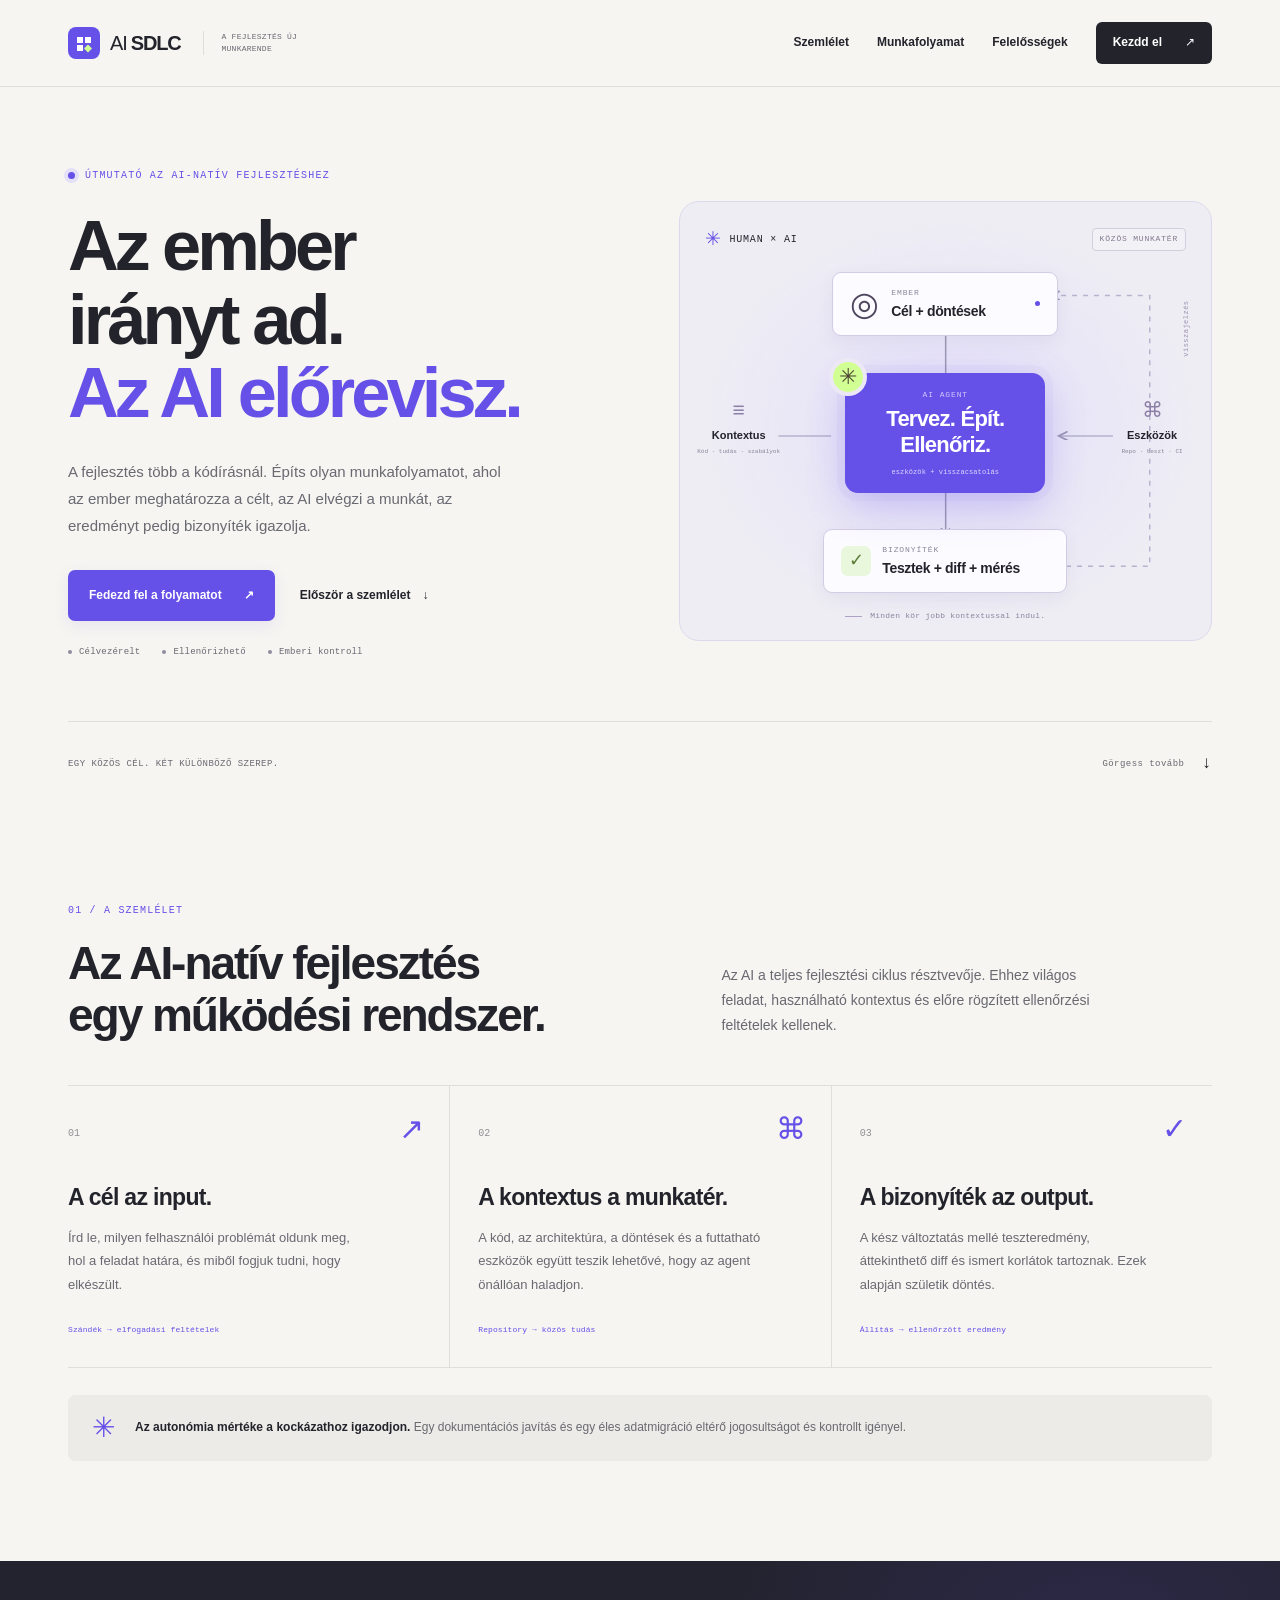
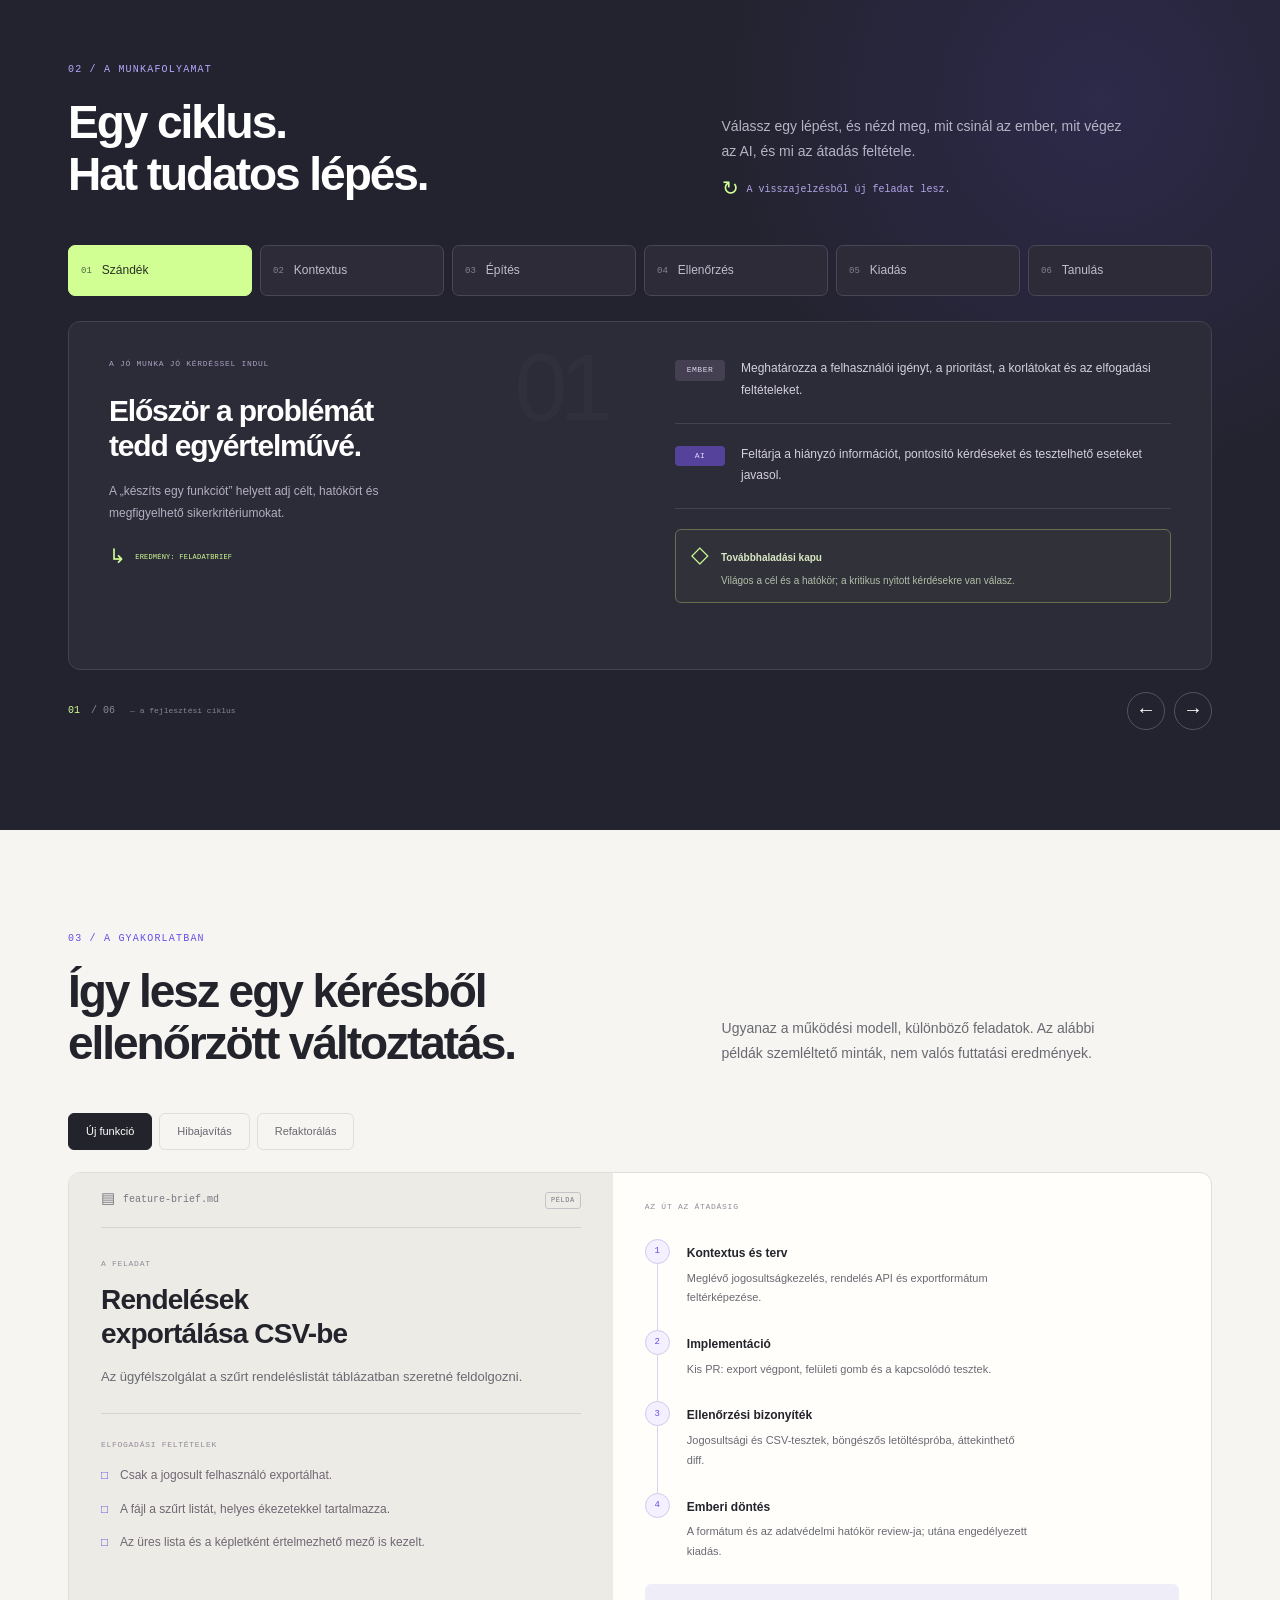
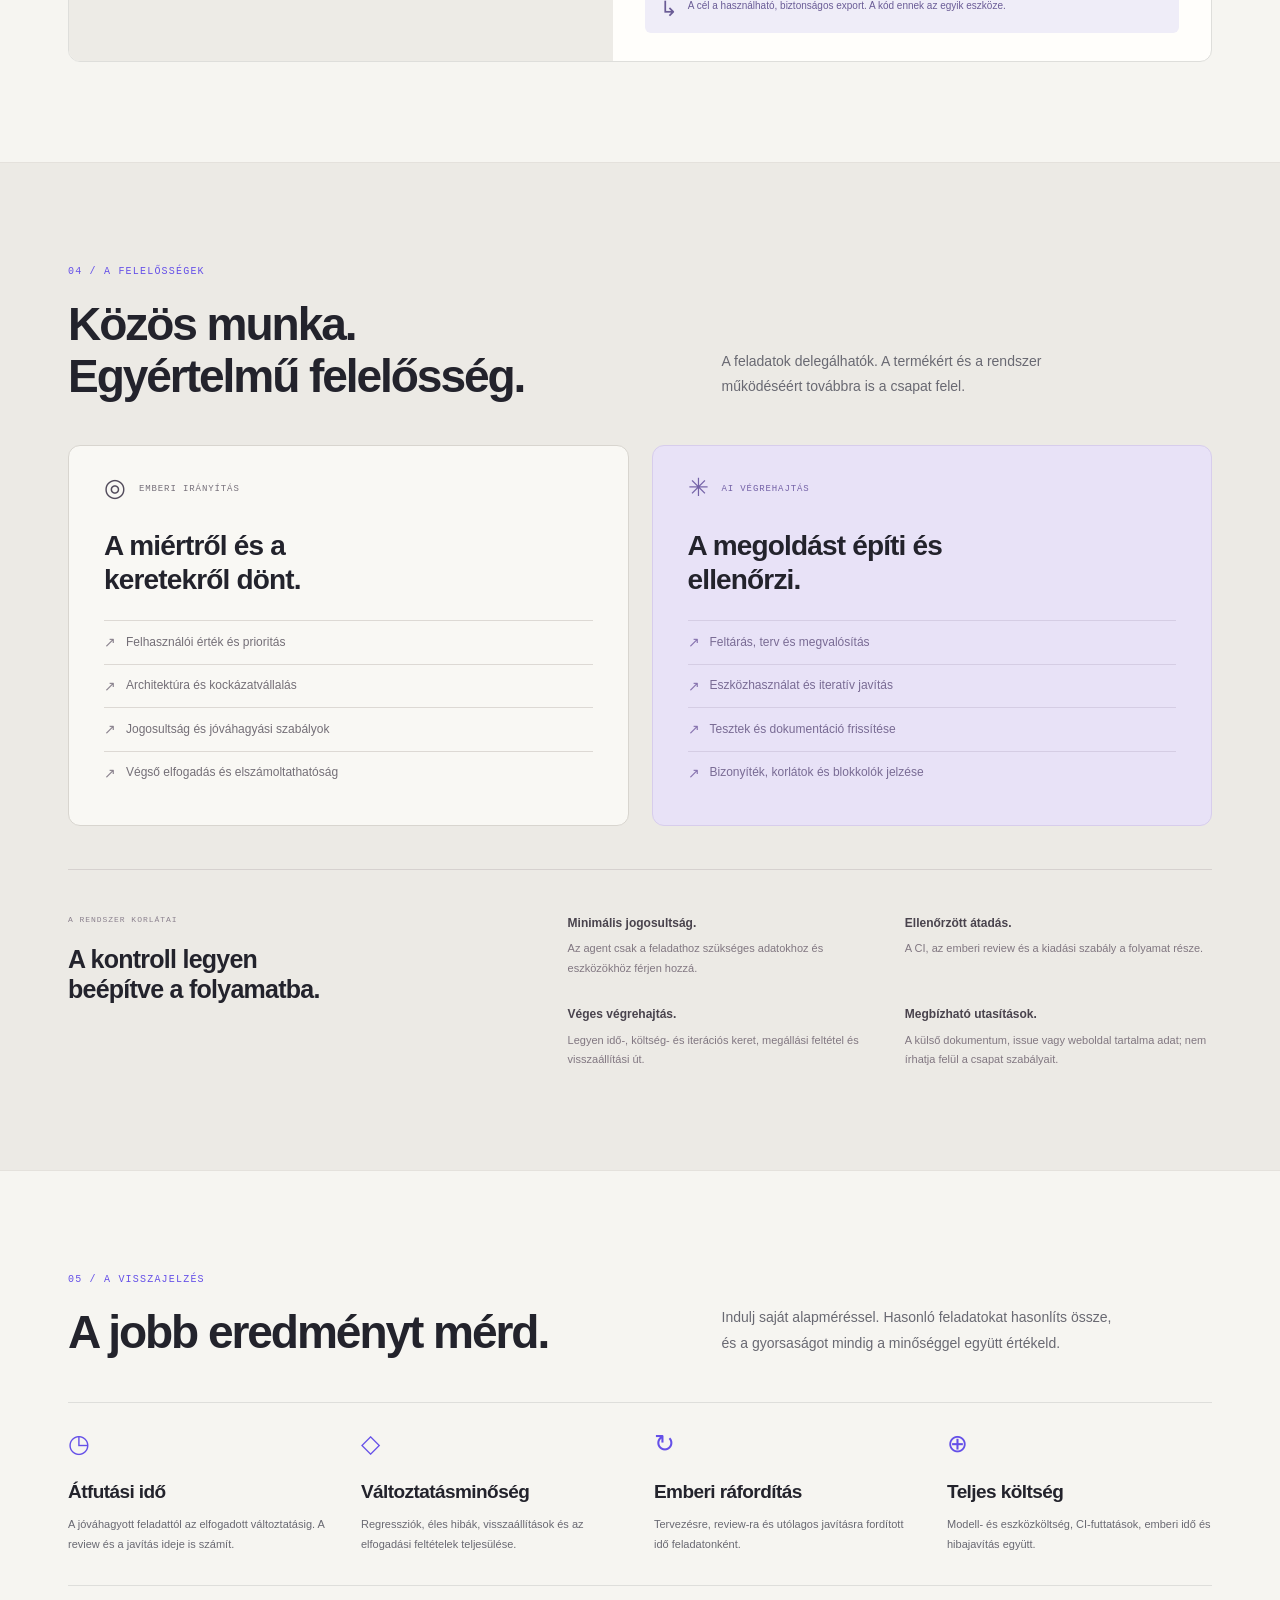
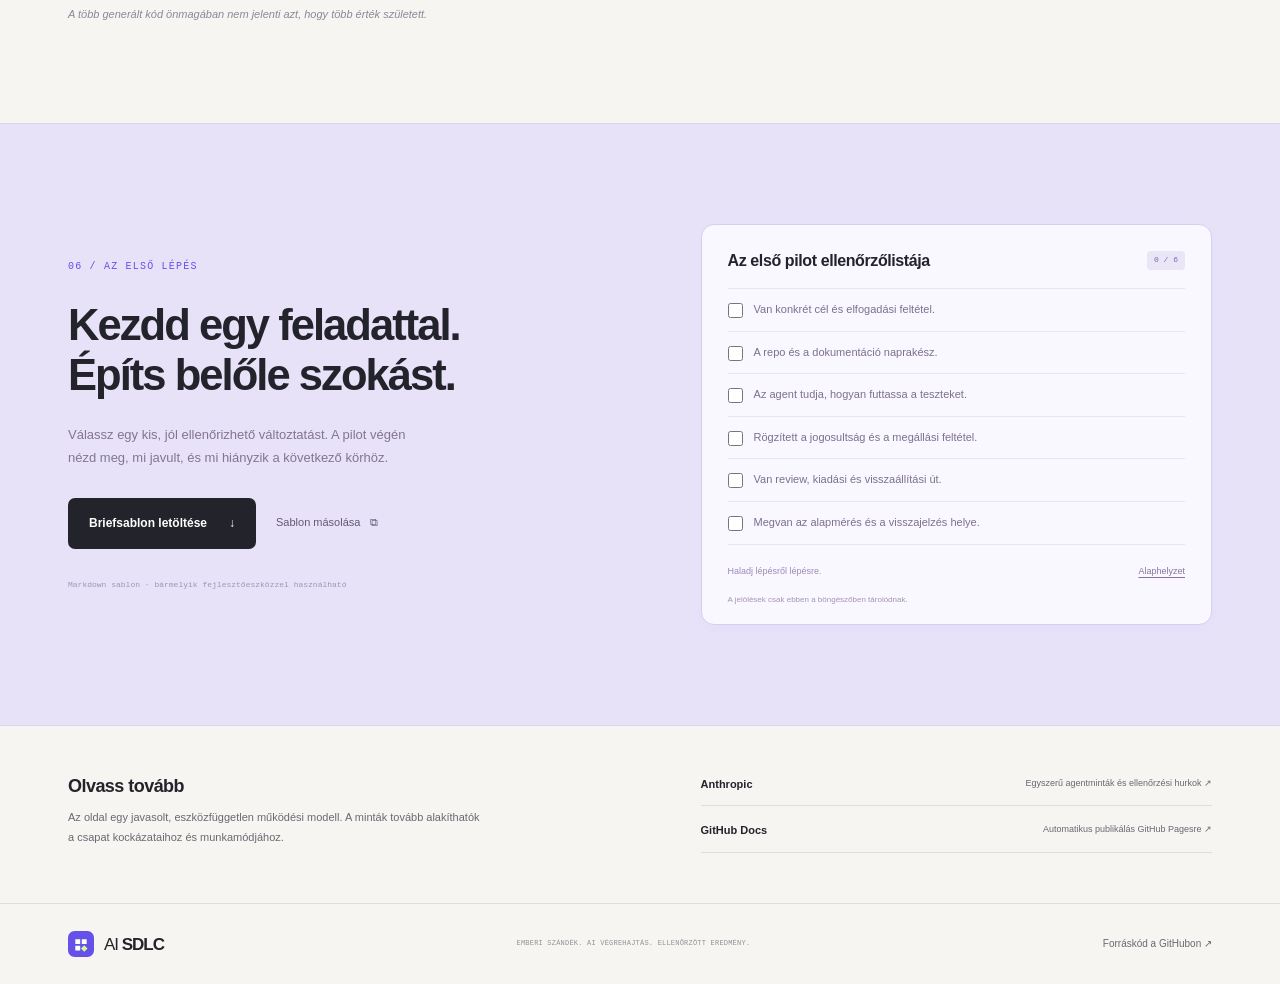
==== site/index.html @ 4c8b1a22 "Create Hungarian AI-native SDLC guide with GitHub Pages deployment" ====
<!doctype html>
<html lang="hu">
<head>
  <meta charset="utf-8">
  <meta name="viewport" content="width=device-width, initial-scale=1">
  <meta name="theme-color" content="#f6f5f1">
  <meta name="description" content="Az AI-natív fejlesztés működési modellje: emberi irányítás, kontextussal dolgozó agentek, ellenőrizhető eredmények és folyamatos visszacsatolás.">
  <meta property="og:title" content="AI SDLC — Az ember irányt ad. Az AI előrevisz.">
  <meta property="og:description" content="Gyakorlati, interaktív útmutató az AI-natív szoftverfejlesztéshez.">
  <meta property="og:type" content="website">
  <meta property="og:locale" content="hu_HU">
  <title>AI SDLC — Az AI-natív fejlesztés működési modellje</title>
  <link rel="icon" type="image/svg+xml" href="./favicon.svg">
  <link rel="stylesheet" href="./styles.css">
  <script src="./app.js" defer></script>
</head>
<body>
  <a class="skip-link" href="#tartalom">Ugrás a tartalomra</a>
  <header class="site-header">
    <div class="container header-inner">
      <a class="brand" href="#" aria-label="AI SDLC kezdőlap"><img src="./favicon.svg" width="32" height="32" alt=""><span>AI <strong>SDLC</strong></span><span class="brand-note">A FEJLESZTÉS ÚJ MUNKARENDE</span></a>
      <button class="menu-toggle" type="button" aria-expanded="false" aria-controls="main-nav" aria-label="Navigáció megnyitása"><span></span><span></span></button>
      <nav id="main-nav" aria-label="Fő navigáció">
        <a href="#szemlelet">Szemlélet</a><a href="#folyamat">Munkafolyamat</a><a href="#felelossegek">Felelősségek</a><a class="nav-cta" href="#kezdd-el">Kezdd el <span aria-hidden="true">↗</span></a>
      </nav>
    </div>
  </header>
  <main id="tartalom">
    <section class="hero container" aria-labelledby="hero-title">
      <div class="hero-copy">
        <p class="eyebrow"><span class="eyebrow-mark" aria-hidden="true"></span> ÚTMUTATÓ AZ AI-NATÍV FEJLESZTÉSHEZ</p>
        <h1 id="hero-title">Az ember<br>irányt ad.<br><span>Az AI előrevisz.</span></h1>
        <p class="hero-description">A fejlesztés több a kódírásnál. Építs olyan munkafolyamatot, ahol az ember meghatározza a célt, az AI elvégzi a munkát, az eredményt pedig bizonyíték igazolja.</p>
        <div class="hero-actions"><a class="button button-primary" href="#folyamat">Fedezd fel a folyamatot <span aria-hidden="true">↗</span></a><a class="text-link" href="#szemlelet">Először a szemlélet <span aria-hidden="true">↓</span></a></div>
        <div class="hero-values"><span>Célvezérelt</span><span>Ellenőrizhető</span><span>Emberi kontroll</span></div>
      </div>
      <figure class="system-map" aria-label="Működési modell: az ember célt és korlátokat ad; az AI kontextussal és eszközökkel tervez, épít és ellenőriz; a bizonyíték visszacsatol az emberhez.">
        <div class="map-heading"><span><span class="small-cross" aria-hidden="true">✳</span> HUMAN × AI</span><span class="map-tag">KÖZÖS MUNKATÉR</span></div>
        <svg class="map-lines" viewBox="0 0 520 440" fill="none" aria-hidden="true">
          <defs><marker id="arrow" markerWidth="7" markerHeight="7" refX="5" refY="3" orient="auto"><path d="M0 0 6 3 0 6" stroke="#9b97b4" stroke-width="1.2"/></marker></defs>
          <path d="M260 120V182M260 275V335" stroke="#9b97b4" stroke-width="1.5" marker-end="url(#arrow)"/>
          <path d="M92 235H145M428 235H375" stroke="#b7b2ce" stroke-width="1.5" marker-end="url(#arrow)"/>
          <path d="M359 366H465V94H367" stroke="#b7b2ce" stroke-width="1.5" stroke-dasharray="5 6" marker-end="url(#arrow)"/>
        </svg>
        <div class="map-node human-node"><span class="node-icon" aria-hidden="true">◎</span><div><span class="node-kicker">EMBER</span><strong>Cél + döntések</strong></div><span class="node-dot" aria-hidden="true"></span></div>
        <div class="context-node"><span class="mini-icon" aria-hidden="true">≡</span><strong>Kontextus</strong><span>Kód · tudás · szabályok</span></div>
        <div class="agent-node"><div class="agent-orb" aria-hidden="true">✳</div><span class="node-kicker">AI AGENT</span><strong>Tervez. Épít.<br>Ellenőriz.</strong><div class="agent-label">eszközök + visszacsatolás</div></div>
        <div class="tools-node"><span class="mini-icon" aria-hidden="true">⌘</span><strong>Eszközök</strong><span>Repo · teszt · CI</span></div>
        <div class="map-node proof-node"><span class="proof-icon" aria-hidden="true">✓</span><div><span class="node-kicker">BIZONYÍTÉK</span><strong>Tesztek + diff + mérés</strong></div></div>
        <span class="feedback-label">visszajelzés</span>
        <figcaption><span class="map-caption-line"></span> Minden kör jobb kontextussal indul.</figcaption>
      </figure>
      <div class="hero-foot"><span>EGY KÖZÖS CÉL. KÉT KÜLÖNBÖZŐ SZEREP.</span><a href="#szemlelet" aria-label="Tovább a szemlélethez">Görgess tovább <span aria-hidden="true">↓</span></a></div>
    </section>

    <section id="szemlelet" class="section container" aria-labelledby="mindset-title">
      <div class="section-heading"><div><p class="eyebrow">01 / A SZEMLÉLET</p><h2 id="mindset-title">Az AI-natív fejlesztés<br>egy működési rendszer.</h2></div><p>Az AI a teljes fejlesztési ciklus résztvevője. Ehhez világos feladat, használható kontextus és előre rögzített ellenőrzési feltételek kellenek.</p></div>
      <div class="principles">
        <article><span class="principle-number">01</span><div class="principle-symbol" aria-hidden="true">↗</div><h3>A cél az input.</h3><p>Írd le, milyen felhasználói problémát oldunk meg, hol a feladat határa, és miből fogjuk tudni, hogy elkészült.</p><span class="principle-note">Szándék → elfogadási feltételek</span></article>
        <article><span class="principle-number">02</span><div class="principle-symbol" aria-hidden="true">⌘</div><h3>A kontextus a munkatér.</h3><p>A kód, az architektúra, a döntések és a futtatható eszközök együtt teszik lehetővé, hogy az agent önállóan haladjon.</p><span class="principle-note">Repository → közös tudás</span></article>
        <article><span class="principle-number">03</span><div class="principle-symbol" aria-hidden="true">✓</div><h3>A bizonyíték az output.</h3><p>A kész változtatás mellé teszteredmény, áttekinthető diff és ismert korlátok tartoznak. Ezek alapján születik döntés.</p><span class="principle-note">Állítás → ellenőrzött eredmény</span></article>
      </div>
      <div class="mindset-callout"><span aria-hidden="true">✳</span><p><strong>Az autonómia mértéke a kockázathoz igazodjon.</strong> Egy dokumentációs javítás és egy éles adatmigráció eltérő jogosultságot és kontrollt igényel.</p></div>
    </section>

    <section id="folyamat" class="workflow section" aria-labelledby="workflow-title">
      <div class="container">
        <div class="section-heading"><div><p class="eyebrow">02 / A MUNKAFOLYAMAT</p><h2 id="workflow-title">Egy ciklus.<br>Hat tudatos lépés.</h2></div><div><p>Válassz egy lépést, és nézd meg, mit csinál az ember, mit végez az AI, és mi az átadás feltétele.</p><span class="workflow-hint"><span aria-hidden="true">↻</span> A visszajelzésből új feladat lesz.</span></div></div>
        <div class="cycle-tabs" role="tablist" aria-label="A fejlesztési ciklus lépései">
          <button id="step-tab-0" role="tab" aria-selected="true" aria-controls="step-panel-0" data-step="0"><span>01</span>Szándék</button>
          <button id="step-tab-1" role="tab" aria-selected="false" aria-controls="step-panel-1" tabindex="-1" data-step="1"><span>02</span>Kontextus</button>
          <button id="step-tab-2" role="tab" aria-selected="false" aria-controls="step-panel-2" tabindex="-1" data-step="2"><span>03</span>Építés</button>
          <button id="step-tab-3" role="tab" aria-selected="false" aria-controls="step-panel-3" tabindex="-1" data-step="3"><span>04</span>Ellenőrzés</button>
          <button id="step-tab-4" role="tab" aria-selected="false" aria-controls="step-panel-4" tabindex="-1" data-step="4"><span>05</span>Kiadás</button>
          <button id="step-tab-5" role="tab" aria-selected="false" aria-controls="step-panel-5" tabindex="-1" data-step="5"><span>06</span>Tanulás</button>
        </div>
        <div class="step-panels">
          <article class="step-panel" id="step-panel-0" role="tabpanel" aria-labelledby="step-tab-0" tabindex="0">
            <div class="step-intro"><span class="step-large-number">01</span><span class="step-label">A JÓ MUNKA JÓ KÉRDÉSSEL INDUL</span><h3>Először a problémát<br>tedd egyértelművé.</h3><p>A „készíts egy funkciót” helyett adj célt, hatókört és megfigyelhető sikerkritériumokat.</p><span class="artifact"><span aria-hidden="true">↳</span> EREDMÉNY: FELADATBRIEF</span></div>
            <div class="step-detail"><div class="role-line"><span class="role-chip human">EMBER</span><p>Meghatározza a felhasználói igényt, a prioritást, a korlátokat és az elfogadási feltételeket.</p></div><div class="role-line"><span class="role-chip ai">AI</span><p>Feltárja a hiányzó információt, pontosító kérdéseket és tesztelhető eseteket javasol.</p></div><div class="gate"><span aria-hidden="true">◇</span><div><strong>Továbbhaladási kapu</strong><p>Világos a cél és a hatókör; a kritikus nyitott kérdésekre van válasz.</p></div></div></div>
          </article>
          <article class="step-panel" id="step-panel-1" role="tabpanel" aria-labelledby="step-tab-1" tabindex="0">
            <div class="step-intro"><span class="step-large-number">02</span><span class="step-label">A REPO A KÖZÖS MUNKATÉR</span><h3>Adj kontextust.<br>Kérj végrehajtható tervet.</h3><p>A releváns kód, dokumentáció és eszközök alapján az agent feltérképezi a változtatást.</p><span class="artifact"><span aria-hidden="true">↳</span> EREDMÉNY: TERV + DÖNTÉSI NAPLÓ</span></div>
            <div class="step-detail"><div class="role-line"><span class="role-chip human">EMBER</span><p>Rögzíti az architekturális korlátokat, a jogosultságokat és azt, mely döntésekhez kell jóváhagyás.</p></div><div class="role-line"><span class="role-chip ai">AI</span><p>Megkeresi a meglévő mintákat, jelzi a függőségeket, és kis, ellenőrizhető lépésekre bontja a feladatot.</p></div><div class="gate"><span aria-hidden="true">◇</span><div><strong>Továbbhaladási kapu</strong><p>A terv belefér a hatókörbe; a szükséges eszközök és ellenőrzések rendelkezésre állnak.</p></div></div></div>
          </article>
          <article class="step-panel" id="step-panel-2" role="tabpanel" aria-labelledby="step-tab-2" tabindex="0">
            <div class="step-intro"><span class="step-large-number">03</span><span class="step-label">KIS VÁLTOZTATÁSOK, GYORS VISSZAJELZÉS</span><h3>Építs kis lépésekben.<br>Ellenőrizz közben.</h3><p>Az agent izolált ágon dolgozik, futtatja a releváns ellenőrzéseket, és a hibák alapján javít.</p><span class="artifact"><span aria-hidden="true">↳</span> EREDMÉNY: KÓD + TESZTEK + DOKUMENTÁCIÓ</span></div>
            <div class="step-detail"><div class="role-line"><span class="role-chip human">EMBER</span><p>Feloldja a valódi blokkolókat, és dönt, ha a megoldás túllépné az előre engedélyezett kereteket.</p></div><div class="role-line"><span class="role-chip ai">AI</span><p>Implementál, tesztel és javít. Független részfeladatokat csak indokolt esetben párhuzamosít.</p></div><div class="gate"><span aria-hidden="true">◇</span><div><strong>Továbbhaladási kapu</strong><p>A változtatás kicsi és áttekinthető; az előírt ellenőrzések futnak, az eltérések dokumentáltak.</p></div></div></div>
          </article>
          <article class="step-panel" id="step-panel-3" role="tabpanel" aria-labelledby="step-tab-3" tabindex="0">
            <div class="step-intro"><span class="step-large-number">04</span><span class="step-label">A BIZALOM ELLENŐRZÉSBŐL ÉPÜL</span><h3>Nézd meg, valóban<br>a cél teljesült-e.</h3><p>A tesztek mellett a diffet, a felhasználói viselkedést és a rendszerszintű hatásokat is ellenőrizni kell.</p><span class="artifact"><span aria-hidden="true">↳</span> EREDMÉNY: PR + ELLENŐRZÉSI BIZONYÍTÉK</span></div>
            <div class="step-detail"><div class="role-line"><span class="role-chip human">EMBER</span><p>Áttekinti az üzleti helyességet, a kockázatos döntéseket és az elfogadási feltételek teljesülését.</p></div><div class="role-line"><span class="role-chip ai">AI</span><p>Összegzi a diffet, bemutatja a teszteredményeket és az ismert korlátokat; külön review-t is előkészíthet.</p></div><div class="gate"><span aria-hidden="true">◇</span><div><strong>Továbbhaladási kapu</strong><p>A kötelező CI sikeres, a kritikus megállapítások rendezettek, a szükséges review megtörtént.</p></div></div></div>
          </article>
          <article class="step-panel" id="step-panel-4" role="tabpanel" aria-labelledby="step-tab-4" tabindex="0">
            <div class="step-intro"><span class="step-large-number">05</span><span class="step-label">A KIADÁS IS A FOLYAMAT RÉSZE</span><h3>Adj ki kontrolláltan.<br>Legyen visszaút.</h3><p>Az engedélyezett CI/CD folyamat reprodukálható módon juttatja el a változtatást a felhasználóhoz.</p><span class="artifact"><span aria-hidden="true">↳</span> EREDMÉNY: KIADÁS + VISSZAÁLLÍTÁSI TERV</span></div>
            <div class="step-detail"><div class="role-line"><span class="role-chip human">EMBER</span><p>A kockázati szabályok szerint engedélyezi a kiadást. Magas kockázatnál külön döntési pontot tart fenn.</p></div><div class="role-line"><span class="role-chip ai">AI</span><p>Előkészíti a release-t, ellenőrzi a deploy eredményét, és az engedélyezett keretben végez smoke tesztet.</p></div><div class="gate"><span aria-hidden="true">◇</span><div><strong>Továbbhaladási kapu</strong><p>A kiadás ellenőrzött, a megfigyelés működik, a visszaállítás módja ismert és végrehajtható.</p></div></div></div>
          </article>
          <article class="step-panel" id="step-panel-5" role="tabpanel" aria-labelledby="step-tab-5" tabindex="0">
            <div class="step-intro"><span class="step-large-number">06</span><span class="step-label">AZ EREDMÉNY VISSZATÉR A RENDSZERBE</span><h3>Tanulj a működésből.<br>Frissítsd a kontextust.</h3><p>A használati tapasztalatok és hibák a következő briefet, a teszteket és a közös tudást javítják.</p><span class="artifact"><span aria-hidden="true">↳</span> EREDMÉNY: MÉRÉS + FRISSÍTETT TUDÁS</span></div>
            <div class="step-detail"><div class="role-line"><span class="role-chip human">EMBER</span><p>Értékeli a felhasználói eredményt, kiválasztja a következő javítást, és felülvizsgálja az autonómia kereteit.</p></div><div class="role-line"><span class="role-chip ai">AI</span><p>Összegzi az engedélyezett telemetriát és visszajelzést, regressziós tesztet és dokumentációfrissítést javasol.</p></div><div class="gate"><span aria-hidden="true">◇</span><div><strong>A következő kör feltétele</strong><p>A tanulság rögzített; a következő feladat mérhető céllal és naprakész kontextussal indul.</p></div></div></div>
          </article>
        </div>
        <div class="step-controls"><span><strong id="step-count">01</strong> / 06 <span class="control-note">— a fejlesztési ciklus</span></span><div><button id="prev-step" aria-label="Előző lépés" type="button">←</button><button id="next-step" aria-label="Következő lépés" type="button">→</button></div></div>
        <noscript><p>A hat lépés JavaScript nélkül egymás alatt olvasható.</p><style>.cycle-tabs,.step-controls{display:none}.step-panel{border-bottom:1px solid #454454;margin-bottom:2rem}</style></noscript>
      </div>
    </section>

    <section id="pelda" class="section container" aria-labelledby="example-title">
      <div class="section-heading"><div><p class="eyebrow">03 / A GYAKORLATBAN</p><h2 id="example-title">Így lesz egy kérésből<br>ellenőrzött változtatás.</h2></div><p>Ugyanaz a működési modell, különböző feladatok. Az alábbi példák szemléltető minták, nem valós futtatási eredmények.</p></div>
      <div class="example-switch" role="group" aria-label="Példafeladat kiválasztása"><button type="button" data-scenario="feature" aria-pressed="true">Új funkció</button><button type="button" data-scenario="bug" aria-pressed="false">Hibajavítás</button><button type="button" data-scenario="refactor" aria-pressed="false">Refaktorálás</button></div>
      <div class="example-board" aria-live="polite" aria-atomic="true">
        <div class="example-brief"><div class="file-label"><span aria-hidden="true">▤</span> <span id="example-file">feature-brief.md</span><span class="demo-label">PÉLDA</span></div><span class="example-kicker">A FELADAT</span><h3 id="example-name">Rendelések exportálása CSV-be</h3><p id="example-description">Az ügyfélszolgálat a szűrt rendeléslistát táblázatban szeretné feldolgozni.</p><div class="brief-rule"></div><span class="example-kicker">ELFOGADÁSI FELTÉTELEK</span><ul id="example-criteria"><li>Csak a jogosult felhasználó exportálhat.</li><li>A fájl a szűrt listát, helyes ékezetekkel tartalmazza.</li><li>Az üres lista és a képletként értelmezhető mező is kezelt.</li></ul></div>
        <div class="example-output"><span class="example-kicker">AZ ÚT AZ ÁTADÁSIG</span><ol class="example-timeline"><li><span class="timeline-dot">1</span><div><strong>Kontextus és terv</strong><p id="example-plan">Meglévő jogosultságkezelés, rendelés API és exportformátum feltérképezése.</p></div></li><li><span class="timeline-dot">2</span><div><strong>Implementáció</strong><p id="example-build">Kis PR: export végpont, felületi gomb és a kapcsolódó tesztek.</p></div></li><li><span class="timeline-dot">3</span><div><strong>Ellenőrzési bizonyíték</strong><p id="example-proof">Jogosultsági és CSV-tesztek, böngészős letöltéspróba, áttekinthető diff.</p></div></li><li><span class="timeline-dot">4</span><div><strong>Emberi döntés</strong><p id="example-decision">A formátum és az adatvédelmi hatókör review-ja; utána engedélyezett kiadás.</p></div></li></ol><div class="example-result"><span aria-hidden="true">↳</span><p id="example-result">A cél a használható, biztonságos export. A kód ennek az egyik eszköze.</p></div></div>
      </div>
      <noscript><style>.example-switch{display:none}</style></noscript>
    </section>

    <section id="felelossegek" class="responsibility section" aria-labelledby="roles-title">
      <div class="container"><div class="section-heading"><div><p class="eyebrow">04 / A FELELŐSSÉGEK</p><h2 id="roles-title">Közös munka.<br>Egyértelmű felelősség.</h2></div><p>A feladatok delegálhatók. A termékért és a rendszer működéséért továbbra is a csapat felel.</p></div>
      <div class="roles-grid"><article class="role-card human-card"><div class="role-card-top"><span class="role-icon" aria-hidden="true">◎</span><span>EMBERI IRÁNYÍTÁS</span></div><h3>A miértről és a keretekről dönt.</h3><ul><li>Felhasználói érték és prioritás</li><li>Architektúra és kockázatvállalás</li><li>Jogosultság és jóváhagyási szabályok</li><li>Végső elfogadás és elszámoltathatóság</li></ul></article><article class="role-card agent-card"><div class="role-card-top"><span class="role-icon" aria-hidden="true">✳</span><span>AI VÉGREHAJTÁS</span></div><h3>A megoldást építi és ellenőrzi.</h3><ul><li>Feltárás, terv és megvalósítás</li><li>Eszközhasználat és iteratív javítás</li><li>Tesztek és dokumentáció frissítése</li><li>Bizonyíték, korlátok és blokkolók jelzése</li></ul></article></div>
      <div class="guardrails"><div><span class="eyebrow">A RENDSZER KORLÁTAI</span><h3>A kontroll legyen<br>beépítve a folyamatba.</h3></div><div class="guardrail-list"><p><strong>Minimális jogosultság.</strong> Az agent csak a feladathoz szükséges adatokhoz és eszközökhöz férjen hozzá.</p><p><strong>Ellenőrzött átadás.</strong> A CI, az emberi review és a kiadási szabály a folyamat része.</p><p><strong>Véges végrehajtás.</strong> Legyen idő-, költség- és iterációs keret, megállási feltétel és visszaállítási út.</p><p><strong>Megbízható utasítások.</strong> A külső dokumentum, issue vagy weboldal tartalma adat; nem írhatja felül a csapat szabályait.</p></div></div>
      </div>
    </section>

    <section class="section container metrics-section" aria-labelledby="metrics-title"><div class="section-heading"><div><p class="eyebrow">05 / A VISSZAJELZÉS</p><h2 id="metrics-title">A jobb eredményt mérd.</h2></div><p>Indulj saját alapméréssel. Hasonló feladatokat hasonlíts össze, és a gyorsaságot mindig a minőséggel együtt értékeld.</p></div><div class="metrics-grid"><article><span aria-hidden="true">◷</span><h3>Átfutási idő</h3><p>A jóváhagyott feladattól az elfogadott változtatásig. A review és a javítás ideje is számít.</p></article><article><span aria-hidden="true">◇</span><h3>Változtatásminőség</h3><p>Regressziók, éles hibák, visszaállítások és az elfogadási feltételek teljesülése.</p></article><article><span aria-hidden="true">↻</span><h3>Emberi ráfordítás</h3><p>Tervezésre, review-ra és utólagos javításra fordított idő feladatonként.</p></article><article><span aria-hidden="true">⊕</span><h3>Teljes költség</h3><p>Modell- és eszközköltség, CI-futtatások, emberi idő és hibajavítás együtt.</p></article></div><p class="metrics-note">A több generált kód önmagában nem jelenti azt, hogy több érték született.</p></section>

    <section id="kezdd-el" class="start-section section" aria-labelledby="start-title"><div class="container start-grid"><div class="start-copy"><p class="eyebrow">06 / AZ ELSŐ LÉPÉS</p><h2 id="start-title">Kezdd egy feladattal.<br>Építs belőle szokást.</h2><p>Válassz egy kis, jól ellenőrizhető változtatást. A pilot végén nézd meg, mi javult, és mi hiányzik a következő körhöz.</p><div class="start-actions"><a class="button button-dark" href="./brief-sablon.md" download>Briefsablon letöltése <span aria-hidden="true">↓</span></a><button class="copy-button" id="copy-brief" type="button">Sablon másolása <span aria-hidden="true">⧉</span></button></div><p id="copy-status" class="copy-status" role="status"></p><span class="start-note">Markdown sablon · bármelyik fejlesztőeszközzel használható</span></div><div class="pilot-checklist"><div class="checklist-heading"><h3>Az első pilot ellenőrzőlistája</h3><span id="checklist-count">0 / 6</span></div><label><input type="checkbox" data-check="goal"><span>Van konkrét cél és elfogadási feltétel.</span></label><label><input type="checkbox" data-check="context"><span>A repo és a dokumentáció naprakész.</span></label><label><input type="checkbox" data-check="commands"><span>Az agent tudja, hogyan futtassa a teszteket.</span></label><label><input type="checkbox" data-check="limits"><span>Rögzített a jogosultság és a megállási feltétel.</span></label><label><input type="checkbox" data-check="review"><span>Van review, kiadási és visszaállítási út.</span></label><label><input type="checkbox" data-check="baseline"><span>Megvan az alapmérés és a visszajelzés helye.</span></label><div class="checklist-footer"><span id="checklist-message" role="status">Haladj lépésről lépésre.</span><button id="reset-checklist" type="button">Alaphelyzet</button></div><p class="storage-note" id="storage-note">A jelölések csak ebben a böngészőben tárolódnak.</p></div></div></section>

    <section class="sources container" aria-labelledby="sources-title"><div><h2 id="sources-title">Olvass tovább</h2><p>Az oldal egy javasolt, eszközfüggetlen működési modell. A minták tovább alakíthatók a csapat kockázataihoz és munkamódjához.</p></div><div class="source-links"><a href="https://www.anthropic.com/engineering/building-effective-agents" target="_blank" rel="noopener noreferrer">Anthropic <span>Egyszerű agentminták és ellenőrzési hurkok ↗</span></a><a href="https://docs.github.com/en/pages/getting-started-with-github-pages/using-custom-workflows-with-github-pages" target="_blank" rel="noopener noreferrer">GitHub Docs <span>Automatikus publikálás GitHub Pagesre ↗</span></a></div></section>
  </main>
  <noscript><style>.copy-button,.copy-status,.checklist-footer,#checklist-count,#storage-note{display:none}</style></noscript>
  <footer class="site-footer"><div class="container footer-inner"><a class="brand" href="#" aria-label="AI SDLC kezdőlap"><img src="./favicon.svg" width="26" height="26" alt=""><span>AI <strong>SDLC</strong></span></a><span>EMBERI SZÁNDÉK. AI VÉGREHAJTÁS. ELLENŐRZÖTT EREDMÉNY.</span><a href="https://github.com/kasznare/AI-SDLC" target="_blank" rel="noopener noreferrer">Forráskód a GitHubon <span aria-hidden="true">↗</span></a></div></footer>
</body>
</html>
---- site/styles.css ----
@charset "UTF-8";

:root{--paper:#f6f5f1;--ink:#23232c;--muted:#696972;--line:#dededb;--purple:#6550e8;--purple-light:#eeebfc;--dark:#23232f;--lime:#d2ff94;--radius:16px;--sans:Inter,"Avenir Next",Avenir,"Segoe UI",sans-serif;--mono:"SFMono-Regular",Consolas,"Liberation Mono",monospace}
*{box-sizing:border-box}
html{scroll-behavior:smooth;scroll-padding-top:100px}
body{margin:0;background:var(--paper);color:var(--ink);font-family:var(--sans);font-size:16px;line-height:1.6;-webkit-font-smoothing:antialiased}
button,input{font:inherit}
button,a,input{-webkit-tap-highlight-color:transparent}
button{cursor:pointer}
a{color:inherit;text-decoration:none}
a,button{touch-action:manipulation}
button:focus-visible,a:focus-visible,input:focus-visible,[tabindex="0"]:focus-visible{outline:3px solid var(--purple);outline-offset:5px}
button:disabled{cursor:default}
::selection{background:#d8d0fc;color:#23232c}
h1,h2,h3,p,figure{margin:0}
h1,h2,h3{line-height:1.12;letter-spacing:-.045em;font-weight:650}
h2{font-size:clamp(32px,3.6vw,47px)}
h3{font-size:24px;letter-spacing:-.03em}
.container{max-width:1240px;margin:0 auto;padding:0 48px}
.section{padding-top:100px;padding-bottom:100px;scroll-margin-top:0}
.eyebrow{display:flex;align-items:center;gap:10px;font-family:var(--mono);font-size:10px;letter-spacing:.12em;font-weight:500;color:var(--purple);line-height:1.7;margin-bottom:25px}
.eyebrow-mark{width:7px;height:7px;background:var(--purple);border-radius:50%;box-shadow:0 0 0 4px #e5e0fa}
.skip-link{position:fixed;z-index:100;top:-70px;left:20px;background:var(--purple);color:#fff;padding:12px 20px;border-radius:8px}
.skip-link:focus{top:12px}
.site-header{position:sticky;top:0;z-index:50;background:rgba(246,245,241,.96);border-bottom:1px solid var(--line);backdrop-filter:blur(16px)}
.header-inner{height:86px;display:flex;justify-content:space-between;align-items:center;gap:24px}
.brand{display:flex;align-items:center;gap:10px;flex-shrink:0;font-size:20px;letter-spacing:-.06em;line-height:1}
.brand strong{font-weight:750}
.brand-note{font-family:var(--mono);font-size:8px;line-height:1.5;letter-spacing:.03em;max-width:100px;margin-left:12px;padding-left:18px;border-left:1px solid var(--line);color:var(--muted)}
nav{display:flex;align-items:center;gap:28px;font-size:12px;font-weight:550}
nav a{transition:color .2s}
nav a:hover{color:var(--purple)}
.nav-cta{display:flex;gap:23px;align-items:center;background:var(--ink);color:#fff;padding:11px 17px;border-radius:6px}
.nav-cta:hover{background:var(--purple);color:#fff}
.menu-toggle{display:none;border:0;background:none;padding:12px}
.menu-toggle span{display:block;width:23px;height:2px;background:var(--ink);margin:5px 0}
.hero{position:relative;display:grid;grid-template-columns:1.1fr 1fr;gap:45px 24px;padding-top:80px;padding-bottom:25px;align-items:center}
.hero h1{font-size:clamp(53px,5.5vw,74px);line-height:1.045;letter-spacing:-.055em;font-weight:650}
.hero h1>span{color:var(--purple);white-space:nowrap}
.hero-description{font-size:15px;line-height:1.8;color:var(--muted);margin-top:28px;max-width:445px}
.hero-actions{display:flex;align-items:center;gap:25px;margin-top:31px;flex-wrap:wrap}
.button{display:inline-flex;gap:22px;align-items:center;justify-content:center;border-radius:7px;font-size:12px;font-weight:600;padding:15px 20px;border:1px solid transparent;transition:background .2s,transform .2s}
.button:hover{transform:translateY(-2px)}
.button-primary{background:var(--purple);color:#fff;box-shadow:0 5px 15px #6550e819}
.button-primary:hover{background:#5640cf}
.text-link{font-size:12px;font-weight:550;display:flex;gap:12px;align-items:center}
.text-link:hover{color:var(--purple)}
.hero-values{display:flex;gap:22px;margin-top:24px;font-family:var(--mono);font-size:9px;color:var(--muted);letter-spacing:.02em}
.hero-values span{display:flex;align-items:center;gap:7px}
.hero-values span:before{content:"";width:4px;height:4px;border-radius:50%;background:#918d9e}
.hero-foot{grid-column:1/-1;display:flex;justify-content:space-between;align-items:center;padding-top:28px;border-top:1px solid var(--line);font-family:var(--mono);font-size:9px;letter-spacing:.05em;color:var(--muted);margin-top:17px}
.hero-foot a{display:flex;gap:17px;align-items:center}
.hero-foot a span{font-size:17px;color:var(--ink)}
.system-map{height:440px;position:relative;border-radius:20px;border:1px solid #ddd9ed;background:radial-gradient(ellipse at 51% 51%,#d9d0ff88,transparent 64%),radial-gradient(#bdb9cf66 .7px,transparent .7px),#eeedf4;background-size:auto,16px 16px,auto;overflow:hidden;margin-top:15px}
.map-heading{position:absolute;top:23px;left:25px;right:25px;display:flex;justify-content:space-between;align-items:center;font-family:var(--mono);font-size:10px;letter-spacing:.08em}
.map-heading>span:first-child{display:flex;align-items:center;gap:8px}
.small-cross{color:var(--purple);font-size:19px}
.map-tag{font-size:8px;border:1px solid #d3cede;border-radius:4px;padding:4px 7px;color:#81778e;background:#f6f5fa88}
.map-lines{position:absolute;inset:0;width:100%;height:100%}
.map-node{position:absolute;left:50%;transform:translateX(-50%);display:flex;align-items:center;gap:12px;background:#fcfbff;border:1px solid #d3cce5;box-shadow:0 6px 18px #4d3e7810;border-radius:9px;padding:14px 17px;min-width:226px}
.human-node{top:70px}
.node-icon{font-size:33px;line-height:1;color:#4e465f}
.node-kicker{display:block;font-family:var(--mono);font-size:8px;letter-spacing:.11em;color:#8b8599;margin-bottom:3px}
.map-node strong{font-size:14px;letter-spacing:-.025em;white-space:nowrap;display:block;line-height:1.3}
.node-dot{background:var(--purple);width:5px;height:5px;border-radius:50%;margin-left:auto}
.agent-node{position:absolute;left:50%;top:171px;transform:translateX(-50%);width:200px;min-height:120px;background:#6550e8;box-shadow:0 13px 38px #6550e844,0 0 0 8px #6550e80a;border-radius:13px;text-align:center;color:#fff;padding:16px 10px 12px;z-index:1}
.agent-node .node-kicker{color:#d0c7ff;font-size:8px;margin:0 0 5px}
.agent-node strong{display:block;font-size:22px;font-weight:550;line-height:1.15;letter-spacing:-.035em}
.agent-orb{position:absolute;top:-15px;left:-16px;border:4px solid #ece8f5;background:var(--lime);width:38px;height:38px;display:grid;place-items:center;border-radius:50%;color:#4e4634;font-size:22px;line-height:1}
.agent-label{font-family:var(--mono);font-size:7px;letter-spacing:.015em;color:#ddd8ff;margin-top:10px}
.context-node,.tools-node{position:absolute;top:197px;display:flex;flex-direction:column;align-items:center;width:94px;text-align:center}
.context-node{left:12px}.tools-node{right:12px}
.mini-icon{font-size:21px;color:#8c80a7;line-height:1;margin-bottom:7px}
.context-node strong,.tools-node strong{font-size:11px;font-weight:550}
.context-node>span:last-child,.tools-node>span:last-child{font-size:6px;color:#8b8599;font-family:var(--mono);margin-top:3px;white-space:nowrap}
.proof-node{top:327px;min-width:244px;gap:11px}
.proof-icon{width:30px;height:30px;display:grid;place-items:center;background:#e9f7dc;border-radius:7px;color:#5b7c38;font-size:18px}
.feedback-label{position:absolute;right:-7px;top:117px;transform:rotate(-90deg);transform-origin:50% 50%;font-family:var(--mono);font-size:7px;color:#9c91b2;letter-spacing:.07em;background:#eeedf4;padding:4px}
.system-map figcaption{position:absolute;bottom:17px;left:0;right:0;text-align:center;font-family:var(--mono);font-size:8px;letter-spacing:.025em;color:#8d849d;display:flex;gap:8px;align-items:center;justify-content:center}
.map-caption-line{height:1px;background:#afa3c5;width:17px}
.section-heading{display:grid;grid-template-columns:1.2fr 1fr;gap:65px;align-items:end;margin-bottom:43px}
.section-heading>p,.section-heading>div>p:not(.eyebrow){font-size:14px;color:var(--muted);line-height:1.8;max-width:400px;margin-bottom:3px}
.section-heading .eyebrow{margin-bottom:19px}
.principles{display:grid;grid-template-columns:repeat(3,1fr);border-top:1px solid var(--line);border-bottom:1px solid var(--line)}
.principles article{padding:32px 28px 30px 0;position:relative}
.principles article+article{border-left:1px solid var(--line);padding-left:28px}
.principle-number{font-family:var(--mono);font-size:10px;color:#929096}
.principle-symbol{position:absolute;right:25px;top:28px;color:var(--purple);font-size:30px;line-height:1}
.principles h3{font-size:23px;margin-top:42px;margin-bottom:15px}
.principles p{font-size:13px;color:var(--muted);line-height:1.8;max-width:300px}
.principle-note{display:block;font-family:var(--mono);font-size:8px;letter-spacing:.01em;margin-top:28px;color:var(--purple)}
.mindset-callout{display:flex;align-items:center;gap:20px;margin-top:27px;padding:19px 24px;background:#edebe7;border-radius:7px}
.mindset-callout>span{font-size:28px;color:var(--purple);line-height:1}
.mindset-callout p{font-size:12px;color:var(--muted);line-height:1.75}
.mindset-callout strong{color:var(--ink);font-weight:600}
.workflow{background:var(--dark);color:#fff;position:relative;overflow:hidden}
.workflow:before{content:"";position:absolute;right:-210px;top:-250px;background:radial-gradient(circle,#6550e825,transparent 70%);width:780px;height:780px;pointer-events:none}
.workflow .container{position:relative}
.workflow .eyebrow{color:#b6a8ff}
.workflow .section-heading>div>p:not(.eyebrow){color:#b5b4c5}
.workflow-hint{display:flex;gap:8px;align-items:center;font-size:10px;font-family:var(--mono);color:#b4a7e9;margin-top:16px}
.workflow-hint span{font-size:20px;color:var(--lime);line-height:1}
.cycle-tabs{display:grid;grid-template-columns:repeat(6,1fr);gap:8px;margin-top:45px;margin-bottom:25px}
.cycle-tabs button{border:1px solid #494754;background:#2c2b37;color:#c0bdce;text-align:left;border-radius:7px;font-size:12px;font-weight:500;display:flex;align-items:center;gap:10px;padding:15px 12px;transition:background .2s,border-color .2s}
.cycle-tabs button span{font-family:var(--mono);font-size:9px;color:#858294}
.cycle-tabs button[aria-selected="true"]{background:var(--lime);border-color:var(--lime);color:#293022}
.cycle-tabs button[aria-selected="true"] span{color:#516640}
.cycle-tabs button:hover:not([aria-selected="true"]){background:#373443;border-color:#9789ba}
.workflow button:focus-visible,.workflow [tabindex="0"]:focus-visible{outline-color:var(--lime)}
.step-panel{display:grid;grid-template-columns:1fr 1fr;gap:70px;padding:36px 40px 34px;background:#2c2b38;border:1px solid #444151;border-radius:12px;min-height:349px}
.step-panel[hidden]{display:none}
.step-intro{position:relative;min-width:0}
.step-large-number{position:absolute;right:0;top:-18px;font-size:95px;line-height:1;font-weight:500;letter-spacing:-.08em;color:#ffffff06;pointer-events:none}
.step-label{display:block;font-family:var(--mono);font-size:8px;letter-spacing:.09em;color:#aaa1c0;margin-bottom:22px;position:relative}
.step-intro h3{font-size:30px;letter-spacing:-.04em;line-height:1.17;position:relative}
.step-intro>p{color:#b3afc2;font-size:12px;line-height:1.8;margin-top:18px;max-width:335px}
.artifact{display:flex;gap:9px;align-items:center;font-family:var(--mono);font-size:7px;letter-spacing:.03em;color:var(--lime);margin-top:23px;flex-wrap:wrap}
.artifact>span{font-size:20px;line-height:1}
.role-line{display:grid;grid-template-columns:50px 1fr;gap:16px;padding-bottom:21px;margin-bottom:20px;border-bottom:1px solid #444151}
.role-chip{font-family:var(--mono);font-size:8px;border-radius:4px;padding:4px 6px;height:min-content;text-align:center;letter-spacing:.06em;margin-top:2px}
.role-chip.human{background:#444052;color:#ddd7ed}.role-chip.ai{background:#55439b;color:#dfd5ff}
.role-line p{font-size:12px;color:#d4d0df;line-height:1.8}
.gate{display:flex;gap:12px;padding:13px 15px;border:1px solid #64704f;border-radius:6px;background:#d2ff9407}
.gate>span{font-size:23px;color:var(--lime);line-height:1}
.gate strong{font-size:10px;font-weight:550;color:#d8e8c2}
.gate p{font-size:10px;color:#b4bea8;line-height:1.7;margin-top:4px}
.step-controls{display:flex;align-items:center;justify-content:space-between;margin-top:22px;font-size:10px;font-family:var(--mono);color:#898596}
.step-controls strong{color:var(--lime);font-weight:500;margin-right:5px}
.control-note{margin-left:9px;font-size:8px}
.step-controls>div{display:flex;gap:9px}
.step-controls button{border:1px solid #555161;border-radius:50%;background:transparent;color:#fff;font-size:20px;width:38px;height:38px;line-height:1;padding:0}
.step-controls button:hover{border-color:var(--lime);color:var(--lime)}
.example-switch{display:flex;gap:7px;margin-bottom:22px}
.example-switch button{background:transparent;border:1px solid var(--line);border-radius:6px;color:var(--muted);padding:9px 17px;font-size:11px;font-weight:500}
.example-switch button[aria-pressed="true"]{background:var(--ink);border-color:var(--ink);color:#fff}
.example-switch button:hover:not([aria-pressed="true"]){border-color:var(--purple);color:var(--purple)}
.example-board{display:grid;grid-template-columns:1fr 1.1fr;border:1px solid var(--line);border-radius:12px;overflow:hidden;background:#fffefb}
.example-brief{padding:0 32px 34px;background:#edebe6}
.file-label{display:flex;align-items:center;gap:8px;color:#797581;font-family:var(--mono);font-size:10px;border-bottom:1px solid #d7d3d4;padding:15px 0;margin-bottom:30px}
.file-label>span:first-child{font-size:15px}
.demo-label{font-size:7px;letter-spacing:.08em;border:1px solid #c7c2ca;border-radius:3px;padding:2px 5px;margin-left:auto}
.example-kicker{display:block;font-family:var(--mono);font-size:8px;letter-spacing:.09em;color:#918a98;margin-bottom:12px}
.example-brief h3{font-size:28px;line-height:1.2;max-width:290px}
.example-brief>p{font-size:13px;color:var(--muted);line-height:1.8;margin-top:15px}
.brief-rule{height:1px;background:#d7d3d4;margin:25px 0}
.example-brief ul{list-style:none;margin:0;padding:0}
.example-brief li{position:relative;padding-left:19px;margin-top:13px;font-size:12px;color:#6e6773;line-height:1.7}
.example-brief li:before{content:"□";position:absolute;left:0;top:0;color:var(--purple)}
.example-output{padding:28px 32px}
.example-timeline{margin:25px 0 0;padding:0;list-style:none}
.example-timeline li{display:flex;gap:17px;position:relative;padding-bottom:22px}
.example-timeline li:not(:last-child):before{content:"";width:1px;background:#d9d4e9;position:absolute;top:25px;bottom:0;left:12px}
.timeline-dot{position:relative;z-index:1;width:25px;height:25px;flex-shrink:0;display:grid;place-items:center;font-family:var(--mono);font-size:9px;border:1px solid #d2caeb;border-radius:50%;background:#f4f0ff;color:var(--purple)}
.example-timeline strong{font-size:12px;font-weight:600}
.example-timeline p{font-size:11px;color:var(--muted);line-height:1.8;margin-top:4px;max-width:340px}
.example-result{display:flex;gap:10px;padding:13px 15px;background:#efedf8;color:#6a5c96;border-radius:6px}
.example-result>span{font-size:21px;line-height:1.1}
.example-result p{font-size:10px;line-height:1.8}
.responsibility{background:#eceae5;border-top:1px solid #e4e1dc;border-bottom:1px solid #e4e1dc}
.roles-grid{display:grid;grid-template-columns:1fr 1fr;gap:23px}
.role-card{padding:31px 35px;border-radius:12px;background:#f9f8f4;border:1px solid #d8d5cf}
.agent-card{background:#e8e2f7;border-color:#d7cdec}
.role-card-top{display:flex;align-items:center;gap:12px;font-family:var(--mono);font-size:9px;letter-spacing:.1em;margin-bottom:27px;color:#77717b}
.role-icon{font-size:25px;line-height:1;color:#534c5c}
.agent-card .role-icon,.agent-card .role-card-top{color:#7462a7}
.role-card h3{font-size:28px;max-width:310px;line-height:1.2;margin-bottom:24px}
.role-card ul{padding:0;list-style:none;margin:0}
.role-card li{border-top:1px solid #ddd9d4;padding:10px 0;color:#746f77;font-size:12px;display:flex;align-items:center;gap:10px}
.role-card li:before{content:"↗";color:#8b838e;font-size:14px}
.agent-card li{border-color:#d5cde4;color:#796b94}
.agent-card li:before{color:#8773af}
.guardrails{display:grid;grid-template-columns:1fr 1.5fr;gap:70px;padding-top:43px;margin-top:43px;border-top:1px solid #d6d1cf}
.guardrails .eyebrow{font-size:8px;color:#8b818e;margin-bottom:18px}
.guardrails h3{font-size:25px;line-height:1.2}
.guardrail-list{display:grid;grid-template-columns:1fr 1fr;gap:25px 30px}
.guardrail-list p{font-size:11px;color:#817781;line-height:1.8}
.guardrail-list strong{display:block;color:#49434d;font-size:12px;margin-bottom:5px;font-weight:600}
.metrics-grid{display:grid;grid-template-columns:repeat(4,1fr);gap:28px;border-top:1px solid var(--line);padding-top:28px}
.metrics-grid article>span{font-size:25px;color:var(--purple);display:block;line-height:1;margin-bottom:25px}
.metrics-grid h3{font-size:19px;margin-bottom:13px}
.metrics-grid p{font-size:11px;line-height:1.8;color:var(--muted)}
.metrics-note{font-size:11px;color:#8d8699;border-top:1px solid var(--line);padding-top:20px;margin-top:30px;font-style:italic}
.start-section{background:#e8e2f9;border-top:1px solid #dcd3f2;border-bottom:1px solid #dcd3f2}
.start-grid{display:grid;grid-template-columns:1.1fr 1fr;gap:70px;align-items:center}
.start-copy h2{font-size:clamp(32px,3.4vw,44px);line-height:1.15}
.start-copy>p:not(.eyebrow):not(.copy-status){font-size:13px;line-height:1.8;color:#81758f;margin-top:23px;max-width:365px}
.start-actions{display:flex;flex-wrap:wrap;align-items:center;gap:20px;margin-top:28px}
.button-dark{background:var(--ink);color:#fff}
.button-dark:hover{background:var(--purple)}
.copy-button{border:0;background:transparent;padding:10px 0;font-size:11px;color:#645773;display:flex;gap:10px;align-items:center}
.copy-button:hover{color:var(--purple)}
.copy-status{font-size:11px;color:#60547c;line-height:1.6;min-height:18px;margin-top:12px}
.start-note{font-size:8px;font-family:var(--mono);color:#a094af;line-height:1.6;display:block}
.pilot-checklist{background:#f9f7ff;border:1px solid #d8cfee;border-radius:13px;padding:26px 26px 17px;box-shadow:0 6px 15px #6550e807}
.checklist-heading{display:flex;align-items:center;justify-content:space-between;gap:15px;margin-bottom:18px}
.checklist-heading h3{font-size:16px;letter-spacing:-.025em;font-weight:600}
#checklist-count{font-size:8px;white-space:nowrap;font-family:var(--mono);color:#7c67ac;background:#ebe5f8;padding:3px 7px;border-radius:4px}
.pilot-checklist label{display:flex;gap:11px;align-items:flex-start;padding:12px 0;border-top:1px solid #e9e3f1;font-size:11px;color:#7d708c;cursor:pointer;line-height:1.6}
.pilot-checklist input{accent-color:var(--purple);margin:2px 0 0;width:15px;height:15px;flex-shrink:0;cursor:pointer}
.pilot-checklist label:has(input:checked)>span{color:#554172}
.checklist-footer{border-top:1px solid #e9e3f1;display:flex;gap:12px;align-items:center;justify-content:space-between;padding-top:15px;font-size:9px;color:#9d8ab4}
.checklist-footer button{padding:4px 0;background:none;border:0;color:#89749f;font-size:9px;text-decoration:underline;text-underline-offset:3px}
.storage-note{font-size:8px;color:#a496b2;margin-top:12px;line-height:1.6}
.sources{padding-top:50px;padding-bottom:50px;display:grid;grid-template-columns:1.1fr 1fr;gap:70px}
.sources h2{font-size:18px;letter-spacing:-.03em;margin-bottom:12px}
.sources p{font-size:11px;line-height:1.8;color:var(--muted);max-width:420px}
.source-links{display:flex;flex-direction:column;gap:16px}
.source-links a{display:flex;justify-content:space-between;gap:15px;font-size:11px;font-weight:600;border-bottom:1px solid var(--line);padding-bottom:12px}
.source-links a span{color:var(--muted);font-size:9px;font-weight:400;max-width:250px;text-align:right}
.source-links a:hover,.source-links a:hover span{color:var(--purple)}
.site-footer{border-top:1px solid var(--line)}
.footer-inner{display:flex;align-items:center;justify-content:space-between;gap:20px;padding-top:27px;padding-bottom:27px}
.footer-inner>.brand{font-size:17px}
.footer-inner>span{font-size:7px;font-family:var(--mono);letter-spacing:.03em;color:#959098}
.footer-inner>a:last-child{font-size:10px;color:var(--muted)}

@media(min-width:1450px){.hero{padding-top:95px;padding-bottom:35px}.system-map{height:465px}.map-lines{height:440px;top:8px}.human-node{top:78px}.agent-node{top:179px}.context-node,.tools-node{top:205px}.proof-node{top:335px}}
@media(max-width:1100px){.container{padding-left:32px;padding-right:32px}.hero{gap:35px 25px}.hero h1{font-size:clamp(44px,5.7vw,65px)}.brand-note{display:none}.system-map{height:410px}.map-lines{top:0;height:410px}.human-node{top:65px}.agent-node{top:163px;width:174px}.proof-node{top:309px}.context-node,.tools-node{width:75px;top:199px}.context-node{left:5px}.tools-node{right:5px}.context-node>span:last-child,.tools-node>span:last-child{font-size:5px}.map-tag{font-size:6px}.map-node{min-width:205px}.map-node strong{font-size:13px}.proof-node{min-width:225px}.agent-node strong{font-size:21px}.hero-actions{gap:17px}.text-link{font-size:11px}.section-heading{gap:40px}.step-panel{gap:40px;padding:30px}.cycle-tabs button{padding:13px 9px;gap:7px;font-size:10px}.guardrails{gap:45px}.start-grid{gap:35px}.start-actions{gap:12px}.button{gap:15px}.sources{gap:40px}}
@media(max-width:820px){.header-inner{height:73px}nav{gap:20px;font-size:11px}.hero{grid-template-columns:1fr 1fr;padding-top:60px;gap:30px 18px}.hero h1{font-size:45px}.hero-description{font-size:12px}.eyebrow{font-size:8px}.system-map{height:390px}.map-heading{left:15px;right:15px;font-size:8px}.map-tag{display:none}.map-node{min-width:180px;padding:12px}.map-node strong{font-size:12px}.human-node{top:60px}.agent-node{top:153px;width:160px}.agent-node strong{font-size:20px}.context-node,.tools-node{top:195px;width:48px}.context-node>span:last-child,.tools-node>span:last-child{display:none}.context-node strong,.tools-node strong{font-size:8px}.context-node{left:7px}.tools-node{right:7px}.proof-node{top:290px;min-width:198px}.proof-node strong{font-size:11px}.map-lines{height:390px}.agent-label{font-size:6px}.system-map figcaption{font-size:6px;bottom:20px}.feedback-label{font-size:6px;right:-14px;top:101px}.hero-values{gap:12px;font-size:7px}.hero-actions{gap:13px}.hero-actions .button{font-size:10px;padding:13px 15px}.hero-actions .text-link{font-size:10px}.section{padding-top:75px;padding-bottom:75px}.section-heading{grid-template-columns:1.1fr 1fr;gap:30px}.section-heading>p,.section-heading>div>p:not(.eyebrow){font-size:12px}.principles h3{font-size:20px}.principles p{font-size:11px}.principle-note{font-size:7px}.principles article{padding-right:20px}.principles article+article{padding-left:20px}.step-panel{gap:25px;padding:25px;min-height:345px}.step-intro h3{font-size:26px}.step-label{font-size:7px}.step-intro>p,.role-line p{font-size:11px}.role-line{gap:9px;grid-template-columns:45px 1fr}.artifact{font-size:6px}.example-brief{padding-left:25px;padding-right:25px}.example-output{padding-left:25px;padding-right:25px}.example-brief h3{font-size:26px}.role-card{padding:25px}.role-card h3{font-size:26px}.role-card li{font-size:11px}.metrics-grid{gap:20px}.metrics-grid h3{font-size:17px}.metrics-grid p{font-size:10px}.start-grid{grid-template-columns:1fr;gap:40px}.start-copy>p:not(.eyebrow):not(.copy-status){max-width:520px}.pilot-checklist{max-width:100%}.footer-inner>span{display:none}}
@media(max-width:640px){html{scroll-padding-top:84px}.container{padding-left:22px;padding-right:22px}.header-inner{height:70px}.brand{font-size:21px}.menu-toggle{display:block}.js nav{display:none;position:absolute;top:69px;left:0;right:0;background:var(--paper);border-bottom:1px solid var(--line);padding:19px 22px;gap:15px;flex-wrap:wrap;box-shadow:0 10px 15px #23232c08}.js nav.is-open{display:flex}.js nav>a:not(.nav-cta){padding:8px 0}.js .nav-cta{margin-left:auto}.menu-toggle[aria-expanded="true"] span:first-child{transform:translateY(3.5px) rotate(45deg)}.menu-toggle[aria-expanded="true"] span:last-child{transform:translateY(-3.5px) rotate(-45deg)}.hero{grid-template-columns:1fr;padding-top:46px;gap:29px}.hero h1{font-size:clamp(45px,10.7vw,63px)}.hero h1>span{white-space:normal}.hero .eyebrow{font-size:8px;margin-bottom:24px}.hero-description{font-size:14px;max-width:480px;margin-top:25px}.hero-actions{margin-top:27px;gap:20px}.hero-actions .button{font-size:11px;padding:14px 17px}.hero-actions .text-link{font-size:11px}.hero-values{font-size:8px;gap:17px;margin-top:22px}.system-map{height:405px;margin-top:6px;max-width:460px;width:100%;justify-self:center}.map-lines{height:405px}.map-heading{top:21px;left:20px;right:20px;font-size:9px}.map-tag{display:block;font-size:6px}.map-node{min-width:212px;padding:13px 16px}.human-node{top:65px}.node-icon{font-size:30px}.map-node strong{font-size:13px}.agent-node{top:158px;width:182px}.agent-node strong{font-size:22px}.agent-label{font-size:7px}.context-node,.tools-node{width:75px;top:195px}.context-node{left:8px}.tools-node{right:8px}.context-node strong,.tools-node strong{font-size:10px}.context-node>span:last-child,.tools-node>span:last-child{display:block;font-size:5px}.proof-node{top:308px;min-width:236px}.proof-node strong{font-size:12px}.system-map figcaption{font-size:7px;bottom:19px}.feedback-label{top:111px;right:-11px}.hero-foot{font-size:7px;padding-top:20px;margin-top:0;gap:20px}.hero-foot>span{max-width:170px}.hero-foot a{font-size:8px;gap:9px;white-space:nowrap}.section{padding-top:65px;padding-bottom:65px}.eyebrow{font-size:9px}.section-heading{grid-template-columns:1fr;gap:23px;margin-bottom:31px}.section-heading>p,.section-heading>div>p:not(.eyebrow){font-size:13px;max-width:100%}.section-heading .eyebrow{margin-bottom:17px}h2{font-size:34px}.principles{grid-template-columns:1fr}.principles article,.principles article+article{padding:24px 0;border-left:0}.principles article+article{border-top:1px solid var(--line)}.principles h3{font-size:24px;margin-top:16px;margin-bottom:13px}.principles p{font-size:13px;max-width:100%}.principle-number{font-size:9px}.principle-symbol{top:24px;right:10px}.principle-note{font-size:8px;margin-top:17px}.mindset-callout{padding:18px;gap:14px;align-items:flex-start;margin-top:22px}.mindset-callout p{font-size:11px}.workflow .section-heading{gap:24px}.workflow-hint{font-size:9px}.cycle-tabs{grid-template-columns:repeat(3,1fr);gap:8px;margin-top:29px;margin-bottom:21px}.cycle-tabs button{font-size:11px;padding:13px 11px;gap:10px}.cycle-tabs button span{font-size:8px}.step-panel{grid-template-columns:1fr;gap:26px;min-height:0;padding:25px 23px}.step-label{font-size:7px;margin-bottom:19px}.step-intro h3{font-size:29px}.step-intro>p{font-size:12px;max-width:100%;margin-top:16px}.artifact{font-size:7px;margin-top:20px}.step-large-number{font-size:82px;top:-6px;right:0}.role-line{grid-template-columns:47px 1fr;gap:12px;margin-bottom:15px;padding-bottom:16px}.role-line p{font-size:12px}.role-chip{font-size:7px}.gate{padding:14px 13px}.gate p{font-size:11px}.gate strong{font-size:11px}.step-controls{font-size:10px}.control-note{font-size:7px;margin-left:5px}.example-switch{gap:6px}.example-switch button{font-size:10px;padding:9px 13px}.example-board{grid-template-columns:1fr}.example-brief{padding:0 24px 29px}.file-label{margin-bottom:25px}.example-brief h3{font-size:29px;max-width:100%}.example-brief>p{font-size:13px}.example-brief li{font-size:12px}.example-output{padding:27px 24px}.example-timeline p{font-size:12px;max-width:100%}.example-timeline strong{font-size:13px}.example-timeline li{padding-bottom:22px}.example-result p{font-size:11px}.roles-grid{grid-template-columns:1fr;gap:18px}.role-card{padding:26px}.role-card-top{font-size:9px;margin-bottom:22px}.role-card h3{font-size:29px;max-width:340px}.role-card li{font-size:12px}.guardrails{grid-template-columns:1fr;gap:24px;padding-top:31px;margin-top:32px}.guardrails h3{font-size:28px}.guardrail-list{gap:24px;grid-template-columns:1fr}.guardrail-list p{font-size:12px}.guardrail-list strong{font-size:13px}.metrics-grid{grid-template-columns:1fr 1fr;gap:29px 24px}.metrics-grid article>span{font-size:24px;margin-bottom:16px}.metrics-grid h3{font-size:18px}.metrics-grid p{font-size:11px}.metrics-note{font-size:11px}.start-copy h2{font-size:34px}.start-copy>p:not(.eyebrow):not(.copy-status){font-size:13px}.start-actions{gap:20px}.start-actions .button{font-size:11px;padding:14px 17px}.start-note{font-size:7px}.pilot-checklist{padding:23px 20px 16px}.checklist-heading h3{font-size:16px;max-width:215px;line-height:1.3}.pilot-checklist label{font-size:12px;padding:13px 0}.checklist-footer{font-size:9px}.storage-note{font-size:9px}.sources{grid-template-columns:1fr;gap:29px;padding-top:39px;padding-bottom:39px}.sources h2{font-size:20px}.sources p{font-size:12px}.source-links a{font-size:12px}.source-links a span{font-size:10px;max-width:210px}.footer-inner{padding-top:22px;padding-bottom:22px}.footer-inner>a:last-child{font-size:10px}.footer-inner>.brand{font-size:17px}}
@media(max-width:640px){html:not(.js) .header-inner{height:auto;flex-wrap:wrap;padding-top:20px;padding-bottom:16px;gap:16px}html:not(.js) nav{width:100%;justify-content:space-between;gap:10px;font-size:10px}html:not(.js) .menu-toggle{display:none}}
@media(max-width:360px){.container{padding-left:18px;padding-right:18px}.hero h1{font-size:42px}.hero-actions{gap:14px}.hero-actions .button{font-size:10px}.hero-actions .text-link{font-size:10px}.context-node,.tools-node{width:52px}.context-node>span:last-child,.tools-node>span:last-child{display:none}.agent-node{width:170px}.context-node{left:5px}.tools-node{right:5px}.pilot-checklist{padding-left:17px;padding-right:17px}.checklist-heading h3{font-size:14px}.artifact{font-size:6px}.cycle-tabs button{font-size:10px;gap:7px}}
@media(prefers-reduced-motion:reduce){html{scroll-behavior:auto}*,*:before,*:after{transition:none!important;animation:none!important}}
@media print{.site-header,.hero-actions,.hero-foot,.cycle-tabs,.step-controls,.example-switch,.start-actions,.checklist-footer button,.skip-link{display:none!important}.section{padding-top:30px;padding-bottom:30px}.container{max-width:none;padding:0 20px}.hero{padding-top:20px}.hero h1{font-size:42px}.workflow{background:#fff;color:#222}.workflow:before{display:none}.step-panel,.step-panel[hidden]{display:grid;background:#fff;color:#222;border-color:#ddd;break-inside:avoid;margin-bottom:20px}.workflow .eyebrow,.workflow .section-heading>div>p:not(.eyebrow),.step-intro>p,.role-line p,.gate p,.gate strong{color:#555}.step-label,.artifact{color:#6550e8}.step-large-number{display:none}.gate{border-color:#ddd}.role-line{border-color:#ddd}a[href^="https"]:after{content:" (" attr(href) ")";font-size:8px;overflow-wrap:anywhere}.site-footer{margin-top:20px}.system-map{break-inside:avoid}.roles-grid,.example-board,.start-grid{break-inside:avoid}}
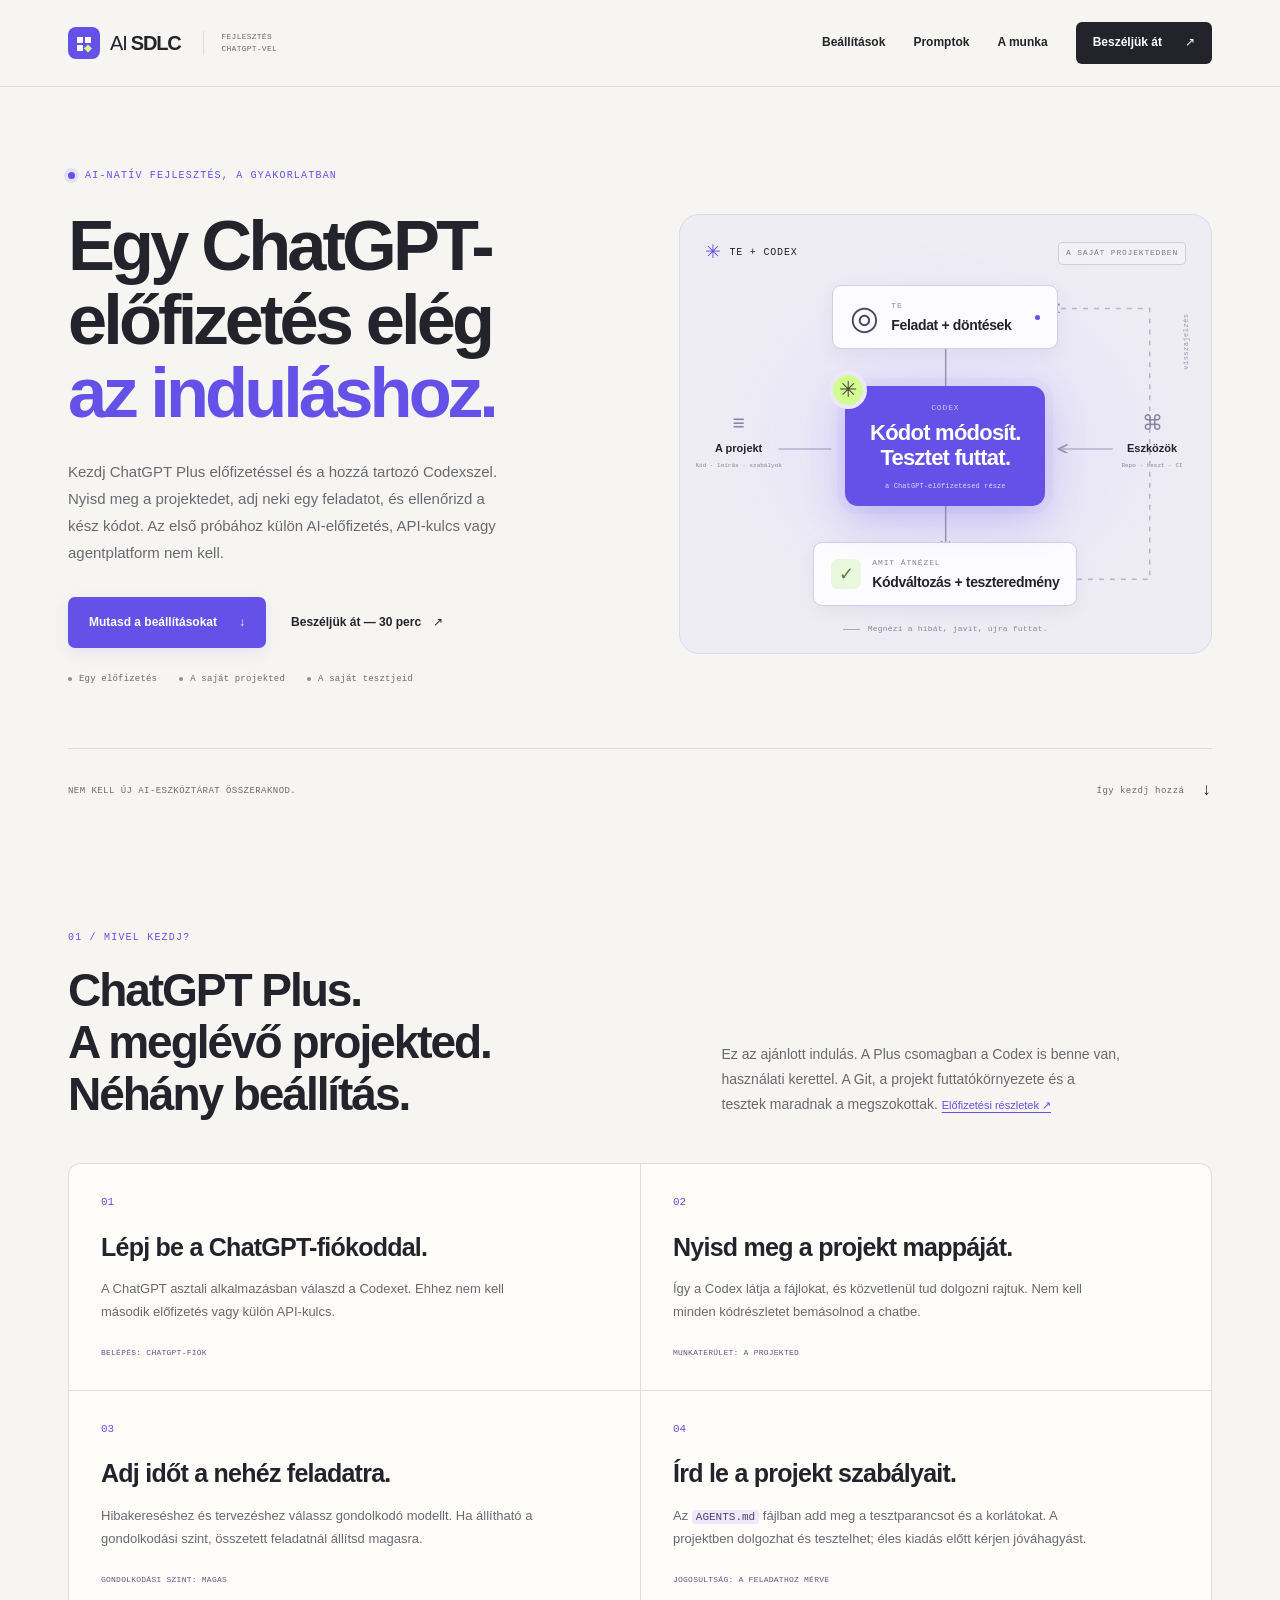
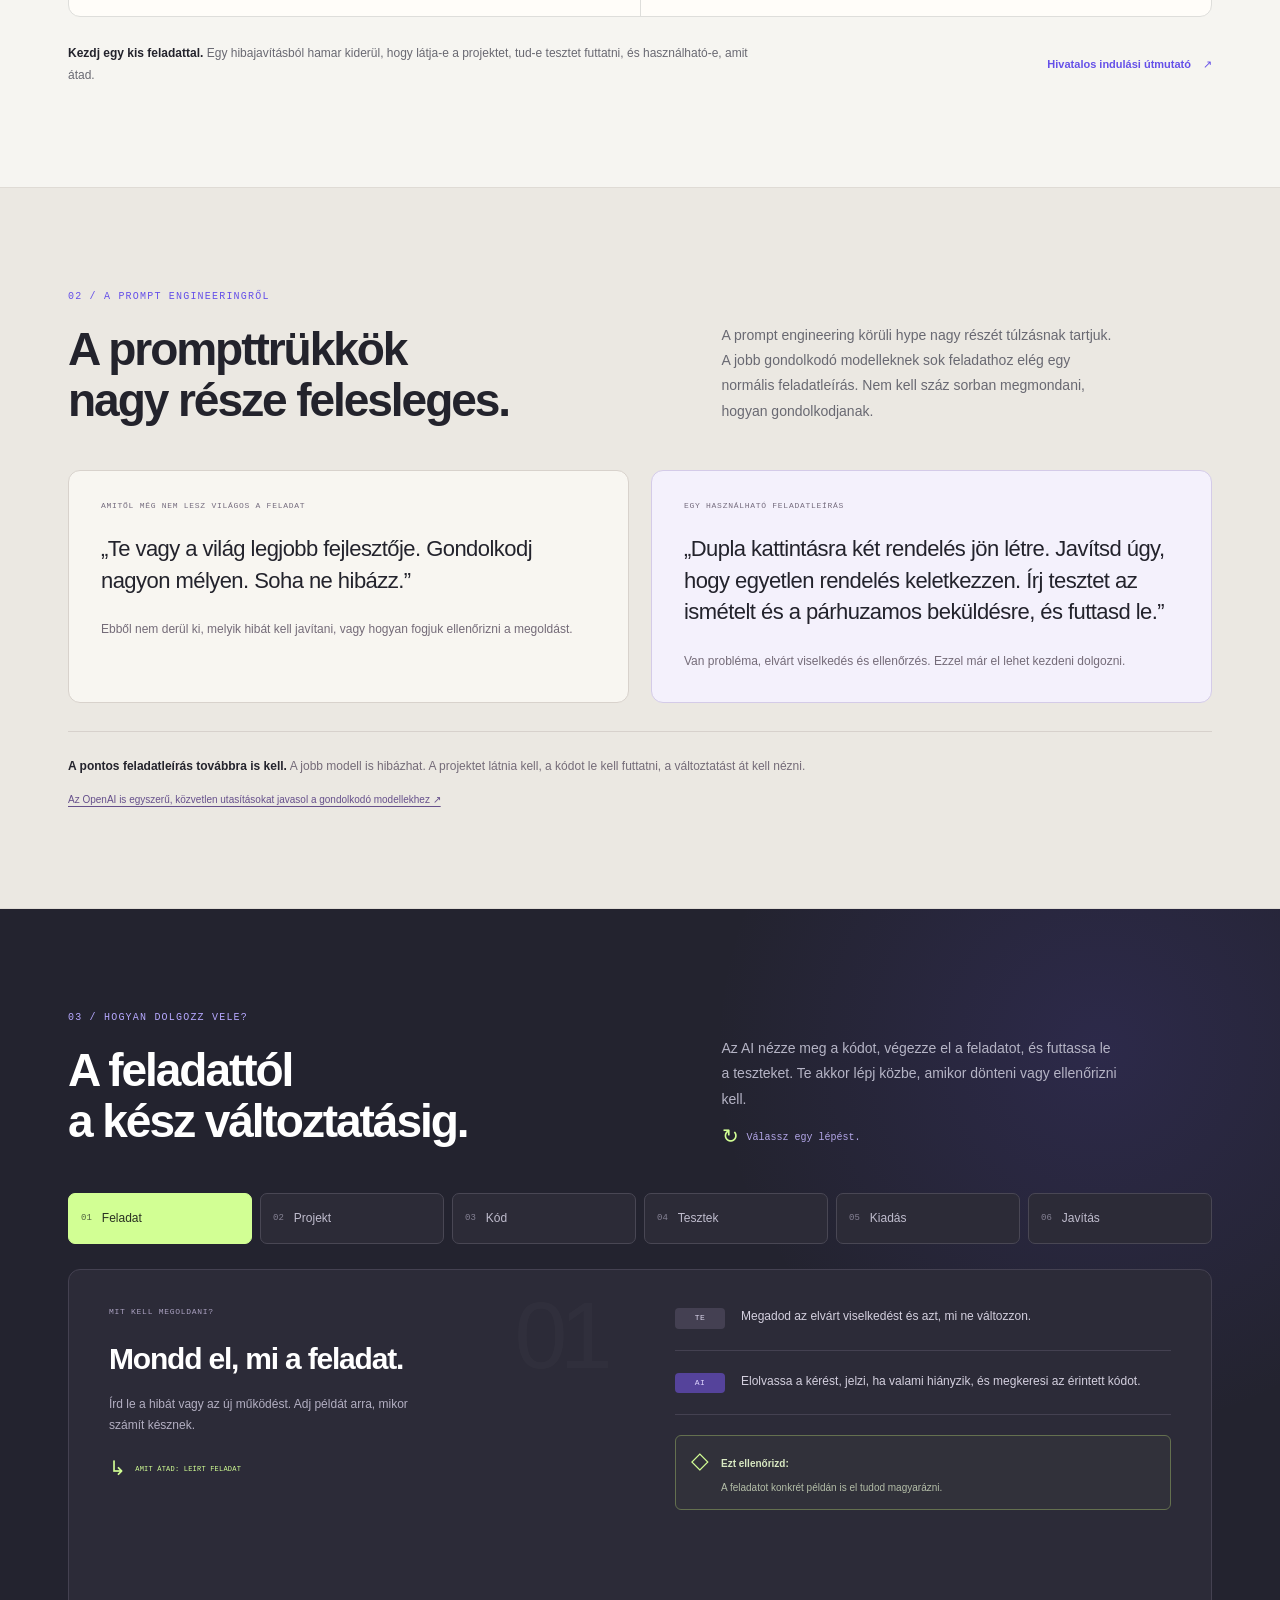
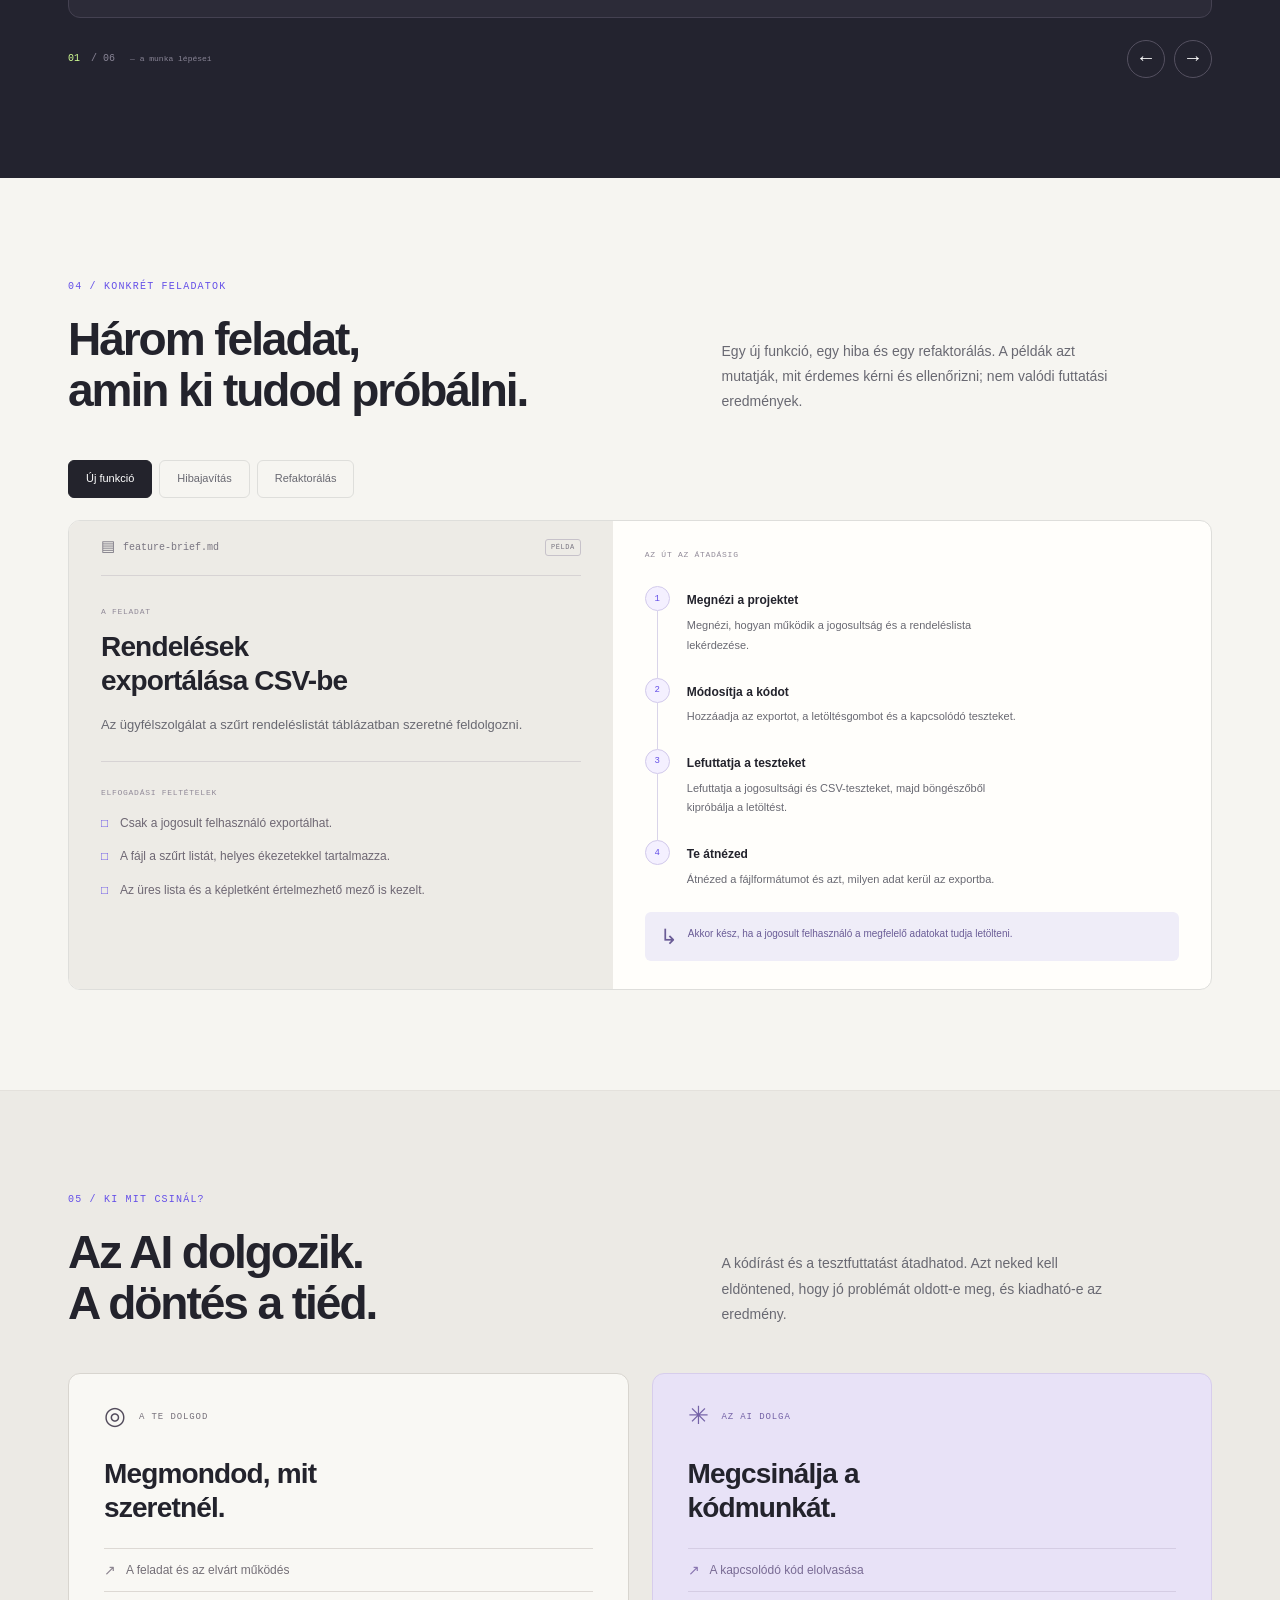
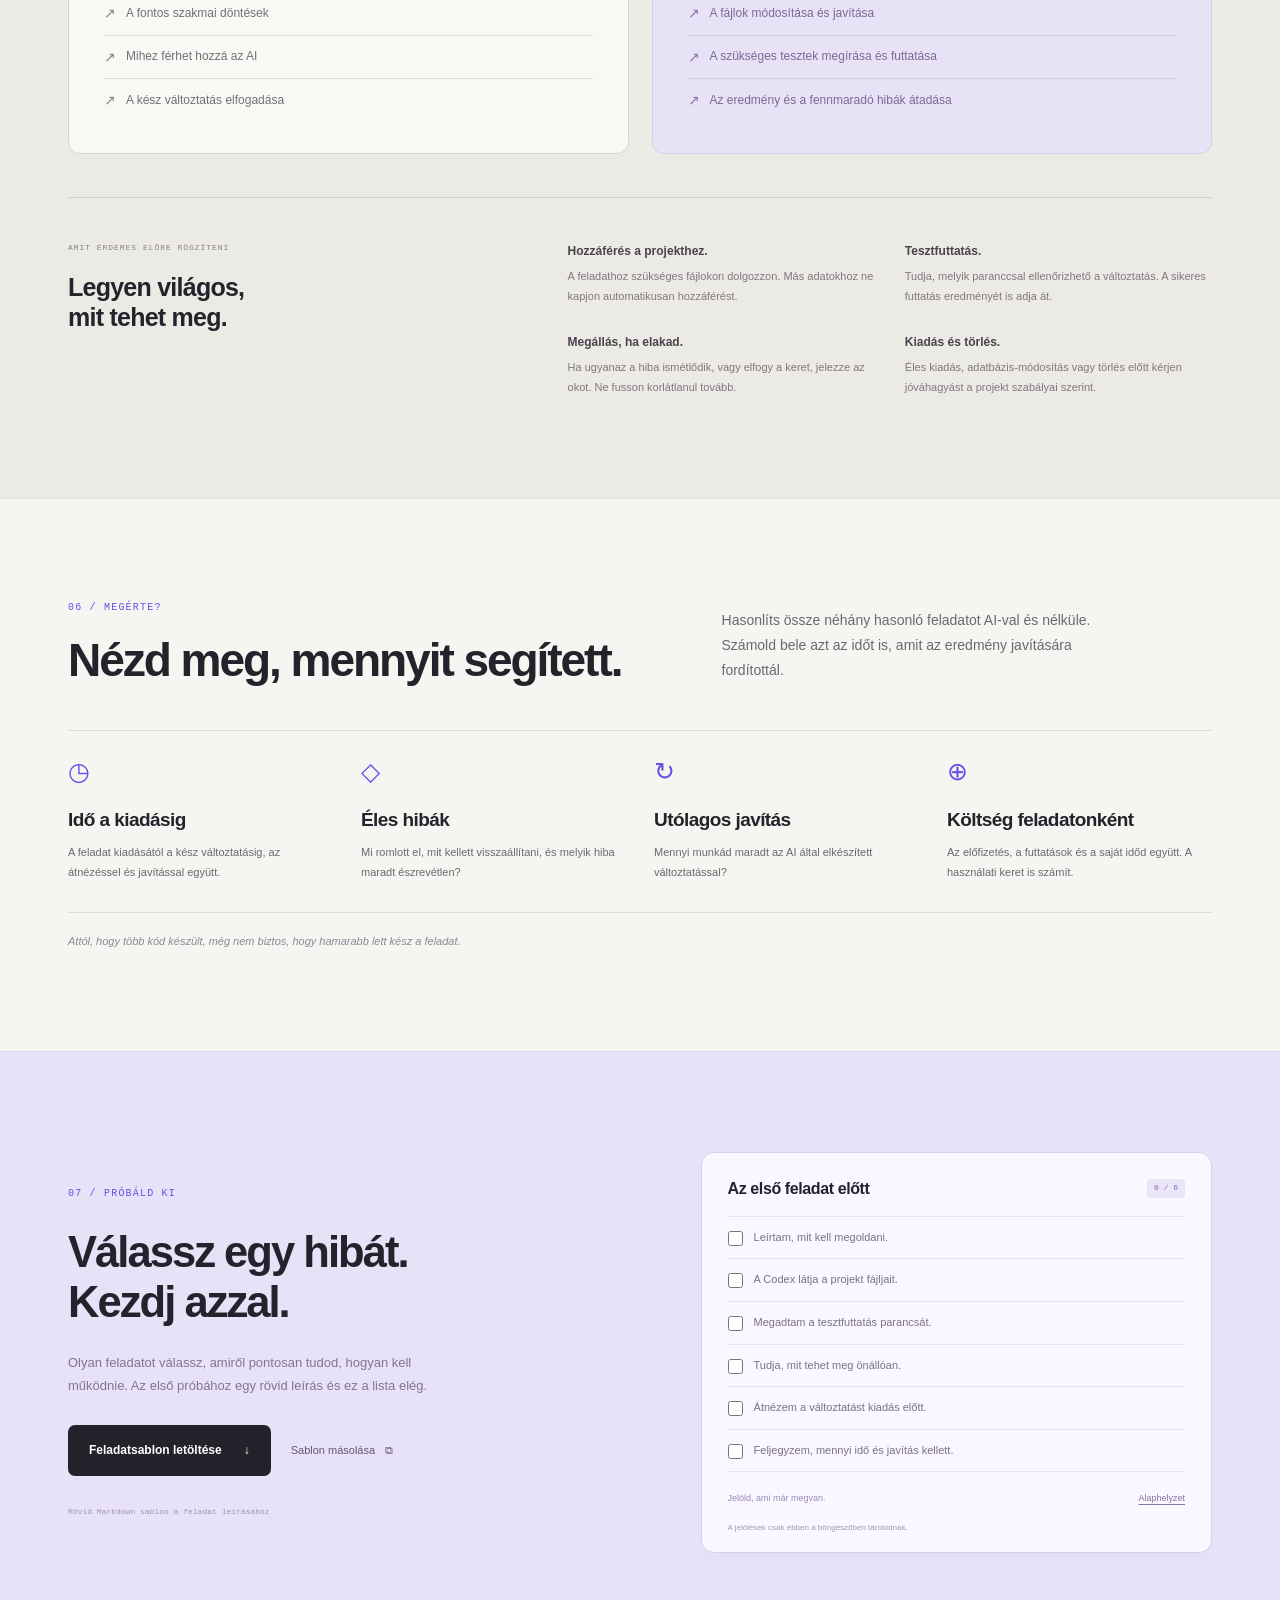
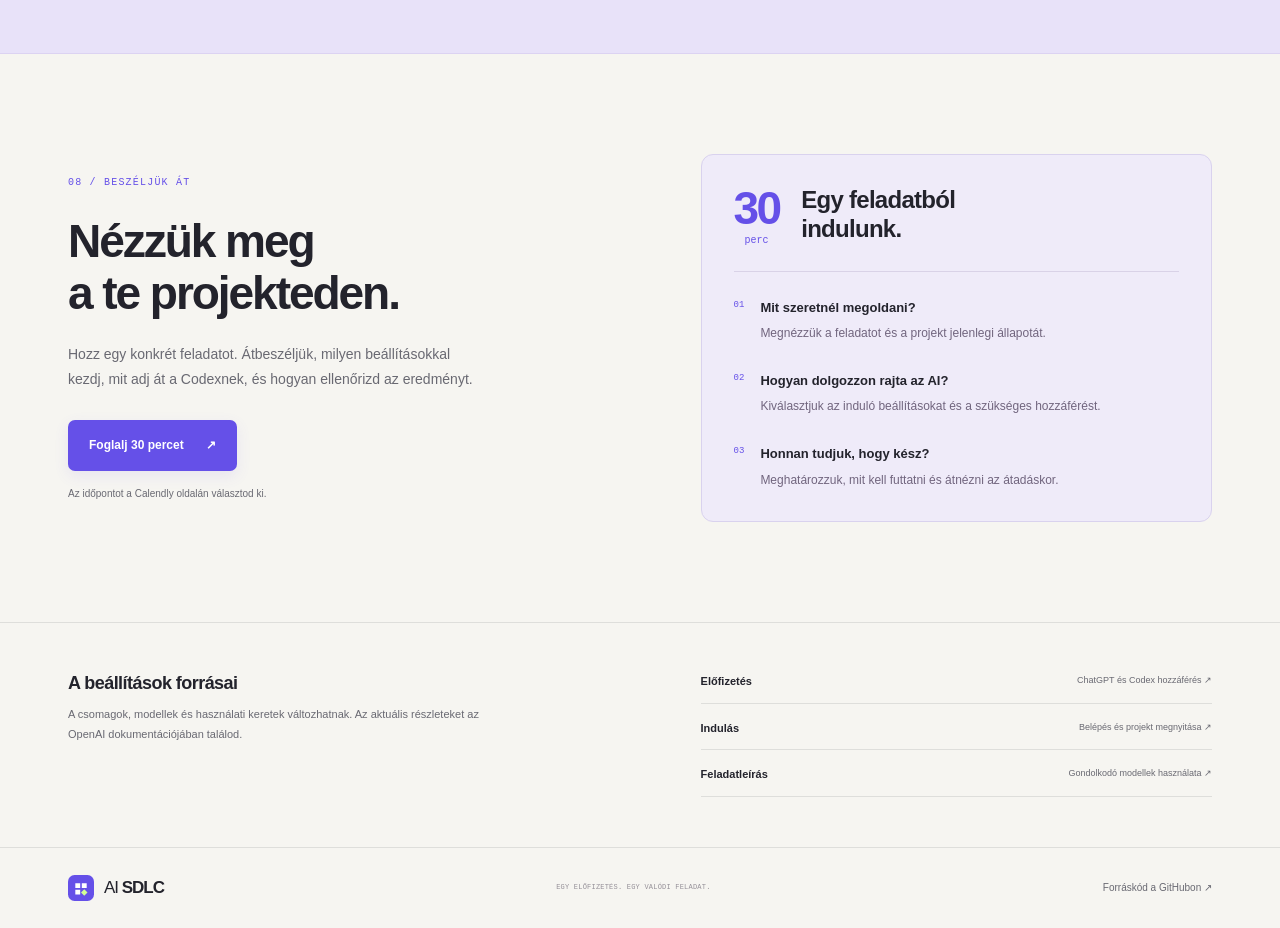
==== commit 4501e0c9: "Simplify AI development guidance and add Calendly booking" ====
--- a/site/index.html
+++ b/site/index.html
@@ -4,12 +4,12 @@
   <meta charset="utf-8">
   <meta name="viewport" content="width=device-width, initial-scale=1">
   <meta name="theme-color" content="#f6f5f1">
-  <meta name="description" content="Az AI-natív fejlesztés működési modellje: emberi irányítás, kontextussal dolgozó agentek, ellenőrizhető eredmények és folyamatos visszacsatolás.">
-  <meta property="og:title" content="AI SDLC — Az ember irányt ad. Az AI előrevisz.">
-  <meta property="og:description" content="Gyakorlati, interaktív útmutató az AI-natív szoftverfejlesztéshez.">
+  <meta name="description" content="Kezdj AI-val fejleszteni egy ChatGPT-előfizetéssel. Konkrét beállítások, rendes feladatleírás, saját tesztek. Külön AI-termék nem kell az induláshoz.">
+  <meta property="og:title" content="AI SDLC — Egy ChatGPT-előfizetés elég az induláshoz.">
+  <meta property="og:description" content="Így indulj el ChatGPT-vel és Codexszel. Prompttrükkök helyett konkrét feladatok, futó tesztek és ellenőrzött kód.">
   <meta property="og:type" content="website">
   <meta property="og:locale" content="hu_HU">
-  <title>AI SDLC — Az AI-natív fejlesztés működési modellje</title>
+  <title>AI SDLC — Kezdj egy ChatGPT-előfizetéssel</title>
   <link rel="icon" type="image/svg+xml" href="./favicon.svg">
   <link rel="stylesheet" href="./styles.css">
   <script src="./app.js" defer></script>
@@ -18,117 +18,129 @@
   <a class="skip-link" href="#tartalom">Ugrás a tartalomra</a>
   <header class="site-header">
     <div class="container header-inner">
-      <a class="brand" href="#" aria-label="AI SDLC kezdőlap"><img src="./favicon.svg" width="32" height="32" alt=""><span>AI <strong>SDLC</strong></span><span class="brand-note">A FEJLESZTÉS ÚJ MUNKARENDE</span></a>
+      <a class="brand" href="#" aria-label="AI SDLC kezdőlap"><img src="./favicon.svg" width="32" height="32" alt=""><span>AI <strong>SDLC</strong></span><span class="brand-note">FEJLESZTÉS CHATGPT-VEL</span></a>
       <button class="menu-toggle" type="button" aria-expanded="false" aria-controls="main-nav" aria-label="Navigáció megnyitása"><span></span><span></span></button>
       <nav id="main-nav" aria-label="Fő navigáció">
-        <a href="#szemlelet">Szemlélet</a><a href="#folyamat">Munkafolyamat</a><a href="#felelossegek">Felelősségek</a><a class="nav-cta" href="#kezdd-el">Kezdd el <span aria-hidden="true">↗</span></a>
+        <a href="#beallitasok">Beállítások</a><a href="#szemlelet">Promptok</a><a href="#folyamat">A munka</a><a class="nav-cta" href="https://calendly.com/andraskasznar/30min" target="_blank" rel="noopener noreferrer" data-booking>Beszéljük át <span aria-hidden="true">↗</span></a>
       </nav>
     </div>
   </header>
   <main id="tartalom">
     <section class="hero container" aria-labelledby="hero-title">
       <div class="hero-copy">
-        <p class="eyebrow"><span class="eyebrow-mark" aria-hidden="true"></span> ÚTMUTATÓ AZ AI-NATÍV FEJLESZTÉSHEZ</p>
-        <h1 id="hero-title">Az ember<br>irányt ad.<br><span>Az AI előrevisz.</span></h1>
-        <p class="hero-description">A fejlesztés több a kódírásnál. Építs olyan munkafolyamatot, ahol az ember meghatározza a célt, az AI elvégzi a munkát, az eredményt pedig bizonyíték igazolja.</p>
-        <div class="hero-actions"><a class="button button-primary" href="#folyamat">Fedezd fel a folyamatot <span aria-hidden="true">↗</span></a><a class="text-link" href="#szemlelet">Először a szemlélet <span aria-hidden="true">↓</span></a></div>
-        <div class="hero-values"><span>Célvezérelt</span><span>Ellenőrizhető</span><span>Emberi kontroll</span></div>
+        <p class="eyebrow"><span class="eyebrow-mark" aria-hidden="true"></span> AI-NATÍV FEJLESZTÉS, A GYAKORLATBAN</p>
+        <h1 id="hero-title">Egy ChatGPT-<br>előfizetés elég<br><span>az induláshoz.</span></h1>
+        <p class="hero-description">Kezdj ChatGPT Plus előfizetéssel és a hozzá tartozó Codexszel. Nyisd meg a projektedet, adj neki egy feladatot, és ellenőrizd a kész kódot. Az első próbához külön AI-előfizetés, API-kulcs vagy agentplatform nem kell.</p>
+        <div class="hero-actions"><a class="button button-primary" href="#beallitasok">Mutasd a beállításokat <span aria-hidden="true">↓</span></a><a class="text-link" href="https://calendly.com/andraskasznar/30min" target="_blank" rel="noopener noreferrer" data-booking>Beszéljük át — 30 perc <span aria-hidden="true">↗</span></a></div>
+        <div class="hero-values"><span>Egy előfizetés</span><span>A saját projekted</span><span>A saját tesztjeid</span></div>
       </div>
       <figure class="system-map" aria-label="Működési modell: az ember célt és korlátokat ad; az AI kontextussal és eszközökkel tervez, épít és ellenőriz; a bizonyíték visszacsatol az emberhez.">
-        <div class="map-heading"><span><span class="small-cross" aria-hidden="true">✳</span> HUMAN × AI</span><span class="map-tag">KÖZÖS MUNKATÉR</span></div>
+        <div class="map-heading"><span><span class="small-cross" aria-hidden="true">✳</span> TE + CODEX</span><span class="map-tag">A SAJÁT PROJEKTEDBEN</span></div>
         <svg class="map-lines" viewBox="0 0 520 440" fill="none" aria-hidden="true">
           <defs><marker id="arrow" markerWidth="7" markerHeight="7" refX="5" refY="3" orient="auto"><path d="M0 0 6 3 0 6" stroke="#9b97b4" stroke-width="1.2"/></marker></defs>
           <path d="M260 120V182M260 275V335" stroke="#9b97b4" stroke-width="1.5" marker-end="url(#arrow)"/>
           <path d="M92 235H145M428 235H375" stroke="#b7b2ce" stroke-width="1.5" marker-end="url(#arrow)"/>
           <path d="M359 366H465V94H367" stroke="#b7b2ce" stroke-width="1.5" stroke-dasharray="5 6" marker-end="url(#arrow)"/>
         </svg>
-        <div class="map-node human-node"><span class="node-icon" aria-hidden="true">◎</span><div><span class="node-kicker">EMBER</span><strong>Cél + döntések</strong></div><span class="node-dot" aria-hidden="true"></span></div>
-        <div class="context-node"><span class="mini-icon" aria-hidden="true">≡</span><strong>Kontextus</strong><span>Kód · tudás · szabályok</span></div>
-        <div class="agent-node"><div class="agent-orb" aria-hidden="true">✳</div><span class="node-kicker">AI AGENT</span><strong>Tervez. Épít.<br>Ellenőriz.</strong><div class="agent-label">eszközök + visszacsatolás</div></div>
+        <div class="map-node human-node"><span class="node-icon" aria-hidden="true">◎</span><div><span class="node-kicker">TE</span><strong>Feladat + döntések</strong></div><span class="node-dot" aria-hidden="true"></span></div>
+        <div class="context-node"><span class="mini-icon" aria-hidden="true">≡</span><strong>A projekt</strong><span>Kód · leírás · szabályok</span></div>
+        <div class="agent-node"><div class="agent-orb" aria-hidden="true">✳</div><span class="node-kicker">CODEX</span><strong>Kódot módosít.<br>Tesztet futtat.</strong><div class="agent-label">a ChatGPT-előfizetésed része</div></div>
         <div class="tools-node"><span class="mini-icon" aria-hidden="true">⌘</span><strong>Eszközök</strong><span>Repo · teszt · CI</span></div>
-        <div class="map-node proof-node"><span class="proof-icon" aria-hidden="true">✓</span><div><span class="node-kicker">BIZONYÍTÉK</span><strong>Tesztek + diff + mérés</strong></div></div>
+        <div class="map-node proof-node"><span class="proof-icon" aria-hidden="true">✓</span><div><span class="node-kicker">AMIT ÁTNÉZEL</span><strong>Kódváltozás + teszteredmény</strong></div></div>
         <span class="feedback-label">visszajelzés</span>
-        <figcaption><span class="map-caption-line"></span> Minden kör jobb kontextussal indul.</figcaption>
+        <figcaption><span class="map-caption-line"></span> Megnézi a hibát, javít, újra futtat.</figcaption>
       </figure>
-      <div class="hero-foot"><span>EGY KÖZÖS CÉL. KÉT KÜLÖNBÖZŐ SZEREP.</span><a href="#szemlelet" aria-label="Tovább a szemlélethez">Görgess tovább <span aria-hidden="true">↓</span></a></div>
+      <div class="hero-foot"><span>NEM KELL ÚJ AI-ESZKÖZTÁRAT ÖSSZERAKNOD.</span><a href="#beallitasok" aria-label="Tovább a beállításokhoz">Így kezdj hozzá <span aria-hidden="true">↓</span></a></div>
     </section>
 
-    <section id="szemlelet" class="section container" aria-labelledby="mindset-title">
-      <div class="section-heading"><div><p class="eyebrow">01 / A SZEMLÉLET</p><h2 id="mindset-title">Az AI-natív fejlesztés<br>egy működési rendszer.</h2></div><p>Az AI a teljes fejlesztési ciklus résztvevője. Ehhez világos feladat, használható kontextus és előre rögzített ellenőrzési feltételek kellenek.</p></div>
-      <div class="principles">
-        <article><span class="principle-number">01</span><div class="principle-symbol" aria-hidden="true">↗</div><h3>A cél az input.</h3><p>Írd le, milyen felhasználói problémát oldunk meg, hol a feladat határa, és miből fogjuk tudni, hogy elkészült.</p><span class="principle-note">Szándék → elfogadási feltételek</span></article>
-        <article><span class="principle-number">02</span><div class="principle-symbol" aria-hidden="true">⌘</div><h3>A kontextus a munkatér.</h3><p>A kód, az architektúra, a döntések és a futtatható eszközök együtt teszik lehetővé, hogy az agent önállóan haladjon.</p><span class="principle-note">Repository → közös tudás</span></article>
-        <article><span class="principle-number">03</span><div class="principle-symbol" aria-hidden="true">✓</div><h3>A bizonyíték az output.</h3><p>A kész változtatás mellé teszteredmény, áttekinthető diff és ismert korlátok tartoznak. Ezek alapján születik döntés.</p><span class="principle-note">Állítás → ellenőrzött eredmény</span></article>
+    <section id="beallitasok" class="section container setup-section" aria-labelledby="setup-title">
+      <div class="section-heading"><div><p class="eyebrow">01 / MIVEL KEZDJ?</p><h2 id="setup-title">ChatGPT Plus.<br>A meglévő projekted.<br>Néhány beállítás.</h2></div><p>Ez az ajánlott indulás. A Plus csomagban a Codex is benne van, használati kerettel. A Git, a projekt futtatókörnyezete és a tesztek maradnak a megszokottak. <a class="inline-source" href="https://learn.chatgpt.com/docs/pricing" target="_blank" rel="noopener noreferrer">Előfizetési részletek ↗</a></p></div>
+      <div class="setup-grid">
+        <article><span class="setup-number">01</span><h3>Lépj be a ChatGPT-fiókoddal.</h3><p>A ChatGPT asztali alkalmazásban válaszd a Codexet. Ehhez nem kell második előfizetés vagy külön API-kulcs.</p><span class="setup-setting">BELÉPÉS: CHATGPT-FIÓK</span></article>
+        <article><span class="setup-number">02</span><h3>Nyisd meg a projekt mappáját.</h3><p>Így a Codex látja a fájlokat, és közvetlenül tud dolgozni rajtuk. Nem kell minden kódrészletet bemásolnod a chatbe.</p><span class="setup-setting">MUNKATERÜLET: A PROJEKTED</span></article>
+        <article><span class="setup-number">03</span><h3>Adj időt a nehéz feladatra.</h3><p>Hibakereséshez és tervezéshez válassz gondolkodó modellt. Ha állítható a gondolkodási szint, összetett feladatnál állítsd magasra.</p><span class="setup-setting">GONDOLKODÁSI SZINT: MAGAS</span></article>
+        <article><span class="setup-number">04</span><h3>Írd le a projekt szabályait.</h3><p>Az <code>AGENTS.md</code> fájlban add meg a tesztparancsot és a korlátokat. A projektben dolgozhat és tesztelhet; éles kiadás előtt kérjen jóváhagyást.</p><span class="setup-setting">JOGOSULTSÁG: A FELADATHOZ MÉRVE</span></article>
       </div>
-      <div class="mindset-callout"><span aria-hidden="true">✳</span><p><strong>Az autonómia mértéke a kockázathoz igazodjon.</strong> Egy dokumentációs javítás és egy éles adatmigráció eltérő jogosultságot és kontrollt igényel.</p></div>
+      <div class="setup-bottom"><p><strong>Kezdj egy kis feladattal.</strong> Egy hibajavításból hamar kiderül, hogy látja-e a projektet, tud-e tesztet futtatni, és használható-e, amit átad.</p><a class="text-link" href="https://learn.chatgpt.com/docs/quickstart" target="_blank" rel="noopener noreferrer">Hivatalos indulási útmutató <span aria-hidden="true">↗</span></a></div>
     </section>
+
+    <section id="szemlelet" class="prompt-section section" aria-labelledby="mindset-title"><div class="container">
+      <div class="section-heading"><div><p class="eyebrow">02 / A PROMPT ENGINEERINGRŐL</p><h2 id="mindset-title">A prompttrükkök<br>nagy része felesleges.</h2></div><p>A prompt engineering körüli hype nagy részét túlzásnak tartjuk. A jobb gondolkodó modelleknek sok feladathoz elég egy normális feladatleírás. Nem kell száz sorban megmondani, hogyan gondolkodjanak.</p></div>
+      <div class="prompt-comparison"><article class="prompt-trick"><span class="example-kicker">AMITŐL MÉG NEM LESZ VILÁGOS A FELADAT</span><blockquote>„Te vagy a világ legjobb fejlesztője. Gondolkodj nagyon mélyen. Soha ne hibázz.”</blockquote><p>Ebből nem derül ki, melyik hibát kell javítani, vagy hogyan fogjuk ellenőrizni a megoldást.</p></article><article class="prompt-task"><span class="example-kicker">EGY HASZNÁLHATÓ FELADATLEÍRÁS</span><blockquote>„Dupla kattintásra két rendelés jön létre. Javítsd úgy, hogy egyetlen rendelés keletkezzen. Írj tesztet az ismételt és a párhuzamos beküldésre, és futtasd le.”</blockquote><p>Van probléma, elvárt viselkedés és ellenőrzés. Ezzel már el lehet kezdeni dolgozni.</p></article></div>
+      <div class="prompt-note"><p><strong>A pontos feladatleírás továbbra is kell.</strong> A jobb modell is hibázhat. A projektet látnia kell, a kódot le kell futtatni, a változtatást át kell nézni.</p><a href="https://platform.openai.com/docs/guides/reasoning-best-practices" target="_blank" rel="noopener noreferrer">Az OpenAI is egyszerű, közvetlen utasításokat javasol a gondolkodó modellekhez ↗</a></div>
+    </div></section>
 
     <section id="folyamat" class="workflow section" aria-labelledby="workflow-title">
       <div class="container">
-        <div class="section-heading"><div><p class="eyebrow">02 / A MUNKAFOLYAMAT</p><h2 id="workflow-title">Egy ciklus.<br>Hat tudatos lépés.</h2></div><div><p>Válassz egy lépést, és nézd meg, mit csinál az ember, mit végez az AI, és mi az átadás feltétele.</p><span class="workflow-hint"><span aria-hidden="true">↻</span> A visszajelzésből új feladat lesz.</span></div></div>
+        <div class="section-heading"><div><p class="eyebrow">03 / HOGYAN DOLGOZZ VELE?</p><h2 id="workflow-title">A feladattól<br>a kész változtatásig.</h2></div><div><p>Az AI nézze meg a kódot, végezze el a feladatot, és futtassa le a teszteket. Te akkor lépj közbe, amikor dönteni vagy ellenőrizni kell.</p><span class="workflow-hint"><span aria-hidden="true">↻</span> Válassz egy lépést.</span></div></div>
         <div class="cycle-tabs" role="tablist" aria-label="A fejlesztési ciklus lépései">
-          <button id="step-tab-0" role="tab" aria-selected="true" aria-controls="step-panel-0" data-step="0"><span>01</span>Szándék</button>
-          <button id="step-tab-1" role="tab" aria-selected="false" aria-controls="step-panel-1" tabindex="-1" data-step="1"><span>02</span>Kontextus</button>
-          <button id="step-tab-2" role="tab" aria-selected="false" aria-controls="step-panel-2" tabindex="-1" data-step="2"><span>03</span>Építés</button>
-          <button id="step-tab-3" role="tab" aria-selected="false" aria-controls="step-panel-3" tabindex="-1" data-step="3"><span>04</span>Ellenőrzés</button>
+          <button id="step-tab-0" role="tab" aria-selected="true" aria-controls="step-panel-0" tabindex="0" data-step="0"><span>01</span>Feladat</button>
+          <button id="step-tab-1" role="tab" aria-selected="false" aria-controls="step-panel-1" tabindex="-1" data-step="1"><span>02</span>Projekt</button>
+          <button id="step-tab-2" role="tab" aria-selected="false" aria-controls="step-panel-2" tabindex="-1" data-step="2"><span>03</span>Kód</button>
+          <button id="step-tab-3" role="tab" aria-selected="false" aria-controls="step-panel-3" tabindex="-1" data-step="3"><span>04</span>Tesztek</button>
           <button id="step-tab-4" role="tab" aria-selected="false" aria-controls="step-panel-4" tabindex="-1" data-step="4"><span>05</span>Kiadás</button>
-          <button id="step-tab-5" role="tab" aria-selected="false" aria-controls="step-panel-5" tabindex="-1" data-step="5"><span>06</span>Tanulás</button>
+          <button id="step-tab-5" role="tab" aria-selected="false" aria-controls="step-panel-5" tabindex="-1" data-step="5"><span>06</span>Javítás</button>
         </div>
         <div class="step-panels">
           <article class="step-panel" id="step-panel-0" role="tabpanel" aria-labelledby="step-tab-0" tabindex="0">
-            <div class="step-intro"><span class="step-large-number">01</span><span class="step-label">A JÓ MUNKA JÓ KÉRDÉSSEL INDUL</span><h3>Először a problémát<br>tedd egyértelművé.</h3><p>A „készíts egy funkciót” helyett adj célt, hatókört és megfigyelhető sikerkritériumokat.</p><span class="artifact"><span aria-hidden="true">↳</span> EREDMÉNY: FELADATBRIEF</span></div>
-            <div class="step-detail"><div class="role-line"><span class="role-chip human">EMBER</span><p>Meghatározza a felhasználói igényt, a prioritást, a korlátokat és az elfogadási feltételeket.</p></div><div class="role-line"><span class="role-chip ai">AI</span><p>Feltárja a hiányzó információt, pontosító kérdéseket és tesztelhető eseteket javasol.</p></div><div class="gate"><span aria-hidden="true">◇</span><div><strong>Továbbhaladási kapu</strong><p>Világos a cél és a hatókör; a kritikus nyitott kérdésekre van válasz.</p></div></div></div>
+            <div class="step-intro"><span class="step-large-number">01</span><span class="step-label">MIT KELL MEGOLDANI?</span><h3>Mondd el, mi a feladat.</h3><p>Írd le a hibát vagy az új működést. Adj példát arra, mikor számít késznek.</p><span class="artifact"><span aria-hidden="true">↳</span> AMIT ÁTAD: LEÍRT FELADAT</span></div>
+            <div class="step-detail"><div class="role-line"><span class="role-chip human">TE</span><p>Megadod az elvárt viselkedést és azt, mi ne változzon.</p></div><div class="role-line"><span class="role-chip ai">AI</span><p>Elolvassa a kérést, jelzi, ha valami hiányzik, és megkeresi az érintett kódot.</p></div><div class="gate"><span aria-hidden="true">◇</span><div><strong>Ezt ellenőrizd:</strong><p>A feladatot konkrét példán is el tudod magyarázni.</p></div></div></div>
           </article>
           <article class="step-panel" id="step-panel-1" role="tabpanel" aria-labelledby="step-tab-1" tabindex="0">
-            <div class="step-intro"><span class="step-large-number">02</span><span class="step-label">A REPO A KÖZÖS MUNKATÉR</span><h3>Adj kontextust.<br>Kérj végrehajtható tervet.</h3><p>A releváns kód, dokumentáció és eszközök alapján az agent feltérképezi a változtatást.</p><span class="artifact"><span aria-hidden="true">↳</span> EREDMÉNY: TERV + DÖNTÉSI NAPLÓ</span></div>
-            <div class="step-detail"><div class="role-line"><span class="role-chip human">EMBER</span><p>Rögzíti az architekturális korlátokat, a jogosultságokat és azt, mely döntésekhez kell jóváhagyás.</p></div><div class="role-line"><span class="role-chip ai">AI</span><p>Megkeresi a meglévő mintákat, jelzi a függőségeket, és kis, ellenőrizhető lépésekre bontja a feladatot.</p></div><div class="gate"><span aria-hidden="true">◇</span><div><strong>Továbbhaladási kapu</strong><p>A terv belefér a hatókörbe; a szükséges eszközök és ellenőrzések rendelkezésre állnak.</p></div></div></div>
+            <div class="step-intro"><span class="step-large-number">02</span><span class="step-label">ELŐBB NÉZZEN KÖRÜL</span><h3>Nézze meg a projektet.</h3><p>A kód és a meglévő megoldások alapján készítsen tervet. Ne találja ki újra azt, ami már működik.</p><span class="artifact"><span aria-hidden="true">↳</span> AMIT ÁTAD: RÖVID TERV</span></div>
+            <div class="step-detail"><div class="role-line"><span class="role-chip human">TE</span><p>Megmutatod a fontos fájlokat, és jelzed a projekt korlátait.</p></div><div class="role-line"><span class="role-chip ai">AI</span><p>Elolvassa a kapcsolódó kódot, megnézi a teszteket, és elmondja, min változtatna.</p></div><div class="gate"><span aria-hidden="true">◇</span><div><strong>Ezt ellenőrizd:</strong><p>A terv az eredeti feladatot oldja meg, és nem hoz be felesleges függőséget.</p></div></div></div>
           </article>
           <article class="step-panel" id="step-panel-2" role="tabpanel" aria-labelledby="step-tab-2" tabindex="0">
-            <div class="step-intro"><span class="step-large-number">03</span><span class="step-label">KIS VÁLTOZTATÁSOK, GYORS VISSZAJELZÉS</span><h3>Építs kis lépésekben.<br>Ellenőrizz közben.</h3><p>Az agent izolált ágon dolgozik, futtatja a releváns ellenőrzéseket, és a hibák alapján javít.</p><span class="artifact"><span aria-hidden="true">↳</span> EREDMÉNY: KÓD + TESZTEK + DOKUMENTÁCIÓ</span></div>
-            <div class="step-detail"><div class="role-line"><span class="role-chip human">EMBER</span><p>Feloldja a valódi blokkolókat, és dönt, ha a megoldás túllépné az előre engedélyezett kereteket.</p></div><div class="role-line"><span class="role-chip ai">AI</span><p>Implementál, tesztel és javít. Független részfeladatokat csak indokolt esetben párhuzamosít.</p></div><div class="gate"><span aria-hidden="true">◇</span><div><strong>Továbbhaladási kapu</strong><p>A változtatás kicsi és áttekinthető; az előírt ellenőrzések futnak, az eltérések dokumentáltak.</p></div></div></div>
+            <div class="step-intro"><span class="step-large-number">03</span><span class="step-label">DOLGOZZON A FÁJLOKON</span><h3>Írja meg, és futtassa le.</h3><p>Az AI módosítsa a kódot, írja meg a szükséges tesztet, és javítsa a futtatás során talált hibákat.</p><span class="artifact"><span aria-hidden="true">↳</span> AMIT ÁTAD: KÓD ÉS TESZTEREDMÉNY</span></div>
+            <div class="step-detail"><div class="role-line"><span class="role-chip human">TE</span><p>Döntesz, ha felmerül egy olyan kérdés, amire a projektből nincs válasz.</p></div><div class="role-line"><span class="role-chip ai">AI</span><p>Szerkeszti a fájlokat, futtatja az ellenőrzéseket, és a hibaüzenetek alapján javít.</p></div><div class="gate"><span aria-hidden="true">◇</span><div><strong>Ezt ellenőrizd:</strong><p>A változtatás áttekinthető, és a feladathoz tartozó tesztek lefutottak.</p></div></div></div>
           </article>
           <article class="step-panel" id="step-panel-3" role="tabpanel" aria-labelledby="step-tab-3" tabindex="0">
-            <div class="step-intro"><span class="step-large-number">04</span><span class="step-label">A BIZALOM ELLENŐRZÉSBŐL ÉPÜL</span><h3>Nézd meg, valóban<br>a cél teljesült-e.</h3><p>A tesztek mellett a diffet, a felhasználói viselkedést és a rendszerszintű hatásokat is ellenőrizni kell.</p><span class="artifact"><span aria-hidden="true">↳</span> EREDMÉNY: PR + ELLENŐRZÉSI BIZONYÍTÉK</span></div>
-            <div class="step-detail"><div class="role-line"><span class="role-chip human">EMBER</span><p>Áttekinti az üzleti helyességet, a kockázatos döntéseket és az elfogadási feltételek teljesülését.</p></div><div class="role-line"><span class="role-chip ai">AI</span><p>Összegzi a diffet, bemutatja a teszteredményeket és az ismert korlátokat; külön review-t is előkészíthet.</p></div><div class="gate"><span aria-hidden="true">◇</span><div><strong>Továbbhaladási kapu</strong><p>A kötelező CI sikeres, a kritikus megállapítások rendezettek, a szükséges review megtörtént.</p></div></div></div>
+            <div class="step-intro"><span class="step-large-number">04</span><span class="step-label">A KÉSZ KÓDOT IS NÉZD MEG</span><h3>Ellenőrizd, amit átad.</h3><p>Nézd át a változtatást, és próbáld ki a felhasználó szemszögéből. A sikeres teszt önmagában nem minden.</p><span class="artifact"><span aria-hidden="true">↳</span> AMIT ÁTAD: ÁTTEKINTETT VÁLTOZTATÁS</span></div>
+            <div class="step-detail"><div class="role-line"><span class="role-chip human">TE</span><p>Átnézed a diffet, az üzleti működést és a fontos szélső eseteket.</p></div><div class="role-line"><span class="role-chip ai">AI</span><p>Leírja, mit módosított, melyik tesztet futtatta, és mit nem tudott ellenőrizni.</p></div><div class="gate"><span aria-hidden="true">◇</span><div><strong>Ezt ellenőrizd:</strong><p>A kért működés kipróbálható, és a fennmaradó hibák vagy korlátok ismertek.</p></div></div></div>
           </article>
           <article class="step-panel" id="step-panel-4" role="tabpanel" aria-labelledby="step-tab-4" tabindex="0">
-            <div class="step-intro"><span class="step-large-number">05</span><span class="step-label">A KIADÁS IS A FOLYAMAT RÉSZE</span><h3>Adj ki kontrolláltan.<br>Legyen visszaút.</h3><p>Az engedélyezett CI/CD folyamat reprodukálható módon juttatja el a változtatást a felhasználóhoz.</p><span class="artifact"><span aria-hidden="true">↳</span> EREDMÉNY: KIADÁS + VISSZAÁLLÍTÁSI TERV</span></div>
-            <div class="step-detail"><div class="role-line"><span class="role-chip human">EMBER</span><p>A kockázati szabályok szerint engedélyezi a kiadást. Magas kockázatnál külön döntési pontot tart fenn.</p></div><div class="role-line"><span class="role-chip ai">AI</span><p>Előkészíti a release-t, ellenőrzi a deploy eredményét, és az engedélyezett keretben végez smoke tesztet.</p></div><div class="gate"><span aria-hidden="true">◇</span><div><strong>Továbbhaladási kapu</strong><p>A kiadás ellenőrzött, a megfigyelés működik, a visszaállítás módja ismert és végrehajtható.</p></div></div></div>
+            <div class="step-intro"><span class="step-large-number">05</span><span class="step-label">A SZOKÁSOS KIADÁSI FOLYAMATOD</span><h3>Add ki, amikor készen áll.</h3><p>Használd a projekt meglévő kiadási folyamatát. Legyen meg az a verzió is, amire vissza tudsz állni.</p><span class="artifact"><span aria-hidden="true">↳</span> AMIT ÁTAD: ELLENŐRZÖTT KIADÁS</span></div>
+            <div class="step-detail"><div class="role-line"><span class="role-chip human">TE</span><p>Engedélyezed a kiadást a projekt szabályai szerint.</p></div><div class="role-line"><span class="role-chip ai">AI</span><p>Előkészíti a kiadást, figyeli a deployt, és ellenőrzi, hogy elérhető-e a kész változat.</p></div><div class="gate"><span aria-hidden="true">◇</span><div><strong>Ezt ellenőrizd:</strong><p>A kiadás sikeres, a működés ellenőrzött, és van visszaállítási lehetőség.</p></div></div></div>
           </article>
           <article class="step-panel" id="step-panel-5" role="tabpanel" aria-labelledby="step-tab-5" tabindex="0">
-            <div class="step-intro"><span class="step-large-number">06</span><span class="step-label">AZ EREDMÉNY VISSZATÉR A RENDSZERBE</span><h3>Tanulj a működésből.<br>Frissítsd a kontextust.</h3><p>A használati tapasztalatok és hibák a következő briefet, a teszteket és a közös tudást javítják.</p><span class="artifact"><span aria-hidden="true">↳</span> EREDMÉNY: MÉRÉS + FRISSÍTETT TUDÁS</span></div>
-            <div class="step-detail"><div class="role-line"><span class="role-chip human">EMBER</span><p>Értékeli a felhasználói eredményt, kiválasztja a következő javítást, és felülvizsgálja az autonómia kereteit.</p></div><div class="role-line"><span class="role-chip ai">AI</span><p>Összegzi az engedélyezett telemetriát és visszajelzést, regressziós tesztet és dokumentációfrissítést javasol.</p></div><div class="gate"><span aria-hidden="true">◇</span><div><strong>A következő kör feltétele</strong><p>A tanulság rögzített; a következő feladat mérhető céllal és naprakész kontextussal indul.</p></div></div></div>
+            <div class="step-intro"><span class="step-large-number">06</span><span class="step-label">AZ ÉLES TAPASZTALAT IS FELADAT</span><h3>A hibából legyen új teszt.</h3><p>Ha használat közben hiba derül ki, add vissza konkrét reprodukcióval. A javítás mellé készüljön teszt is.</p><span class="artifact"><span aria-hidden="true">↳</span> AMIT ÁTAD: JAVÍTÁS ÉS ÚJ TESZT</span></div>
+            <div class="step-detail"><div class="role-line"><span class="role-chip human">TE</span><p>Megadod, mi történt, mit vártál, és hogyan lehet előidézni a hibát.</p></div><div class="role-line"><span class="role-chip ai">AI</span><p>Megkeresi az okot, kijavítja, és tesztet ír arra az esetre, ami eddig kimaradt.</p></div><div class="gate"><span aria-hidden="true">◇</span><div><strong>Ezt ellenőrizd:</strong><p>Az eredeti hiba már nem jelentkezik, és a teszt később is észreveszi a visszatérését.</p></div></div></div>
           </article>
         </div>
-        <div class="step-controls"><span><strong id="step-count">01</strong> / 06 <span class="control-note">— a fejlesztési ciklus</span></span><div><button id="prev-step" aria-label="Előző lépés" type="button">←</button><button id="next-step" aria-label="Következő lépés" type="button">→</button></div></div>
+        <div class="step-controls"><span><strong id="step-count">01</strong> / 06 <span class="control-note">— a munka lépései</span></span><div><button id="prev-step" aria-label="Előző lépés" type="button">←</button><button id="next-step" aria-label="Következő lépés" type="button">→</button></div></div>
         <noscript><p>A hat lépés JavaScript nélkül egymás alatt olvasható.</p><style>.cycle-tabs,.step-controls{display:none}.step-panel{border-bottom:1px solid #454454;margin-bottom:2rem}</style></noscript>
       </div>
     </section>
 
     <section id="pelda" class="section container" aria-labelledby="example-title">
-      <div class="section-heading"><div><p class="eyebrow">03 / A GYAKORLATBAN</p><h2 id="example-title">Így lesz egy kérésből<br>ellenőrzött változtatás.</h2></div><p>Ugyanaz a működési modell, különböző feladatok. Az alábbi példák szemléltető minták, nem valós futtatási eredmények.</p></div>
+      <div class="section-heading"><div><p class="eyebrow">04 / KONKRÉT FELADATOK</p><h2 id="example-title">Három feladat,<br>amin ki tudod próbálni.</h2></div><p>Egy új funkció, egy hiba és egy refaktorálás. A példák azt mutatják, mit érdemes kérni és ellenőrizni; nem valódi futtatási eredmények.</p></div>
       <div class="example-switch" role="group" aria-label="Példafeladat kiválasztása"><button type="button" data-scenario="feature" aria-pressed="true">Új funkció</button><button type="button" data-scenario="bug" aria-pressed="false">Hibajavítás</button><button type="button" data-scenario="refactor" aria-pressed="false">Refaktorálás</button></div>
       <div class="example-board" aria-live="polite" aria-atomic="true">
         <div class="example-brief"><div class="file-label"><span aria-hidden="true">▤</span> <span id="example-file">feature-brief.md</span><span class="demo-label">PÉLDA</span></div><span class="example-kicker">A FELADAT</span><h3 id="example-name">Rendelések exportálása CSV-be</h3><p id="example-description">Az ügyfélszolgálat a szűrt rendeléslistát táblázatban szeretné feldolgozni.</p><div class="brief-rule"></div><span class="example-kicker">ELFOGADÁSI FELTÉTELEK</span><ul id="example-criteria"><li>Csak a jogosult felhasználó exportálhat.</li><li>A fájl a szűrt listát, helyes ékezetekkel tartalmazza.</li><li>Az üres lista és a képletként értelmezhető mező is kezelt.</li></ul></div>
-        <div class="example-output"><span class="example-kicker">AZ ÚT AZ ÁTADÁSIG</span><ol class="example-timeline"><li><span class="timeline-dot">1</span><div><strong>Kontextus és terv</strong><p id="example-plan">Meglévő jogosultságkezelés, rendelés API és exportformátum feltérképezése.</p></div></li><li><span class="timeline-dot">2</span><div><strong>Implementáció</strong><p id="example-build">Kis PR: export végpont, felületi gomb és a kapcsolódó tesztek.</p></div></li><li><span class="timeline-dot">3</span><div><strong>Ellenőrzési bizonyíték</strong><p id="example-proof">Jogosultsági és CSV-tesztek, böngészős letöltéspróba, áttekinthető diff.</p></div></li><li><span class="timeline-dot">4</span><div><strong>Emberi döntés</strong><p id="example-decision">A formátum és az adatvédelmi hatókör review-ja; utána engedélyezett kiadás.</p></div></li></ol><div class="example-result"><span aria-hidden="true">↳</span><p id="example-result">A cél a használható, biztonságos export. A kód ennek az egyik eszköze.</p></div></div>
+        <div class="example-output"><span class="example-kicker">AZ ÚT AZ ÁTADÁSIG</span><ol class="example-timeline"><li><span class="timeline-dot">1</span><div><strong>Megnézi a projektet</strong><p id="example-plan">Megnézi, hogyan működik a jogosultság és a rendeléslista lekérdezése.</p></div></li><li><span class="timeline-dot">2</span><div><strong>Módosítja a kódot</strong><p id="example-build">Hozzáadja az exportot, a letöltésgombot és a kapcsolódó teszteket.</p></div></li><li><span class="timeline-dot">3</span><div><strong>Lefuttatja a teszteket</strong><p id="example-proof">Lefuttatja a jogosultsági és CSV-teszteket, majd böngészőből kipróbálja a letöltést.</p></div></li><li><span class="timeline-dot">4</span><div><strong>Te átnézed</strong><p id="example-decision">Átnézed a fájlformátumot és azt, milyen adat kerül az exportba.</p></div></li></ol><div class="example-result"><span aria-hidden="true">↳</span><p id="example-result">Akkor kész, ha a jogosult felhasználó a megfelelő adatokat tudja letölteni.</p></div></div>
       </div>
       <noscript><style>.example-switch{display:none}</style></noscript>
     </section>
 
     <section id="felelossegek" class="responsibility section" aria-labelledby="roles-title">
-      <div class="container"><div class="section-heading"><div><p class="eyebrow">04 / A FELELŐSSÉGEK</p><h2 id="roles-title">Közös munka.<br>Egyértelmű felelősség.</h2></div><p>A feladatok delegálhatók. A termékért és a rendszer működéséért továbbra is a csapat felel.</p></div>
-      <div class="roles-grid"><article class="role-card human-card"><div class="role-card-top"><span class="role-icon" aria-hidden="true">◎</span><span>EMBERI IRÁNYÍTÁS</span></div><h3>A miértről és a keretekről dönt.</h3><ul><li>Felhasználói érték és prioritás</li><li>Architektúra és kockázatvállalás</li><li>Jogosultság és jóváhagyási szabályok</li><li>Végső elfogadás és elszámoltathatóság</li></ul></article><article class="role-card agent-card"><div class="role-card-top"><span class="role-icon" aria-hidden="true">✳</span><span>AI VÉGREHAJTÁS</span></div><h3>A megoldást építi és ellenőrzi.</h3><ul><li>Feltárás, terv és megvalósítás</li><li>Eszközhasználat és iteratív javítás</li><li>Tesztek és dokumentáció frissítése</li><li>Bizonyíték, korlátok és blokkolók jelzése</li></ul></article></div>
-      <div class="guardrails"><div><span class="eyebrow">A RENDSZER KORLÁTAI</span><h3>A kontroll legyen<br>beépítve a folyamatba.</h3></div><div class="guardrail-list"><p><strong>Minimális jogosultság.</strong> Az agent csak a feladathoz szükséges adatokhoz és eszközökhöz férjen hozzá.</p><p><strong>Ellenőrzött átadás.</strong> A CI, az emberi review és a kiadási szabály a folyamat része.</p><p><strong>Véges végrehajtás.</strong> Legyen idő-, költség- és iterációs keret, megállási feltétel és visszaállítási út.</p><p><strong>Megbízható utasítások.</strong> A külső dokumentum, issue vagy weboldal tartalma adat; nem írhatja felül a csapat szabályait.</p></div></div>
+      <div class="container"><div class="section-heading"><div><p class="eyebrow">05 / KI MIT CSINÁL?</p><h2 id="roles-title">Az AI dolgozik.<br>A döntés a tiéd.</h2></div><p>A kódírást és a tesztfuttatást átadhatod. Azt neked kell eldöntened, hogy jó problémát oldott-e meg, és kiadható-e az eredmény.</p></div>
+      <div class="roles-grid"><article class="role-card human-card"><div class="role-card-top"><span class="role-icon" aria-hidden="true">◎</span><span>A TE DOLGOD</span></div><h3>Megmondod, mit szeretnél.</h3><ul><li>A feladat és az elvárt működés</li><li>A fontos szakmai döntések</li><li>Mihez férhet hozzá az AI</li><li>A kész változtatás elfogadása</li></ul></article><article class="role-card agent-card"><div class="role-card-top"><span class="role-icon" aria-hidden="true">✳</span><span>AZ AI DOLGA</span></div><h3>Megcsinálja a kódmunkát.</h3><ul><li>A kapcsolódó kód elolvasása</li><li>A fájlok módosítása és javítása</li><li>A szükséges tesztek megírása és futtatása</li><li>Az eredmény és a fennmaradó hibák átadása</li></ul></article></div>
+      <div class="guardrails"><div><span class="eyebrow">AMIT ÉRDEMES ELŐRE RÖGZÍTENI</span><h3>Legyen világos,<br>mit tehet meg.</h3></div><div class="guardrail-list"><p><strong>Hozzáférés a projekthez.</strong> A feladathoz szükséges fájlokon dolgozzon. Más adatokhoz ne kapjon automatikusan hozzáférést.</p><p><strong>Tesztfuttatás.</strong> Tudja, melyik paranccsal ellenőrizhető a változtatás. A sikeres futtatás eredményét is adja át.</p><p><strong>Megállás, ha elakad.</strong> Ha ugyanaz a hiba ismétlődik, vagy elfogy a keret, jelezze az okot. Ne fusson korlátlanul tovább.</p><p><strong>Kiadás és törlés.</strong> Éles kiadás, adatbázis-módosítás vagy törlés előtt kérjen jóváhagyást a projekt szabályai szerint.</p></div></div>
       </div>
     </section>
 
-    <section class="section container metrics-section" aria-labelledby="metrics-title"><div class="section-heading"><div><p class="eyebrow">05 / A VISSZAJELZÉS</p><h2 id="metrics-title">A jobb eredményt mérd.</h2></div><p>Indulj saját alapméréssel. Hasonló feladatokat hasonlíts össze, és a gyorsaságot mindig a minőséggel együtt értékeld.</p></div><div class="metrics-grid"><article><span aria-hidden="true">◷</span><h3>Átfutási idő</h3><p>A jóváhagyott feladattól az elfogadott változtatásig. A review és a javítás ideje is számít.</p></article><article><span aria-hidden="true">◇</span><h3>Változtatásminőség</h3><p>Regressziók, éles hibák, visszaállítások és az elfogadási feltételek teljesülése.</p></article><article><span aria-hidden="true">↻</span><h3>Emberi ráfordítás</h3><p>Tervezésre, review-ra és utólagos javításra fordított idő feladatonként.</p></article><article><span aria-hidden="true">⊕</span><h3>Teljes költség</h3><p>Modell- és eszközköltség, CI-futtatások, emberi idő és hibajavítás együtt.</p></article></div><p class="metrics-note">A több generált kód önmagában nem jelenti azt, hogy több érték született.</p></section>
+    <section class="section container metrics-section" aria-labelledby="metrics-title"><div class="section-heading"><div><p class="eyebrow">06 / MEGÉRTE?</p><h2 id="metrics-title">Nézd meg, mennyit segített.</h2></div><p>Hasonlíts össze néhány hasonló feladatot AI-val és nélküle. Számold bele azt az időt is, amit az eredmény javítására fordítottál.</p></div><div class="metrics-grid"><article><span aria-hidden="true">◷</span><h3>Idő a kiadásig</h3><p>A feladat kiadásától a kész változtatásig, az átnézéssel és javítással együtt.</p></article><article><span aria-hidden="true">◇</span><h3>Éles hibák</h3><p>Mi romlott el, mit kellett visszaállítani, és melyik hiba maradt észrevétlen?</p></article><article><span aria-hidden="true">↻</span><h3>Utólagos javítás</h3><p>Mennyi munkád maradt az AI által elkészített változtatással?</p></article><article><span aria-hidden="true">⊕</span><h3>Költség feladatonként</h3><p>Az előfizetés, a futtatások és a saját időd együtt. A használati keret is számít.</p></article></div><p class="metrics-note">Attól, hogy több kód készült, még nem biztos, hogy hamarabb lett kész a feladat.</p></section>
 
-    <section id="kezdd-el" class="start-section section" aria-labelledby="start-title"><div class="container start-grid"><div class="start-copy"><p class="eyebrow">06 / AZ ELSŐ LÉPÉS</p><h2 id="start-title">Kezdd egy feladattal.<br>Építs belőle szokást.</h2><p>Válassz egy kis, jól ellenőrizhető változtatást. A pilot végén nézd meg, mi javult, és mi hiányzik a következő körhöz.</p><div class="start-actions"><a class="button button-dark" href="./brief-sablon.md" download>Briefsablon letöltése <span aria-hidden="true">↓</span></a><button class="copy-button" id="copy-brief" type="button">Sablon másolása <span aria-hidden="true">⧉</span></button></div><p id="copy-status" class="copy-status" role="status"></p><span class="start-note">Markdown sablon · bármelyik fejlesztőeszközzel használható</span></div><div class="pilot-checklist"><div class="checklist-heading"><h3>Az első pilot ellenőrzőlistája</h3><span id="checklist-count">0 / 6</span></div><label><input type="checkbox" data-check="goal"><span>Van konkrét cél és elfogadási feltétel.</span></label><label><input type="checkbox" data-check="context"><span>A repo és a dokumentáció naprakész.</span></label><label><input type="checkbox" data-check="commands"><span>Az agent tudja, hogyan futtassa a teszteket.</span></label><label><input type="checkbox" data-check="limits"><span>Rögzített a jogosultság és a megállási feltétel.</span></label><label><input type="checkbox" data-check="review"><span>Van review, kiadási és visszaállítási út.</span></label><label><input type="checkbox" data-check="baseline"><span>Megvan az alapmérés és a visszajelzés helye.</span></label><div class="checklist-footer"><span id="checklist-message" role="status">Haladj lépésről lépésre.</span><button id="reset-checklist" type="button">Alaphelyzet</button></div><p class="storage-note" id="storage-note">A jelölések csak ebben a böngészőben tárolódnak.</p></div></div></section>
+    <section id="kezdd-el" class="start-section section" aria-labelledby="start-title"><div class="container start-grid"><div class="start-copy"><p class="eyebrow">07 / PRÓBÁLD KI</p><h2 id="start-title">Válassz egy hibát.<br>Kezdj azzal.</h2><p>Olyan feladatot válassz, amiről pontosan tudod, hogyan kell működnie. Az első próbához egy rövid leírás és ez a lista elég.</p><div class="start-actions"><a class="button button-dark" href="./brief-sablon.md" download>Feladatsablon letöltése <span aria-hidden="true">↓</span></a><button class="copy-button" id="copy-brief" type="button">Sablon másolása <span aria-hidden="true">⧉</span></button></div><p id="copy-status" class="copy-status" role="status"></p><span class="start-note">Rövid Markdown sablon a feladat leírásához</span></div><div class="pilot-checklist"><div class="checklist-heading"><h3>Az első feladat előtt</h3><span id="checklist-count">0 / 6</span></div><label><input type="checkbox" data-check="goal"><span>Leírtam, mit kell megoldani.</span></label><label><input type="checkbox" data-check="context"><span>A Codex látja a projekt fájljait.</span></label><label><input type="checkbox" data-check="commands"><span>Megadtam a tesztfuttatás parancsát.</span></label><label><input type="checkbox" data-check="limits"><span>Tudja, mit tehet meg önállóan.</span></label><label><input type="checkbox" data-check="review"><span>Átnézem a változtatást kiadás előtt.</span></label><label><input type="checkbox" data-check="baseline"><span>Feljegyzem, mennyi idő és javítás kellett.</span></label><div class="checklist-footer"><span id="checklist-message" role="status">Jelöld, ami már megvan.</span><button id="reset-checklist" type="button">Alaphelyzet</button></div><p class="storage-note" id="storage-note">A jelölések csak ebben a böngészőben tárolódnak.</p></div></div></section>
 
-    <section class="sources container" aria-labelledby="sources-title"><div><h2 id="sources-title">Olvass tovább</h2><p>Az oldal egy javasolt, eszközfüggetlen működési modell. A minták tovább alakíthatók a csapat kockázataihoz és munkamódjához.</p></div><div class="source-links"><a href="https://www.anthropic.com/engineering/building-effective-agents" target="_blank" rel="noopener noreferrer">Anthropic <span>Egyszerű agentminták és ellenőrzési hurkok ↗</span></a><a href="https://docs.github.com/en/pages/getting-started-with-github-pages/using-custom-workflows-with-github-pages" target="_blank" rel="noopener noreferrer">GitHub Docs <span>Automatikus publikálás GitHub Pagesre ↗</span></a></div></section>
+    <section id="beszeljunk" class="booking-section section" aria-labelledby="booking-title"><div class="container booking-grid">
+      <div><p class="eyebrow">08 / BESZÉLJÜK ÁT</p><h2 id="booking-title">Nézzük meg<br>a te projekteden.</h2><p class="booking-description">Hozz egy konkrét feladatot. Átbeszéljük, milyen beállításokkal kezdj, mit adj át a Codexnek, és hogyan ellenőrizd az eredményt.</p><a class="button button-primary" href="https://calendly.com/andraskasznar/30min" target="_blank" rel="noopener noreferrer" data-booking>Foglalj 30 percet <span aria-hidden="true">↗</span></a><p class="booking-note">Az időpontot a Calendly oldalán választod ki.</p></div>
+      <div class="booking-agenda"><div class="booking-agenda-heading"><span class="booking-duration">30 <span>perc</span></span><h3>Egy feladatból indulunk.</h3></div><ol><li><span>01</span><div><strong>Mit szeretnél megoldani?</strong><p>Megnézzük a feladatot és a projekt jelenlegi állapotát.</p></div></li><li><span>02</span><div><strong>Hogyan dolgozzon rajta az AI?</strong><p>Kiválasztjuk az induló beállításokat és a szükséges hozzáférést.</p></div></li><li><span>03</span><div><strong>Honnan tudjuk, hogy kész?</strong><p>Meghatározzuk, mit kell futtatni és átnézni az átadáskor.</p></div></li></ol></div>
+    </div></section>
+
+    <section class="sources container" aria-labelledby="sources-title"><div><h2 id="sources-title">A beállítások forrásai</h2><p>A csomagok, modellek és használati keretek változhatnak. Az aktuális részleteket az OpenAI dokumentációjában találod.</p></div><div class="source-links"><a href="https://learn.chatgpt.com/docs/pricing" target="_blank" rel="noopener noreferrer">Előfizetés <span>ChatGPT és Codex hozzáférés ↗</span></a><a href="https://learn.chatgpt.com/docs/quickstart" target="_blank" rel="noopener noreferrer">Indulás <span>Belépés és projekt megnyitása ↗</span></a><a href="https://platform.openai.com/docs/guides/reasoning-best-practices" target="_blank" rel="noopener noreferrer">Feladatleírás <span>Gondolkodó modellek használata ↗</span></a></div></section>
   </main>
   <noscript><style>.copy-button,.copy-status,.checklist-footer,#checklist-count,#storage-note{display:none}</style></noscript>
-  <footer class="site-footer"><div class="container footer-inner"><a class="brand" href="#" aria-label="AI SDLC kezdőlap"><img src="./favicon.svg" width="26" height="26" alt=""><span>AI <strong>SDLC</strong></span></a><span>EMBERI SZÁNDÉK. AI VÉGREHAJTÁS. ELLENŐRZÖTT EREDMÉNY.</span><a href="https://github.com/kasznare/AI-SDLC" target="_blank" rel="noopener noreferrer">Forráskód a GitHubon <span aria-hidden="true">↗</span></a></div></footer>
+  <footer class="site-footer"><div class="container footer-inner"><a class="brand" href="#" aria-label="AI SDLC kezdőlap"><img src="./favicon.svg" width="26" height="26" alt=""><span>AI <strong>SDLC</strong></span></a><span>EGY ELŐFIZETÉS. EGY VALÓDI FELADAT.</span><a href="https://github.com/kasznare/AI-SDLC" target="_blank" rel="noopener noreferrer">Forráskód a GitHubon <span aria-hidden="true">↗</span></a></div></footer>
 </body>
 </html>
--- a/site/styles.css
+++ b/site/styles.css
@@ -218,7 +218,52 @@
 @media(max-width:1100px){.container{padding-left:32px;padding-right:32px}.hero{gap:35px 25px}.hero h1{font-size:clamp(44px,5.7vw,65px)}.brand-note{display:none}.system-map{height:410px}.map-lines{top:0;height:410px}.human-node{top:65px}.agent-node{top:163px;width:174px}.proof-node{top:309px}.context-node,.tools-node{width:75px;top:199px}.context-node{left:5px}.tools-node{right:5px}.context-node>span:last-child,.tools-node>span:last-child{font-size:5px}.map-tag{font-size:6px}.map-node{min-width:205px}.map-node strong{font-size:13px}.proof-node{min-width:225px}.agent-node strong{font-size:21px}.hero-actions{gap:17px}.text-link{font-size:11px}.section-heading{gap:40px}.step-panel{gap:40px;padding:30px}.cycle-tabs button{padding:13px 9px;gap:7px;font-size:10px}.guardrails{gap:45px}.start-grid{gap:35px}.start-actions{gap:12px}.button{gap:15px}.sources{gap:40px}}
 @media(max-width:820px){.header-inner{height:73px}nav{gap:20px;font-size:11px}.hero{grid-template-columns:1fr 1fr;padding-top:60px;gap:30px 18px}.hero h1{font-size:45px}.hero-description{font-size:12px}.eyebrow{font-size:8px}.system-map{height:390px}.map-heading{left:15px;right:15px;font-size:8px}.map-tag{display:none}.map-node{min-width:180px;padding:12px}.map-node strong{font-size:12px}.human-node{top:60px}.agent-node{top:153px;width:160px}.agent-node strong{font-size:20px}.context-node,.tools-node{top:195px;width:48px}.context-node>span:last-child,.tools-node>span:last-child{display:none}.context-node strong,.tools-node strong{font-size:8px}.context-node{left:7px}.tools-node{right:7px}.proof-node{top:290px;min-width:198px}.proof-node strong{font-size:11px}.map-lines{height:390px}.agent-label{font-size:6px}.system-map figcaption{font-size:6px;bottom:20px}.feedback-label{font-size:6px;right:-14px;top:101px}.hero-values{gap:12px;font-size:7px}.hero-actions{gap:13px}.hero-actions .button{font-size:10px;padding:13px 15px}.hero-actions .text-link{font-size:10px}.section{padding-top:75px;padding-bottom:75px}.section-heading{grid-template-columns:1.1fr 1fr;gap:30px}.section-heading>p,.section-heading>div>p:not(.eyebrow){font-size:12px}.principles h3{font-size:20px}.principles p{font-size:11px}.principle-note{font-size:7px}.principles article{padding-right:20px}.principles article+article{padding-left:20px}.step-panel{gap:25px;padding:25px;min-height:345px}.step-intro h3{font-size:26px}.step-label{font-size:7px}.step-intro>p,.role-line p{font-size:11px}.role-line{gap:9px;grid-template-columns:45px 1fr}.artifact{font-size:6px}.example-brief{padding-left:25px;padding-right:25px}.example-output{padding-left:25px;padding-right:25px}.example-brief h3{font-size:26px}.role-card{padding:25px}.role-card h3{font-size:26px}.role-card li{font-size:11px}.metrics-grid{gap:20px}.metrics-grid h3{font-size:17px}.metrics-grid p{font-size:10px}.start-grid{grid-template-columns:1fr;gap:40px}.start-copy>p:not(.eyebrow):not(.copy-status){max-width:520px}.pilot-checklist{max-width:100%}.footer-inner>span{display:none}}
 @media(max-width:640px){html{scroll-padding-top:84px}.container{padding-left:22px;padding-right:22px}.header-inner{height:70px}.brand{font-size:21px}.menu-toggle{display:block}.js nav{display:none;position:absolute;top:69px;left:0;right:0;background:var(--paper);border-bottom:1px solid var(--line);padding:19px 22px;gap:15px;flex-wrap:wrap;box-shadow:0 10px 15px #23232c08}.js nav.is-open{display:flex}.js nav>a:not(.nav-cta){padding:8px 0}.js .nav-cta{margin-left:auto}.menu-toggle[aria-expanded="true"] span:first-child{transform:translateY(3.5px) rotate(45deg)}.menu-toggle[aria-expanded="true"] span:last-child{transform:translateY(-3.5px) rotate(-45deg)}.hero{grid-template-columns:1fr;padding-top:46px;gap:29px}.hero h1{font-size:clamp(45px,10.7vw,63px)}.hero h1>span{white-space:normal}.hero .eyebrow{font-size:8px;margin-bottom:24px}.hero-description{font-size:14px;max-width:480px;margin-top:25px}.hero-actions{margin-top:27px;gap:20px}.hero-actions .button{font-size:11px;padding:14px 17px}.hero-actions .text-link{font-size:11px}.hero-values{font-size:8px;gap:17px;margin-top:22px}.system-map{height:405px;margin-top:6px;max-width:460px;width:100%;justify-self:center}.map-lines{height:405px}.map-heading{top:21px;left:20px;right:20px;font-size:9px}.map-tag{display:block;font-size:6px}.map-node{min-width:212px;padding:13px 16px}.human-node{top:65px}.node-icon{font-size:30px}.map-node strong{font-size:13px}.agent-node{top:158px;width:182px}.agent-node strong{font-size:22px}.agent-label{font-size:7px}.context-node,.tools-node{width:75px;top:195px}.context-node{left:8px}.tools-node{right:8px}.context-node strong,.tools-node strong{font-size:10px}.context-node>span:last-child,.tools-node>span:last-child{display:block;font-size:5px}.proof-node{top:308px;min-width:236px}.proof-node strong{font-size:12px}.system-map figcaption{font-size:7px;bottom:19px}.feedback-label{top:111px;right:-11px}.hero-foot{font-size:7px;padding-top:20px;margin-top:0;gap:20px}.hero-foot>span{max-width:170px}.hero-foot a{font-size:8px;gap:9px;white-space:nowrap}.section{padding-top:65px;padding-bottom:65px}.eyebrow{font-size:9px}.section-heading{grid-template-columns:1fr;gap:23px;margin-bottom:31px}.section-heading>p,.section-heading>div>p:not(.eyebrow){font-size:13px;max-width:100%}.section-heading .eyebrow{margin-bottom:17px}h2{font-size:34px}.principles{grid-template-columns:1fr}.principles article,.principles article+article{padding:24px 0;border-left:0}.principles article+article{border-top:1px solid var(--line)}.principles h3{font-size:24px;margin-top:16px;margin-bottom:13px}.principles p{font-size:13px;max-width:100%}.principle-number{font-size:9px}.principle-symbol{top:24px;right:10px}.principle-note{font-size:8px;margin-top:17px}.mindset-callout{padding:18px;gap:14px;align-items:flex-start;margin-top:22px}.mindset-callout p{font-size:11px}.workflow .section-heading{gap:24px}.workflow-hint{font-size:9px}.cycle-tabs{grid-template-columns:repeat(3,1fr);gap:8px;margin-top:29px;margin-bottom:21px}.cycle-tabs button{font-size:11px;padding:13px 11px;gap:10px}.cycle-tabs button span{font-size:8px}.step-panel{grid-template-columns:1fr;gap:26px;min-height:0;padding:25px 23px}.step-label{font-size:7px;margin-bottom:19px}.step-intro h3{font-size:29px}.step-intro>p{font-size:12px;max-width:100%;margin-top:16px}.artifact{font-size:7px;margin-top:20px}.step-large-number{font-size:82px;top:-6px;right:0}.role-line{grid-template-columns:47px 1fr;gap:12px;margin-bottom:15px;padding-bottom:16px}.role-line p{font-size:12px}.role-chip{font-size:7px}.gate{padding:14px 13px}.gate p{font-size:11px}.gate strong{font-size:11px}.step-controls{font-size:10px}.control-note{font-size:7px;margin-left:5px}.example-switch{gap:6px}.example-switch button{font-size:10px;padding:9px 13px}.example-board{grid-template-columns:1fr}.example-brief{padding:0 24px 29px}.file-label{margin-bottom:25px}.example-brief h3{font-size:29px;max-width:100%}.example-brief>p{font-size:13px}.example-brief li{font-size:12px}.example-output{padding:27px 24px}.example-timeline p{font-size:12px;max-width:100%}.example-timeline strong{font-size:13px}.example-timeline li{padding-bottom:22px}.example-result p{font-size:11px}.roles-grid{grid-template-columns:1fr;gap:18px}.role-card{padding:26px}.role-card-top{font-size:9px;margin-bottom:22px}.role-card h3{font-size:29px;max-width:340px}.role-card li{font-size:12px}.guardrails{grid-template-columns:1fr;gap:24px;padding-top:31px;margin-top:32px}.guardrails h3{font-size:28px}.guardrail-list{gap:24px;grid-template-columns:1fr}.guardrail-list p{font-size:12px}.guardrail-list strong{font-size:13px}.metrics-grid{grid-template-columns:1fr 1fr;gap:29px 24px}.metrics-grid article>span{font-size:24px;margin-bottom:16px}.metrics-grid h3{font-size:18px}.metrics-grid p{font-size:11px}.metrics-note{font-size:11px}.start-copy h2{font-size:34px}.start-copy>p:not(.eyebrow):not(.copy-status){font-size:13px}.start-actions{gap:20px}.start-actions .button{font-size:11px;padding:14px 17px}.start-note{font-size:7px}.pilot-checklist{padding:23px 20px 16px}.checklist-heading h3{font-size:16px;max-width:215px;line-height:1.3}.pilot-checklist label{font-size:12px;padding:13px 0}.checklist-footer{font-size:9px}.storage-note{font-size:9px}.sources{grid-template-columns:1fr;gap:29px;padding-top:39px;padding-bottom:39px}.sources h2{font-size:20px}.sources p{font-size:12px}.source-links a{font-size:12px}.source-links a span{font-size:10px;max-width:210px}.footer-inner{padding-top:22px;padding-bottom:22px}.footer-inner>a:last-child{font-size:10px}.footer-inner>.brand{font-size:17px}}
-@media(max-width:640px){html:not(.js) .header-inner{height:auto;flex-wrap:wrap;padding-top:20px;padding-bottom:16px;gap:16px}html:not(.js) nav{width:100%;justify-content:space-between;gap:10px;font-size:10px}html:not(.js) .menu-toggle{display:none}}
+@media(max-width:640px){html:not(.js) .header-inner{height:auto;flex-wrap:wrap;padding-top:20px;padding-bottom:16px;gap:16px}html:not(.js) nav{width:100%;justify-content:space-between;flex-wrap:wrap;gap:10px;font-size:10px}html:not(.js) .menu-toggle{display:none}}
 @media(max-width:360px){.container{padding-left:18px;padding-right:18px}.hero h1{font-size:42px}.hero-actions{gap:14px}.hero-actions .button{font-size:10px}.hero-actions .text-link{font-size:10px}.context-node,.tools-node{width:52px}.context-node>span:last-child,.tools-node>span:last-child{display:none}.agent-node{width:170px}.context-node{left:5px}.tools-node{right:5px}.pilot-checklist{padding-left:17px;padding-right:17px}.checklist-heading h3{font-size:14px}.artifact{font-size:6px}.cycle-tabs button{font-size:10px;gap:7px}}
 @media(prefers-reduced-motion:reduce){html{scroll-behavior:auto}*,*:before,*:after{transition:none!important;animation:none!important}}
 @media print{.site-header,.hero-actions,.hero-foot,.cycle-tabs,.step-controls,.example-switch,.start-actions,.checklist-footer button,.skip-link{display:none!important}.section{padding-top:30px;padding-bottom:30px}.container{max-width:none;padding:0 20px}.hero{padding-top:20px}.hero h1{font-size:42px}.workflow{background:#fff;color:#222}.workflow:before{display:none}.step-panel,.step-panel[hidden]{display:grid;background:#fff;color:#222;border-color:#ddd;break-inside:avoid;margin-bottom:20px}.workflow .eyebrow,.workflow .section-heading>div>p:not(.eyebrow),.step-intro>p,.role-line p,.gate p,.gate strong{color:#555}.step-label,.artifact{color:#6550e8}.step-large-number{display:none}.gate{border-color:#ddd}.role-line{border-color:#ddd}a[href^="https"]:after{content:" (" attr(href) ")";font-size:8px;overflow-wrap:anywhere}.site-footer{margin-top:20px}.system-map{break-inside:avoid}.roles-grid,.example-board,.start-grid{break-inside:avoid}}
+
+/* Getting started, task examples and appointment booking. */
+.inline-source{color:var(--purple);text-decoration:underline;text-underline-offset:3px;font-size:11px}
+.setup-grid{display:grid;grid-template-columns:repeat(2,1fr);border:1px solid var(--line);border-radius:12px;overflow:hidden;background:#fffdf9}
+.setup-grid article{padding:30px 32px;display:flex;flex-direction:column;align-items:flex-start}
+.setup-grid article:nth-child(even){border-left:1px solid var(--line)}
+.setup-grid article:nth-child(n+3){border-top:1px solid var(--line)}
+.setup-number{font-family:var(--mono);font-size:11px;color:var(--purple);margin-bottom:20px}
+.setup-grid h3{font-size:25px;line-height:1.25;margin-bottom:14px;max-width:370px}
+.setup-grid p{font-size:13px;line-height:1.8;color:var(--muted);max-width:440px}
+.setup-grid code{font-family:var(--mono);font-size:11px;color:#514176;background:#eee9f8;padding:1px 4px;border-radius:3px}
+.setup-setting{font-family:var(--mono);font-size:8px;letter-spacing:.03em;color:#68538b;padding-top:23px;margin-top:auto}
+.setup-bottom{display:flex;gap:40px;justify-content:space-between;align-items:center;padding-top:26px}
+.setup-bottom p{font-size:12px;line-height:1.8;color:var(--muted);max-width:680px}
+.setup-bottom strong{color:var(--ink);font-weight:600}
+.setup-bottom .text-link{flex-shrink:0;font-size:11px;color:var(--purple)}
+.prompt-section{background:#ebe8e2;border-top:1px solid #dfdbd5;border-bottom:1px solid #dfdbd5}
+.prompt-comparison{display:grid;grid-template-columns:1fr 1fr;gap:22px}
+.prompt-comparison article{padding:29px 32px;border:1px solid #d8d2cc;border-radius:12px;background:#f8f6f1}
+.prompt-comparison .prompt-task{background:#f4f1fc;border-color:#d4cbe8}
+.prompt-comparison .example-kicker{font-size:8px;color:#756c7e;margin-bottom:20px}
+.prompt-comparison blockquote{margin:0 0 23px;font-size:22px;font-weight:500;line-height:1.45;letter-spacing:-.025em}
+.prompt-comparison p{font-size:12px;color:#746b78;line-height:1.8}
+.prompt-note{display:flex;flex-direction:column;gap:13px;border-top:1px solid #d7d1cc;margin-top:28px;padding-top:24px}
+.prompt-note p{font-size:12px;line-height:1.8;color:#746b78;max-width:900px}
+.prompt-note strong{font-weight:600;color:var(--ink)}
+.prompt-note a{font-size:10px;color:#66508b;line-height:1.7;max-width:760px;text-decoration:underline;text-underline-offset:3px}
+.booking-section{background:var(--paper);border-bottom:1px solid var(--line)}
+.booking-grid{display:grid;grid-template-columns:1.1fr 1fr;gap:70px;align-items:center}
+.booking-description{font-size:14px;color:var(--muted);line-height:1.8;max-width:420px;margin-top:23px;margin-bottom:27px}
+.booking-note{font-size:10px;color:var(--muted);margin-top:15px}
+.booking-agenda{padding:30px 32px;border:1px solid #d9d2ee;border-radius:12px;background:#efebf9}
+.booking-agenda-heading{display:flex;align-items:center;gap:22px;padding-bottom:25px;border-bottom:1px solid #d9d2e7}
+.booking-duration{color:var(--purple);font-size:46px;line-height:1;letter-spacing:-.06em;display:flex;flex-direction:column;align-items:center;font-weight:600}
+.booking-duration>span{font-size:10px;font-family:var(--mono);font-weight:400;letter-spacing:0;margin-top:5px}
+.booking-agenda h3{font-size:24px;line-height:1.2;max-width:230px}
+.booking-agenda ol{list-style:none;margin:0;padding:0}
+.booking-agenda li{display:flex;gap:16px;align-items:flex-start;padding-top:22px}
+.booking-agenda li>span{font-family:var(--mono);font-size:9px;color:var(--purple);margin-top:4px}
+.booking-agenda strong{font-size:13px;font-weight:600}
+.booking-agenda li p{font-size:12px;line-height:1.8;color:#71657e;margin-top:4px}
+@media(max-width:1100px){.setup-bottom{gap:25px}.setup-bottom p{max-width:550px}.booking-grid{gap:40px}}
+@media(max-width:820px){.setup-grid article{padding:25px}.setup-grid h3{font-size:23px}.setup-grid p{font-size:12px}.setup-bottom{align-items:flex-start;flex-direction:column;gap:16px}.prompt-comparison article{padding:25px}.prompt-comparison blockquote{font-size:20px}.booking-grid{gap:30px}.booking-agenda{padding:26px}.booking-agenda-heading{gap:18px}.booking-agenda h3{font-size:22px}}
+@media(max-width:640px){.setup-grid,.prompt-comparison,.booking-grid{grid-template-columns:1fr}.setup-grid article{padding:25px 24px}.setup-grid article:nth-child(even){border-left:0}.setup-grid article+article{border-top:1px solid var(--line)}.setup-grid h3{font-size:25px}.setup-grid p{font-size:13px}.setup-setting{font-size:8px;padding-top:20px}.setup-bottom{gap:18px;padding-top:22px}.setup-bottom p{font-size:12px}.setup-bottom .text-link{font-size:11px}.prompt-comparison{gap:17px}.prompt-comparison article{padding:25px 24px}.prompt-comparison blockquote{font-size:23px}.prompt-comparison .example-kicker{font-size:8px}.prompt-comparison p,.prompt-note p{font-size:12px}.prompt-note a{font-size:10px}.booking-grid{gap:35px}.booking-description{font-size:13px}.booking-agenda{padding:25px 24px}.booking-agenda h3{font-size:25px}.booking-agenda li p{font-size:12px}.booking-agenda strong{font-size:13px}}
+@media print{.setup-grid,.prompt-comparison,.booking-grid{break-inside:avoid}.booking-section .button{display:none}}
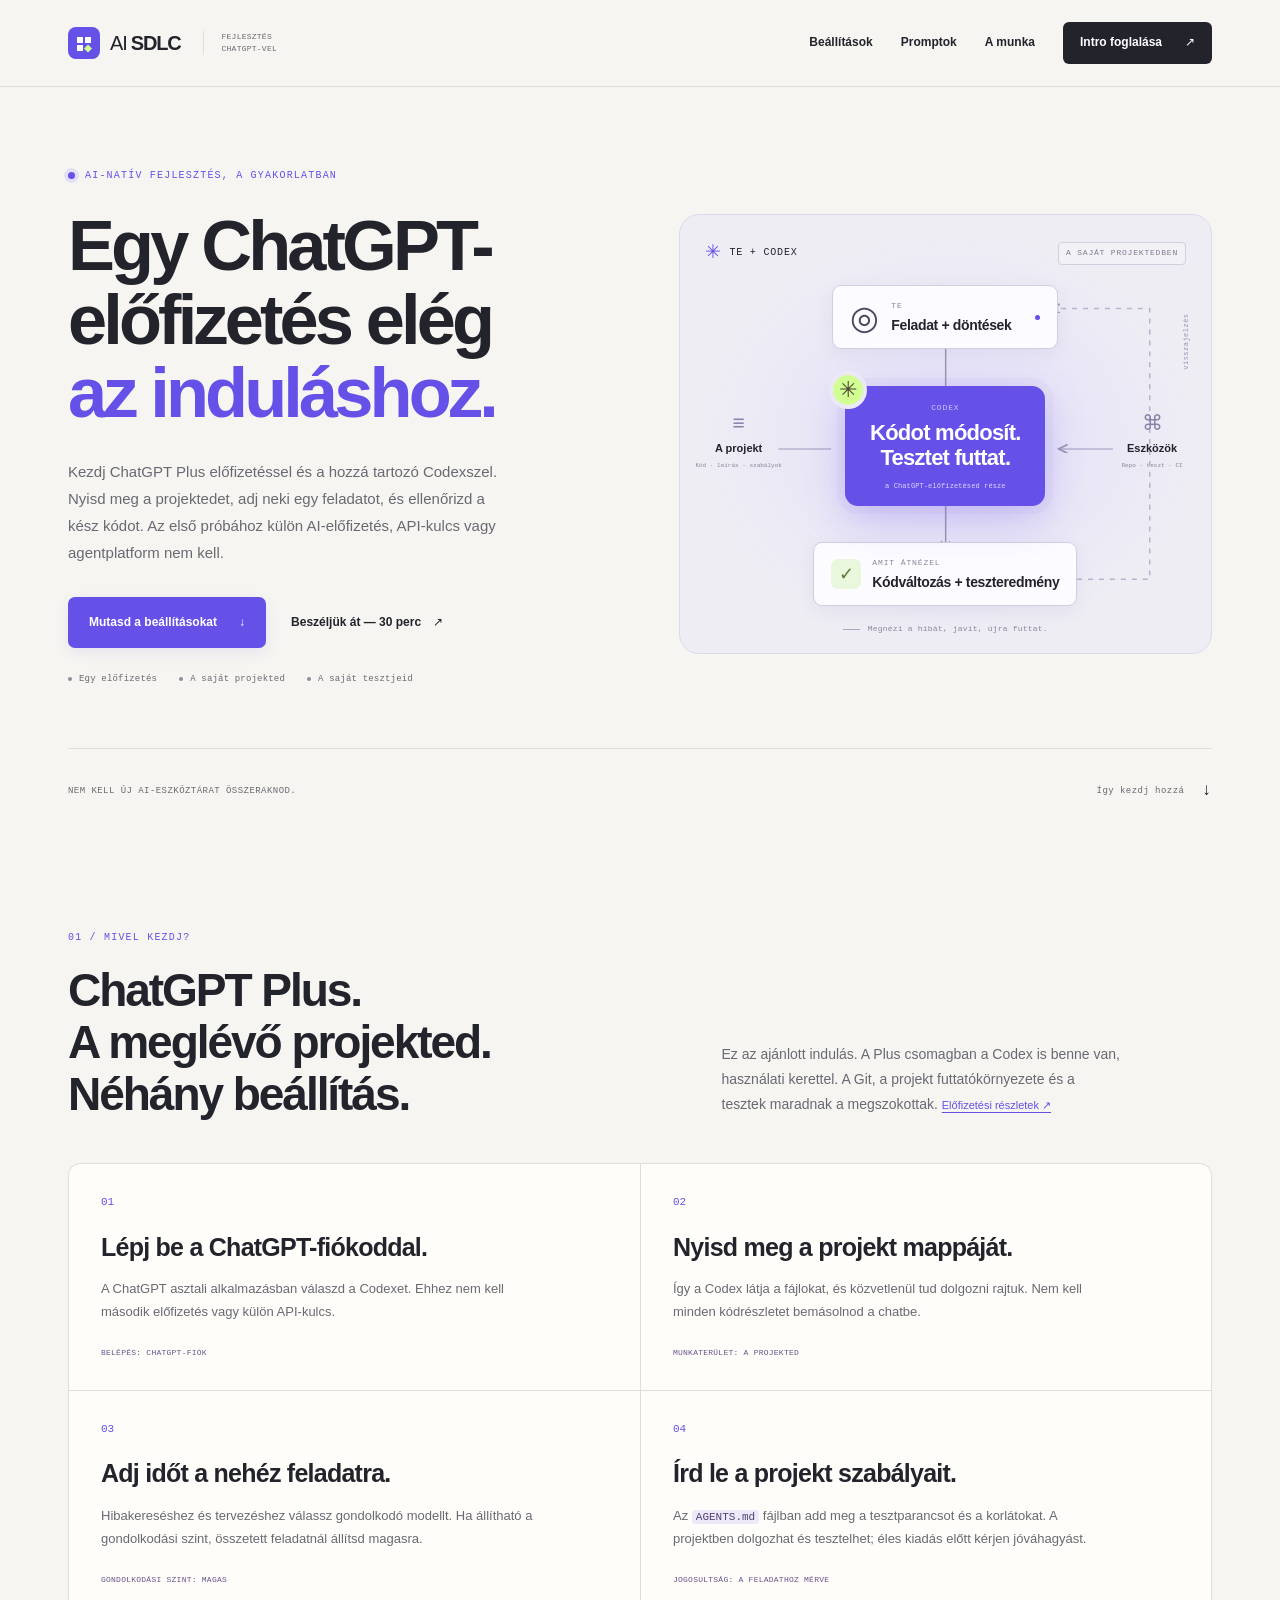
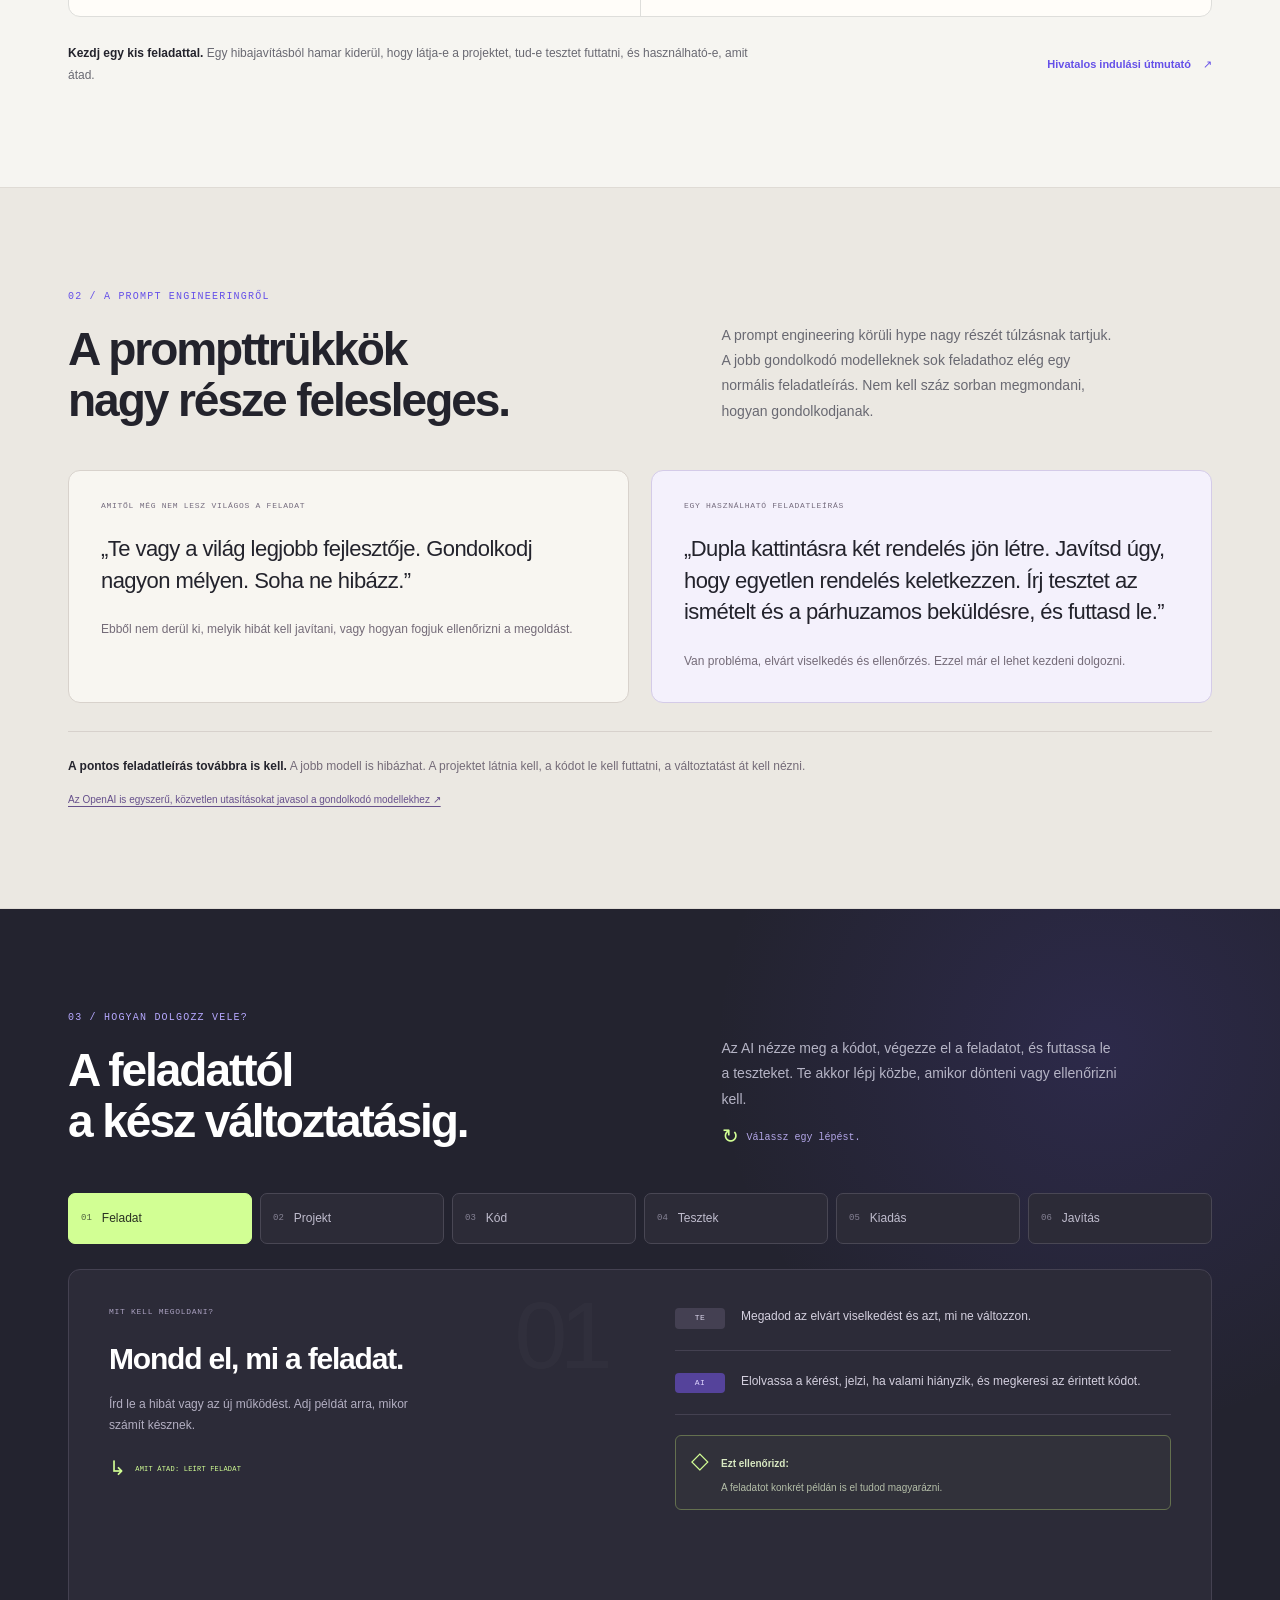
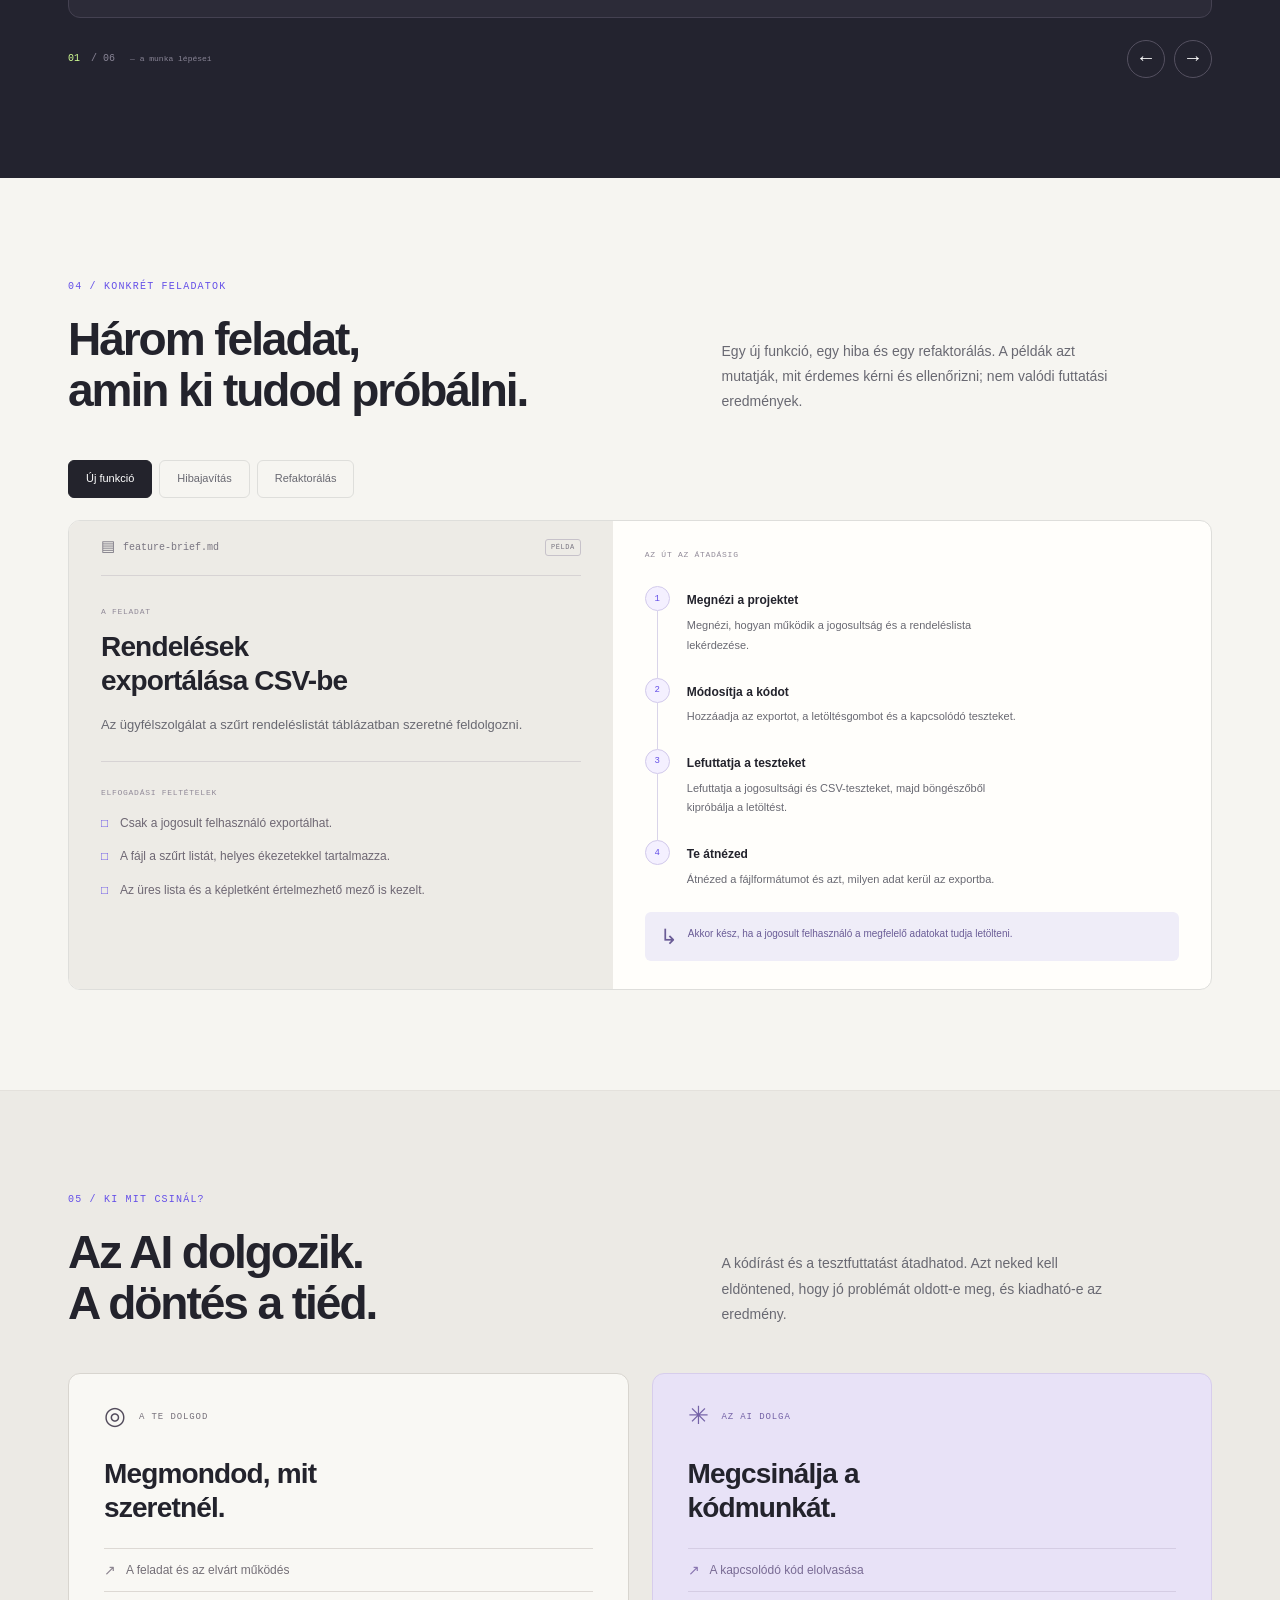
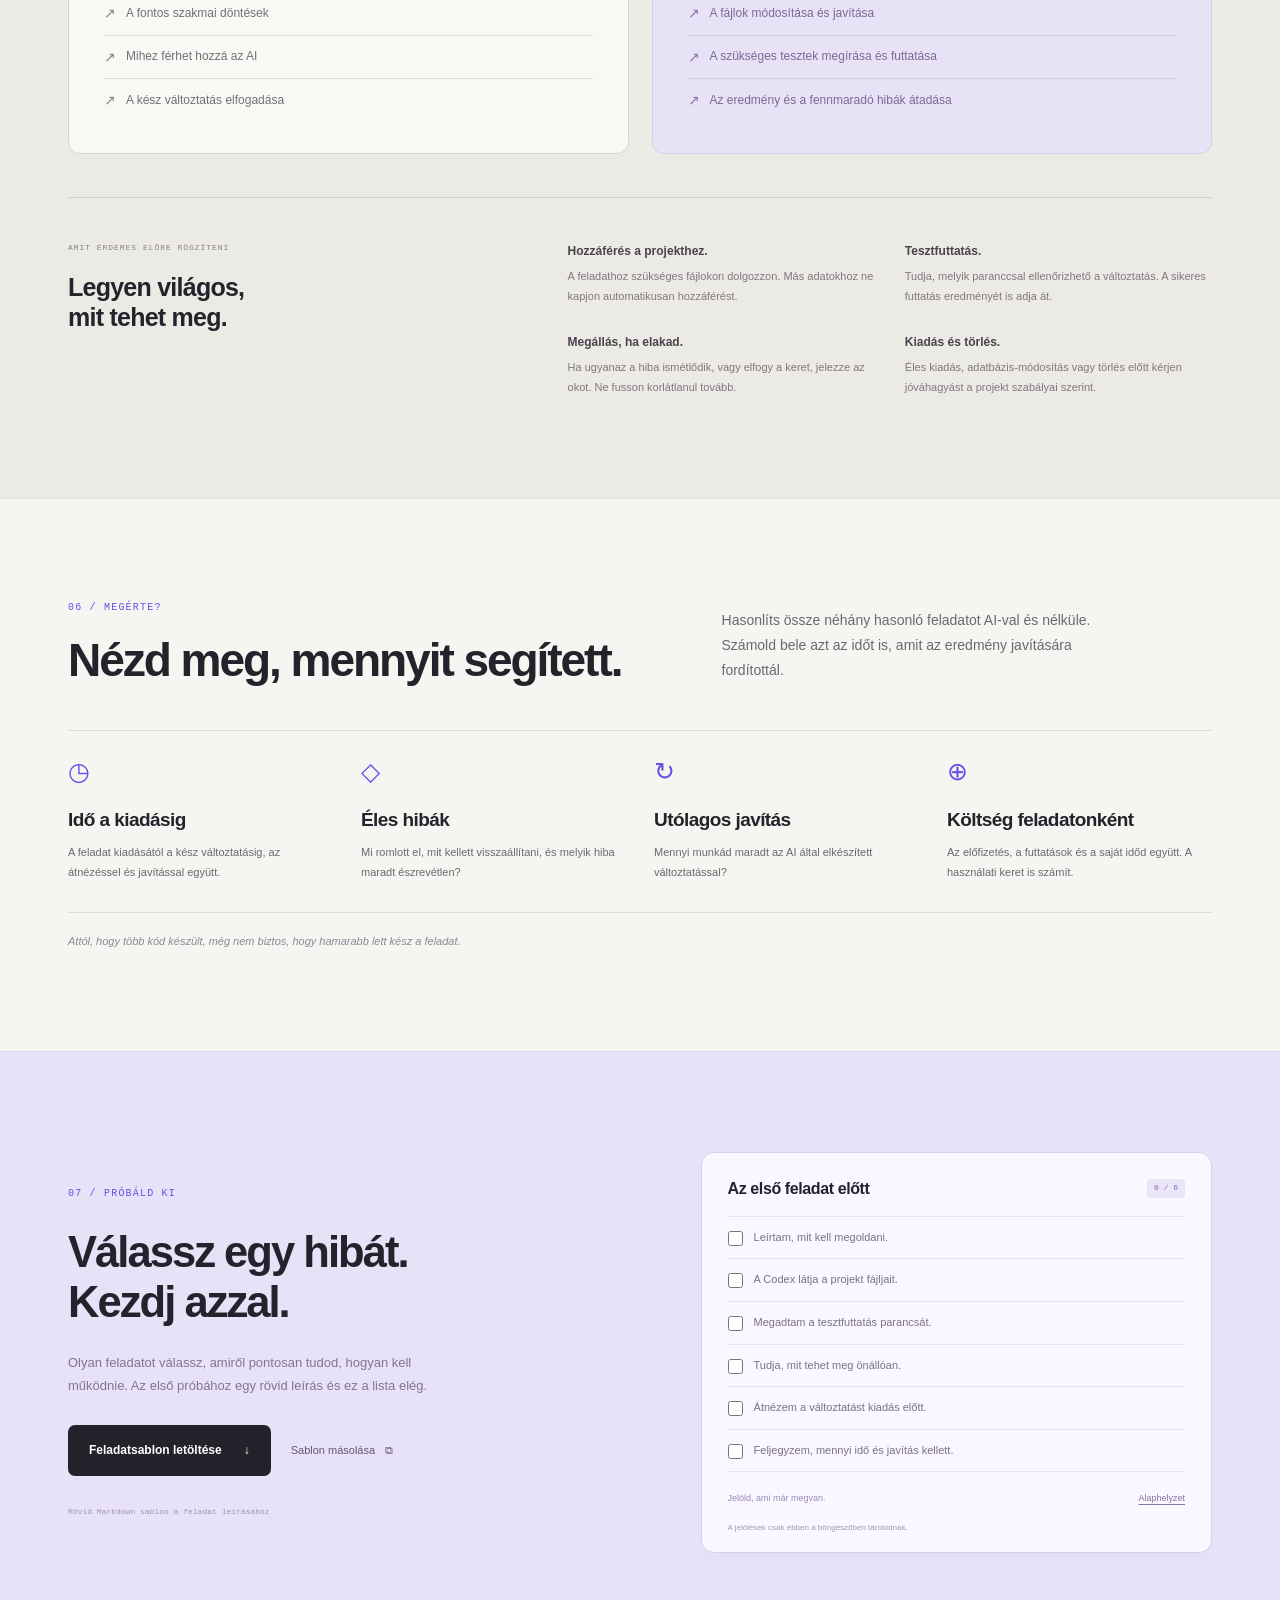
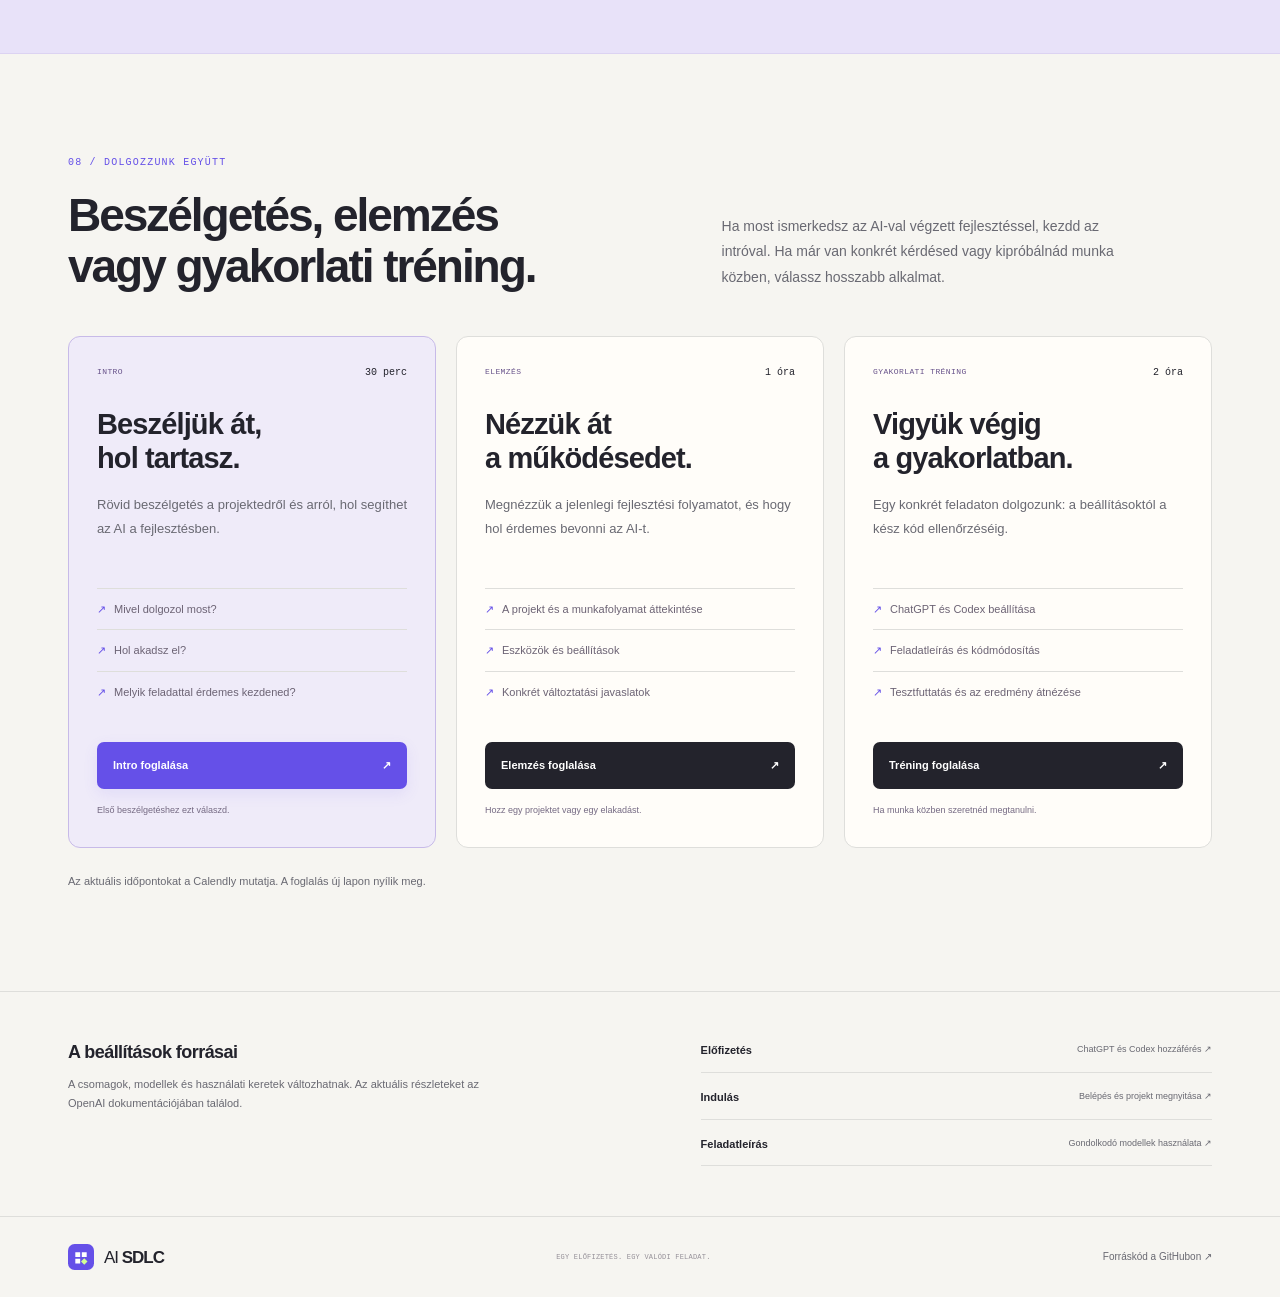
==== commit dd97e9d3: "Present intro, analysis and training as separate bookable offers" ====
--- a/site/index.html
+++ b/site/index.html
@@ -21,7 +21,7 @@
       <a class="brand" href="#" aria-label="AI SDLC kezdőlap"><img src="./favicon.svg" width="32" height="32" alt=""><span>AI <strong>SDLC</strong></span><span class="brand-note">FEJLESZTÉS CHATGPT-VEL</span></a>
       <button class="menu-toggle" type="button" aria-expanded="false" aria-controls="main-nav" aria-label="Navigáció megnyitása"><span></span><span></span></button>
       <nav id="main-nav" aria-label="Fő navigáció">
-        <a href="#beallitasok">Beállítások</a><a href="#szemlelet">Promptok</a><a href="#folyamat">A munka</a><a class="nav-cta" href="https://calendly.com/andraskasznar/30min" target="_blank" rel="noopener noreferrer" data-booking>Beszéljük át <span aria-hidden="true">↗</span></a>
+        <a href="#beallitasok">Beállítások</a><a href="#szemlelet">Promptok</a><a href="#folyamat">A munka</a><a class="nav-cta" href="https://calendly.com/andraskasznar/30min" target="_blank" rel="noopener noreferrer" data-booking="intro">Intro foglalása <span aria-hidden="true">↗</span></a>
       </nav>
     </div>
   </header>
@@ -31,7 +31,7 @@
         <p class="eyebrow"><span class="eyebrow-mark" aria-hidden="true"></span> AI-NATÍV FEJLESZTÉS, A GYAKORLATBAN</p>
         <h1 id="hero-title">Egy ChatGPT-<br>előfizetés elég<br><span>az induláshoz.</span></h1>
         <p class="hero-description">Kezdj ChatGPT Plus előfizetéssel és a hozzá tartozó Codexszel. Nyisd meg a projektedet, adj neki egy feladatot, és ellenőrizd a kész kódot. Az első próbához külön AI-előfizetés, API-kulcs vagy agentplatform nem kell.</p>
-        <div class="hero-actions"><a class="button button-primary" href="#beallitasok">Mutasd a beállításokat <span aria-hidden="true">↓</span></a><a class="text-link" href="https://calendly.com/andraskasznar/30min" target="_blank" rel="noopener noreferrer" data-booking>Beszéljük át — 30 perc <span aria-hidden="true">↗</span></a></div>
+        <div class="hero-actions"><a class="button button-primary" href="#beallitasok">Mutasd a beállításokat <span aria-hidden="true">↓</span></a><a class="text-link" href="https://calendly.com/andraskasznar/30min" target="_blank" rel="noopener noreferrer" data-booking="intro">Beszéljük át — 30 perc <span aria-hidden="true">↗</span></a></div>
         <div class="hero-values"><span>Egy előfizetés</span><span>A saját projekted</span><span>A saját tesztjeid</span></div>
       </div>
       <figure class="system-map" aria-label="Működési modell: az ember célt és korlátokat ad; az AI kontextussal és eszközökkel tervez, épít és ellenőriz; a bizonyíték visszacsatol az emberhez.">
@@ -133,9 +133,14 @@
 
     <section id="kezdd-el" class="start-section section" aria-labelledby="start-title"><div class="container start-grid"><div class="start-copy"><p class="eyebrow">07 / PRÓBÁLD KI</p><h2 id="start-title">Válassz egy hibát.<br>Kezdj azzal.</h2><p>Olyan feladatot válassz, amiről pontosan tudod, hogyan kell működnie. Az első próbához egy rövid leírás és ez a lista elég.</p><div class="start-actions"><a class="button button-dark" href="./brief-sablon.md" download>Feladatsablon letöltése <span aria-hidden="true">↓</span></a><button class="copy-button" id="copy-brief" type="button">Sablon másolása <span aria-hidden="true">⧉</span></button></div><p id="copy-status" class="copy-status" role="status"></p><span class="start-note">Rövid Markdown sablon a feladat leírásához</span></div><div class="pilot-checklist"><div class="checklist-heading"><h3>Az első feladat előtt</h3><span id="checklist-count">0 / 6</span></div><label><input type="checkbox" data-check="goal"><span>Leírtam, mit kell megoldani.</span></label><label><input type="checkbox" data-check="context"><span>A Codex látja a projekt fájljait.</span></label><label><input type="checkbox" data-check="commands"><span>Megadtam a tesztfuttatás parancsát.</span></label><label><input type="checkbox" data-check="limits"><span>Tudja, mit tehet meg önállóan.</span></label><label><input type="checkbox" data-check="review"><span>Átnézem a változtatást kiadás előtt.</span></label><label><input type="checkbox" data-check="baseline"><span>Feljegyzem, mennyi idő és javítás kellett.</span></label><div class="checklist-footer"><span id="checklist-message" role="status">Jelöld, ami már megvan.</span><button id="reset-checklist" type="button">Alaphelyzet</button></div><p class="storage-note" id="storage-note">A jelölések csak ebben a böngészőben tárolódnak.</p></div></div></section>
 
-    <section id="beszeljunk" class="booking-section section" aria-labelledby="booking-title"><div class="container booking-grid">
-      <div><p class="eyebrow">08 / BESZÉLJÜK ÁT</p><h2 id="booking-title">Nézzük meg<br>a te projekteden.</h2><p class="booking-description">Hozz egy konkrét feladatot. Átbeszéljük, milyen beállításokkal kezdj, mit adj át a Codexnek, és hogyan ellenőrizd az eredményt.</p><a class="button button-primary" href="https://calendly.com/andraskasznar/30min" target="_blank" rel="noopener noreferrer" data-booking>Foglalj 30 percet <span aria-hidden="true">↗</span></a><p class="booking-note">Az időpontot a Calendly oldalán választod ki.</p></div>
-      <div class="booking-agenda"><div class="booking-agenda-heading"><span class="booking-duration">30 <span>perc</span></span><h3>Egy feladatból indulunk.</h3></div><ol><li><span>01</span><div><strong>Mit szeretnél megoldani?</strong><p>Megnézzük a feladatot és a projekt jelenlegi állapotát.</p></div></li><li><span>02</span><div><strong>Hogyan dolgozzon rajta az AI?</strong><p>Kiválasztjuk az induló beállításokat és a szükséges hozzáférést.</p></div></li><li><span>03</span><div><strong>Honnan tudjuk, hogy kész?</strong><p>Meghatározzuk, mit kell futtatni és átnézni az átadáskor.</p></div></li></ol></div>
+    <section id="beszeljunk" class="booking-section section" aria-labelledby="booking-title"><div class="container">
+      <div class="section-heading"><div><p class="eyebrow">08 / DOLGOZZUNK EGYÜTT</p><h2 id="booking-title">Beszélgetés, elemzés<br>vagy gyakorlati tréning.</h2></div><p>Ha most ismerkedsz az AI-val végzett fejlesztéssel, kezdd az intróval. Ha már van konkrét kérdésed vagy kipróbálnád munka közben, válassz hosszabb alkalmat.</p></div>
+      <div class="offer-grid">
+        <article class="offer-card offer-intro" aria-labelledby="intro-title"><div class="offer-top"><span class="offer-label">INTRO</span><span class="offer-duration">30 perc</span></div><h3 id="intro-title">Beszéljük át,<br>hol tartasz.</h3><p>Rövid beszélgetés a projektedről és arról, hol segíthet az AI a fejlesztésben.</p><ul><li>Mivel dolgozol most?</li><li>Hol akadsz el?</li><li>Melyik feladattal érdemes kezdened?</li></ul><a class="button button-primary" href="https://calendly.com/andraskasznar/30min" target="_blank" rel="noopener noreferrer" data-booking="intro">Intro foglalása <span aria-hidden="true">↗</span></a><span class="offer-footnote">Első beszélgetéshez ezt válaszd.</span></article>
+        <article class="offer-card" aria-labelledby="analysis-title"><div class="offer-top"><span class="offer-label">ELEMZÉS</span><span class="offer-duration">1 óra</span></div><h3 id="analysis-title">Nézzük át<br>a működésedet.</h3><p>Megnézzük a jelenlegi fejlesztési folyamatot, és hogy hol érdemes bevonni az AI-t.</p><ul><li>A projekt és a munkafolyamat áttekintése</li><li>Eszközök és beállítások</li><li>Konkrét változtatási javaslatok</li></ul><a class="button button-dark" href="https://calendly.com/andraskasznar/elemzes" target="_blank" rel="noopener noreferrer" data-booking="analysis">Elemzés foglalása <span aria-hidden="true">↗</span></a><span class="offer-footnote">Hozz egy projektet vagy egy elakadást.</span></article>
+        <article class="offer-card" aria-labelledby="training-title"><div class="offer-top"><span class="offer-label">GYAKORLATI TRÉNING</span><span class="offer-duration">2 óra</span></div><h3 id="training-title">Vigyük végig<br>a gyakorlatban.</h3><p>Egy konkrét feladaton dolgozunk: a beállításoktól a kész kód ellenőrzéséig.</p><ul><li>ChatGPT és Codex beállítása</li><li>Feladatleírás és kódmódosítás</li><li>Tesztfuttatás és az eredmény átnézése</li></ul><a class="button button-dark" href="https://calendly.com/andraskasznar/gyakorlati-ai-nativ-fejlesztesi-trening" target="_blank" rel="noopener noreferrer" data-booking="training">Tréning foglalása <span aria-hidden="true">↗</span></a><span class="offer-footnote">Ha munka közben szeretnéd megtanulni.</span></article>
+      </div>
+      <p class="offers-note">Az aktuális időpontokat a Calendly mutatja. A foglalás új lapon nyílik meg.</p>
     </div></section>
 
     <section class="sources container" aria-labelledby="sources-title"><div><h2 id="sources-title">A beállítások forrásai</h2><p>A csomagok, modellek és használati keretek változhatnak. Az aktuális részleteket az OpenAI dokumentációjában találod.</p></div><div class="source-links"><a href="https://learn.chatgpt.com/docs/pricing" target="_blank" rel="noopener noreferrer">Előfizetés <span>ChatGPT és Codex hozzáférés ↗</span></a><a href="https://learn.chatgpt.com/docs/quickstart" target="_blank" rel="noopener noreferrer">Indulás <span>Belépés és projekt megnyitása ↗</span></a><a href="https://platform.openai.com/docs/guides/reasoning-best-practices" target="_blank" rel="noopener noreferrer">Feladatleírás <span>Gondolkodó modellek használata ↗</span></a></div></section>
--- a/site/styles.css
+++ b/site/styles.css
@@ -267,3 +267,23 @@
 @media(max-width:820px){.setup-grid article{padding:25px}.setup-grid h3{font-size:23px}.setup-grid p{font-size:12px}.setup-bottom{align-items:flex-start;flex-direction:column;gap:16px}.prompt-comparison article{padding:25px}.prompt-comparison blockquote{font-size:20px}.booking-grid{gap:30px}.booking-agenda{padding:26px}.booking-agenda-heading{gap:18px}.booking-agenda h3{font-size:22px}}
 @media(max-width:640px){.setup-grid,.prompt-comparison,.booking-grid{grid-template-columns:1fr}.setup-grid article{padding:25px 24px}.setup-grid article:nth-child(even){border-left:0}.setup-grid article+article{border-top:1px solid var(--line)}.setup-grid h3{font-size:25px}.setup-grid p{font-size:13px}.setup-setting{font-size:8px;padding-top:20px}.setup-bottom{gap:18px;padding-top:22px}.setup-bottom p{font-size:12px}.setup-bottom .text-link{font-size:11px}.prompt-comparison{gap:17px}.prompt-comparison article{padding:25px 24px}.prompt-comparison blockquote{font-size:23px}.prompt-comparison .example-kicker{font-size:8px}.prompt-comparison p,.prompt-note p{font-size:12px}.prompt-note a{font-size:10px}.booking-grid{gap:35px}.booking-description{font-size:13px}.booking-agenda{padding:25px 24px}.booking-agenda h3{font-size:25px}.booking-agenda li p{font-size:12px}.booking-agenda strong{font-size:13px}}
 @media print{.setup-grid,.prompt-comparison,.booking-grid{break-inside:avoid}.booking-section .button{display:none}}
+
+/* Three appointment types; the introduction remains the main entry point. */
+.offer-grid{display:grid;grid-template-columns:repeat(3,minmax(0,1fr));gap:20px}
+.offer-card{display:flex;flex-direction:column;padding:28px;border:1px solid var(--line);border-radius:12px;background:#fffdf9;min-width:0}
+.offer-intro{background:#efebf9;border-color:#c7bae8}
+.offer-top{display:flex;align-items:center;justify-content:space-between;gap:12px;margin-bottom:26px}
+.offer-label{font-family:var(--mono);font-size:8px;letter-spacing:.05em;color:#68538b}
+.offer-duration{font-family:var(--mono);font-size:10px;white-space:nowrap;color:var(--ink)}
+.offer-card h3{font-size:29px;line-height:1.18;margin-bottom:18px}
+.offer-card>p{font-size:13px;line-height:1.8;color:var(--muted);min-height:70px}
+.offer-card ul{list-style:none;padding:0;margin:25px 0 30px}
+.offer-card li{position:relative;padding:11px 0 11px 17px;border-top:1px solid var(--line);font-size:11px;line-height:1.65;color:#6c6374}
+.offer-card li:before{content:"↗";position:absolute;left:0;color:var(--purple)}
+.offer-card .button{margin-top:auto;width:100%;font-size:11px;padding:14px 15px;justify-content:space-between;gap:12px}
+.offer-footnote{font-size:9px;color:#756a83;margin-top:14px;line-height:1.7}
+.offers-note{font-size:11px;line-height:1.8;color:var(--muted);margin-top:24px}
+@media(max-width:1100px){.offer-grid{gap:16px}.offer-card{padding:24px}.offer-card h3{font-size:27px}.offer-card>p{font-size:12px;min-height:85px}.offer-label{font-size:7px}}
+@media(max-width:900px){.offer-grid{grid-template-columns:1fr;max-width:600px;margin:0 auto;gap:18px}.offer-card{padding:28px}.offer-card>p{min-height:0;font-size:13px}.offer-card h3{font-size:29px}.offer-label{font-size:9px}.offer-card li{font-size:12px}.offer-card .button{max-width:300px}.offers-note{max-width:600px;margin:24px auto 0}}
+@media(max-width:640px){.offer-card{padding:25px 24px}.offer-top{margin-bottom:23px}.offer-label{font-size:8px}.offer-card h3{font-size:30px}.offer-card>p{font-size:13px}.offer-card .button{max-width:none}.offer-footnote{font-size:10px}}
+@media print{.offer-card{break-inside:avoid}.offer-card .button{display:none}}
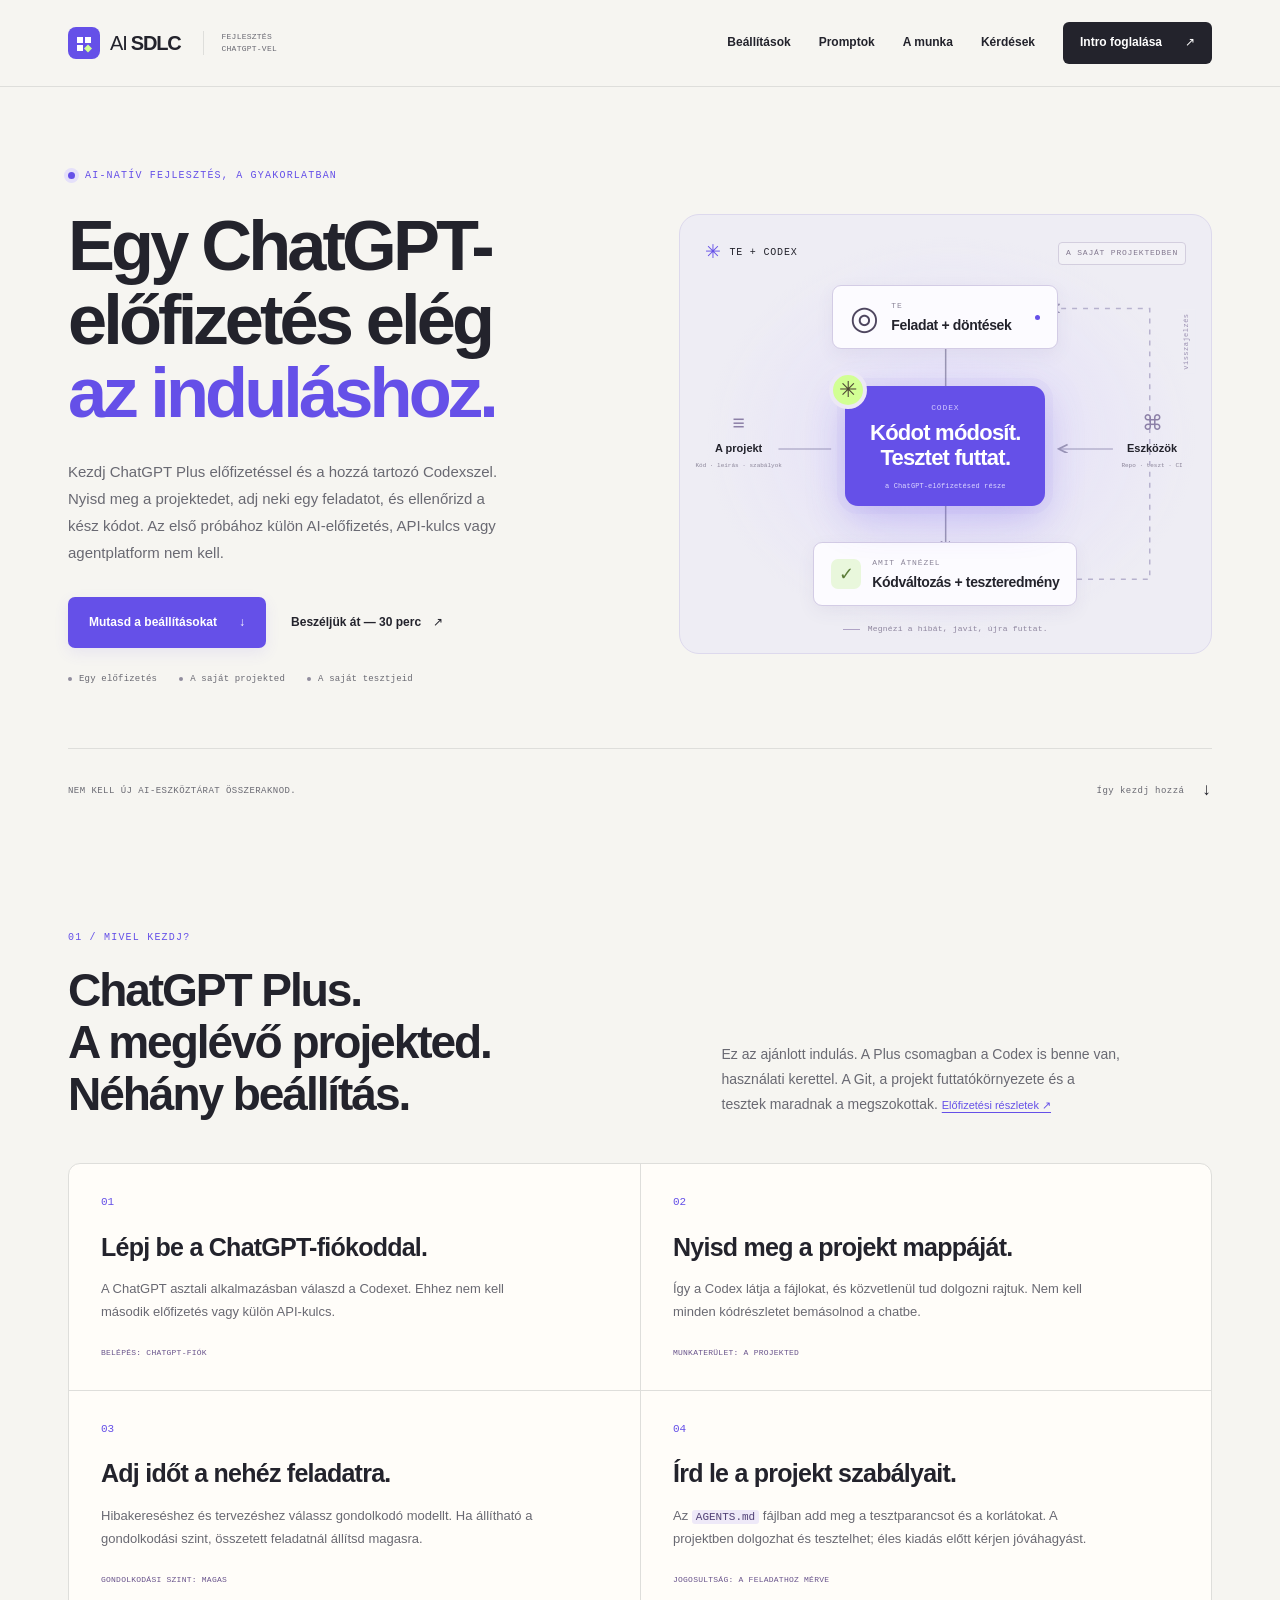
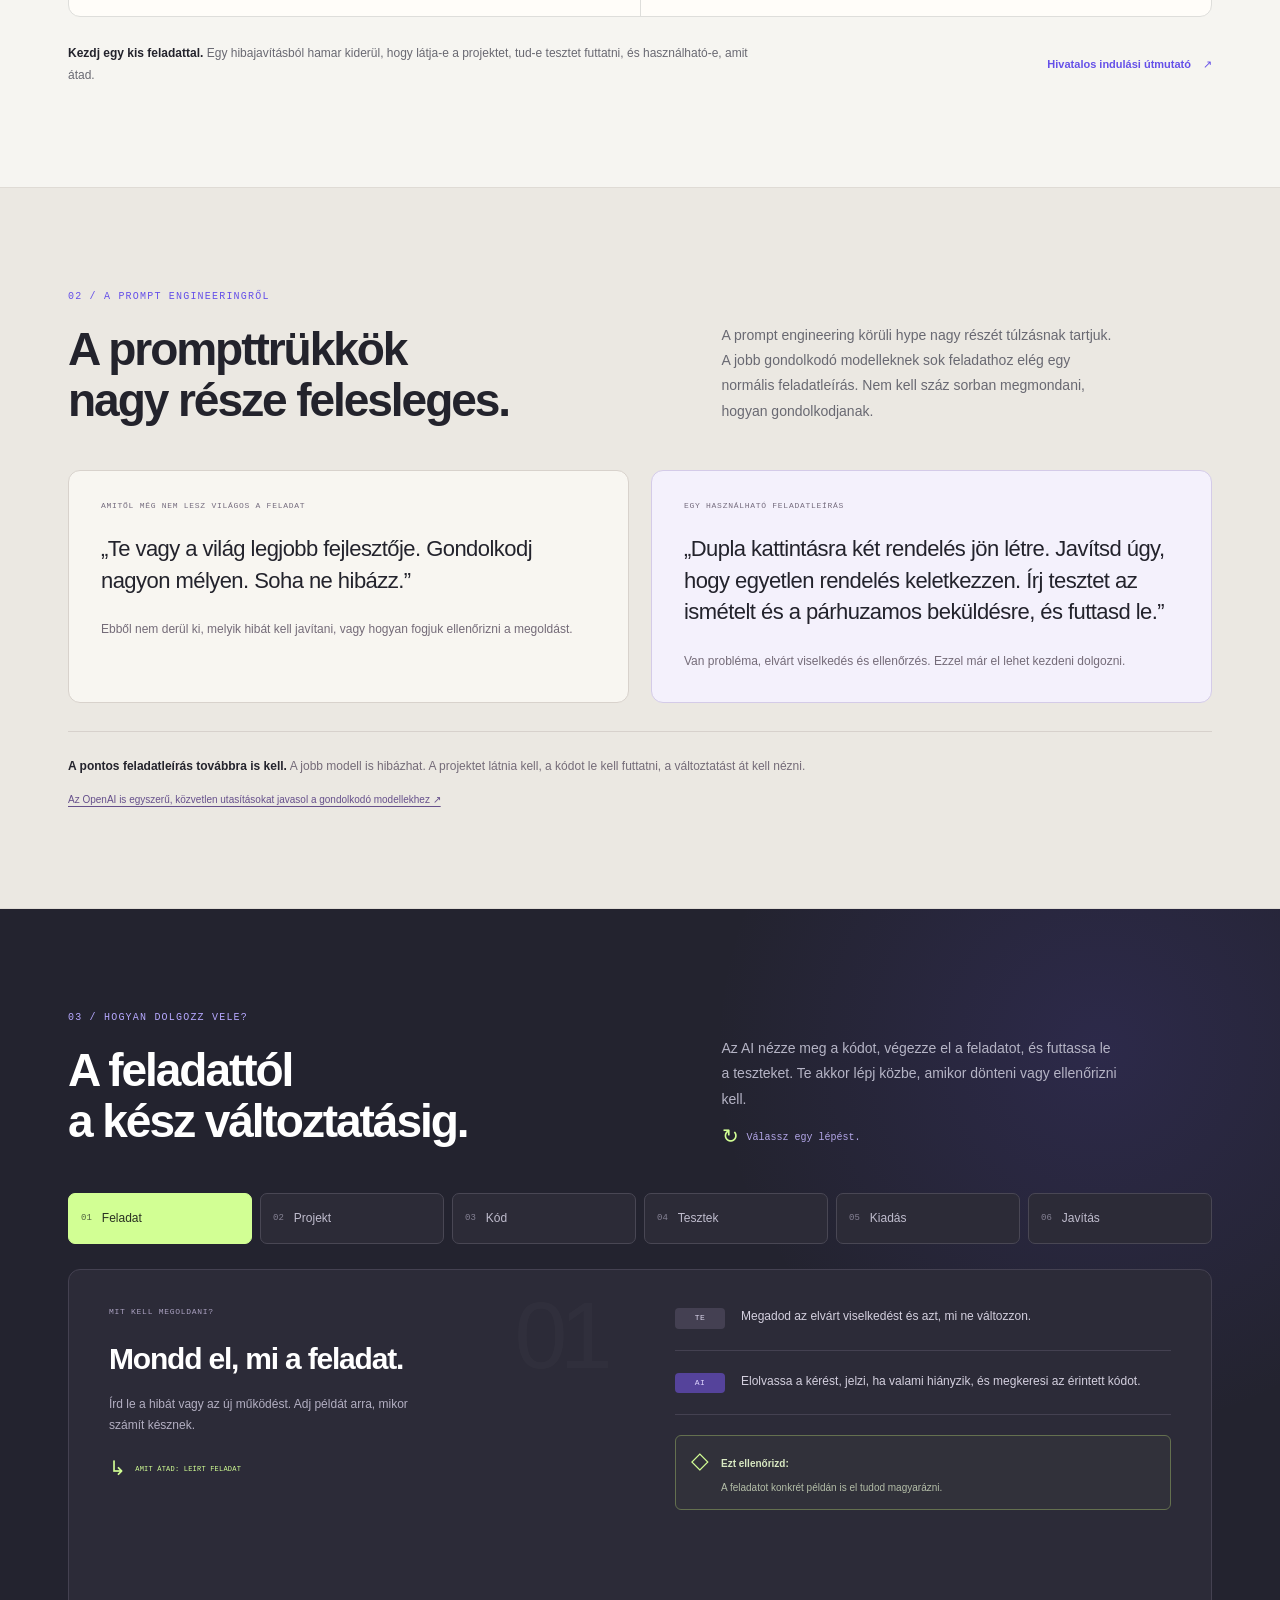
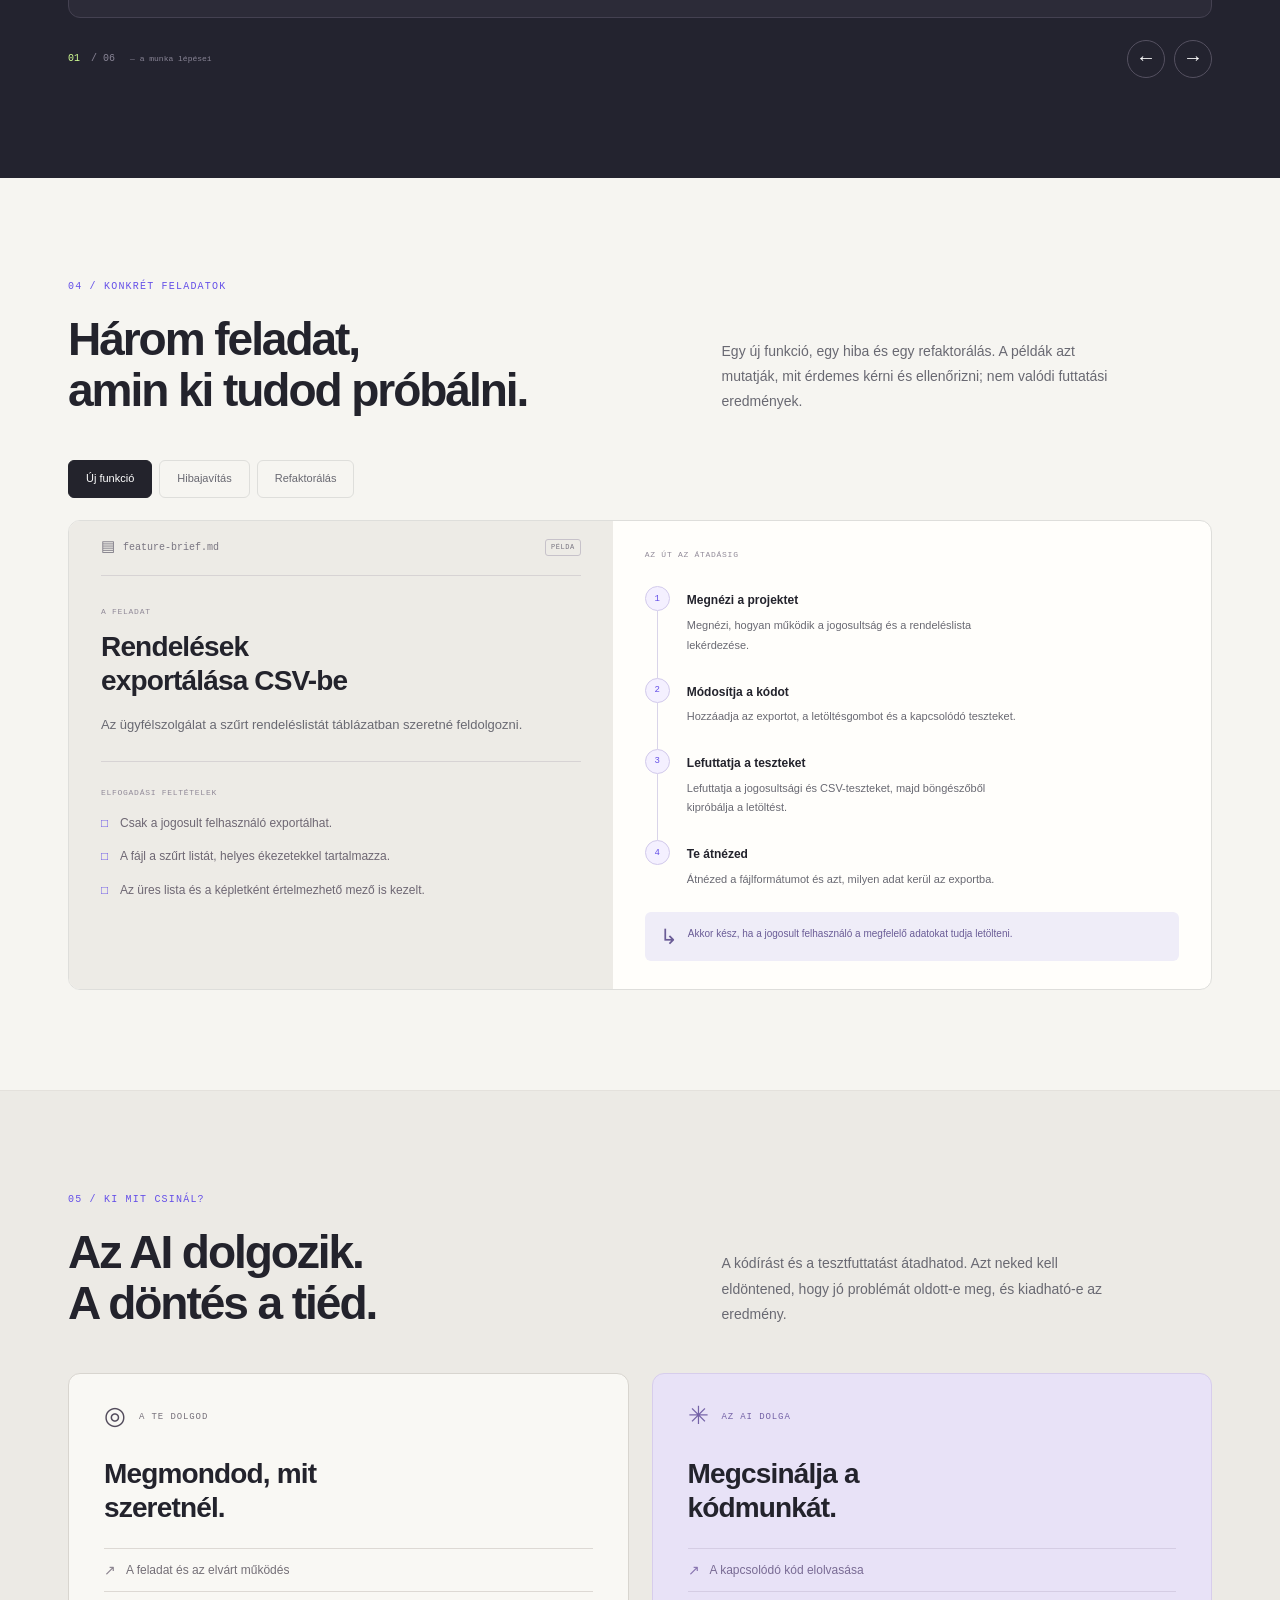
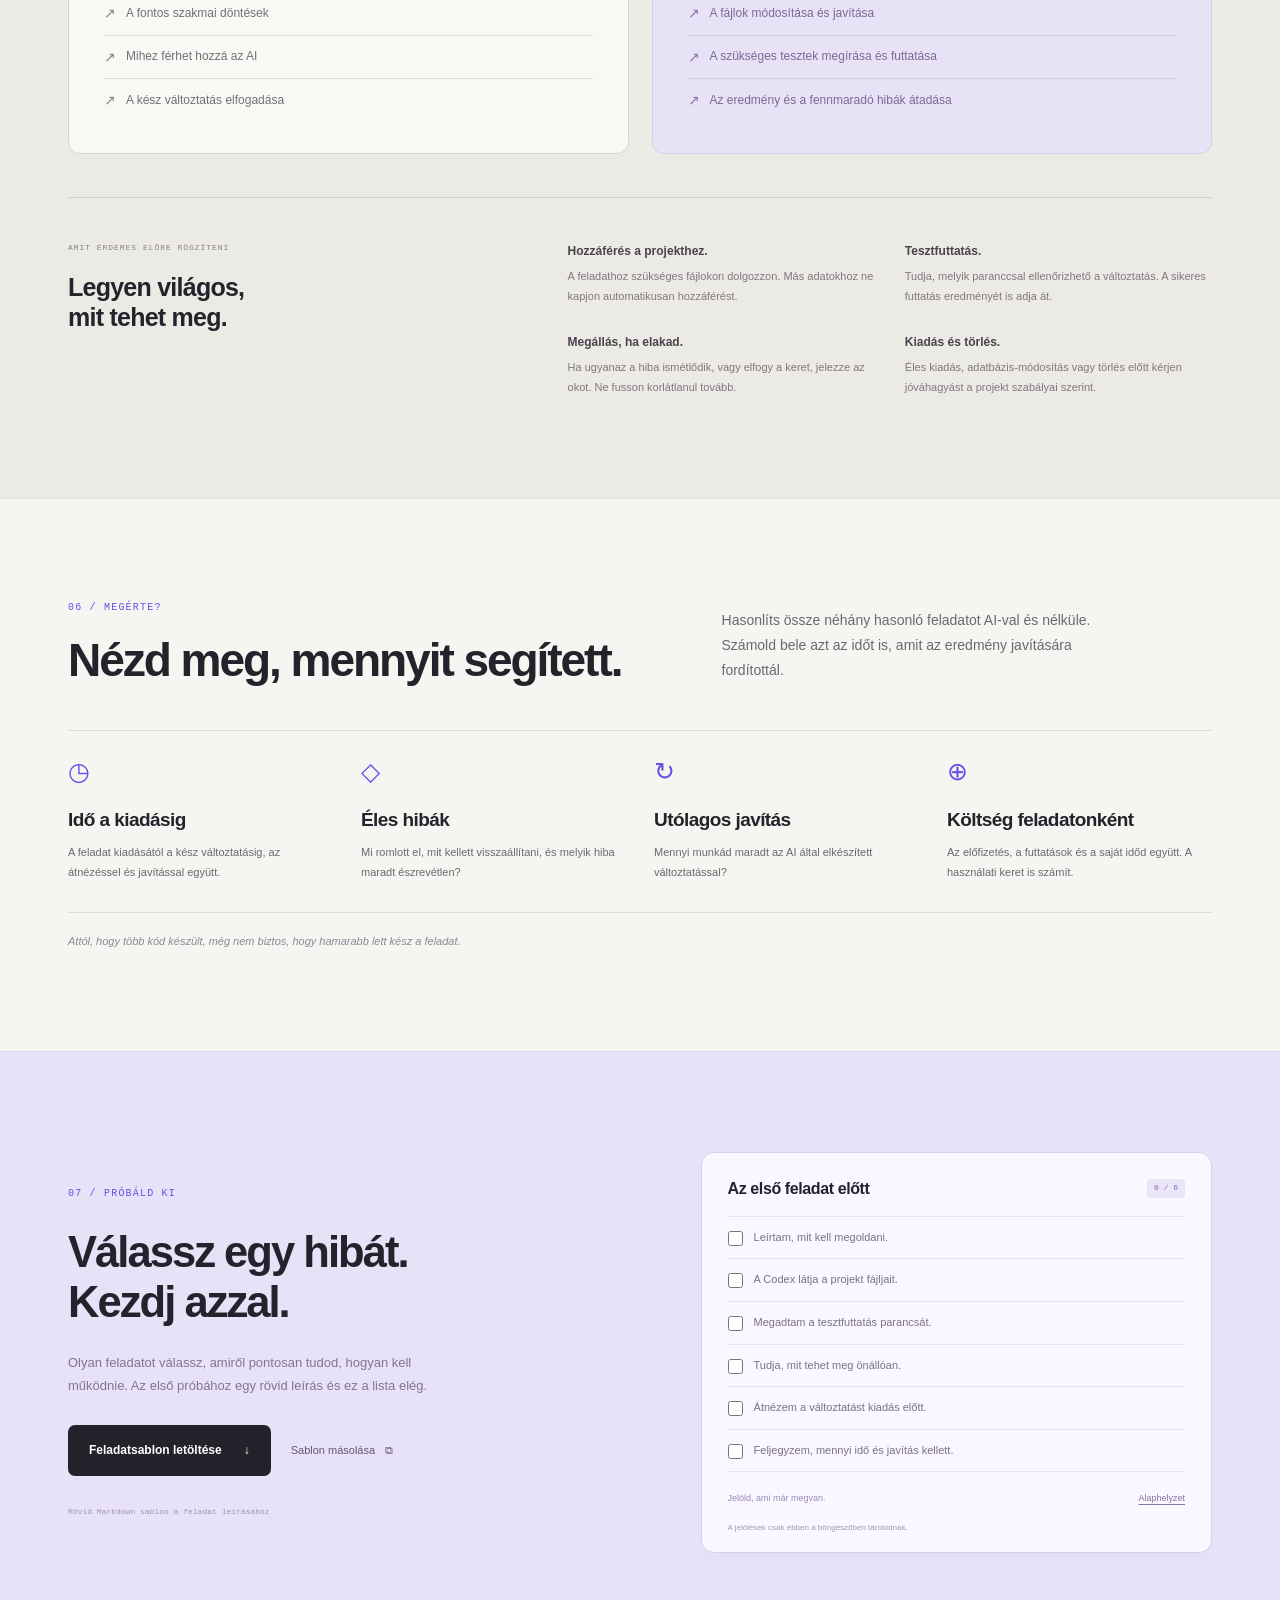
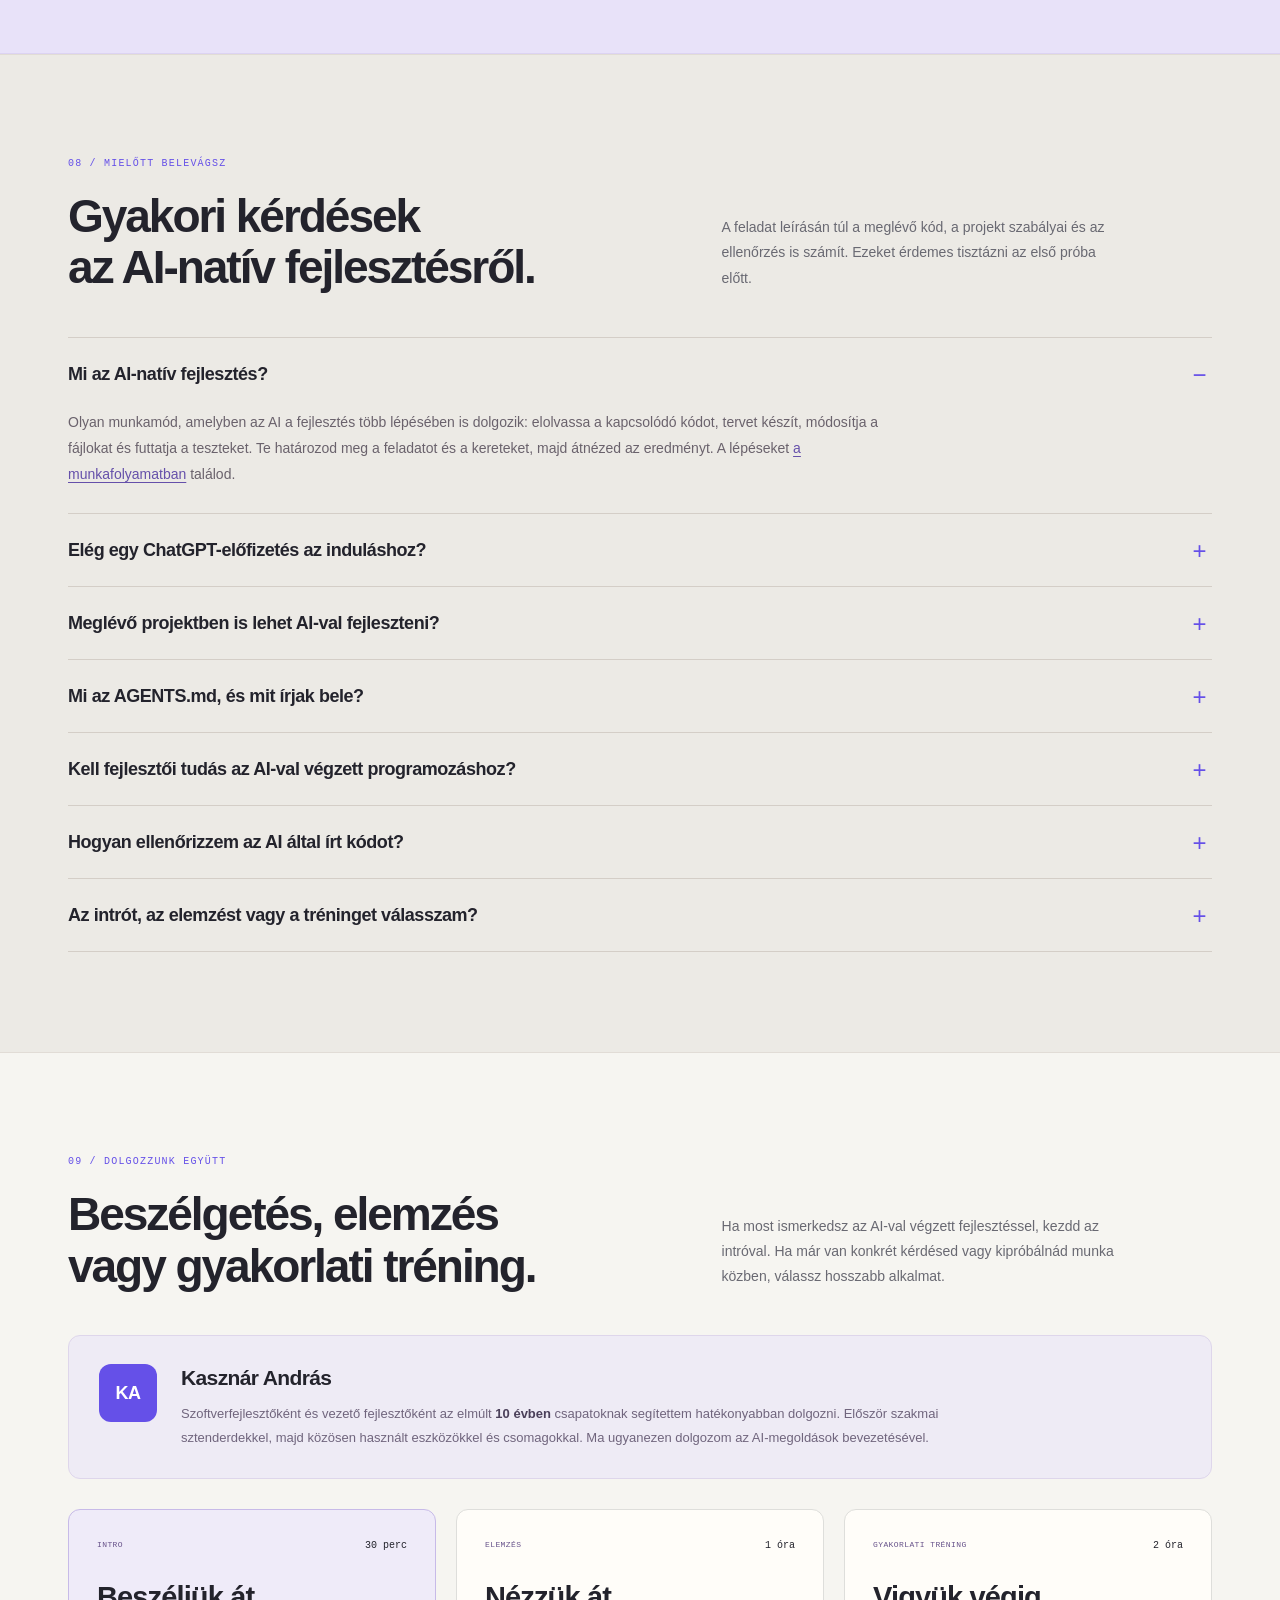
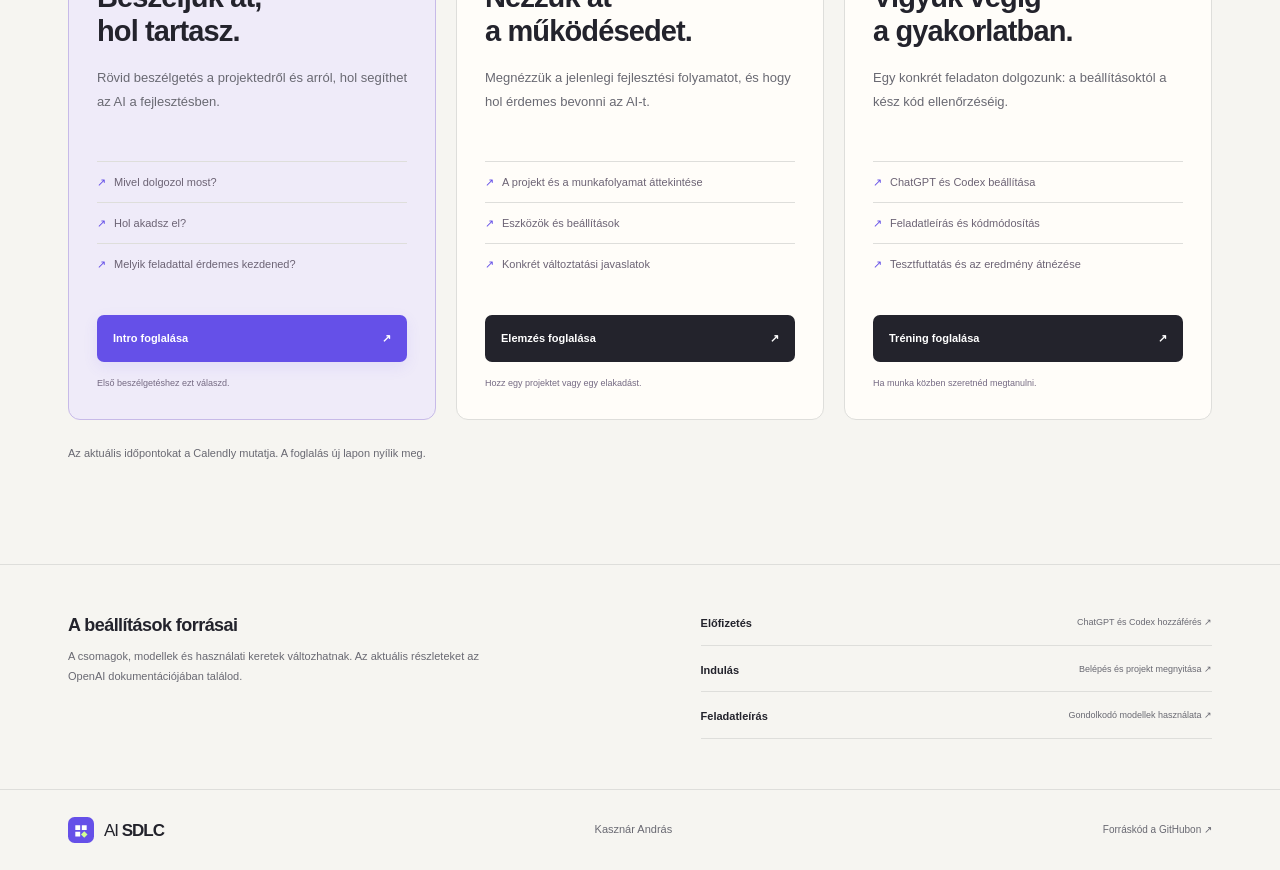
==== commit 5d0e4b43: "Add practical AI development FAQ, author bio and SEO metadata" ====
--- a/site/index.html
+++ b/site/index.html
@@ -4,15 +4,69 @@
   <meta charset="utf-8">
   <meta name="viewport" content="width=device-width, initial-scale=1">
   <meta name="theme-color" content="#f6f5f1">
-  <meta name="description" content="Kezdj AI-val fejleszteni egy ChatGPT-előfizetéssel. Konkrét beállítások, rendes feladatleírás, saját tesztek. Külön AI-termék nem kell az induláshoz.">
-  <meta property="og:title" content="AI SDLC — Egy ChatGPT-előfizetés elég az induláshoz.">
-  <meta property="og:description" content="Így indulj el ChatGPT-vel és Codexszel. Prompttrükkök helyett konkrét feladatok, futó tesztek és ellenőrzött kód.">
+  <meta name="description" content="AI-natív szoftverfejlesztés ChatGPT-vel és Codexszel. Gyakorlati beállítások, kódellenőrzés, konzultáció és tréning Kasznár Andrással.">
+  <meta name="author" content="Kasznár András">
+  <meta name="robots" content="index,follow,max-image-preview:large">
+  <link rel="canonical" href="https://kasznare.github.io/AI-SDLC/">
+  <link rel="sitemap" type="application/xml" href="./sitemap.xml">
+  <meta property="og:title" content="AI-natív fejlesztés — ChatGPT és Codex | AI SDLC">
+  <meta property="og:description" content="Gyakorlati indulás ChatGPT-vel és Codexszel. Konzultáció, elemzés és tréning Kasznár Andrással, 10 év fejlesztői és vezető fejlesztői tapasztalattal.">
   <meta property="og:type" content="website">
+  <meta property="og:url" content="https://kasznare.github.io/AI-SDLC/">
+  <meta property="og:site_name" content="AI SDLC">
   <meta property="og:locale" content="hu_HU">
-  <title>AI SDLC — Kezdj egy ChatGPT-előfizetéssel</title>
+  <meta property="og:image" content="https://kasznare.github.io/AI-SDLC/social-preview.png">
+  <meta property="og:image:width" content="1200">
+  <meta property="og:image:height" content="630">
+  <meta property="og:image:alt" content="AI SDLC — AI-natív fejlesztés ChatGPT-vel és Codexszel. Konzultáció, elemzés és gyakorlati tréning Kasznár Andrással.">
+  <meta name="twitter:card" content="summary_large_image">
+  <meta name="twitter:title" content="AI-natív fejlesztés — ChatGPT és Codex | AI SDLC">
+  <meta name="twitter:description" content="Gyakorlati beállítások, kódellenőrzés, konzultáció és tréning Kasznár Andrással.">
+  <meta name="twitter:image" content="https://kasznare.github.io/AI-SDLC/social-preview.png">
+  <meta name="twitter:image:alt" content="AI SDLC — AI-natív fejlesztés ChatGPT-vel és Codexszel.">
+  <title>AI-natív fejlesztés — ChatGPT és Codex | AI SDLC</title>
   <link rel="icon" type="image/svg+xml" href="./favicon.svg">
-  <link rel="stylesheet" href="./styles.css">
+  <link rel="stylesheet" href="./styles.css?v=c895f2ebdcb8">
   <script src="./app.js" defer></script>
+  <script type="application/ld+json">
+  {
+    "@context": "https://schema.org",
+    "@graph": [
+      {
+        "@type": "WebSite",
+        "@id": "https://kasznare.github.io/AI-SDLC/#website",
+        "url": "https://kasznare.github.io/AI-SDLC/",
+        "name": "AI SDLC",
+        "inLanguage": "hu-HU",
+        "publisher": {"@id": "https://kasznare.github.io/AI-SDLC/#andras"}
+      },
+      {
+        "@type": "WebPage",
+        "@id": "https://kasznare.github.io/AI-SDLC/#webpage",
+        "url": "https://kasznare.github.io/AI-SDLC/",
+        "name": "AI-natív fejlesztés — ChatGPT és Codex | AI SDLC",
+        "description": "AI-natív szoftverfejlesztés ChatGPT-vel és Codexszel. Gyakorlati beállítások, kódellenőrzés, konzultáció és tréning Kasznár Andrással.",
+        "inLanguage": "hu-HU",
+        "isPartOf": {"@id": "https://kasznare.github.io/AI-SDLC/#website"},
+        "author": {"@id": "https://kasznare.github.io/AI-SDLC/#andras"},
+        "primaryImageOfPage": {
+          "@type": "ImageObject",
+          "url": "https://kasznare.github.io/AI-SDLC/social-preview.png",
+          "width": 1200,
+          "height": 630
+        }
+      },
+      {
+        "@type": "Person",
+        "@id": "https://kasznare.github.io/AI-SDLC/#andras",
+        "url": "https://kasznare.github.io/AI-SDLC/#rolam",
+        "name": "Kasznár András",
+        "jobTitle": "Szoftverfejlesztő és vezető fejlesztő",
+        "description": "Az elmúlt 10 évben csapatok hatékony működését segítette szakmai sztenderdek, közösen használt eszközök, csomagok és AI-megoldások bevezetésével."
+      }
+    ]
+  }
+  </script>
 </head>
 <body>
   <a class="skip-link" href="#tartalom">Ugrás a tartalomra</a>
@@ -21,7 +75,7 @@
       <a class="brand" href="#" aria-label="AI SDLC kezdőlap"><img src="./favicon.svg" width="32" height="32" alt=""><span>AI <strong>SDLC</strong></span><span class="brand-note">FEJLESZTÉS CHATGPT-VEL</span></a>
       <button class="menu-toggle" type="button" aria-expanded="false" aria-controls="main-nav" aria-label="Navigáció megnyitása"><span></span><span></span></button>
       <nav id="main-nav" aria-label="Fő navigáció">
-        <a href="#beallitasok">Beállítások</a><a href="#szemlelet">Promptok</a><a href="#folyamat">A munka</a><a class="nav-cta" href="https://calendly.com/andraskasznar/30min" target="_blank" rel="noopener noreferrer" data-booking="intro">Intro foglalása <span aria-hidden="true">↗</span></a>
+        <a href="#beallitasok">Beállítások</a><a href="#szemlelet">Promptok</a><a href="#folyamat">A munka</a><a href="#kerdesek">Kérdések</a><a class="nav-cta" href="https://calendly.com/andraskasznar/30min" target="_blank" rel="noopener noreferrer" data-booking="intro">Intro foglalása <span aria-hidden="true">↗</span></a>
       </nav>
     </div>
   </header>
@@ -133,8 +187,22 @@
 
     <section id="kezdd-el" class="start-section section" aria-labelledby="start-title"><div class="container start-grid"><div class="start-copy"><p class="eyebrow">07 / PRÓBÁLD KI</p><h2 id="start-title">Válassz egy hibát.<br>Kezdj azzal.</h2><p>Olyan feladatot válassz, amiről pontosan tudod, hogyan kell működnie. Az első próbához egy rövid leírás és ez a lista elég.</p><div class="start-actions"><a class="button button-dark" href="./brief-sablon.md" download>Feladatsablon letöltése <span aria-hidden="true">↓</span></a><button class="copy-button" id="copy-brief" type="button">Sablon másolása <span aria-hidden="true">⧉</span></button></div><p id="copy-status" class="copy-status" role="status"></p><span class="start-note">Rövid Markdown sablon a feladat leírásához</span></div><div class="pilot-checklist"><div class="checklist-heading"><h3>Az első feladat előtt</h3><span id="checklist-count">0 / 6</span></div><label><input type="checkbox" data-check="goal"><span>Leírtam, mit kell megoldani.</span></label><label><input type="checkbox" data-check="context"><span>A Codex látja a projekt fájljait.</span></label><label><input type="checkbox" data-check="commands"><span>Megadtam a tesztfuttatás parancsát.</span></label><label><input type="checkbox" data-check="limits"><span>Tudja, mit tehet meg önállóan.</span></label><label><input type="checkbox" data-check="review"><span>Átnézem a változtatást kiadás előtt.</span></label><label><input type="checkbox" data-check="baseline"><span>Feljegyzem, mennyi idő és javítás kellett.</span></label><div class="checklist-footer"><span id="checklist-message" role="status">Jelöld, ami már megvan.</span><button id="reset-checklist" type="button">Alaphelyzet</button></div><p class="storage-note" id="storage-note">A jelölések csak ebben a böngészőben tárolódnak.</p></div></div></section>
 
+    <section id="kerdesek" class="faq-section section" aria-labelledby="faq-title"><div class="container">
+      <div class="section-heading"><div><p class="eyebrow">08 / MIELŐTT BELEVÁGSZ</p><h2 id="faq-title">Gyakori kérdések<br>az AI-natív fejlesztésről.</h2></div><p>A feladat leírásán túl a meglévő kód, a projekt szabályai és az ellenőrzés is számít. Ezeket érdemes tisztázni az első próba előtt.</p></div>
+      <div class="faq-list">
+        <details open><summary>Mi az AI-natív fejlesztés?</summary><div><p>Olyan munkamód, amelyben az AI a fejlesztés több lépésében is dolgozik: elolvassa a kapcsolódó kódot, tervet készít, módosítja a fájlokat és futtatja a teszteket. Te határozod meg a feladatot és a kereteket, majd átnézed az eredményt. A lépéseket <a href="#folyamat">a munkafolyamatban</a> találod.</p></div></details>
+        <details><summary>Elég egy ChatGPT-előfizetés az induláshoz?</summary><div><p>Az itt ajánlott induláshoz ChatGPT Plus és a hozzá tartozó Codex elég. A használati keret véges; a projekt futtatókörnyezete és a tesztjei továbbra is kellenek. Az első feladathoz nem szükséges külön AI-termék vagy API-kulcs. Az aktuális hozzáférést az <a href="https://learn.chatgpt.com/docs/pricing" target="_blank" rel="noopener noreferrer">OpenAI előfizetési oldalán</a> ellenőrizheted.</p></div></details>
+        <details><summary>Meglévő projektben is lehet AI-val fejleszteni?</summary><div><p>Igen. Kezdj egy kisebb hibajavítással, és mutasd meg a kapcsolódó kódot, a meglévő mintákat és a tesztfuttatás parancsát. Kérd, hogy a projekt megoldásait használja. Nem kell az első próbához új keretrendszerre átállni vagy az egész kódbázist átírni.</p></div></details>
+        <details><summary>Mi az AGENTS.md, és mit írjak bele?</summary><div><p>Az <code>AGENTS.md</code> a Codexnek szóló projektutasításokat tartalmazza. Írd bele, hogyan indul a projekt, melyik paranccsal futnak a tesztek, milyen kódolási szokásokat kövessen, és mely műveletekhez kérjen jóváhagyást. A projekt gyökerében lévő fájl jó kiindulópont; egyes mappákhoz külön szabályok is megadhatók. <a href="https://learn.chatgpt.com/docs/agent-configuration/agents-md" target="_blank" rel="noopener noreferrer">Az AGENTS.md használata ↗</a></p></div></details>
+        <details><summary>Kell fejlesztői tudás az AI-val végzett programozáshoz?</summary><div><p>A feladatot hétköznapi nyelven is leírhatod. A kész kód ellenőrzéséhez, a hibák felismeréséhez és az éles rendszer működtetéséhez viszont továbbra is kell fejlesztői tudás. Kezdőként kis, ellenőrizhető projekttel érdemes próbálkozni, és szakmai segítséget kérni, amikor a döntés vagy az ellenőrzés meghaladja a tudásodat.</p></div></details>
+        <details><summary>Hogyan ellenőrizzem az AI által írt kódot?</summary><div><p>Nézd át, melyik fájl változott és miért. Futtasd le a kapcsolódó teszteket, próbáld ki a kért működést és a fontos szélső eseteket. Kérd el azt is, amit az AI nem tudott ellenőrizni. A „kész vagyok” üzenet helyett ezek alapján döntsd el, hogy átvehető-e a változtatás.</p></div></details>
+        <details><summary>Az intrót, az elemzést vagy a tréninget válasszam?</summary><div><p>A 30 perces intro az első beszélgetéshez való. Az egyórás elemzésen a jelenlegi fejlesztési működésedet és a konkrét elakadásokat nézzük át. A kétórás gyakorlati tréningen egy feladaton dolgozunk együtt, a beállításoktól az ellenőrzésig. <a href="#beszeljunk">Nézd meg a három alkalmat és foglalj időpontot.</a></p></div></details>
+      </div>
+    </div></section>
+
     <section id="beszeljunk" class="booking-section section" aria-labelledby="booking-title"><div class="container">
-      <div class="section-heading"><div><p class="eyebrow">08 / DOLGOZZUNK EGYÜTT</p><h2 id="booking-title">Beszélgetés, elemzés<br>vagy gyakorlati tréning.</h2></div><p>Ha most ismerkedsz az AI-val végzett fejlesztéssel, kezdd az intróval. Ha már van konkrét kérdésed vagy kipróbálnád munka közben, válassz hosszabb alkalmat.</p></div>
+      <div class="section-heading"><div><p class="eyebrow">09 / DOLGOZZUNK EGYÜTT</p><h2 id="booking-title">Beszélgetés, elemzés<br>vagy gyakorlati tréning.</h2></div><p>Ha most ismerkedsz az AI-val végzett fejlesztéssel, kezdd az intróval. Ha már van konkrét kérdésed vagy kipróbálnád munka közben, válassz hosszabb alkalmat.</p></div>
+      <div id="rolam" class="about-strip"><span class="about-initials" aria-hidden="true">KA</span><div><h3>Kasznár András</h3><p>Szoftverfejlesztőként és vezető fejlesztőként az elmúlt <strong>10 évben</strong> csapatoknak segítettem hatékonyabban dolgozni. Először szakmai sztenderdekkel, majd közösen használt eszközökkel és csomagokkal. Ma ugyanezen dolgozom az AI-megoldások bevezetésével.</p></div></div>
       <div class="offer-grid">
         <article class="offer-card offer-intro" aria-labelledby="intro-title"><div class="offer-top"><span class="offer-label">INTRO</span><span class="offer-duration">30 perc</span></div><h3 id="intro-title">Beszéljük át,<br>hol tartasz.</h3><p>Rövid beszélgetés a projektedről és arról, hol segíthet az AI a fejlesztésben.</p><ul><li>Mivel dolgozol most?</li><li>Hol akadsz el?</li><li>Melyik feladattal érdemes kezdened?</li></ul><a class="button button-primary" href="https://calendly.com/andraskasznar/30min" target="_blank" rel="noopener noreferrer" data-booking="intro">Intro foglalása <span aria-hidden="true">↗</span></a><span class="offer-footnote">Első beszélgetéshez ezt válaszd.</span></article>
         <article class="offer-card" aria-labelledby="analysis-title"><div class="offer-top"><span class="offer-label">ELEMZÉS</span><span class="offer-duration">1 óra</span></div><h3 id="analysis-title">Nézzük át<br>a működésedet.</h3><p>Megnézzük a jelenlegi fejlesztési folyamatot, és hogy hol érdemes bevonni az AI-t.</p><ul><li>A projekt és a munkafolyamat áttekintése</li><li>Eszközök és beállítások</li><li>Konkrét változtatási javaslatok</li></ul><a class="button button-dark" href="https://calendly.com/andraskasznar/elemzes" target="_blank" rel="noopener noreferrer" data-booking="analysis">Elemzés foglalása <span aria-hidden="true">↗</span></a><span class="offer-footnote">Hozz egy projektet vagy egy elakadást.</span></article>
@@ -146,6 +214,6 @@
     <section class="sources container" aria-labelledby="sources-title"><div><h2 id="sources-title">A beállítások forrásai</h2><p>A csomagok, modellek és használati keretek változhatnak. Az aktuális részleteket az OpenAI dokumentációjában találod.</p></div><div class="source-links"><a href="https://learn.chatgpt.com/docs/pricing" target="_blank" rel="noopener noreferrer">Előfizetés <span>ChatGPT és Codex hozzáférés ↗</span></a><a href="https://learn.chatgpt.com/docs/quickstart" target="_blank" rel="noopener noreferrer">Indulás <span>Belépés és projekt megnyitása ↗</span></a><a href="https://platform.openai.com/docs/guides/reasoning-best-practices" target="_blank" rel="noopener noreferrer">Feladatleírás <span>Gondolkodó modellek használata ↗</span></a></div></section>
   </main>
   <noscript><style>.copy-button,.copy-status,.checklist-footer,#checklist-count,#storage-note{display:none}</style></noscript>
-  <footer class="site-footer"><div class="container footer-inner"><a class="brand" href="#" aria-label="AI SDLC kezdőlap"><img src="./favicon.svg" width="26" height="26" alt=""><span>AI <strong>SDLC</strong></span></a><span>EGY ELŐFIZETÉS. EGY VALÓDI FELADAT.</span><a href="https://github.com/kasznare/AI-SDLC" target="_blank" rel="noopener noreferrer">Forráskód a GitHubon <span aria-hidden="true">↗</span></a></div></footer>
+  <footer class="site-footer"><div class="container footer-inner"><a class="brand" href="#" aria-label="AI SDLC kezdőlap"><img src="./favicon.svg" width="26" height="26" alt=""><span>AI <strong>SDLC</strong></span></a><a class="footer-author" href="#rolam">Kasznár András</a><a href="https://github.com/kasznare/AI-SDLC" target="_blank" rel="noopener noreferrer">Forráskód a GitHubon <span aria-hidden="true">↗</span></a></div></footer>
 </body>
 </html>
--- a/site/styles.css
+++ b/site/styles.css
@@ -287,3 +287,27 @@
 @media(max-width:900px){.offer-grid{grid-template-columns:1fr;max-width:600px;margin:0 auto;gap:18px}.offer-card{padding:28px}.offer-card>p{min-height:0;font-size:13px}.offer-card h3{font-size:29px}.offer-label{font-size:9px}.offer-card li{font-size:12px}.offer-card .button{max-width:300px}.offers-note{max-width:600px;margin:24px auto 0}}
 @media(max-width:640px){.offer-card{padding:25px 24px}.offer-top{margin-bottom:23px}.offer-label{font-size:8px}.offer-card h3{font-size:30px}.offer-card>p{font-size:13px}.offer-card .button{max-width:none}.offer-footnote{font-size:10px}}
 @media print{.offer-card{break-inside:avoid}.offer-card .button{display:none}}
+
+/* Questions and the person leading the sessions. */
+.faq-section{background:#eceae5;border-top:1px solid #e1dcd6;border-bottom:1px solid #e1dcd6}
+.faq-list{border-top:1px solid #d4cec7}
+.faq-list details{border-bottom:1px solid #d4cec7}
+.faq-list summary{list-style:none;position:relative;padding:23px 42px 23px 0;cursor:pointer;font-size:18px;font-weight:550;line-height:1.45;letter-spacing:-.025em}
+.faq-list summary::-webkit-details-marker{display:none}
+.faq-list summary:after{content:"+";position:absolute;right:6px;top:20px;font-size:24px;font-weight:400;color:var(--purple)}
+.faq-list details[open] summary:after{content:"−"}
+.faq-list summary:hover{color:var(--purple)}
+.faq-list summary:focus-visible{outline:3px solid var(--purple);outline-offset:4px;border-radius:3px}
+.faq-list details>div{padding:0 42px 25px 0;max-width:870px}
+.faq-list p{font-size:14px;line-height:1.85;color:#6a626c}
+.faq-list a{color:#6550aa;text-decoration:underline;text-underline-offset:3px}
+.faq-list code{font-family:var(--mono);font-size:12px;background:#e2dbed;border-radius:3px;padding:1px 4px}
+.about-strip{display:flex;gap:24px;align-items:flex-start;padding:28px 30px;margin-bottom:30px;background:#eeebf5;border:1px solid #ded6eb;border-radius:12px;scroll-margin-top:110px}
+.about-initials{display:grid;place-items:center;flex-shrink:0;width:58px;height:58px;background:#6550e8;color:white;border-radius:12px;font-size:18px;font-weight:600;letter-spacing:-.03em}
+.about-strip h3{font-size:21px;line-height:1.3;margin-bottom:10px}
+.about-strip p{font-size:13px;line-height:1.85;color:#70657d;max-width:850px}
+.about-strip strong{color:#4b405a;font-weight:600}
+.footer-author{font-size:11px;color:var(--muted)}
+.footer-author:hover{color:var(--purple)}
+@media(max-width:640px){.faq-list summary{font-size:17px;padding:20px 35px 20px 0}.faq-list summary:after{top:16px;right:2px}.faq-list details>div{padding:0 12px 22px 0}.faq-list p{font-size:13px;line-height:1.85}.about-strip{padding:24px;gap:18px;flex-direction:column;margin-bottom:22px}.about-initials{width:48px;height:48px;font-size:16px}.about-strip h3{font-size:22px}.about-strip p{font-size:13px}.footer-author{font-size:9px}}
+@media print{.faq-list details>div{display:block!important}.faq-list summary:after{display:none}.about-strip{break-inside:avoid}}
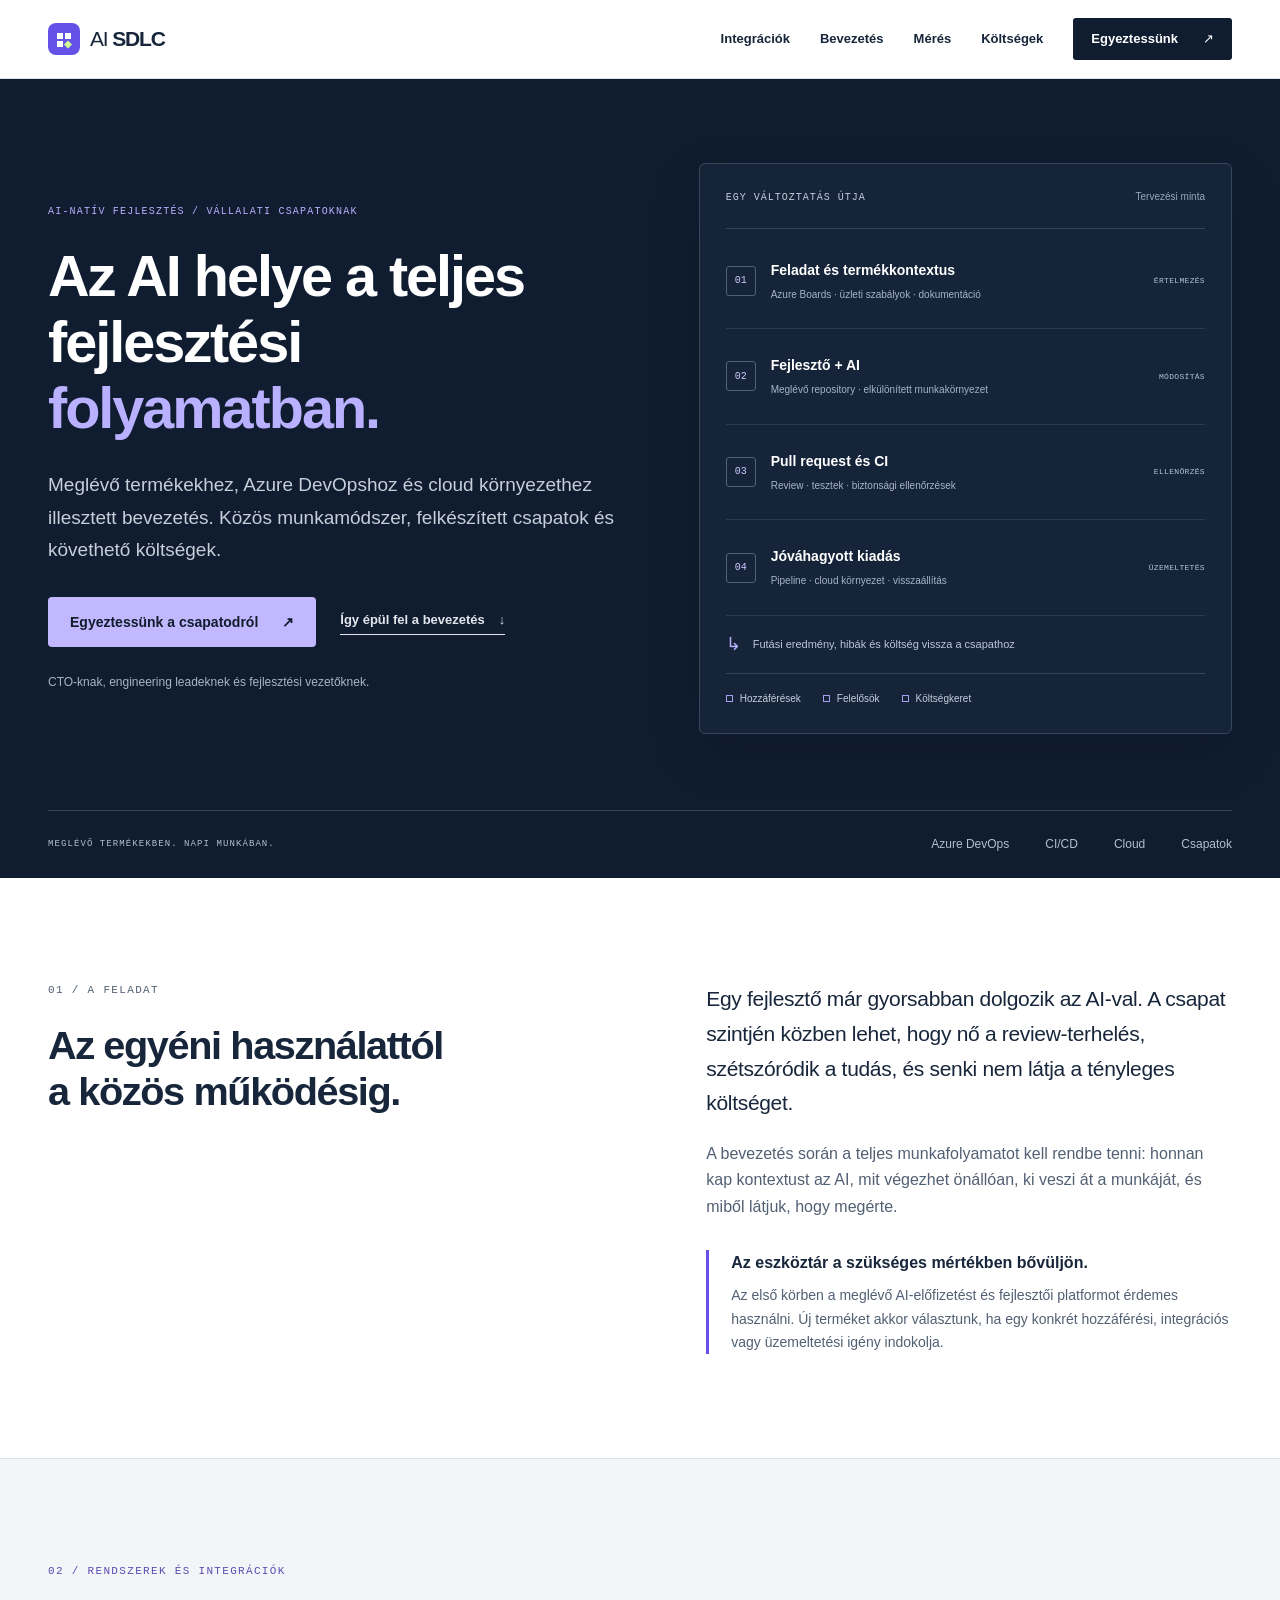
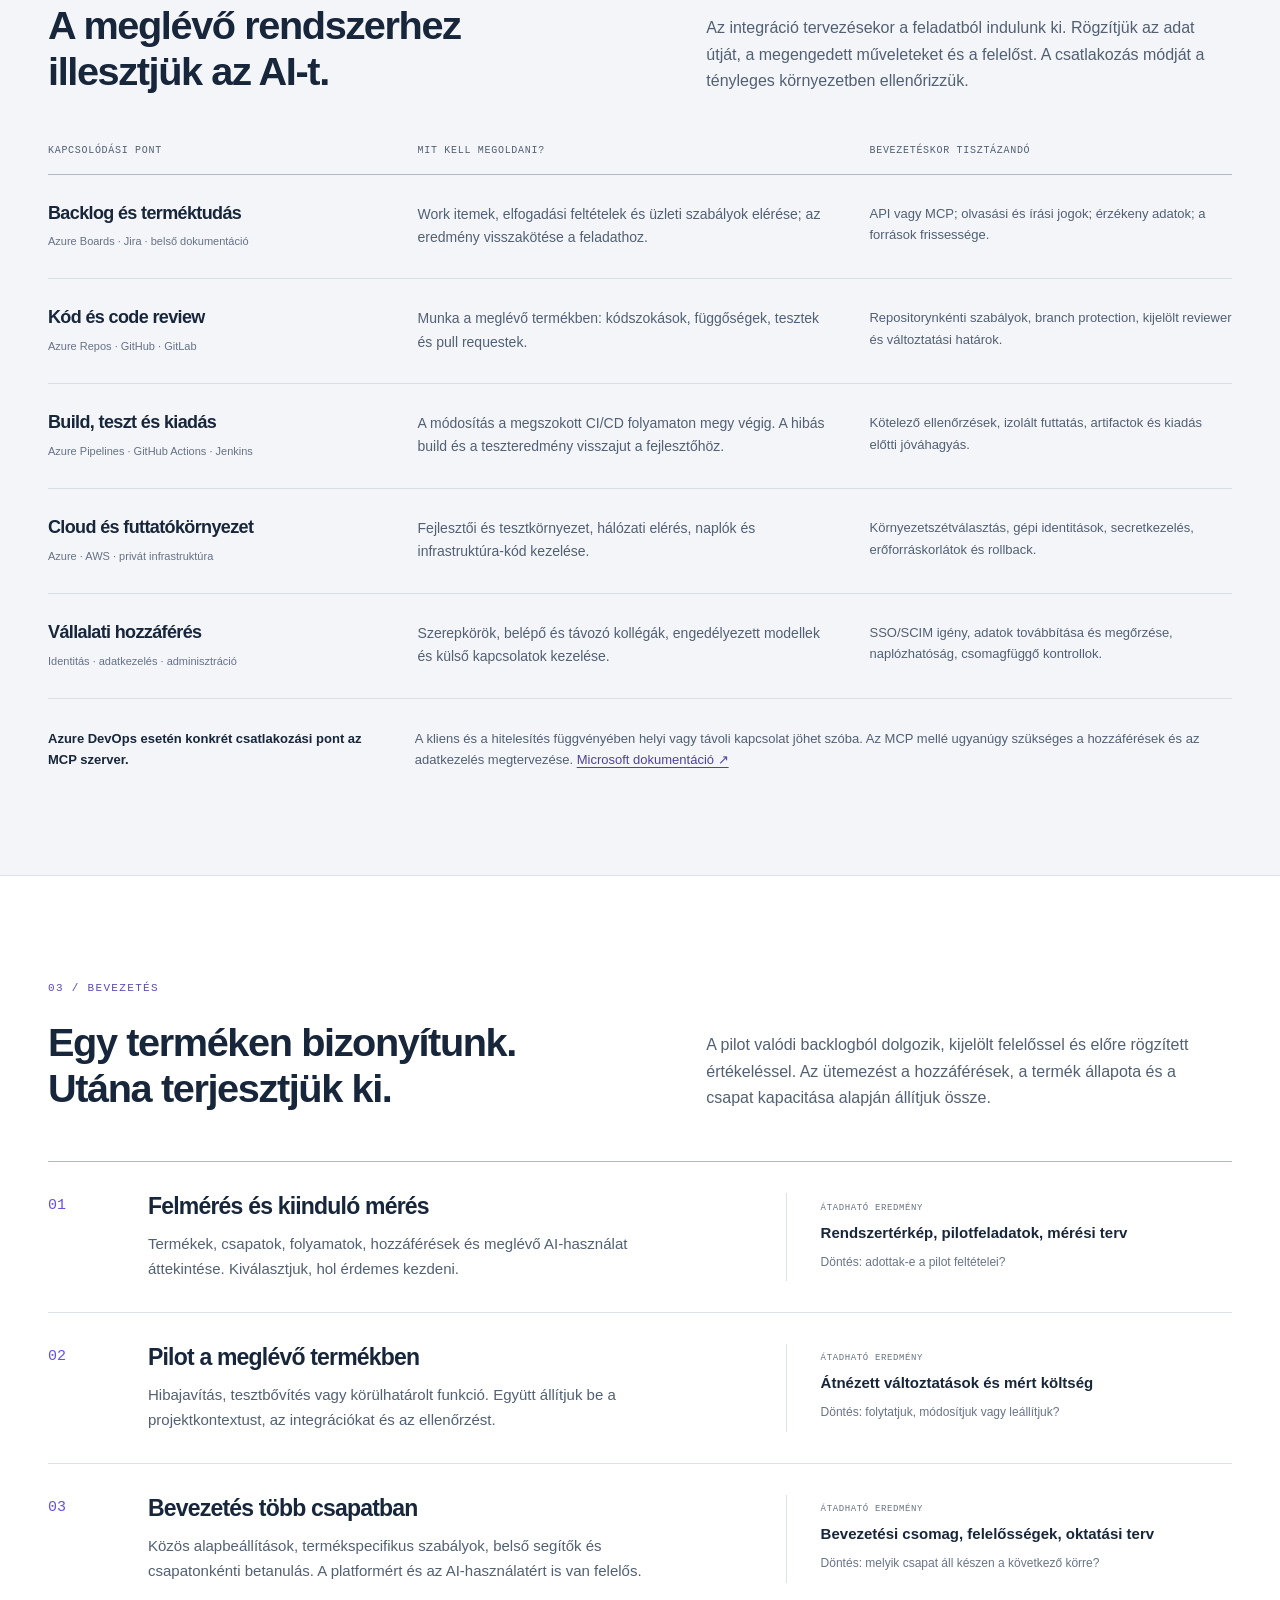
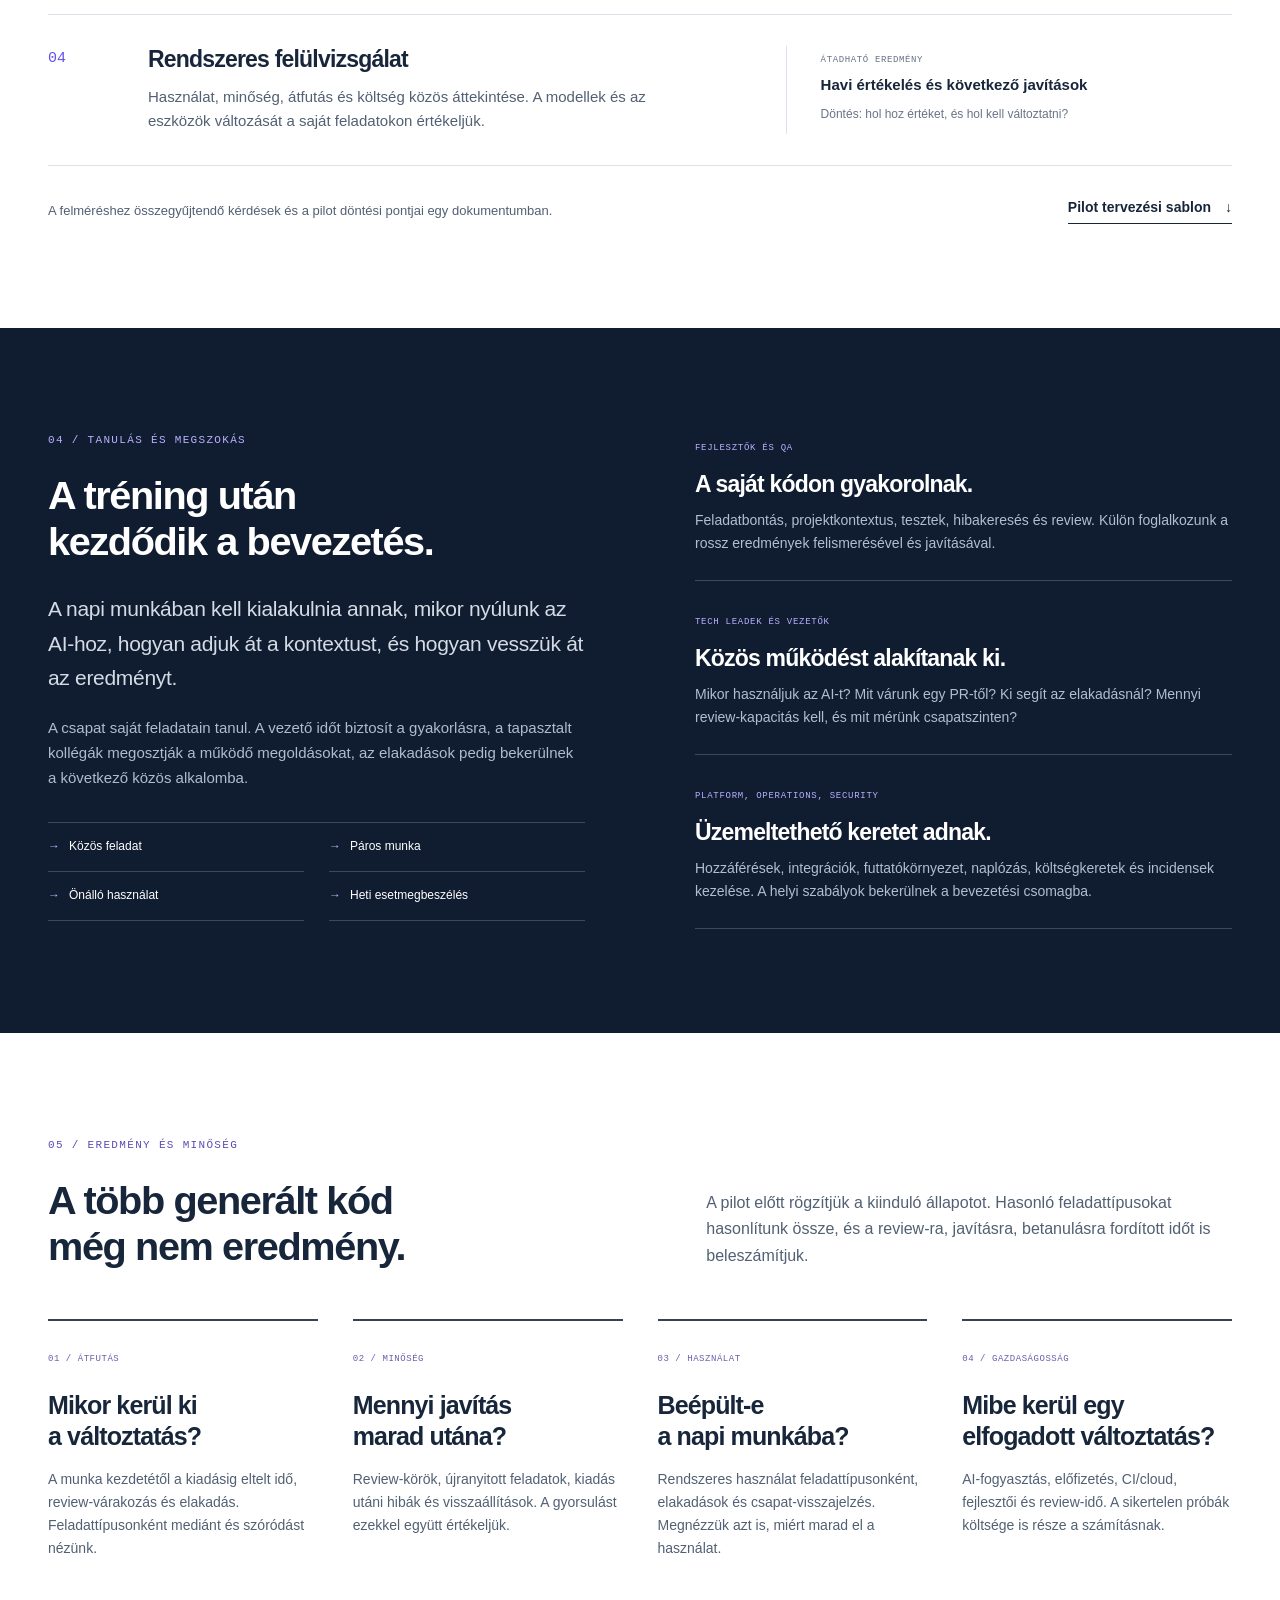
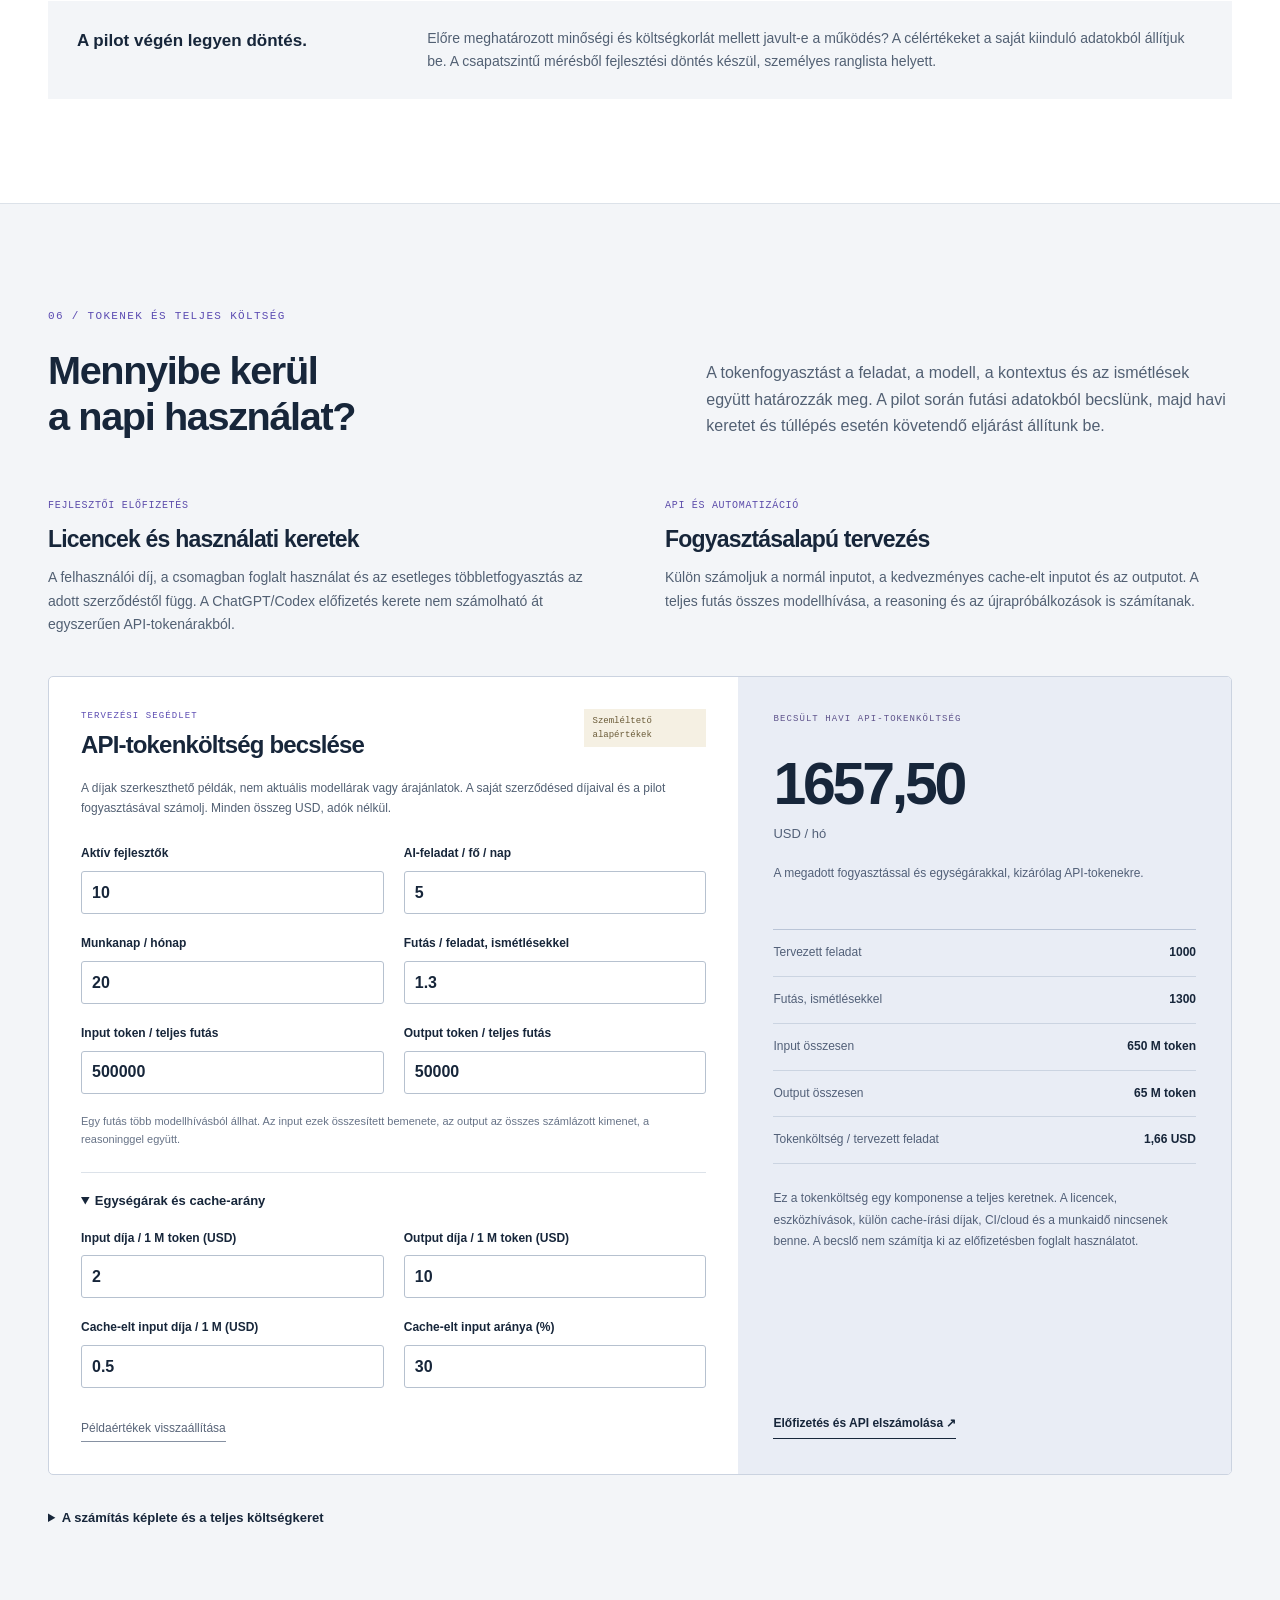
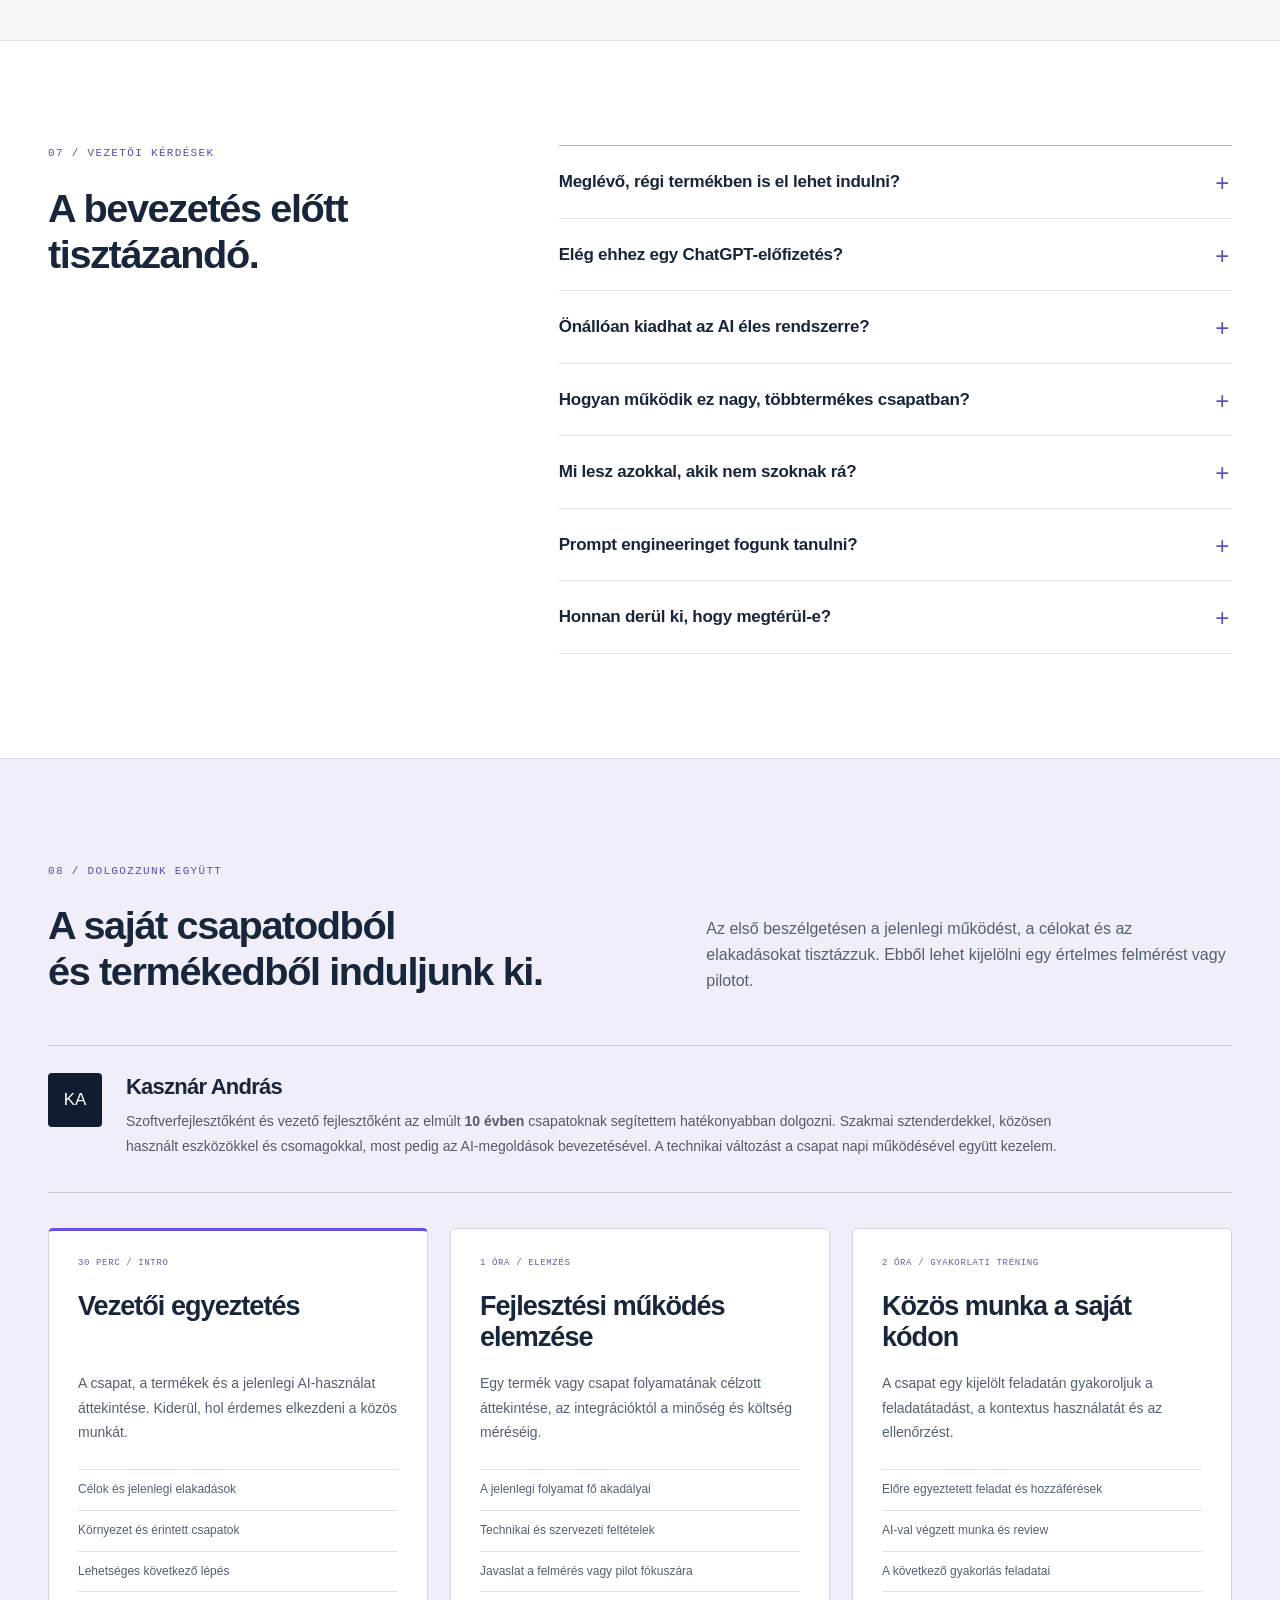
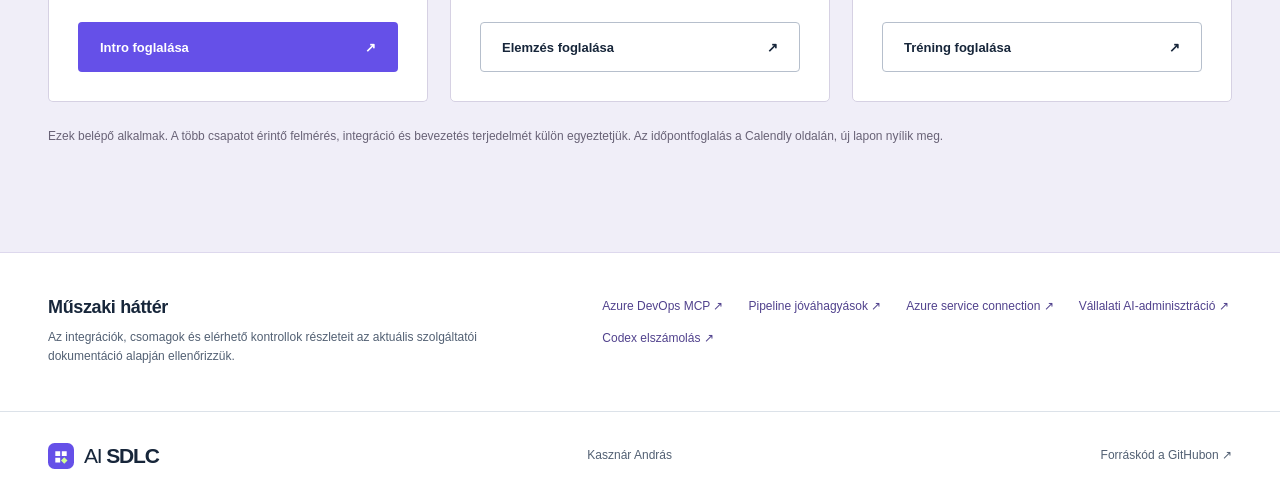
==== commit 509acd15: "Reposition AI SDLC for enterprise adoption, integrations and measurable costs" ====
--- a/site/index.html
+++ b/site/index.html
@@ -3,217 +3,149 @@
 <head>
   <meta charset="utf-8">
   <meta name="viewport" content="width=device-width, initial-scale=1">
-  <meta name="theme-color" content="#f6f5f1">
-  <meta name="description" content="AI-natív szoftverfejlesztés ChatGPT-vel és Codexszel. Gyakorlati beállítások, kódellenőrzés, konzultáció és tréning Kasznár Andrással.">
+  <meta name="theme-color" content="#101d30">
+  <meta name="description" content="AI-natív fejlesztés vállalati csapatokban. Azure DevOps, CI/CD, cloud-integrációk, csapatok betanítása, mérés és tokenköltség-tervezés Kasznár Andrással.">
   <meta name="author" content="Kasznár András">
   <meta name="robots" content="index,follow,max-image-preview:large">
   <link rel="canonical" href="https://kasznare.github.io/AI-SDLC/">
   <link rel="sitemap" type="application/xml" href="./sitemap.xml">
-  <meta property="og:title" content="AI-natív fejlesztés — ChatGPT és Codex | AI SDLC">
-  <meta property="og:description" content="Gyakorlati indulás ChatGPT-vel és Codexszel. Konzultáció, elemzés és tréning Kasznár Andrással, 10 év fejlesztői és vezető fejlesztői tapasztalattal.">
+  <meta property="og:title" content="AI-natív fejlesztés vállalati csapatoknak | AI SDLC">
+  <meta property="og:description" content="Meglévő termékek, integrációk és csapatok. Az AI bevezetése a felméréstől a mérhető napi működésig, Kasznár Andrással.">
   <meta property="og:type" content="website">
   <meta property="og:url" content="https://kasznare.github.io/AI-SDLC/">
   <meta property="og:site_name" content="AI SDLC">
   <meta property="og:locale" content="hu_HU">
-  <meta property="og:image" content="https://kasznare.github.io/AI-SDLC/social-preview.png">
+  <meta property="og:image" content="https://kasznare.github.io/AI-SDLC/social-preview.png?v=enterprise1">
   <meta property="og:image:width" content="1200">
   <meta property="og:image:height" content="630">
-  <meta property="og:image:alt" content="AI SDLC — AI-natív fejlesztés ChatGPT-vel és Codexszel. Konzultáció, elemzés és gyakorlati tréning Kasznár Andrással.">
+  <meta property="og:image:alt" content="AI SDLC — AI-natív fejlesztés vállalati csapatoknak. Integrációk, bevezetés, mérés. Kasznár András.">
   <meta name="twitter:card" content="summary_large_image">
-  <meta name="twitter:title" content="AI-natív fejlesztés — ChatGPT és Codex | AI SDLC">
-  <meta name="twitter:description" content="Gyakorlati beállítások, kódellenőrzés, konzultáció és tréning Kasznár Andrással.">
-  <meta name="twitter:image" content="https://kasznare.github.io/AI-SDLC/social-preview.png">
-  <meta name="twitter:image:alt" content="AI SDLC — AI-natív fejlesztés ChatGPT-vel és Codexszel.">
-  <title>AI-natív fejlesztés — ChatGPT és Codex | AI SDLC</title>
+  <meta name="twitter:title" content="AI-natív fejlesztés vállalati csapatoknak | AI SDLC">
+  <meta name="twitter:description" content="Azure DevOps, CI/CD, cloud, csapatszintű tanulás és költségtervezés. AI-bevezetés a meglévő fejlesztési működésbe.">
+  <meta name="twitter:image" content="https://kasznare.github.io/AI-SDLC/social-preview.png?v=enterprise1">
+  <meta name="twitter:image:alt" content="AI-natív fejlesztés vállalati csapatoknak — AI SDLC, Kasznár András.">
+  <title>AI-natív fejlesztés vállalati csapatoknak | AI SDLC</title>
   <link rel="icon" type="image/svg+xml" href="./favicon.svg">
-  <link rel="stylesheet" href="./styles.css?v=c895f2ebdcb8">
-  <script src="./app.js" defer></script>
+  <link rel="stylesheet" href="./styles.css?v=6ad4c313fe62">
+  <script type="module" src="./app.js?v=5bbfbcd6a02a"></script>
   <script type="application/ld+json">
-  {
-    "@context": "https://schema.org",
-    "@graph": [
-      {
-        "@type": "WebSite",
-        "@id": "https://kasznare.github.io/AI-SDLC/#website",
-        "url": "https://kasznare.github.io/AI-SDLC/",
-        "name": "AI SDLC",
-        "inLanguage": "hu-HU",
-        "publisher": {"@id": "https://kasznare.github.io/AI-SDLC/#andras"}
-      },
-      {
-        "@type": "WebPage",
-        "@id": "https://kasznare.github.io/AI-SDLC/#webpage",
-        "url": "https://kasznare.github.io/AI-SDLC/",
-        "name": "AI-natív fejlesztés — ChatGPT és Codex | AI SDLC",
-        "description": "AI-natív szoftverfejlesztés ChatGPT-vel és Codexszel. Gyakorlati beállítások, kódellenőrzés, konzultáció és tréning Kasznár Andrással.",
-        "inLanguage": "hu-HU",
-        "isPartOf": {"@id": "https://kasznare.github.io/AI-SDLC/#website"},
-        "author": {"@id": "https://kasznare.github.io/AI-SDLC/#andras"},
-        "primaryImageOfPage": {
-          "@type": "ImageObject",
-          "url": "https://kasznare.github.io/AI-SDLC/social-preview.png",
-          "width": 1200,
-          "height": 630
-        }
-      },
-      {
-        "@type": "Person",
-        "@id": "https://kasznare.github.io/AI-SDLC/#andras",
-        "url": "https://kasznare.github.io/AI-SDLC/#rolam",
-        "name": "Kasznár András",
-        "jobTitle": "Szoftverfejlesztő és vezető fejlesztő",
-        "description": "Az elmúlt 10 évben csapatok hatékony működését segítette szakmai sztenderdek, közösen használt eszközök, csomagok és AI-megoldások bevezetésével."
-      }
-    ]
-  }
+  {"@context":"https://schema.org","@graph":[
+    {"@type":"WebSite","@id":"https://kasznare.github.io/AI-SDLC/#website","url":"https://kasznare.github.io/AI-SDLC/","name":"AI SDLC","inLanguage":"hu-HU","publisher":{"@id":"https://kasznare.github.io/AI-SDLC/#andras"}},
+    {"@type":"WebPage","@id":"https://kasznare.github.io/AI-SDLC/#webpage","url":"https://kasznare.github.io/AI-SDLC/","name":"AI-natív fejlesztés vállalati csapatoknak | AI SDLC","description":"AI-natív fejlesztés vállalati csapatokban. Azure DevOps, CI/CD, cloud-integrációk, csapatok betanítása, mérés és tokenköltség-tervezés Kasznár Andrással.","inLanguage":"hu-HU","isPartOf":{"@id":"https://kasznare.github.io/AI-SDLC/#website"},"author":{"@id":"https://kasznare.github.io/AI-SDLC/#andras"},"primaryImageOfPage":{"@type":"ImageObject","url":"https://kasznare.github.io/AI-SDLC/social-preview.png?v=enterprise1","width":1200,"height":630}},
+    {"@type":"Person","@id":"https://kasznare.github.io/AI-SDLC/#andras","url":"https://kasznare.github.io/AI-SDLC/#rolam","name":"Kasznár András","jobTitle":"Szoftverfejlesztő és vezető fejlesztő","description":"Az elmúlt 10 évben csapatok hatékony működését segítette szakmai sztenderdek, közösen használt eszközök, csomagok és AI-megoldások bevezetésével."}
+  ]}
   </script>
 </head>
 <body>
   <a class="skip-link" href="#tartalom">Ugrás a tartalomra</a>
-  <header class="site-header">
-    <div class="container header-inner">
-      <a class="brand" href="#" aria-label="AI SDLC kezdőlap"><img src="./favicon.svg" width="32" height="32" alt=""><span>AI <strong>SDLC</strong></span><span class="brand-note">FEJLESZTÉS CHATGPT-VEL</span></a>
-      <button class="menu-toggle" type="button" aria-expanded="false" aria-controls="main-nav" aria-label="Navigáció megnyitása"><span></span><span></span></button>
-      <nav id="main-nav" aria-label="Fő navigáció">
-        <a href="#beallitasok">Beállítások</a><a href="#szemlelet">Promptok</a><a href="#folyamat">A munka</a><a href="#kerdesek">Kérdések</a><a class="nav-cta" href="https://calendly.com/andraskasznar/30min" target="_blank" rel="noopener noreferrer" data-booking="intro">Intro foglalása <span aria-hidden="true">↗</span></a>
-      </nav>
-    </div>
-  </header>
+  <header class="site-header"><div class="container header-inner">
+    <a class="brand" href="#" aria-label="AI SDLC kezdőlap"><img src="./favicon.svg" width="32" height="32" alt=""><span>AI <strong>SDLC</strong></span></a>
+    <button class="menu-toggle" type="button" aria-expanded="false" aria-controls="main-nav" aria-label="Navigáció megnyitása"><span></span><span></span></button>
+    <nav id="main-nav" aria-label="Fő navigáció"><a href="#integraciok">Integrációk</a><a href="#folyamat">Bevezetés</a><a href="#meres">Mérés</a><a href="#koltsegek">Költségek</a><a class="nav-cta" href="#beszeljunk">Egyeztessünk <span aria-hidden="true">↗</span></a></nav>
+  </div></header>
   <main id="tartalom">
-    <section class="hero container" aria-labelledby="hero-title">
-      <div class="hero-copy">
-        <p class="eyebrow"><span class="eyebrow-mark" aria-hidden="true"></span> AI-NATÍV FEJLESZTÉS, A GYAKORLATBAN</p>
-        <h1 id="hero-title">Egy ChatGPT-<br>előfizetés elég<br><span>az induláshoz.</span></h1>
-        <p class="hero-description">Kezdj ChatGPT Plus előfizetéssel és a hozzá tartozó Codexszel. Nyisd meg a projektedet, adj neki egy feladatot, és ellenőrizd a kész kódot. Az első próbához külön AI-előfizetés, API-kulcs vagy agentplatform nem kell.</p>
-        <div class="hero-actions"><a class="button button-primary" href="#beallitasok">Mutasd a beállításokat <span aria-hidden="true">↓</span></a><a class="text-link" href="https://calendly.com/andraskasznar/30min" target="_blank" rel="noopener noreferrer" data-booking="intro">Beszéljük át — 30 perc <span aria-hidden="true">↗</span></a></div>
-        <div class="hero-values"><span>Egy előfizetés</span><span>A saját projekted</span><span>A saját tesztjeid</span></div>
+    <section class="hero" aria-labelledby="hero-title"><div class="container">
+      <div class="hero-grid"><div class="hero-copy">
+        <p class="eyebrow">AI-NATÍV FEJLESZTÉS / VÁLLALATI CSAPATOKNAK</p>
+        <h1 id="hero-title">Az AI helye a teljes<br>fejlesztési <em>folyamatban.</em></h1>
+        <p class="hero-lead">Meglévő termékekhez, Azure DevOpshoz és cloud környezethez illesztett bevezetés. Közös munkamódszer, felkészített csapatok és követhető költségek.</p>
+        <div class="hero-actions"><a class="button button-primary" href="https://calendly.com/andraskasznar/30min" target="_blank" rel="noopener noreferrer" data-booking="intro">Egyeztessünk a csapatodról <span aria-hidden="true">↗</span></a><a class="text-link" href="#folyamat">Így épül fel a bevezetés <span aria-hidden="true">↓</span></a></div>
+        <p class="hero-audience">CTO-knak, engineering leadeknek és fejlesztési vezetőknek.</p>
       </div>
-      <figure class="system-map" aria-label="Működési modell: az ember célt és korlátokat ad; az AI kontextussal és eszközökkel tervez, épít és ellenőriz; a bizonyíték visszacsatol az emberhez.">
-        <div class="map-heading"><span><span class="small-cross" aria-hidden="true">✳</span> TE + CODEX</span><span class="map-tag">A SAJÁT PROJEKTEDBEN</span></div>
-        <svg class="map-lines" viewBox="0 0 520 440" fill="none" aria-hidden="true">
-          <defs><marker id="arrow" markerWidth="7" markerHeight="7" refX="5" refY="3" orient="auto"><path d="M0 0 6 3 0 6" stroke="#9b97b4" stroke-width="1.2"/></marker></defs>
-          <path d="M260 120V182M260 275V335" stroke="#9b97b4" stroke-width="1.5" marker-end="url(#arrow)"/>
-          <path d="M92 235H145M428 235H375" stroke="#b7b2ce" stroke-width="1.5" marker-end="url(#arrow)"/>
-          <path d="M359 366H465V94H367" stroke="#b7b2ce" stroke-width="1.5" stroke-dasharray="5 6" marker-end="url(#arrow)"/>
-        </svg>
-        <div class="map-node human-node"><span class="node-icon" aria-hidden="true">◎</span><div><span class="node-kicker">TE</span><strong>Feladat + döntések</strong></div><span class="node-dot" aria-hidden="true"></span></div>
-        <div class="context-node"><span class="mini-icon" aria-hidden="true">≡</span><strong>A projekt</strong><span>Kód · leírás · szabályok</span></div>
-        <div class="agent-node"><div class="agent-orb" aria-hidden="true">✳</div><span class="node-kicker">CODEX</span><strong>Kódot módosít.<br>Tesztet futtat.</strong><div class="agent-label">a ChatGPT-előfizetésed része</div></div>
-        <div class="tools-node"><span class="mini-icon" aria-hidden="true">⌘</span><strong>Eszközök</strong><span>Repo · teszt · CI</span></div>
-        <div class="map-node proof-node"><span class="proof-icon" aria-hidden="true">✓</span><div><span class="node-kicker">AMIT ÁTNÉZEL</span><strong>Kódváltozás + teszteredmény</strong></div></div>
-        <span class="feedback-label">visszajelzés</span>
-        <figcaption><span class="map-caption-line"></span> Megnézi a hibát, javít, újra futtat.</figcaption>
-      </figure>
-      <div class="hero-foot"><span>NEM KELL ÚJ AI-ESZKÖZTÁRAT ÖSSZERAKNOD.</span><a href="#beallitasok" aria-label="Tovább a beállításokhoz">Így kezdj hozzá <span aria-hidden="true">↓</span></a></div>
-    </section>
-
-    <section id="beallitasok" class="section container setup-section" aria-labelledby="setup-title">
-      <div class="section-heading"><div><p class="eyebrow">01 / MIVEL KEZDJ?</p><h2 id="setup-title">ChatGPT Plus.<br>A meglévő projekted.<br>Néhány beállítás.</h2></div><p>Ez az ajánlott indulás. A Plus csomagban a Codex is benne van, használati kerettel. A Git, a projekt futtatókörnyezete és a tesztek maradnak a megszokottak. <a class="inline-source" href="https://learn.chatgpt.com/docs/pricing" target="_blank" rel="noopener noreferrer">Előfizetési részletek ↗</a></p></div>
-      <div class="setup-grid">
-        <article><span class="setup-number">01</span><h3>Lépj be a ChatGPT-fiókoddal.</h3><p>A ChatGPT asztali alkalmazásban válaszd a Codexet. Ehhez nem kell második előfizetés vagy külön API-kulcs.</p><span class="setup-setting">BELÉPÉS: CHATGPT-FIÓK</span></article>
-        <article><span class="setup-number">02</span><h3>Nyisd meg a projekt mappáját.</h3><p>Így a Codex látja a fájlokat, és közvetlenül tud dolgozni rajtuk. Nem kell minden kódrészletet bemásolnod a chatbe.</p><span class="setup-setting">MUNKATERÜLET: A PROJEKTED</span></article>
-        <article><span class="setup-number">03</span><h3>Adj időt a nehéz feladatra.</h3><p>Hibakereséshez és tervezéshez válassz gondolkodó modellt. Ha állítható a gondolkodási szint, összetett feladatnál állítsd magasra.</p><span class="setup-setting">GONDOLKODÁSI SZINT: MAGAS</span></article>
-        <article><span class="setup-number">04</span><h3>Írd le a projekt szabályait.</h3><p>Az <code>AGENTS.md</code> fájlban add meg a tesztparancsot és a korlátokat. A projektben dolgozhat és tesztelhet; éles kiadás előtt kérjen jóváhagyást.</p><span class="setup-setting">JOGOSULTSÁG: A FELADATHOZ MÉRVE</span></article>
-      </div>
-      <div class="setup-bottom"><p><strong>Kezdj egy kis feladattal.</strong> Egy hibajavításból hamar kiderül, hogy látja-e a projektet, tud-e tesztet futtatni, és használható-e, amit átad.</p><a class="text-link" href="https://learn.chatgpt.com/docs/quickstart" target="_blank" rel="noopener noreferrer">Hivatalos indulási útmutató <span aria-hidden="true">↗</span></a></div>
-    </section>
-
-    <section id="szemlelet" class="prompt-section section" aria-labelledby="mindset-title"><div class="container">
-      <div class="section-heading"><div><p class="eyebrow">02 / A PROMPT ENGINEERINGRŐL</p><h2 id="mindset-title">A prompttrükkök<br>nagy része felesleges.</h2></div><p>A prompt engineering körüli hype nagy részét túlzásnak tartjuk. A jobb gondolkodó modelleknek sok feladathoz elég egy normális feladatleírás. Nem kell száz sorban megmondani, hogyan gondolkodjanak.</p></div>
-      <div class="prompt-comparison"><article class="prompt-trick"><span class="example-kicker">AMITŐL MÉG NEM LESZ VILÁGOS A FELADAT</span><blockquote>„Te vagy a világ legjobb fejlesztője. Gondolkodj nagyon mélyen. Soha ne hibázz.”</blockquote><p>Ebből nem derül ki, melyik hibát kell javítani, vagy hogyan fogjuk ellenőrizni a megoldást.</p></article><article class="prompt-task"><span class="example-kicker">EGY HASZNÁLHATÓ FELADATLEÍRÁS</span><blockquote>„Dupla kattintásra két rendelés jön létre. Javítsd úgy, hogy egyetlen rendelés keletkezzen. Írj tesztet az ismételt és a párhuzamos beküldésre, és futtasd le.”</blockquote><p>Van probléma, elvárt viselkedés és ellenőrzés. Ezzel már el lehet kezdeni dolgozni.</p></article></div>
-      <div class="prompt-note"><p><strong>A pontos feladatleírás továbbra is kell.</strong> A jobb modell is hibázhat. A projektet látnia kell, a kódot le kell futtatni, a változtatást át kell nézni.</p><a href="https://platform.openai.com/docs/guides/reasoning-best-practices" target="_blank" rel="noopener noreferrer">Az OpenAI is egyszerű, közvetlen utasításokat javasol a gondolkodó modellekhez ↗</a></div>
+      <figure class="delivery-map" aria-labelledby="map-caption">
+        <figcaption id="map-caption"><span class="diagram-label">EGY VÁLTOZTATÁS ÚTJA</span><span class="diagram-note">Tervezési minta</span></figcaption>
+        <ol class="delivery-path">
+          <li><span class="path-no">01</span><div><strong>Feladat és termékkontextus</strong><span>Azure Boards · üzleti szabályok · dokumentáció</span></div><span class="path-tag">ÉRTELMEZÉS</span></li>
+          <li><span class="path-no">02</span><div><strong>Fejlesztő + AI</strong><span>Meglévő repository · elkülönített munkakörnyezet</span></div><span class="path-tag">MÓDOSÍTÁS</span></li>
+          <li><span class="path-no">03</span><div><strong>Pull request és CI</strong><span>Review · tesztek · biztonsági ellenőrzések</span></div><span class="path-tag">ELLENŐRZÉS</span></li>
+          <li><span class="path-no">04</span><div><strong>Jóváhagyott kiadás</strong><span>Pipeline · cloud környezet · visszaállítás</span></div><span class="path-tag">ÜZEMELTETÉS</span></li>
+        </ol>
+        <div class="map-feedback"><span aria-hidden="true">↳</span> Futási eredmény, hibák és költség vissza a csapathoz</div>
+        <div class="map-controls"><span>Hozzáférések</span><span>Felelősök</span><span>Költségkeret</span></div>
+      </figure></div>
+      <div class="hero-bottom"><span>MEGLÉVŐ TERMÉKEKBEN. NAPI MUNKÁBAN.</span><div><span>Azure DevOps</span><span>CI/CD</span><span>Cloud</span><span>Csapatok</span></div></div>
     </div></section>
 
-    <section id="folyamat" class="workflow section" aria-labelledby="workflow-title">
-      <div class="container">
-        <div class="section-heading"><div><p class="eyebrow">03 / HOGYAN DOLGOZZ VELE?</p><h2 id="workflow-title">A feladattól<br>a kész változtatásig.</h2></div><div><p>Az AI nézze meg a kódot, végezze el a feladatot, és futtassa le a teszteket. Te akkor lépj közbe, amikor dönteni vagy ellenőrizni kell.</p><span class="workflow-hint"><span aria-hidden="true">↻</span> Válassz egy lépést.</span></div></div>
-        <div class="cycle-tabs" role="tablist" aria-label="A fejlesztési ciklus lépései">
-          <button id="step-tab-0" role="tab" aria-selected="true" aria-controls="step-panel-0" tabindex="0" data-step="0"><span>01</span>Feladat</button>
-          <button id="step-tab-1" role="tab" aria-selected="false" aria-controls="step-panel-1" tabindex="-1" data-step="1"><span>02</span>Projekt</button>
-          <button id="step-tab-2" role="tab" aria-selected="false" aria-controls="step-panel-2" tabindex="-1" data-step="2"><span>03</span>Kód</button>
-          <button id="step-tab-3" role="tab" aria-selected="false" aria-controls="step-panel-3" tabindex="-1" data-step="3"><span>04</span>Tesztek</button>
-          <button id="step-tab-4" role="tab" aria-selected="false" aria-controls="step-panel-4" tabindex="-1" data-step="4"><span>05</span>Kiadás</button>
-          <button id="step-tab-5" role="tab" aria-selected="false" aria-controls="step-panel-5" tabindex="-1" data-step="5"><span>06</span>Javítás</button>
-        </div>
-        <div class="step-panels">
-          <article class="step-panel" id="step-panel-0" role="tabpanel" aria-labelledby="step-tab-0" tabindex="0">
-            <div class="step-intro"><span class="step-large-number">01</span><span class="step-label">MIT KELL MEGOLDANI?</span><h3>Mondd el, mi a feladat.</h3><p>Írd le a hibát vagy az új működést. Adj példát arra, mikor számít késznek.</p><span class="artifact"><span aria-hidden="true">↳</span> AMIT ÁTAD: LEÍRT FELADAT</span></div>
-            <div class="step-detail"><div class="role-line"><span class="role-chip human">TE</span><p>Megadod az elvárt viselkedést és azt, mi ne változzon.</p></div><div class="role-line"><span class="role-chip ai">AI</span><p>Elolvassa a kérést, jelzi, ha valami hiányzik, és megkeresi az érintett kódot.</p></div><div class="gate"><span aria-hidden="true">◇</span><div><strong>Ezt ellenőrizd:</strong><p>A feladatot konkrét példán is el tudod magyarázni.</p></div></div></div>
-          </article>
-          <article class="step-panel" id="step-panel-1" role="tabpanel" aria-labelledby="step-tab-1" tabindex="0">
-            <div class="step-intro"><span class="step-large-number">02</span><span class="step-label">ELŐBB NÉZZEN KÖRÜL</span><h3>Nézze meg a projektet.</h3><p>A kód és a meglévő megoldások alapján készítsen tervet. Ne találja ki újra azt, ami már működik.</p><span class="artifact"><span aria-hidden="true">↳</span> AMIT ÁTAD: RÖVID TERV</span></div>
-            <div class="step-detail"><div class="role-line"><span class="role-chip human">TE</span><p>Megmutatod a fontos fájlokat, és jelzed a projekt korlátait.</p></div><div class="role-line"><span class="role-chip ai">AI</span><p>Elolvassa a kapcsolódó kódot, megnézi a teszteket, és elmondja, min változtatna.</p></div><div class="gate"><span aria-hidden="true">◇</span><div><strong>Ezt ellenőrizd:</strong><p>A terv az eredeti feladatot oldja meg, és nem hoz be felesleges függőséget.</p></div></div></div>
-          </article>
-          <article class="step-panel" id="step-panel-2" role="tabpanel" aria-labelledby="step-tab-2" tabindex="0">
-            <div class="step-intro"><span class="step-large-number">03</span><span class="step-label">DOLGOZZON A FÁJLOKON</span><h3>Írja meg, és futtassa le.</h3><p>Az AI módosítsa a kódot, írja meg a szükséges tesztet, és javítsa a futtatás során talált hibákat.</p><span class="artifact"><span aria-hidden="true">↳</span> AMIT ÁTAD: KÓD ÉS TESZTEREDMÉNY</span></div>
-            <div class="step-detail"><div class="role-line"><span class="role-chip human">TE</span><p>Döntesz, ha felmerül egy olyan kérdés, amire a projektből nincs válasz.</p></div><div class="role-line"><span class="role-chip ai">AI</span><p>Szerkeszti a fájlokat, futtatja az ellenőrzéseket, és a hibaüzenetek alapján javít.</p></div><div class="gate"><span aria-hidden="true">◇</span><div><strong>Ezt ellenőrizd:</strong><p>A változtatás áttekinthető, és a feladathoz tartozó tesztek lefutottak.</p></div></div></div>
-          </article>
-          <article class="step-panel" id="step-panel-3" role="tabpanel" aria-labelledby="step-tab-3" tabindex="0">
-            <div class="step-intro"><span class="step-large-number">04</span><span class="step-label">A KÉSZ KÓDOT IS NÉZD MEG</span><h3>Ellenőrizd, amit átad.</h3><p>Nézd át a változtatást, és próbáld ki a felhasználó szemszögéből. A sikeres teszt önmagában nem minden.</p><span class="artifact"><span aria-hidden="true">↳</span> AMIT ÁTAD: ÁTTEKINTETT VÁLTOZTATÁS</span></div>
-            <div class="step-detail"><div class="role-line"><span class="role-chip human">TE</span><p>Átnézed a diffet, az üzleti működést és a fontos szélső eseteket.</p></div><div class="role-line"><span class="role-chip ai">AI</span><p>Leírja, mit módosított, melyik tesztet futtatta, és mit nem tudott ellenőrizni.</p></div><div class="gate"><span aria-hidden="true">◇</span><div><strong>Ezt ellenőrizd:</strong><p>A kért működés kipróbálható, és a fennmaradó hibák vagy korlátok ismertek.</p></div></div></div>
-          </article>
-          <article class="step-panel" id="step-panel-4" role="tabpanel" aria-labelledby="step-tab-4" tabindex="0">
-            <div class="step-intro"><span class="step-large-number">05</span><span class="step-label">A SZOKÁSOS KIADÁSI FOLYAMATOD</span><h3>Add ki, amikor készen áll.</h3><p>Használd a projekt meglévő kiadási folyamatát. Legyen meg az a verzió is, amire vissza tudsz állni.</p><span class="artifact"><span aria-hidden="true">↳</span> AMIT ÁTAD: ELLENŐRZÖTT KIADÁS</span></div>
-            <div class="step-detail"><div class="role-line"><span class="role-chip human">TE</span><p>Engedélyezed a kiadást a projekt szabályai szerint.</p></div><div class="role-line"><span class="role-chip ai">AI</span><p>Előkészíti a kiadást, figyeli a deployt, és ellenőrzi, hogy elérhető-e a kész változat.</p></div><div class="gate"><span aria-hidden="true">◇</span><div><strong>Ezt ellenőrizd:</strong><p>A kiadás sikeres, a működés ellenőrzött, és van visszaállítási lehetőség.</p></div></div></div>
-          </article>
-          <article class="step-panel" id="step-panel-5" role="tabpanel" aria-labelledby="step-tab-5" tabindex="0">
-            <div class="step-intro"><span class="step-large-number">06</span><span class="step-label">AZ ÉLES TAPASZTALAT IS FELADAT</span><h3>A hibából legyen új teszt.</h3><p>Ha használat közben hiba derül ki, add vissza konkrét reprodukcióval. A javítás mellé készüljön teszt is.</p><span class="artifact"><span aria-hidden="true">↳</span> AMIT ÁTAD: JAVÍTÁS ÉS ÚJ TESZT</span></div>
-            <div class="step-detail"><div class="role-line"><span class="role-chip human">TE</span><p>Megadod, mi történt, mit vártál, és hogyan lehet előidézni a hibát.</p></div><div class="role-line"><span class="role-chip ai">AI</span><p>Megkeresi az okot, kijavítja, és tesztet ír arra az esetre, ami eddig kimaradt.</p></div><div class="gate"><span aria-hidden="true">◇</span><div><strong>Ezt ellenőrizd:</strong><p>Az eredeti hiba már nem jelentkezik, és a teszt később is észreveszi a visszatérését.</p></div></div></div>
-          </article>
-        </div>
-        <div class="step-controls"><span><strong id="step-count">01</strong> / 06 <span class="control-note">— a munka lépései</span></span><div><button id="prev-step" aria-label="Előző lépés" type="button">←</button><button id="next-step" aria-label="Következő lépés" type="button">→</button></div></div>
-        <noscript><p>A hat lépés JavaScript nélkül egymás alatt olvasható.</p><style>.cycle-tabs,.step-controls{display:none}.step-panel{border-bottom:1px solid #454454;margin-bottom:2rem}</style></noscript>
-      </div>
-    </section>
-
-    <section id="pelda" class="section container" aria-labelledby="example-title">
-      <div class="section-heading"><div><p class="eyebrow">04 / KONKRÉT FELADATOK</p><h2 id="example-title">Három feladat,<br>amin ki tudod próbálni.</h2></div><p>Egy új funkció, egy hiba és egy refaktorálás. A példák azt mutatják, mit érdemes kérni és ellenőrizni; nem valódi futtatási eredmények.</p></div>
-      <div class="example-switch" role="group" aria-label="Példafeladat kiválasztása"><button type="button" data-scenario="feature" aria-pressed="true">Új funkció</button><button type="button" data-scenario="bug" aria-pressed="false">Hibajavítás</button><button type="button" data-scenario="refactor" aria-pressed="false">Refaktorálás</button></div>
-      <div class="example-board" aria-live="polite" aria-atomic="true">
-        <div class="example-brief"><div class="file-label"><span aria-hidden="true">▤</span> <span id="example-file">feature-brief.md</span><span class="demo-label">PÉLDA</span></div><span class="example-kicker">A FELADAT</span><h3 id="example-name">Rendelések exportálása CSV-be</h3><p id="example-description">Az ügyfélszolgálat a szűrt rendeléslistát táblázatban szeretné feldolgozni.</p><div class="brief-rule"></div><span class="example-kicker">ELFOGADÁSI FELTÉTELEK</span><ul id="example-criteria"><li>Csak a jogosult felhasználó exportálhat.</li><li>A fájl a szűrt listát, helyes ékezetekkel tartalmazza.</li><li>Az üres lista és a képletként értelmezhető mező is kezelt.</li></ul></div>
-        <div class="example-output"><span class="example-kicker">AZ ÚT AZ ÁTADÁSIG</span><ol class="example-timeline"><li><span class="timeline-dot">1</span><div><strong>Megnézi a projektet</strong><p id="example-plan">Megnézi, hogyan működik a jogosultság és a rendeléslista lekérdezése.</p></div></li><li><span class="timeline-dot">2</span><div><strong>Módosítja a kódot</strong><p id="example-build">Hozzáadja az exportot, a letöltésgombot és a kapcsolódó teszteket.</p></div></li><li><span class="timeline-dot">3</span><div><strong>Lefuttatja a teszteket</strong><p id="example-proof">Lefuttatja a jogosultsági és CSV-teszteket, majd böngészőből kipróbálja a letöltést.</p></div></li><li><span class="timeline-dot">4</span><div><strong>Te átnézed</strong><p id="example-decision">Átnézed a fájlformátumot és azt, milyen adat kerül az exportba.</p></div></li></ol><div class="example-result"><span aria-hidden="true">↳</span><p id="example-result">Akkor kész, ha a jogosult felhasználó a megfelelő adatokat tudja letölteni.</p></div></div>
-      </div>
-      <noscript><style>.example-switch{display:none}</style></noscript>
-    </section>
-
-    <section id="felelossegek" class="responsibility section" aria-labelledby="roles-title">
-      <div class="container"><div class="section-heading"><div><p class="eyebrow">05 / KI MIT CSINÁL?</p><h2 id="roles-title">Az AI dolgozik.<br>A döntés a tiéd.</h2></div><p>A kódírást és a tesztfuttatást átadhatod. Azt neked kell eldöntened, hogy jó problémát oldott-e meg, és kiadható-e az eredmény.</p></div>
-      <div class="roles-grid"><article class="role-card human-card"><div class="role-card-top"><span class="role-icon" aria-hidden="true">◎</span><span>A TE DOLGOD</span></div><h3>Megmondod, mit szeretnél.</h3><ul><li>A feladat és az elvárt működés</li><li>A fontos szakmai döntések</li><li>Mihez férhet hozzá az AI</li><li>A kész változtatás elfogadása</li></ul></article><article class="role-card agent-card"><div class="role-card-top"><span class="role-icon" aria-hidden="true">✳</span><span>AZ AI DOLGA</span></div><h3>Megcsinálja a kódmunkát.</h3><ul><li>A kapcsolódó kód elolvasása</li><li>A fájlok módosítása és javítása</li><li>A szükséges tesztek megírása és futtatása</li><li>Az eredmény és a fennmaradó hibák átadása</li></ul></article></div>
-      <div class="guardrails"><div><span class="eyebrow">AMIT ÉRDEMES ELŐRE RÖGZÍTENI</span><h3>Legyen világos,<br>mit tehet meg.</h3></div><div class="guardrail-list"><p><strong>Hozzáférés a projekthez.</strong> A feladathoz szükséges fájlokon dolgozzon. Más adatokhoz ne kapjon automatikusan hozzáférést.</p><p><strong>Tesztfuttatás.</strong> Tudja, melyik paranccsal ellenőrizhető a változtatás. A sikeres futtatás eredményét is adja át.</p><p><strong>Megállás, ha elakad.</strong> Ha ugyanaz a hiba ismétlődik, vagy elfogy a keret, jelezze az okot. Ne fusson korlátlanul tovább.</p><p><strong>Kiadás és törlés.</strong> Éles kiadás, adatbázis-módosítás vagy törlés előtt kérjen jóváhagyást a projekt szabályai szerint.</p></div></div>
-      </div>
-    </section>
-
-    <section class="section container metrics-section" aria-labelledby="metrics-title"><div class="section-heading"><div><p class="eyebrow">06 / MEGÉRTE?</p><h2 id="metrics-title">Nézd meg, mennyit segített.</h2></div><p>Hasonlíts össze néhány hasonló feladatot AI-val és nélküle. Számold bele azt az időt is, amit az eredmény javítására fordítottál.</p></div><div class="metrics-grid"><article><span aria-hidden="true">◷</span><h3>Idő a kiadásig</h3><p>A feladat kiadásától a kész változtatásig, az átnézéssel és javítással együtt.</p></article><article><span aria-hidden="true">◇</span><h3>Éles hibák</h3><p>Mi romlott el, mit kellett visszaállítani, és melyik hiba maradt észrevétlen?</p></article><article><span aria-hidden="true">↻</span><h3>Utólagos javítás</h3><p>Mennyi munkád maradt az AI által elkészített változtatással?</p></article><article><span aria-hidden="true">⊕</span><h3>Költség feladatonként</h3><p>Az előfizetés, a futtatások és a saját időd együtt. A használati keret is számít.</p></article></div><p class="metrics-note">Attól, hogy több kód készült, még nem biztos, hogy hamarabb lett kész a feladat.</p></section>
-
-    <section id="kezdd-el" class="start-section section" aria-labelledby="start-title"><div class="container start-grid"><div class="start-copy"><p class="eyebrow">07 / PRÓBÁLD KI</p><h2 id="start-title">Válassz egy hibát.<br>Kezdj azzal.</h2><p>Olyan feladatot válassz, amiről pontosan tudod, hogyan kell működnie. Az első próbához egy rövid leírás és ez a lista elég.</p><div class="start-actions"><a class="button button-dark" href="./brief-sablon.md" download>Feladatsablon letöltése <span aria-hidden="true">↓</span></a><button class="copy-button" id="copy-brief" type="button">Sablon másolása <span aria-hidden="true">⧉</span></button></div><p id="copy-status" class="copy-status" role="status"></p><span class="start-note">Rövid Markdown sablon a feladat leírásához</span></div><div class="pilot-checklist"><div class="checklist-heading"><h3>Az első feladat előtt</h3><span id="checklist-count">0 / 6</span></div><label><input type="checkbox" data-check="goal"><span>Leírtam, mit kell megoldani.</span></label><label><input type="checkbox" data-check="context"><span>A Codex látja a projekt fájljait.</span></label><label><input type="checkbox" data-check="commands"><span>Megadtam a tesztfuttatás parancsát.</span></label><label><input type="checkbox" data-check="limits"><span>Tudja, mit tehet meg önállóan.</span></label><label><input type="checkbox" data-check="review"><span>Átnézem a változtatást kiadás előtt.</span></label><label><input type="checkbox" data-check="baseline"><span>Feljegyzem, mennyi idő és javítás kellett.</span></label><div class="checklist-footer"><span id="checklist-message" role="status">Jelöld, ami már megvan.</span><button id="reset-checklist" type="button">Alaphelyzet</button></div><p class="storage-note" id="storage-note">A jelölések csak ebben a böngészőben tárolódnak.</p></div></div></section>
-
-    <section id="kerdesek" class="faq-section section" aria-labelledby="faq-title"><div class="container">
-      <div class="section-heading"><div><p class="eyebrow">08 / MIELŐTT BELEVÁGSZ</p><h2 id="faq-title">Gyakori kérdések<br>az AI-natív fejlesztésről.</h2></div><p>A feladat leírásán túl a meglévő kód, a projekt szabályai és az ellenőrzés is számít. Ezeket érdemes tisztázni az első próba előtt.</p></div>
-      <div class="faq-list">
-        <details open><summary>Mi az AI-natív fejlesztés?</summary><div><p>Olyan munkamód, amelyben az AI a fejlesztés több lépésében is dolgozik: elolvassa a kapcsolódó kódot, tervet készít, módosítja a fájlokat és futtatja a teszteket. Te határozod meg a feladatot és a kereteket, majd átnézed az eredményt. A lépéseket <a href="#folyamat">a munkafolyamatban</a> találod.</p></div></details>
-        <details><summary>Elég egy ChatGPT-előfizetés az induláshoz?</summary><div><p>Az itt ajánlott induláshoz ChatGPT Plus és a hozzá tartozó Codex elég. A használati keret véges; a projekt futtatókörnyezete és a tesztjei továbbra is kellenek. Az első feladathoz nem szükséges külön AI-termék vagy API-kulcs. Az aktuális hozzáférést az <a href="https://learn.chatgpt.com/docs/pricing" target="_blank" rel="noopener noreferrer">OpenAI előfizetési oldalán</a> ellenőrizheted.</p></div></details>
-        <details><summary>Meglévő projektben is lehet AI-val fejleszteni?</summary><div><p>Igen. Kezdj egy kisebb hibajavítással, és mutasd meg a kapcsolódó kódot, a meglévő mintákat és a tesztfuttatás parancsát. Kérd, hogy a projekt megoldásait használja. Nem kell az első próbához új keretrendszerre átállni vagy az egész kódbázist átírni.</p></div></details>
-        <details><summary>Mi az AGENTS.md, és mit írjak bele?</summary><div><p>Az <code>AGENTS.md</code> a Codexnek szóló projektutasításokat tartalmazza. Írd bele, hogyan indul a projekt, melyik paranccsal futnak a tesztek, milyen kódolási szokásokat kövessen, és mely műveletekhez kérjen jóváhagyást. A projekt gyökerében lévő fájl jó kiindulópont; egyes mappákhoz külön szabályok is megadhatók. <a href="https://learn.chatgpt.com/docs/agent-configuration/agents-md" target="_blank" rel="noopener noreferrer">Az AGENTS.md használata ↗</a></p></div></details>
-        <details><summary>Kell fejlesztői tudás az AI-val végzett programozáshoz?</summary><div><p>A feladatot hétköznapi nyelven is leírhatod. A kész kód ellenőrzéséhez, a hibák felismeréséhez és az éles rendszer működtetéséhez viszont továbbra is kell fejlesztői tudás. Kezdőként kis, ellenőrizhető projekttel érdemes próbálkozni, és szakmai segítséget kérni, amikor a döntés vagy az ellenőrzés meghaladja a tudásodat.</p></div></details>
-        <details><summary>Hogyan ellenőrizzem az AI által írt kódot?</summary><div><p>Nézd át, melyik fájl változott és miért. Futtasd le a kapcsolódó teszteket, próbáld ki a kért működést és a fontos szélső eseteket. Kérd el azt is, amit az AI nem tudott ellenőrizni. A „kész vagyok” üzenet helyett ezek alapján döntsd el, hogy átvehető-e a változtatás.</p></div></details>
-        <details><summary>Az intrót, az elemzést vagy a tréninget válasszam?</summary><div><p>A 30 perces intro az első beszélgetéshez való. Az egyórás elemzésen a jelenlegi fejlesztési működésedet és a konkrét elakadásokat nézzük át. A kétórás gyakorlati tréningen egy feladaton dolgozunk együtt, a beállításoktól az ellenőrzésig. <a href="#beszeljunk">Nézd meg a három alkalmat és foglalj időpontot.</a></p></div></details>
-      </div>
+    <section id="szemlelet" class="section proposition"><div class="container proposition-grid">
+      <div><p class="eyebrow">01 / A FELADAT</p><h2>Az egyéni használattól<br>a közös működésig.</h2></div>
+      <div><p class="lead">Egy fejlesztő már gyorsabban dolgozik az AI-val. A csapat szintjén közben lehet, hogy nő a review-terhelés, szétszóródik a tudás, és senki nem látja a tényleges költséget.</p><p>A bevezetés során a teljes munkafolyamatot kell rendbe tenni: honnan kap kontextust az AI, mit végezhet önállóan, ki veszi át a munkáját, és miből látjuk, hogy megérte.</p><div class="principle"><strong>Az eszköztár a szükséges mértékben bővüljön.</strong><p>Az első körben a meglévő AI-előfizetést és fejlesztői platformot érdemes használni. Új terméket akkor választunk, ha egy konkrét hozzáférési, integrációs vagy üzemeltetési igény indokolja.</p></div></div>
     </div></section>
 
-    <section id="beszeljunk" class="booking-section section" aria-labelledby="booking-title"><div class="container">
-      <div class="section-heading"><div><p class="eyebrow">09 / DOLGOZZUNK EGYÜTT</p><h2 id="booking-title">Beszélgetés, elemzés<br>vagy gyakorlati tréning.</h2></div><p>Ha most ismerkedsz az AI-val végzett fejlesztéssel, kezdd az intróval. Ha már van konkrét kérdésed vagy kipróbálnád munka közben, válassz hosszabb alkalmat.</p></div>
-      <div id="rolam" class="about-strip"><span class="about-initials" aria-hidden="true">KA</span><div><h3>Kasznár András</h3><p>Szoftverfejlesztőként és vezető fejlesztőként az elmúlt <strong>10 évben</strong> csapatoknak segítettem hatékonyabban dolgozni. Először szakmai sztenderdekkel, majd közösen használt eszközökkel és csomagokkal. Ma ugyanezen dolgozom az AI-megoldások bevezetésével.</p></div></div>
-      <div class="offer-grid">
-        <article class="offer-card offer-intro" aria-labelledby="intro-title"><div class="offer-top"><span class="offer-label">INTRO</span><span class="offer-duration">30 perc</span></div><h3 id="intro-title">Beszéljük át,<br>hol tartasz.</h3><p>Rövid beszélgetés a projektedről és arról, hol segíthet az AI a fejlesztésben.</p><ul><li>Mivel dolgozol most?</li><li>Hol akadsz el?</li><li>Melyik feladattal érdemes kezdened?</li></ul><a class="button button-primary" href="https://calendly.com/andraskasznar/30min" target="_blank" rel="noopener noreferrer" data-booking="intro">Intro foglalása <span aria-hidden="true">↗</span></a><span class="offer-footnote">Első beszélgetéshez ezt válaszd.</span></article>
-        <article class="offer-card" aria-labelledby="analysis-title"><div class="offer-top"><span class="offer-label">ELEMZÉS</span><span class="offer-duration">1 óra</span></div><h3 id="analysis-title">Nézzük át<br>a működésedet.</h3><p>Megnézzük a jelenlegi fejlesztési folyamatot, és hogy hol érdemes bevonni az AI-t.</p><ul><li>A projekt és a munkafolyamat áttekintése</li><li>Eszközök és beállítások</li><li>Konkrét változtatási javaslatok</li></ul><a class="button button-dark" href="https://calendly.com/andraskasznar/elemzes" target="_blank" rel="noopener noreferrer" data-booking="analysis">Elemzés foglalása <span aria-hidden="true">↗</span></a><span class="offer-footnote">Hozz egy projektet vagy egy elakadást.</span></article>
-        <article class="offer-card" aria-labelledby="training-title"><div class="offer-top"><span class="offer-label">GYAKORLATI TRÉNING</span><span class="offer-duration">2 óra</span></div><h3 id="training-title">Vigyük végig<br>a gyakorlatban.</h3><p>Egy konkrét feladaton dolgozunk: a beállításoktól a kész kód ellenőrzéséig.</p><ul><li>ChatGPT és Codex beállítása</li><li>Feladatleírás és kódmódosítás</li><li>Tesztfuttatás és az eredmény átnézése</li></ul><a class="button button-dark" href="https://calendly.com/andraskasznar/gyakorlati-ai-nativ-fejlesztesi-trening" target="_blank" rel="noopener noreferrer" data-booking="training">Tréning foglalása <span aria-hidden="true">↗</span></a><span class="offer-footnote">Ha munka közben szeretnéd megtanulni.</span></article>
+    <section id="integraciok" class="section section-tint"><div class="container"><span id="beallitasok" class="anchor-alias"></span>
+      <div class="section-heading"><div><p class="eyebrow">02 / RENDSZEREK ÉS INTEGRÁCIÓK</p><h2>A meglévő rendszerhez<br>illesztjük az AI-t.</h2></div><p>Az integráció tervezésekor a feladatból indulunk ki. Rögzítjük az adat útját, a megengedett műveleteket és a felelőst. A csatlakozás módját a tényleges környezetben ellenőrizzük.</p></div>
+      <div class="integration-table">
+        <div class="integration-head"><span>Kapcsolódási pont</span><span>Mit kell megoldani?</span><span>Bevezetéskor tisztázandó</span></div>
+        <article class="integration-row"><div><h3>Backlog és terméktudás</h3><span>Azure Boards · Jira · belső dokumentáció</span></div><p>Work itemek, elfogadási feltételek és üzleti szabályok elérése; az eredmény visszakötése a feladathoz.</p><p>API vagy MCP; olvasási és írási jogok; érzékeny adatok; a források frissessége.</p></article>
+        <article class="integration-row"><div><h3>Kód és code review</h3><span>Azure Repos · GitHub · GitLab</span></div><p>Munka a meglévő termékben: kódszokások, függőségek, tesztek és pull requestek.</p><p>Repositorynkénti szabályok, branch protection, kijelölt reviewer és változtatási határok.</p></article>
+        <article class="integration-row"><div><h3>Build, teszt és kiadás</h3><span>Azure Pipelines · GitHub Actions · Jenkins</span></div><p>A módosítás a megszokott CI/CD folyamaton megy végig. A hibás build és a teszteredmény visszajut a fejlesztőhöz.</p><p>Kötelező ellenőrzések, izolált futtatás, artifactok és kiadás előtti jóváhagyás.</p></article>
+        <article class="integration-row"><div><h3>Cloud és futtatókörnyezet</h3><span>Azure · AWS · privát infrastruktúra</span></div><p>Fejlesztői és tesztkörnyezet, hálózati elérés, naplók és infrastruktúra-kód kezelése.</p><p>Környezetszétválasztás, gépi identitások, secretkezelés, erőforráskorlátok és rollback.</p></article>
+        <article class="integration-row"><div><h3>Vállalati hozzáférés</h3><span>Identitás · adatkezelés · adminisztráció</span></div><p>Szerepkörök, belépő és távozó kollégák, engedélyezett modellek és külső kapcsolatok kezelése.</p><p>SSO/SCIM igény, adatok továbbítása és megőrzése, naplózhatóság, csomagfüggő kontrollok.</p></article>
       </div>
-      <p class="offers-note">Az aktuális időpontokat a Calendly mutatja. A foglalás új lapon nyílik meg.</p>
+      <div class="integration-note"><strong>Azure DevOps esetén konkrét csatlakozási pont az MCP szerver.</strong><p>A kliens és a hitelesítés függvényében helyi vagy távoli kapcsolat jöhet szóba. Az MCP mellé ugyanúgy szükséges a hozzáférések és az adatkezelés megtervezése. <a href="https://learn.microsoft.com/en-us/azure/devops/mcp-server/mcp-server-overview?view=azure-devops" target="_blank" rel="noopener noreferrer">Microsoft dokumentáció ↗</a></p></div>
     </div></section>
 
-    <section class="sources container" aria-labelledby="sources-title"><div><h2 id="sources-title">A beállítások forrásai</h2><p>A csomagok, modellek és használati keretek változhatnak. Az aktuális részleteket az OpenAI dokumentációjában találod.</p></div><div class="source-links"><a href="https://learn.chatgpt.com/docs/pricing" target="_blank" rel="noopener noreferrer">Előfizetés <span>ChatGPT és Codex hozzáférés ↗</span></a><a href="https://learn.chatgpt.com/docs/quickstart" target="_blank" rel="noopener noreferrer">Indulás <span>Belépés és projekt megnyitása ↗</span></a><a href="https://platform.openai.com/docs/guides/reasoning-best-practices" target="_blank" rel="noopener noreferrer">Feladatleírás <span>Gondolkodó modellek használata ↗</span></a></div></section>
+    <section id="folyamat" class="section"><div class="container">
+      <div class="section-heading"><div><p class="eyebrow">03 / BEVEZETÉS</p><h2>Egy terméken bizonyítunk.<br>Utána terjesztjük ki.</h2></div><p>A pilot valódi backlogból dolgozik, kijelölt felelőssel és előre rögzített értékeléssel. Az ütemezést a hozzáférések, a termék állapota és a csapat kapacitása alapján állítjuk össze.</p></div>
+      <ol class="rollout-list">
+        <li><span class="stage-index">01</span><div><h3>Felmérés és kiinduló mérés</h3><p>Termékek, csapatok, folyamatok, hozzáférések és meglévő AI-használat áttekintése. Kiválasztjuk, hol érdemes kezdeni.</p></div><div class="stage-output"><span>ÁTADHATÓ EREDMÉNY</span><strong>Rendszertérkép, pilotfeladatok, mérési terv</strong><small>Döntés: adottak-e a pilot feltételei?</small></div></li>
+        <li><span class="stage-index">02</span><div><h3>Pilot a meglévő termékben</h3><p>Hibajavítás, tesztbővítés vagy körülhatárolt funkció. Együtt állítjuk be a projektkontextust, az integrációkat és az ellenőrzést.</p></div><div class="stage-output"><span>ÁTADHATÓ EREDMÉNY</span><strong>Átnézett változtatások és mért költség</strong><small>Döntés: folytatjuk, módosítjuk vagy leállítjuk?</small></div></li>
+        <li><span class="stage-index">03</span><div><h3>Bevezetés több csapatban</h3><p>Közös alapbeállítások, termékspecifikus szabályok, belső segítők és csapatonkénti betanulás. A platformért és az AI-használatért is van felelős.</p></div><div class="stage-output"><span>ÁTADHATÓ EREDMÉNY</span><strong>Bevezetési csomag, felelősségek, oktatási terv</strong><small>Döntés: melyik csapat áll készen a következő körre?</small></div></li>
+        <li><span class="stage-index">04</span><div><h3>Rendszeres felülvizsgálat</h3><p>Használat, minőség, átfutás és költség közös áttekintése. A modellek és az eszközök változását a saját feladatokon értékeljük.</p></div><div class="stage-output"><span>ÁTADHATÓ EREDMÉNY</span><strong>Havi értékelés és következő javítások</strong><small>Döntés: hol hoz értéket, és hol kell változtatni?</small></div></li>
+      </ol>
+      <div class="download-row"><p>A felméréshez összegyűjtendő kérdések és a pilot döntési pontjai egy dokumentumban.</p><a class="text-link" href="./bevezetesi-terv.md" download>Pilot tervezési sablon <span aria-hidden="true">↓</span></a></div>
+    </div></section>
+
+    <section id="csapatok" class="section adoption"><div class="container adoption-grid">
+      <div class="adoption-copy"><p class="eyebrow">04 / TANULÁS ÉS MEGSZOKÁS</p><h2>A tréning után<br>kezdődik a bevezetés.</h2><p class="lead">A napi munkában kell kialakulnia annak, mikor nyúlunk az AI-hoz, hogyan adjuk át a kontextust, és hogyan vesszük át az eredményt.</p><p>A csapat saját feladatain tanul. A vezető időt biztosít a gyakorlásra, a tapasztalt kollégák megosztják a működő megoldásokat, az elakadások pedig bekerülnek a következő közös alkalomba.</p><div class="learning-rhythm"><span>Közös feladat</span><span>Páros munka</span><span>Önálló használat</span><span>Heti esetmegbeszélés</span></div></div>
+      <div class="adoption-roles"><article><span>FEJLESZTŐK ÉS QA</span><h3>A saját kódon gyakorolnak.</h3><p>Feladatbontás, projektkontextus, tesztek, hibakeresés és review. Külön foglalkozunk a rossz eredmények felismerésével és javításával.</p></article><article><span>TECH LEADEK ÉS VEZETŐK</span><h3>Közös működést alakítanak ki.</h3><p>Mikor használjuk az AI-t? Mit várunk egy PR-től? Ki segít az elakadásnál? Mennyi review-kapacitás kell, és mit mérünk csapatszinten?</p></article><article><span>PLATFORM, OPERATIONS, SECURITY</span><h3>Üzemeltethető keretet adnak.</h3><p>Hozzáférések, integrációk, futtatókörnyezet, naplózás, költségkeretek és incidensek kezelése. A helyi szabályok bekerülnek a bevezetési csomagba.</p></article></div>
+    </div></section>
+
+    <section id="meres" class="section"><div class="container">
+      <div class="section-heading"><div><p class="eyebrow">05 / EREDMÉNY ÉS MINŐSÉG</p><h2>A több generált kód<br>még nem eredmény.</h2></div><p>A pilot előtt rögzítjük a kiinduló állapotot. Hasonló feladattípusokat hasonlítunk össze, és a review-ra, javításra, betanulásra fordított időt is beleszámítjuk.</p></div>
+      <div class="metrics-grid"><article><span class="metric-no">01 / ÁTFUTÁS</span><h3>Mikor kerül ki<br>a változtatás?</h3><p>A munka kezdetétől a kiadásig eltelt idő, review-várakozás és elakadás. Feladattípusonként mediánt és szóródást nézünk.</p></article><article><span class="metric-no">02 / MINŐSÉG</span><h3>Mennyi javítás<br>marad utána?</h3><p>Review-körök, újranyitott feladatok, kiadás utáni hibák és visszaállítások. A gyorsulást ezekkel együtt értékeljük.</p></article><article><span class="metric-no">03 / HASZNÁLAT</span><h3>Beépült-e<br>a napi munkába?</h3><p>Rendszeres használat feladattípusonként, elakadások és csapat-visszajelzés. Megnézzük azt is, miért marad el a használat.</p></article><article><span class="metric-no">04 / GAZDASÁGOSSÁG</span><h3>Mibe kerül egy<br>elfogadott változtatás?</h3><p>AI-fogyasztás, előfizetés, CI/cloud, fejlesztői és review-idő. A sikertelen próbák költsége is része a számításnak.</p></article></div>
+      <div class="measurement-rule"><strong>A pilot végén legyen döntés.</strong><p>Előre meghatározott minőségi és költségkorlát mellett javult-e a működés? A célértékeket a saját kiinduló adatokból állítjuk be. A csapatszintű mérésből fejlesztési döntés készül, személyes ranglista helyett.</p></div>
+    </div></section>
+
+    <section id="koltsegek" class="section section-tint"><div class="container">
+      <div class="section-heading"><div><p class="eyebrow">06 / TOKENEK ÉS TELJES KÖLTSÉG</p><h2>Mennyibe kerül<br>a napi használat?</h2></div><p>A tokenfogyasztást a feladat, a modell, a kontextus és az ismétlések együtt határozzák meg. A pilot során futási adatokból becslünk, majd havi keretet és túllépés esetén követendő eljárást állítunk be.</p></div>
+      <div class="billing-models"><article><span>FEJLESZTŐI ELŐFIZETÉS</span><h3>Licencek és használati keretek</h3><p>A felhasználói díj, a csomagban foglalt használat és az esetleges többletfogyasztás az adott szerződéstől függ. A ChatGPT/Codex előfizetés kerete nem számolható át egyszerűen API-tokenárakból.</p></article><article><span>API ÉS AUTOMATIZÁCIÓ</span><h3>Fogyasztásalapú tervezés</h3><p>Külön számoljuk a normál inputot, a kedvezményes cache-elt inputot és az outputot. A teljes futás összes modellhívása, a reasoning és az újrapróbálkozások is számítanak.</p></article></div>
+      <div class="calculator" aria-labelledby="calculator-title">
+        <div class="calculator-inputs"><div class="calculator-heading"><div><p class="eyebrow">TERVEZÉSI SEGÉDLET</p><h3 id="calculator-title">API-tokenköltség becslése</h3></div><span class="example-label">Szemléltető alapértékek</span></div>
+          <p class="calculator-intro" id="calculator-help">A díjak szerkeszthető példák, nem aktuális modellárak vagy árajánlatok. A saját szerződésed díjaival és a pilot fogyasztásával számolj. Minden összeg USD, adók nélkül.</p>
+          <form id="cost-form" aria-describedby="calculator-help"><fieldset id="cost-fields" disabled><legend class="sr-only">Havi API-használat és egységárak</legend>
+            <div class="field-grid"><label>Aktív fejlesztők<input name="developers" type="number" min="0" max="100000" step="1" value="10" required></label><label>AI-feladat / fő / nap<input name="tasks" type="number" min="0" max="1000" step="1" value="5" required></label><label>Munkanap / hónap<input name="days" type="number" min="1" max="31" step="1" value="20" required></label><label>Futás / feladat, ismétlésekkel<input name="runs" type="number" min="1" max="100" step="0.1" value="1.3" required></label><label>Input token / teljes futás<input name="input" type="number" min="0" max="1000000000" step="1" value="500000" required></label><label>Output token / teljes futás<input name="output" type="number" min="0" max="1000000000" step="1" value="50000" required></label></div>
+            <p class="field-note">Egy futás több modellhívásból állhat. Az input ezek összesített bemenete, az output az összes számlázott kimenet, a reasoninggel együtt.</p>
+            <details class="price-settings" open><summary>Egységárak és cache-arány</summary><div class="field-grid"><label>Input díja / 1 M token (USD)<input name="inputRate" type="number" min="0" max="1000000" step="0.01" value="2" required></label><label>Output díja / 1 M token (USD)<input name="outputRate" type="number" min="0" max="1000000" step="0.01" value="10" required></label><label>Cache-elt input díja / 1 M (USD)<input name="cachedRate" type="number" min="0" max="1000000" step="0.01" value="0.5" required></label><label>Cache-elt input aránya (%)<input name="cache" type="number" min="0" max="100" step="1" value="30" required></label></div></details>
+            <button class="reset-button" type="reset">Példaértékek visszaállítása</button>
+          </fieldset></form>
+          <noscript><p class="notice">Az interaktív becslőhöz JavaScript szükséges. A számítás képlete és a költségtételek alább olvashatók.</p></noscript>
+        </div>
+        <div class="calculator-result"><p class="eyebrow">BECSÜLT HAVI API-TOKENKÖLTSÉG</p><div class="estimate" aria-live="polite" aria-atomic="true"><strong id="monthly-cost">—</strong><span>USD / hó</span><p id="cost-status">A becslés a megadott feltételekkel számol.</p></div><dl class="cost-breakdown"><div><dt>Tervezett feladat</dt><dd id="monthly-tasks">—</dd></div><div><dt>Futás, ismétlésekkel</dt><dd id="monthly-runs">—</dd></div><div><dt>Input összesen</dt><dd id="monthly-input">—</dd></div><div><dt>Output összesen</dt><dd id="monthly-output">—</dd></div><div><dt>Tokenköltség / tervezett feladat</dt><dd id="task-cost">—</dd></div></dl><p class="result-note">Ez a tokenköltség egy komponense a teljes keretnek. A licencek, eszközhívások, külön cache-írási díjak, CI/cloud és a munkaidő nincsenek benne. A becslő nem számítja ki az előfizetésben foglalt használatot.</p><a class="text-link" href="https://learn.chatgpt.com/docs/pricing" target="_blank" rel="noopener noreferrer">Előfizetés és API elszámolása ↗</a></div>
+      </div>
+      <details class="cost-method"><summary>A számítás képlete és a teljes költségkeret</summary><div><p><strong>Havi futások</strong> = fejlesztők × napi feladatok × munkanapok × futás/feladat.</p><p><strong>Tokenköltség</strong> = havi futások × [input × ((1 − cache-arány) × inputdíj + cache-arány × cachedíj) + output × outputdíj] / 1 000 000.</p><p>A cache-arány a képletben 0 és 1 közötti szám. A fogyasztási átlagok a teljes futásra vonatkoznak; több modell esetén modellenként kell számolni, majd összeadni.</p><p><strong>A teljes kerethez még felvesszük:</strong> felhasználói licencek és többlethasználat; eszköz- és infrastruktúradíjak; integráció és üzemeltetés; oktatás, gyakorlás és review munkaideje. A havi riasztási szintet és a tényleges leállítási korlátot külön ellenőrizzük.</p><p><a href="https://developers.openai.com/api/docs/guides/agents-api/observability#what-contributes-to-cost" target="_blank" rel="noopener noreferrer">Mi számít bele egy agent futásának költségébe? ↗</a></p></div></details>
+    </div></section>
+
+    <section id="kerdesek" class="section"><div class="container faq-layout"><div><p class="eyebrow">07 / VEZETŐI KÉRDÉSEK</p><h2>A bevezetés előtt<br>tisztázandó.</h2></div><div class="faq-list">
+      <details><summary>Meglévő, régi termékben is el lehet indulni?</summary><p>Igen, ha kijelölünk egy érthető, ellenőrizhető feladatot. Feltérképezzük a függőségeket és az üzleti szabályokat, szükség esetén előbb a jelenlegi működést rögzítő teszteket készítünk. A pilot határát a termék állapotához és a kiadási folyamathoz igazítjuk.</p></details>
+      <details><summary>Elég ehhez egy ChatGPT-előfizetés?</summary><p>Egyéni próbához jó kiindulópont. Vállalati bevezetésnél a központi hozzáférések, adatkezelés, adminisztráció és elszámolás alapján választunk csomagot. A CI-ből futó automatizáció API-használata külön tétel lehet. A szükséges integrációkat a meglévő eszközök és a vállalati előírások határozzák meg.</p></details>
+      <details><summary>Önállóan kiadhat az AI éles rendszerre?</summary><p>A bevezetés részeként műveletenként rögzítjük az önállóság határát. Kiindulásként az AI elkülönített környezetben dolgozik, a módosítás PR-ba kerül, a kiadás pedig a kijelölt felelős és a pipeline ellenőrzései után történik. A jóváhagyási szabályt technikailag is érvényesíteni kell.</p></details>
+      <details><summary>Hogyan működik ez nagy, többtermékes csapatban?</summary><p>Közös alapelvekkel és termékenkénti kiegészítésekkel. Kell felelős a platformért, a repository szabályaiért és a csapatok támogatásáért. A bevezetés hullámokban történik; a hozzáférés, az oktatás és a mérés minden új csapatnál a folyamat része.</p></details>
+      <details><summary>Mi lesz azokkal, akik nem szoknak rá?</summary><p>Megnézzük az okát: hiányzik a hozzáférés, rossz a feladatválasztás, nincs idő gyakorolni, vagy nem megbízható az eredmény? Saját feladatokon végzett páros munka és rövid utánkövetés segít. A használat értelmét az adott munkában kell megmutatni.</p></details>
+      <details><summary>Prompt engineeringet fogunk tanulni?</summary><p>A prompttrükköknek túl nagy szerepet tulajdonítanak. A munkában a világos feladat, az elérhető projektkontextus, a használható eszközök és az ellenőrzés számít. Ezeket gyakoroljuk a csapat kódján, és a működő megállapodásokat projektutasításokban rögzítjük.</p></details>
+      <details><summary>Honnan derül ki, hogy megtérül-e?</summary><p>A pilot során a teljes ráfordítást és a minőséget is mérjük. A gyorsabb kódírás csak akkor hasznos, ha a review-val, javítással és üzemeltetéssel együtt javít a folyamaton. A folytatásról ezekből az adatokból, előre kijelölt döntési ponton határozunk.</p></details>
+    </div></div></section>
+
+    <section id="beszeljunk" class="section contact-section"><div class="container">
+      <div class="section-heading"><div><p class="eyebrow">08 / DOLGOZZUNK EGYÜTT</p><h2>A saját csapatodból<br>és termékedből induljunk ki.</h2></div><p>Az első beszélgetésen a jelenlegi működést, a célokat és az elakadásokat tisztázzuk. Ebből lehet kijelölni egy értelmes felmérést vagy pilotot.</p></div>
+      <div id="rolam" class="about-strip"><span class="about-initials" aria-hidden="true">KA</span><div><h3>Kasznár András</h3><p>Szoftverfejlesztőként és vezető fejlesztőként az elmúlt <strong>10 évben</strong> csapatoknak segítettem hatékonyabban dolgozni. Szakmai sztenderdekkel, közösen használt eszközökkel és csomagokkal, most pedig az AI-megoldások bevezetésével. A technikai változást a csapat napi működésével együtt kezelem.</p></div></div>
+      <div class="offer-grid">
+        <article class="offer-card offer-intro"><span class="offer-duration">30 PERC / INTRO</span><h3>Vezetői egyeztetés</h3><p>A csapat, a termékek és a jelenlegi AI-használat áttekintése. Kiderül, hol érdemes elkezdeni a közös munkát.</p><ul><li>Célok és jelenlegi elakadások</li><li>Környezet és érintett csapatok</li><li>Lehetséges következő lépés</li></ul><a class="button button-primary" href="https://calendly.com/andraskasznar/30min" target="_blank" rel="noopener noreferrer" data-booking="intro">Intro foglalása <span aria-hidden="true">↗</span></a></article>
+        <article class="offer-card"><span class="offer-duration">1 ÓRA / ELEMZÉS</span><h3>Fejlesztési működés elemzése</h3><p>Egy termék vagy csapat folyamatának célzott áttekintése, az integrációktól a minőség és költség méréséig.</p><ul><li>A jelenlegi folyamat fő akadályai</li><li>Technikai és szervezeti feltételek</li><li>Javaslat a felmérés vagy pilot fókuszára</li></ul><a class="button button-outline" href="https://calendly.com/andraskasznar/elemzes" target="_blank" rel="noopener noreferrer" data-booking="analysis">Elemzés foglalása <span aria-hidden="true">↗</span></a></article>
+        <article class="offer-card"><span class="offer-duration">2 ÓRA / GYAKORLATI TRÉNING</span><h3>Közös munka a saját kódon</h3><p>A csapat egy kijelölt feladatán gyakoroljuk a feladatátadást, a kontextus használatát és az ellenőrzést.</p><ul><li>Előre egyeztetett feladat és hozzáférések</li><li>AI-val végzett munka és review</li><li>A következő gyakorlás feladatai</li></ul><a class="button button-outline" href="https://calendly.com/andraskasznar/gyakorlati-ai-nativ-fejlesztesi-trening" target="_blank" rel="noopener noreferrer" data-booking="training">Tréning foglalása <span aria-hidden="true">↗</span></a></article>
+      </div><p class="offers-note">Ezek belépő alkalmak. A több csapatot érintő felmérés, integráció és bevezetés terjedelmét külön egyeztetjük. Az időpontfoglalás a Calendly oldalán, új lapon nyílik meg.</p>
+    </div></section>
+    <section class="sources container" aria-labelledby="sources-title"><div><h2 id="sources-title">Műszaki háttér</h2><p>Az integrációk, csomagok és elérhető kontrollok részleteit az aktuális szolgáltatói dokumentáció alapján ellenőrizzük.</p></div><div class="source-links"><a href="https://learn.microsoft.com/en-us/azure/devops/mcp-server/mcp-server-overview?view=azure-devops" target="_blank" rel="noopener noreferrer">Azure DevOps MCP ↗</a><a href="https://learn.microsoft.com/en-us/azure/devops/pipelines/process/approvals?view=azure-devops" target="_blank" rel="noopener noreferrer">Pipeline jóváhagyások ↗</a><a href="https://learn.microsoft.com/en-us/azure/devops/pipelines/library/connect-to-azure?view=azure-devops" target="_blank" rel="noopener noreferrer">Azure service connection ↗</a><a href="https://learn.chatgpt.com/docs/enterprise/work-admin-faq#core-administrative-controls" target="_blank" rel="noopener noreferrer">Vállalati AI-adminisztráció ↗</a><a href="https://learn.chatgpt.com/docs/pricing" target="_blank" rel="noopener noreferrer">Codex elszámolás ↗</a></div></section>
   </main>
-  <noscript><style>.copy-button,.copy-status,.checklist-footer,#checklist-count,#storage-note{display:none}</style></noscript>
-  <footer class="site-footer"><div class="container footer-inner"><a class="brand" href="#" aria-label="AI SDLC kezdőlap"><img src="./favicon.svg" width="26" height="26" alt=""><span>AI <strong>SDLC</strong></span></a><a class="footer-author" href="#rolam">Kasznár András</a><a href="https://github.com/kasznare/AI-SDLC" target="_blank" rel="noopener noreferrer">Forráskód a GitHubon <span aria-hidden="true">↗</span></a></div></footer>
+  <footer class="site-footer"><div class="container footer-inner"><a class="brand" href="#" aria-label="AI SDLC kezdőlap"><img src="./favicon.svg" width="26" height="26" alt=""><span>AI <strong>SDLC</strong></span></a><a href="#rolam">Kasznár András</a><a href="https://github.com/kasznare/AI-SDLC" target="_blank" rel="noopener noreferrer">Forráskód a GitHubon ↗</a></div></footer>
 </body>
 </html>
--- a/site/styles.css
+++ b/site/styles.css
@@ -1,313 +1,18 @@
 @charset "UTF-8";
-
-:root{--paper:#f6f5f1;--ink:#23232c;--muted:#696972;--line:#dededb;--purple:#6550e8;--purple-light:#eeebfc;--dark:#23232f;--lime:#d2ff94;--radius:16px;--sans:Inter,"Avenir Next",Avenir,"Segoe UI",sans-serif;--mono:"SFMono-Regular",Consolas,"Liberation Mono",monospace}
-*{box-sizing:border-box}
-html{scroll-behavior:smooth;scroll-padding-top:100px}
-body{margin:0;background:var(--paper);color:var(--ink);font-family:var(--sans);font-size:16px;line-height:1.6;-webkit-font-smoothing:antialiased}
-button,input{font:inherit}
-button,a,input{-webkit-tap-highlight-color:transparent}
-button{cursor:pointer}
-a{color:inherit;text-decoration:none}
-a,button{touch-action:manipulation}
-button:focus-visible,a:focus-visible,input:focus-visible,[tabindex="0"]:focus-visible{outline:3px solid var(--purple);outline-offset:5px}
-button:disabled{cursor:default}
-::selection{background:#d8d0fc;color:#23232c}
-h1,h2,h3,p,figure{margin:0}
-h1,h2,h3{line-height:1.12;letter-spacing:-.045em;font-weight:650}
-h2{font-size:clamp(32px,3.6vw,47px)}
-h3{font-size:24px;letter-spacing:-.03em}
-.container{max-width:1240px;margin:0 auto;padding:0 48px}
-.section{padding-top:100px;padding-bottom:100px;scroll-margin-top:0}
-.eyebrow{display:flex;align-items:center;gap:10px;font-family:var(--mono);font-size:10px;letter-spacing:.12em;font-weight:500;color:var(--purple);line-height:1.7;margin-bottom:25px}
-.eyebrow-mark{width:7px;height:7px;background:var(--purple);border-radius:50%;box-shadow:0 0 0 4px #e5e0fa}
-.skip-link{position:fixed;z-index:100;top:-70px;left:20px;background:var(--purple);color:#fff;padding:12px 20px;border-radius:8px}
-.skip-link:focus{top:12px}
-.site-header{position:sticky;top:0;z-index:50;background:rgba(246,245,241,.96);border-bottom:1px solid var(--line);backdrop-filter:blur(16px)}
-.header-inner{height:86px;display:flex;justify-content:space-between;align-items:center;gap:24px}
-.brand{display:flex;align-items:center;gap:10px;flex-shrink:0;font-size:20px;letter-spacing:-.06em;line-height:1}
-.brand strong{font-weight:750}
-.brand-note{font-family:var(--mono);font-size:8px;line-height:1.5;letter-spacing:.03em;max-width:100px;margin-left:12px;padding-left:18px;border-left:1px solid var(--line);color:var(--muted)}
-nav{display:flex;align-items:center;gap:28px;font-size:12px;font-weight:550}
-nav a{transition:color .2s}
-nav a:hover{color:var(--purple)}
-.nav-cta{display:flex;gap:23px;align-items:center;background:var(--ink);color:#fff;padding:11px 17px;border-radius:6px}
-.nav-cta:hover{background:var(--purple);color:#fff}
-.menu-toggle{display:none;border:0;background:none;padding:12px}
-.menu-toggle span{display:block;width:23px;height:2px;background:var(--ink);margin:5px 0}
-.hero{position:relative;display:grid;grid-template-columns:1.1fr 1fr;gap:45px 24px;padding-top:80px;padding-bottom:25px;align-items:center}
-.hero h1{font-size:clamp(53px,5.5vw,74px);line-height:1.045;letter-spacing:-.055em;font-weight:650}
-.hero h1>span{color:var(--purple);white-space:nowrap}
-.hero-description{font-size:15px;line-height:1.8;color:var(--muted);margin-top:28px;max-width:445px}
-.hero-actions{display:flex;align-items:center;gap:25px;margin-top:31px;flex-wrap:wrap}
-.button{display:inline-flex;gap:22px;align-items:center;justify-content:center;border-radius:7px;font-size:12px;font-weight:600;padding:15px 20px;border:1px solid transparent;transition:background .2s,transform .2s}
-.button:hover{transform:translateY(-2px)}
-.button-primary{background:var(--purple);color:#fff;box-shadow:0 5px 15px #6550e819}
-.button-primary:hover{background:#5640cf}
-.text-link{font-size:12px;font-weight:550;display:flex;gap:12px;align-items:center}
-.text-link:hover{color:var(--purple)}
-.hero-values{display:flex;gap:22px;margin-top:24px;font-family:var(--mono);font-size:9px;color:var(--muted);letter-spacing:.02em}
-.hero-values span{display:flex;align-items:center;gap:7px}
-.hero-values span:before{content:"";width:4px;height:4px;border-radius:50%;background:#918d9e}
-.hero-foot{grid-column:1/-1;display:flex;justify-content:space-between;align-items:center;padding-top:28px;border-top:1px solid var(--line);font-family:var(--mono);font-size:9px;letter-spacing:.05em;color:var(--muted);margin-top:17px}
-.hero-foot a{display:flex;gap:17px;align-items:center}
-.hero-foot a span{font-size:17px;color:var(--ink)}
-.system-map{height:440px;position:relative;border-radius:20px;border:1px solid #ddd9ed;background:radial-gradient(ellipse at 51% 51%,#d9d0ff88,transparent 64%),radial-gradient(#bdb9cf66 .7px,transparent .7px),#eeedf4;background-size:auto,16px 16px,auto;overflow:hidden;margin-top:15px}
-.map-heading{position:absolute;top:23px;left:25px;right:25px;display:flex;justify-content:space-between;align-items:center;font-family:var(--mono);font-size:10px;letter-spacing:.08em}
-.map-heading>span:first-child{display:flex;align-items:center;gap:8px}
-.small-cross{color:var(--purple);font-size:19px}
-.map-tag{font-size:8px;border:1px solid #d3cede;border-radius:4px;padding:4px 7px;color:#81778e;background:#f6f5fa88}
-.map-lines{position:absolute;inset:0;width:100%;height:100%}
-.map-node{position:absolute;left:50%;transform:translateX(-50%);display:flex;align-items:center;gap:12px;background:#fcfbff;border:1px solid #d3cce5;box-shadow:0 6px 18px #4d3e7810;border-radius:9px;padding:14px 17px;min-width:226px}
-.human-node{top:70px}
-.node-icon{font-size:33px;line-height:1;color:#4e465f}
-.node-kicker{display:block;font-family:var(--mono);font-size:8px;letter-spacing:.11em;color:#8b8599;margin-bottom:3px}
-.map-node strong{font-size:14px;letter-spacing:-.025em;white-space:nowrap;display:block;line-height:1.3}
-.node-dot{background:var(--purple);width:5px;height:5px;border-radius:50%;margin-left:auto}
-.agent-node{position:absolute;left:50%;top:171px;transform:translateX(-50%);width:200px;min-height:120px;background:#6550e8;box-shadow:0 13px 38px #6550e844,0 0 0 8px #6550e80a;border-radius:13px;text-align:center;color:#fff;padding:16px 10px 12px;z-index:1}
-.agent-node .node-kicker{color:#d0c7ff;font-size:8px;margin:0 0 5px}
-.agent-node strong{display:block;font-size:22px;font-weight:550;line-height:1.15;letter-spacing:-.035em}
-.agent-orb{position:absolute;top:-15px;left:-16px;border:4px solid #ece8f5;background:var(--lime);width:38px;height:38px;display:grid;place-items:center;border-radius:50%;color:#4e4634;font-size:22px;line-height:1}
-.agent-label{font-family:var(--mono);font-size:7px;letter-spacing:.015em;color:#ddd8ff;margin-top:10px}
-.context-node,.tools-node{position:absolute;top:197px;display:flex;flex-direction:column;align-items:center;width:94px;text-align:center}
-.context-node{left:12px}.tools-node{right:12px}
-.mini-icon{font-size:21px;color:#8c80a7;line-height:1;margin-bottom:7px}
-.context-node strong,.tools-node strong{font-size:11px;font-weight:550}
-.context-node>span:last-child,.tools-node>span:last-child{font-size:6px;color:#8b8599;font-family:var(--mono);margin-top:3px;white-space:nowrap}
-.proof-node{top:327px;min-width:244px;gap:11px}
-.proof-icon{width:30px;height:30px;display:grid;place-items:center;background:#e9f7dc;border-radius:7px;color:#5b7c38;font-size:18px}
-.feedback-label{position:absolute;right:-7px;top:117px;transform:rotate(-90deg);transform-origin:50% 50%;font-family:var(--mono);font-size:7px;color:#9c91b2;letter-spacing:.07em;background:#eeedf4;padding:4px}
-.system-map figcaption{position:absolute;bottom:17px;left:0;right:0;text-align:center;font-family:var(--mono);font-size:8px;letter-spacing:.025em;color:#8d849d;display:flex;gap:8px;align-items:center;justify-content:center}
-.map-caption-line{height:1px;background:#afa3c5;width:17px}
-.section-heading{display:grid;grid-template-columns:1.2fr 1fr;gap:65px;align-items:end;margin-bottom:43px}
-.section-heading>p,.section-heading>div>p:not(.eyebrow){font-size:14px;color:var(--muted);line-height:1.8;max-width:400px;margin-bottom:3px}
-.section-heading .eyebrow{margin-bottom:19px}
-.principles{display:grid;grid-template-columns:repeat(3,1fr);border-top:1px solid var(--line);border-bottom:1px solid var(--line)}
-.principles article{padding:32px 28px 30px 0;position:relative}
-.principles article+article{border-left:1px solid var(--line);padding-left:28px}
-.principle-number{font-family:var(--mono);font-size:10px;color:#929096}
-.principle-symbol{position:absolute;right:25px;top:28px;color:var(--purple);font-size:30px;line-height:1}
-.principles h3{font-size:23px;margin-top:42px;margin-bottom:15px}
-.principles p{font-size:13px;color:var(--muted);line-height:1.8;max-width:300px}
-.principle-note{display:block;font-family:var(--mono);font-size:8px;letter-spacing:.01em;margin-top:28px;color:var(--purple)}
-.mindset-callout{display:flex;align-items:center;gap:20px;margin-top:27px;padding:19px 24px;background:#edebe7;border-radius:7px}
-.mindset-callout>span{font-size:28px;color:var(--purple);line-height:1}
-.mindset-callout p{font-size:12px;color:var(--muted);line-height:1.75}
-.mindset-callout strong{color:var(--ink);font-weight:600}
-.workflow{background:var(--dark);color:#fff;position:relative;overflow:hidden}
-.workflow:before{content:"";position:absolute;right:-210px;top:-250px;background:radial-gradient(circle,#6550e825,transparent 70%);width:780px;height:780px;pointer-events:none}
-.workflow .container{position:relative}
-.workflow .eyebrow{color:#b6a8ff}
-.workflow .section-heading>div>p:not(.eyebrow){color:#b5b4c5}
-.workflow-hint{display:flex;gap:8px;align-items:center;font-size:10px;font-family:var(--mono);color:#b4a7e9;margin-top:16px}
-.workflow-hint span{font-size:20px;color:var(--lime);line-height:1}
-.cycle-tabs{display:grid;grid-template-columns:repeat(6,1fr);gap:8px;margin-top:45px;margin-bottom:25px}
-.cycle-tabs button{border:1px solid #494754;background:#2c2b37;color:#c0bdce;text-align:left;border-radius:7px;font-size:12px;font-weight:500;display:flex;align-items:center;gap:10px;padding:15px 12px;transition:background .2s,border-color .2s}
-.cycle-tabs button span{font-family:var(--mono);font-size:9px;color:#858294}
-.cycle-tabs button[aria-selected="true"]{background:var(--lime);border-color:var(--lime);color:#293022}
-.cycle-tabs button[aria-selected="true"] span{color:#516640}
-.cycle-tabs button:hover:not([aria-selected="true"]){background:#373443;border-color:#9789ba}
-.workflow button:focus-visible,.workflow [tabindex="0"]:focus-visible{outline-color:var(--lime)}
-.step-panel{display:grid;grid-template-columns:1fr 1fr;gap:70px;padding:36px 40px 34px;background:#2c2b38;border:1px solid #444151;border-radius:12px;min-height:349px}
-.step-panel[hidden]{display:none}
-.step-intro{position:relative;min-width:0}
-.step-large-number{position:absolute;right:0;top:-18px;font-size:95px;line-height:1;font-weight:500;letter-spacing:-.08em;color:#ffffff06;pointer-events:none}
-.step-label{display:block;font-family:var(--mono);font-size:8px;letter-spacing:.09em;color:#aaa1c0;margin-bottom:22px;position:relative}
-.step-intro h3{font-size:30px;letter-spacing:-.04em;line-height:1.17;position:relative}
-.step-intro>p{color:#b3afc2;font-size:12px;line-height:1.8;margin-top:18px;max-width:335px}
-.artifact{display:flex;gap:9px;align-items:center;font-family:var(--mono);font-size:7px;letter-spacing:.03em;color:var(--lime);margin-top:23px;flex-wrap:wrap}
-.artifact>span{font-size:20px;line-height:1}
-.role-line{display:grid;grid-template-columns:50px 1fr;gap:16px;padding-bottom:21px;margin-bottom:20px;border-bottom:1px solid #444151}
-.role-chip{font-family:var(--mono);font-size:8px;border-radius:4px;padding:4px 6px;height:min-content;text-align:center;letter-spacing:.06em;margin-top:2px}
-.role-chip.human{background:#444052;color:#ddd7ed}.role-chip.ai{background:#55439b;color:#dfd5ff}
-.role-line p{font-size:12px;color:#d4d0df;line-height:1.8}
-.gate{display:flex;gap:12px;padding:13px 15px;border:1px solid #64704f;border-radius:6px;background:#d2ff9407}
-.gate>span{font-size:23px;color:var(--lime);line-height:1}
-.gate strong{font-size:10px;font-weight:550;color:#d8e8c2}
-.gate p{font-size:10px;color:#b4bea8;line-height:1.7;margin-top:4px}
-.step-controls{display:flex;align-items:center;justify-content:space-between;margin-top:22px;font-size:10px;font-family:var(--mono);color:#898596}
-.step-controls strong{color:var(--lime);font-weight:500;margin-right:5px}
-.control-note{margin-left:9px;font-size:8px}
-.step-controls>div{display:flex;gap:9px}
-.step-controls button{border:1px solid #555161;border-radius:50%;background:transparent;color:#fff;font-size:20px;width:38px;height:38px;line-height:1;padding:0}
-.step-controls button:hover{border-color:var(--lime);color:var(--lime)}
-.example-switch{display:flex;gap:7px;margin-bottom:22px}
-.example-switch button{background:transparent;border:1px solid var(--line);border-radius:6px;color:var(--muted);padding:9px 17px;font-size:11px;font-weight:500}
-.example-switch button[aria-pressed="true"]{background:var(--ink);border-color:var(--ink);color:#fff}
-.example-switch button:hover:not([aria-pressed="true"]){border-color:var(--purple);color:var(--purple)}
-.example-board{display:grid;grid-template-columns:1fr 1.1fr;border:1px solid var(--line);border-radius:12px;overflow:hidden;background:#fffefb}
-.example-brief{padding:0 32px 34px;background:#edebe6}
-.file-label{display:flex;align-items:center;gap:8px;color:#797581;font-family:var(--mono);font-size:10px;border-bottom:1px solid #d7d3d4;padding:15px 0;margin-bottom:30px}
-.file-label>span:first-child{font-size:15px}
-.demo-label{font-size:7px;letter-spacing:.08em;border:1px solid #c7c2ca;border-radius:3px;padding:2px 5px;margin-left:auto}
-.example-kicker{display:block;font-family:var(--mono);font-size:8px;letter-spacing:.09em;color:#918a98;margin-bottom:12px}
-.example-brief h3{font-size:28px;line-height:1.2;max-width:290px}
-.example-brief>p{font-size:13px;color:var(--muted);line-height:1.8;margin-top:15px}
-.brief-rule{height:1px;background:#d7d3d4;margin:25px 0}
-.example-brief ul{list-style:none;margin:0;padding:0}
-.example-brief li{position:relative;padding-left:19px;margin-top:13px;font-size:12px;color:#6e6773;line-height:1.7}
-.example-brief li:before{content:"□";position:absolute;left:0;top:0;color:var(--purple)}
-.example-output{padding:28px 32px}
-.example-timeline{margin:25px 0 0;padding:0;list-style:none}
-.example-timeline li{display:flex;gap:17px;position:relative;padding-bottom:22px}
-.example-timeline li:not(:last-child):before{content:"";width:1px;background:#d9d4e9;position:absolute;top:25px;bottom:0;left:12px}
-.timeline-dot{position:relative;z-index:1;width:25px;height:25px;flex-shrink:0;display:grid;place-items:center;font-family:var(--mono);font-size:9px;border:1px solid #d2caeb;border-radius:50%;background:#f4f0ff;color:var(--purple)}
-.example-timeline strong{font-size:12px;font-weight:600}
-.example-timeline p{font-size:11px;color:var(--muted);line-height:1.8;margin-top:4px;max-width:340px}
-.example-result{display:flex;gap:10px;padding:13px 15px;background:#efedf8;color:#6a5c96;border-radius:6px}
-.example-result>span{font-size:21px;line-height:1.1}
-.example-result p{font-size:10px;line-height:1.8}
-.responsibility{background:#eceae5;border-top:1px solid #e4e1dc;border-bottom:1px solid #e4e1dc}
-.roles-grid{display:grid;grid-template-columns:1fr 1fr;gap:23px}
-.role-card{padding:31px 35px;border-radius:12px;background:#f9f8f4;border:1px solid #d8d5cf}
-.agent-card{background:#e8e2f7;border-color:#d7cdec}
-.role-card-top{display:flex;align-items:center;gap:12px;font-family:var(--mono);font-size:9px;letter-spacing:.1em;margin-bottom:27px;color:#77717b}
-.role-icon{font-size:25px;line-height:1;color:#534c5c}
-.agent-card .role-icon,.agent-card .role-card-top{color:#7462a7}
-.role-card h3{font-size:28px;max-width:310px;line-height:1.2;margin-bottom:24px}
-.role-card ul{padding:0;list-style:none;margin:0}
-.role-card li{border-top:1px solid #ddd9d4;padding:10px 0;color:#746f77;font-size:12px;display:flex;align-items:center;gap:10px}
-.role-card li:before{content:"↗";color:#8b838e;font-size:14px}
-.agent-card li{border-color:#d5cde4;color:#796b94}
-.agent-card li:before{color:#8773af}
-.guardrails{display:grid;grid-template-columns:1fr 1.5fr;gap:70px;padding-top:43px;margin-top:43px;border-top:1px solid #d6d1cf}
-.guardrails .eyebrow{font-size:8px;color:#8b818e;margin-bottom:18px}
-.guardrails h3{font-size:25px;line-height:1.2}
-.guardrail-list{display:grid;grid-template-columns:1fr 1fr;gap:25px 30px}
-.guardrail-list p{font-size:11px;color:#817781;line-height:1.8}
-.guardrail-list strong{display:block;color:#49434d;font-size:12px;margin-bottom:5px;font-weight:600}
-.metrics-grid{display:grid;grid-template-columns:repeat(4,1fr);gap:28px;border-top:1px solid var(--line);padding-top:28px}
-.metrics-grid article>span{font-size:25px;color:var(--purple);display:block;line-height:1;margin-bottom:25px}
-.metrics-grid h3{font-size:19px;margin-bottom:13px}
-.metrics-grid p{font-size:11px;line-height:1.8;color:var(--muted)}
-.metrics-note{font-size:11px;color:#8d8699;border-top:1px solid var(--line);padding-top:20px;margin-top:30px;font-style:italic}
-.start-section{background:#e8e2f9;border-top:1px solid #dcd3f2;border-bottom:1px solid #dcd3f2}
-.start-grid{display:grid;grid-template-columns:1.1fr 1fr;gap:70px;align-items:center}
-.start-copy h2{font-size:clamp(32px,3.4vw,44px);line-height:1.15}
-.start-copy>p:not(.eyebrow):not(.copy-status){font-size:13px;line-height:1.8;color:#81758f;margin-top:23px;max-width:365px}
-.start-actions{display:flex;flex-wrap:wrap;align-items:center;gap:20px;margin-top:28px}
-.button-dark{background:var(--ink);color:#fff}
-.button-dark:hover{background:var(--purple)}
-.copy-button{border:0;background:transparent;padding:10px 0;font-size:11px;color:#645773;display:flex;gap:10px;align-items:center}
-.copy-button:hover{color:var(--purple)}
-.copy-status{font-size:11px;color:#60547c;line-height:1.6;min-height:18px;margin-top:12px}
-.start-note{font-size:8px;font-family:var(--mono);color:#a094af;line-height:1.6;display:block}
-.pilot-checklist{background:#f9f7ff;border:1px solid #d8cfee;border-radius:13px;padding:26px 26px 17px;box-shadow:0 6px 15px #6550e807}
-.checklist-heading{display:flex;align-items:center;justify-content:space-between;gap:15px;margin-bottom:18px}
-.checklist-heading h3{font-size:16px;letter-spacing:-.025em;font-weight:600}
-#checklist-count{font-size:8px;white-space:nowrap;font-family:var(--mono);color:#7c67ac;background:#ebe5f8;padding:3px 7px;border-radius:4px}
-.pilot-checklist label{display:flex;gap:11px;align-items:flex-start;padding:12px 0;border-top:1px solid #e9e3f1;font-size:11px;color:#7d708c;cursor:pointer;line-height:1.6}
-.pilot-checklist input{accent-color:var(--purple);margin:2px 0 0;width:15px;height:15px;flex-shrink:0;cursor:pointer}
-.pilot-checklist label:has(input:checked)>span{color:#554172}
-.checklist-footer{border-top:1px solid #e9e3f1;display:flex;gap:12px;align-items:center;justify-content:space-between;padding-top:15px;font-size:9px;color:#9d8ab4}
-.checklist-footer button{padding:4px 0;background:none;border:0;color:#89749f;font-size:9px;text-decoration:underline;text-underline-offset:3px}
-.storage-note{font-size:8px;color:#a496b2;margin-top:12px;line-height:1.6}
-.sources{padding-top:50px;padding-bottom:50px;display:grid;grid-template-columns:1.1fr 1fr;gap:70px}
-.sources h2{font-size:18px;letter-spacing:-.03em;margin-bottom:12px}
-.sources p{font-size:11px;line-height:1.8;color:var(--muted);max-width:420px}
-.source-links{display:flex;flex-direction:column;gap:16px}
-.source-links a{display:flex;justify-content:space-between;gap:15px;font-size:11px;font-weight:600;border-bottom:1px solid var(--line);padding-bottom:12px}
-.source-links a span{color:var(--muted);font-size:9px;font-weight:400;max-width:250px;text-align:right}
-.source-links a:hover,.source-links a:hover span{color:var(--purple)}
-.site-footer{border-top:1px solid var(--line)}
-.footer-inner{display:flex;align-items:center;justify-content:space-between;gap:20px;padding-top:27px;padding-bottom:27px}
-.footer-inner>.brand{font-size:17px}
-.footer-inner>span{font-size:7px;font-family:var(--mono);letter-spacing:.03em;color:#959098}
-.footer-inner>a:last-child{font-size:10px;color:var(--muted)}
-
-@media(min-width:1450px){.hero{padding-top:95px;padding-bottom:35px}.system-map{height:465px}.map-lines{height:440px;top:8px}.human-node{top:78px}.agent-node{top:179px}.context-node,.tools-node{top:205px}.proof-node{top:335px}}
-@media(max-width:1100px){.container{padding-left:32px;padding-right:32px}.hero{gap:35px 25px}.hero h1{font-size:clamp(44px,5.7vw,65px)}.brand-note{display:none}.system-map{height:410px}.map-lines{top:0;height:410px}.human-node{top:65px}.agent-node{top:163px;width:174px}.proof-node{top:309px}.context-node,.tools-node{width:75px;top:199px}.context-node{left:5px}.tools-node{right:5px}.context-node>span:last-child,.tools-node>span:last-child{font-size:5px}.map-tag{font-size:6px}.map-node{min-width:205px}.map-node strong{font-size:13px}.proof-node{min-width:225px}.agent-node strong{font-size:21px}.hero-actions{gap:17px}.text-link{font-size:11px}.section-heading{gap:40px}.step-panel{gap:40px;padding:30px}.cycle-tabs button{padding:13px 9px;gap:7px;font-size:10px}.guardrails{gap:45px}.start-grid{gap:35px}.start-actions{gap:12px}.button{gap:15px}.sources{gap:40px}}
-@media(max-width:820px){.header-inner{height:73px}nav{gap:20px;font-size:11px}.hero{grid-template-columns:1fr 1fr;padding-top:60px;gap:30px 18px}.hero h1{font-size:45px}.hero-description{font-size:12px}.eyebrow{font-size:8px}.system-map{height:390px}.map-heading{left:15px;right:15px;font-size:8px}.map-tag{display:none}.map-node{min-width:180px;padding:12px}.map-node strong{font-size:12px}.human-node{top:60px}.agent-node{top:153px;width:160px}.agent-node strong{font-size:20px}.context-node,.tools-node{top:195px;width:48px}.context-node>span:last-child,.tools-node>span:last-child{display:none}.context-node strong,.tools-node strong{font-size:8px}.context-node{left:7px}.tools-node{right:7px}.proof-node{top:290px;min-width:198px}.proof-node strong{font-size:11px}.map-lines{height:390px}.agent-label{font-size:6px}.system-map figcaption{font-size:6px;bottom:20px}.feedback-label{font-size:6px;right:-14px;top:101px}.hero-values{gap:12px;font-size:7px}.hero-actions{gap:13px}.hero-actions .button{font-size:10px;padding:13px 15px}.hero-actions .text-link{font-size:10px}.section{padding-top:75px;padding-bottom:75px}.section-heading{grid-template-columns:1.1fr 1fr;gap:30px}.section-heading>p,.section-heading>div>p:not(.eyebrow){font-size:12px}.principles h3{font-size:20px}.principles p{font-size:11px}.principle-note{font-size:7px}.principles article{padding-right:20px}.principles article+article{padding-left:20px}.step-panel{gap:25px;padding:25px;min-height:345px}.step-intro h3{font-size:26px}.step-label{font-size:7px}.step-intro>p,.role-line p{font-size:11px}.role-line{gap:9px;grid-template-columns:45px 1fr}.artifact{font-size:6px}.example-brief{padding-left:25px;padding-right:25px}.example-output{padding-left:25px;padding-right:25px}.example-brief h3{font-size:26px}.role-card{padding:25px}.role-card h3{font-size:26px}.role-card li{font-size:11px}.metrics-grid{gap:20px}.metrics-grid h3{font-size:17px}.metrics-grid p{font-size:10px}.start-grid{grid-template-columns:1fr;gap:40px}.start-copy>p:not(.eyebrow):not(.copy-status){max-width:520px}.pilot-checklist{max-width:100%}.footer-inner>span{display:none}}
-@media(max-width:640px){html{scroll-padding-top:84px}.container{padding-left:22px;padding-right:22px}.header-inner{height:70px}.brand{font-size:21px}.menu-toggle{display:block}.js nav{display:none;position:absolute;top:69px;left:0;right:0;background:var(--paper);border-bottom:1px solid var(--line);padding:19px 22px;gap:15px;flex-wrap:wrap;box-shadow:0 10px 15px #23232c08}.js nav.is-open{display:flex}.js nav>a:not(.nav-cta){padding:8px 0}.js .nav-cta{margin-left:auto}.menu-toggle[aria-expanded="true"] span:first-child{transform:translateY(3.5px) rotate(45deg)}.menu-toggle[aria-expanded="true"] span:last-child{transform:translateY(-3.5px) rotate(-45deg)}.hero{grid-template-columns:1fr;padding-top:46px;gap:29px}.hero h1{font-size:clamp(45px,10.7vw,63px)}.hero h1>span{white-space:normal}.hero .eyebrow{font-size:8px;margin-bottom:24px}.hero-description{font-size:14px;max-width:480px;margin-top:25px}.hero-actions{margin-top:27px;gap:20px}.hero-actions .button{font-size:11px;padding:14px 17px}.hero-actions .text-link{font-size:11px}.hero-values{font-size:8px;gap:17px;margin-top:22px}.system-map{height:405px;margin-top:6px;max-width:460px;width:100%;justify-self:center}.map-lines{height:405px}.map-heading{top:21px;left:20px;right:20px;font-size:9px}.map-tag{display:block;font-size:6px}.map-node{min-width:212px;padding:13px 16px}.human-node{top:65px}.node-icon{font-size:30px}.map-node strong{font-size:13px}.agent-node{top:158px;width:182px}.agent-node strong{font-size:22px}.agent-label{font-size:7px}.context-node,.tools-node{width:75px;top:195px}.context-node{left:8px}.tools-node{right:8px}.context-node strong,.tools-node strong{font-size:10px}.context-node>span:last-child,.tools-node>span:last-child{display:block;font-size:5px}.proof-node{top:308px;min-width:236px}.proof-node strong{font-size:12px}.system-map figcaption{font-size:7px;bottom:19px}.feedback-label{top:111px;right:-11px}.hero-foot{font-size:7px;padding-top:20px;margin-top:0;gap:20px}.hero-foot>span{max-width:170px}.hero-foot a{font-size:8px;gap:9px;white-space:nowrap}.section{padding-top:65px;padding-bottom:65px}.eyebrow{font-size:9px}.section-heading{grid-template-columns:1fr;gap:23px;margin-bottom:31px}.section-heading>p,.section-heading>div>p:not(.eyebrow){font-size:13px;max-width:100%}.section-heading .eyebrow{margin-bottom:17px}h2{font-size:34px}.principles{grid-template-columns:1fr}.principles article,.principles article+article{padding:24px 0;border-left:0}.principles article+article{border-top:1px solid var(--line)}.principles h3{font-size:24px;margin-top:16px;margin-bottom:13px}.principles p{font-size:13px;max-width:100%}.principle-number{font-size:9px}.principle-symbol{top:24px;right:10px}.principle-note{font-size:8px;margin-top:17px}.mindset-callout{padding:18px;gap:14px;align-items:flex-start;margin-top:22px}.mindset-callout p{font-size:11px}.workflow .section-heading{gap:24px}.workflow-hint{font-size:9px}.cycle-tabs{grid-template-columns:repeat(3,1fr);gap:8px;margin-top:29px;margin-bottom:21px}.cycle-tabs button{font-size:11px;padding:13px 11px;gap:10px}.cycle-tabs button span{font-size:8px}.step-panel{grid-template-columns:1fr;gap:26px;min-height:0;padding:25px 23px}.step-label{font-size:7px;margin-bottom:19px}.step-intro h3{font-size:29px}.step-intro>p{font-size:12px;max-width:100%;margin-top:16px}.artifact{font-size:7px;margin-top:20px}.step-large-number{font-size:82px;top:-6px;right:0}.role-line{grid-template-columns:47px 1fr;gap:12px;margin-bottom:15px;padding-bottom:16px}.role-line p{font-size:12px}.role-chip{font-size:7px}.gate{padding:14px 13px}.gate p{font-size:11px}.gate strong{font-size:11px}.step-controls{font-size:10px}.control-note{font-size:7px;margin-left:5px}.example-switch{gap:6px}.example-switch button{font-size:10px;padding:9px 13px}.example-board{grid-template-columns:1fr}.example-brief{padding:0 24px 29px}.file-label{margin-bottom:25px}.example-brief h3{font-size:29px;max-width:100%}.example-brief>p{font-size:13px}.example-brief li{font-size:12px}.example-output{padding:27px 24px}.example-timeline p{font-size:12px;max-width:100%}.example-timeline strong{font-size:13px}.example-timeline li{padding-bottom:22px}.example-result p{font-size:11px}.roles-grid{grid-template-columns:1fr;gap:18px}.role-card{padding:26px}.role-card-top{font-size:9px;margin-bottom:22px}.role-card h3{font-size:29px;max-width:340px}.role-card li{font-size:12px}.guardrails{grid-template-columns:1fr;gap:24px;padding-top:31px;margin-top:32px}.guardrails h3{font-size:28px}.guardrail-list{gap:24px;grid-template-columns:1fr}.guardrail-list p{font-size:12px}.guardrail-list strong{font-size:13px}.metrics-grid{grid-template-columns:1fr 1fr;gap:29px 24px}.metrics-grid article>span{font-size:24px;margin-bottom:16px}.metrics-grid h3{font-size:18px}.metrics-grid p{font-size:11px}.metrics-note{font-size:11px}.start-copy h2{font-size:34px}.start-copy>p:not(.eyebrow):not(.copy-status){font-size:13px}.start-actions{gap:20px}.start-actions .button{font-size:11px;padding:14px 17px}.start-note{font-size:7px}.pilot-checklist{padding:23px 20px 16px}.checklist-heading h3{font-size:16px;max-width:215px;line-height:1.3}.pilot-checklist label{font-size:12px;padding:13px 0}.checklist-footer{font-size:9px}.storage-note{font-size:9px}.sources{grid-template-columns:1fr;gap:29px;padding-top:39px;padding-bottom:39px}.sources h2{font-size:20px}.sources p{font-size:12px}.source-links a{font-size:12px}.source-links a span{font-size:10px;max-width:210px}.footer-inner{padding-top:22px;padding-bottom:22px}.footer-inner>a:last-child{font-size:10px}.footer-inner>.brand{font-size:17px}}
-@media(max-width:640px){html:not(.js) .header-inner{height:auto;flex-wrap:wrap;padding-top:20px;padding-bottom:16px;gap:16px}html:not(.js) nav{width:100%;justify-content:space-between;flex-wrap:wrap;gap:10px;font-size:10px}html:not(.js) .menu-toggle{display:none}}
-@media(max-width:360px){.container{padding-left:18px;padding-right:18px}.hero h1{font-size:42px}.hero-actions{gap:14px}.hero-actions .button{font-size:10px}.hero-actions .text-link{font-size:10px}.context-node,.tools-node{width:52px}.context-node>span:last-child,.tools-node>span:last-child{display:none}.agent-node{width:170px}.context-node{left:5px}.tools-node{right:5px}.pilot-checklist{padding-left:17px;padding-right:17px}.checklist-heading h3{font-size:14px}.artifact{font-size:6px}.cycle-tabs button{font-size:10px;gap:7px}}
-@media(prefers-reduced-motion:reduce){html{scroll-behavior:auto}*,*:before,*:after{transition:none!important;animation:none!important}}
-@media print{.site-header,.hero-actions,.hero-foot,.cycle-tabs,.step-controls,.example-switch,.start-actions,.checklist-footer button,.skip-link{display:none!important}.section{padding-top:30px;padding-bottom:30px}.container{max-width:none;padding:0 20px}.hero{padding-top:20px}.hero h1{font-size:42px}.workflow{background:#fff;color:#222}.workflow:before{display:none}.step-panel,.step-panel[hidden]{display:grid;background:#fff;color:#222;border-color:#ddd;break-inside:avoid;margin-bottom:20px}.workflow .eyebrow,.workflow .section-heading>div>p:not(.eyebrow),.step-intro>p,.role-line p,.gate p,.gate strong{color:#555}.step-label,.artifact{color:#6550e8}.step-large-number{display:none}.gate{border-color:#ddd}.role-line{border-color:#ddd}a[href^="https"]:after{content:" (" attr(href) ")";font-size:8px;overflow-wrap:anywhere}.site-footer{margin-top:20px}.system-map{break-inside:avoid}.roles-grid,.example-board,.start-grid{break-inside:avoid}}
-
-/* Getting started, task examples and appointment booking. */
-.inline-source{color:var(--purple);text-decoration:underline;text-underline-offset:3px;font-size:11px}
-.setup-grid{display:grid;grid-template-columns:repeat(2,1fr);border:1px solid var(--line);border-radius:12px;overflow:hidden;background:#fffdf9}
-.setup-grid article{padding:30px 32px;display:flex;flex-direction:column;align-items:flex-start}
-.setup-grid article:nth-child(even){border-left:1px solid var(--line)}
-.setup-grid article:nth-child(n+3){border-top:1px solid var(--line)}
-.setup-number{font-family:var(--mono);font-size:11px;color:var(--purple);margin-bottom:20px}
-.setup-grid h3{font-size:25px;line-height:1.25;margin-bottom:14px;max-width:370px}
-.setup-grid p{font-size:13px;line-height:1.8;color:var(--muted);max-width:440px}
-.setup-grid code{font-family:var(--mono);font-size:11px;color:#514176;background:#eee9f8;padding:1px 4px;border-radius:3px}
-.setup-setting{font-family:var(--mono);font-size:8px;letter-spacing:.03em;color:#68538b;padding-top:23px;margin-top:auto}
-.setup-bottom{display:flex;gap:40px;justify-content:space-between;align-items:center;padding-top:26px}
-.setup-bottom p{font-size:12px;line-height:1.8;color:var(--muted);max-width:680px}
-.setup-bottom strong{color:var(--ink);font-weight:600}
-.setup-bottom .text-link{flex-shrink:0;font-size:11px;color:var(--purple)}
-.prompt-section{background:#ebe8e2;border-top:1px solid #dfdbd5;border-bottom:1px solid #dfdbd5}
-.prompt-comparison{display:grid;grid-template-columns:1fr 1fr;gap:22px}
-.prompt-comparison article{padding:29px 32px;border:1px solid #d8d2cc;border-radius:12px;background:#f8f6f1}
-.prompt-comparison .prompt-task{background:#f4f1fc;border-color:#d4cbe8}
-.prompt-comparison .example-kicker{font-size:8px;color:#756c7e;margin-bottom:20px}
-.prompt-comparison blockquote{margin:0 0 23px;font-size:22px;font-weight:500;line-height:1.45;letter-spacing:-.025em}
-.prompt-comparison p{font-size:12px;color:#746b78;line-height:1.8}
-.prompt-note{display:flex;flex-direction:column;gap:13px;border-top:1px solid #d7d1cc;margin-top:28px;padding-top:24px}
-.prompt-note p{font-size:12px;line-height:1.8;color:#746b78;max-width:900px}
-.prompt-note strong{font-weight:600;color:var(--ink)}
-.prompt-note a{font-size:10px;color:#66508b;line-height:1.7;max-width:760px;text-decoration:underline;text-underline-offset:3px}
-.booking-section{background:var(--paper);border-bottom:1px solid var(--line)}
-.booking-grid{display:grid;grid-template-columns:1.1fr 1fr;gap:70px;align-items:center}
-.booking-description{font-size:14px;color:var(--muted);line-height:1.8;max-width:420px;margin-top:23px;margin-bottom:27px}
-.booking-note{font-size:10px;color:var(--muted);margin-top:15px}
-.booking-agenda{padding:30px 32px;border:1px solid #d9d2ee;border-radius:12px;background:#efebf9}
-.booking-agenda-heading{display:flex;align-items:center;gap:22px;padding-bottom:25px;border-bottom:1px solid #d9d2e7}
-.booking-duration{color:var(--purple);font-size:46px;line-height:1;letter-spacing:-.06em;display:flex;flex-direction:column;align-items:center;font-weight:600}
-.booking-duration>span{font-size:10px;font-family:var(--mono);font-weight:400;letter-spacing:0;margin-top:5px}
-.booking-agenda h3{font-size:24px;line-height:1.2;max-width:230px}
-.booking-agenda ol{list-style:none;margin:0;padding:0}
-.booking-agenda li{display:flex;gap:16px;align-items:flex-start;padding-top:22px}
-.booking-agenda li>span{font-family:var(--mono);font-size:9px;color:var(--purple);margin-top:4px}
-.booking-agenda strong{font-size:13px;font-weight:600}
-.booking-agenda li p{font-size:12px;line-height:1.8;color:#71657e;margin-top:4px}
-@media(max-width:1100px){.setup-bottom{gap:25px}.setup-bottom p{max-width:550px}.booking-grid{gap:40px}}
-@media(max-width:820px){.setup-grid article{padding:25px}.setup-grid h3{font-size:23px}.setup-grid p{font-size:12px}.setup-bottom{align-items:flex-start;flex-direction:column;gap:16px}.prompt-comparison article{padding:25px}.prompt-comparison blockquote{font-size:20px}.booking-grid{gap:30px}.booking-agenda{padding:26px}.booking-agenda-heading{gap:18px}.booking-agenda h3{font-size:22px}}
-@media(max-width:640px){.setup-grid,.prompt-comparison,.booking-grid{grid-template-columns:1fr}.setup-grid article{padding:25px 24px}.setup-grid article:nth-child(even){border-left:0}.setup-grid article+article{border-top:1px solid var(--line)}.setup-grid h3{font-size:25px}.setup-grid p{font-size:13px}.setup-setting{font-size:8px;padding-top:20px}.setup-bottom{gap:18px;padding-top:22px}.setup-bottom p{font-size:12px}.setup-bottom .text-link{font-size:11px}.prompt-comparison{gap:17px}.prompt-comparison article{padding:25px 24px}.prompt-comparison blockquote{font-size:23px}.prompt-comparison .example-kicker{font-size:8px}.prompt-comparison p,.prompt-note p{font-size:12px}.prompt-note a{font-size:10px}.booking-grid{gap:35px}.booking-description{font-size:13px}.booking-agenda{padding:25px 24px}.booking-agenda h3{font-size:25px}.booking-agenda li p{font-size:12px}.booking-agenda strong{font-size:13px}}
-@media print{.setup-grid,.prompt-comparison,.booking-grid{break-inside:avoid}.booking-section .button{display:none}}
-
-/* Three appointment types; the introduction remains the main entry point. */
-.offer-grid{display:grid;grid-template-columns:repeat(3,minmax(0,1fr));gap:20px}
-.offer-card{display:flex;flex-direction:column;padding:28px;border:1px solid var(--line);border-radius:12px;background:#fffdf9;min-width:0}
-.offer-intro{background:#efebf9;border-color:#c7bae8}
-.offer-top{display:flex;align-items:center;justify-content:space-between;gap:12px;margin-bottom:26px}
-.offer-label{font-family:var(--mono);font-size:8px;letter-spacing:.05em;color:#68538b}
-.offer-duration{font-family:var(--mono);font-size:10px;white-space:nowrap;color:var(--ink)}
-.offer-card h3{font-size:29px;line-height:1.18;margin-bottom:18px}
-.offer-card>p{font-size:13px;line-height:1.8;color:var(--muted);min-height:70px}
-.offer-card ul{list-style:none;padding:0;margin:25px 0 30px}
-.offer-card li{position:relative;padding:11px 0 11px 17px;border-top:1px solid var(--line);font-size:11px;line-height:1.65;color:#6c6374}
-.offer-card li:before{content:"↗";position:absolute;left:0;color:var(--purple)}
-.offer-card .button{margin-top:auto;width:100%;font-size:11px;padding:14px 15px;justify-content:space-between;gap:12px}
-.offer-footnote{font-size:9px;color:#756a83;margin-top:14px;line-height:1.7}
-.offers-note{font-size:11px;line-height:1.8;color:var(--muted);margin-top:24px}
-@media(max-width:1100px){.offer-grid{gap:16px}.offer-card{padding:24px}.offer-card h3{font-size:27px}.offer-card>p{font-size:12px;min-height:85px}.offer-label{font-size:7px}}
-@media(max-width:900px){.offer-grid{grid-template-columns:1fr;max-width:600px;margin:0 auto;gap:18px}.offer-card{padding:28px}.offer-card>p{min-height:0;font-size:13px}.offer-card h3{font-size:29px}.offer-label{font-size:9px}.offer-card li{font-size:12px}.offer-card .button{max-width:300px}.offers-note{max-width:600px;margin:24px auto 0}}
-@media(max-width:640px){.offer-card{padding:25px 24px}.offer-top{margin-bottom:23px}.offer-label{font-size:8px}.offer-card h3{font-size:30px}.offer-card>p{font-size:13px}.offer-card .button{max-width:none}.offer-footnote{font-size:10px}}
-@media print{.offer-card{break-inside:avoid}.offer-card .button{display:none}}
-
-/* Questions and the person leading the sessions. */
-.faq-section{background:#eceae5;border-top:1px solid #e1dcd6;border-bottom:1px solid #e1dcd6}
-.faq-list{border-top:1px solid #d4cec7}
-.faq-list details{border-bottom:1px solid #d4cec7}
-.faq-list summary{list-style:none;position:relative;padding:23px 42px 23px 0;cursor:pointer;font-size:18px;font-weight:550;line-height:1.45;letter-spacing:-.025em}
-.faq-list summary::-webkit-details-marker{display:none}
-.faq-list summary:after{content:"+";position:absolute;right:6px;top:20px;font-size:24px;font-weight:400;color:var(--purple)}
-.faq-list details[open] summary:after{content:"−"}
-.faq-list summary:hover{color:var(--purple)}
-.faq-list summary:focus-visible{outline:3px solid var(--purple);outline-offset:4px;border-radius:3px}
-.faq-list details>div{padding:0 42px 25px 0;max-width:870px}
-.faq-list p{font-size:14px;line-height:1.85;color:#6a626c}
-.faq-list a{color:#6550aa;text-decoration:underline;text-underline-offset:3px}
-.faq-list code{font-family:var(--mono);font-size:12px;background:#e2dbed;border-radius:3px;padding:1px 4px}
-.about-strip{display:flex;gap:24px;align-items:flex-start;padding:28px 30px;margin-bottom:30px;background:#eeebf5;border:1px solid #ded6eb;border-radius:12px;scroll-margin-top:110px}
-.about-initials{display:grid;place-items:center;flex-shrink:0;width:58px;height:58px;background:#6550e8;color:white;border-radius:12px;font-size:18px;font-weight:600;letter-spacing:-.03em}
-.about-strip h3{font-size:21px;line-height:1.3;margin-bottom:10px}
-.about-strip p{font-size:13px;line-height:1.85;color:#70657d;max-width:850px}
-.about-strip strong{color:#4b405a;font-weight:600}
-.footer-author{font-size:11px;color:var(--muted)}
-.footer-author:hover{color:var(--purple)}
-@media(max-width:640px){.faq-list summary{font-size:17px;padding:20px 35px 20px 0}.faq-list summary:after{top:16px;right:2px}.faq-list details>div{padding:0 12px 22px 0}.faq-list p{font-size:13px;line-height:1.85}.about-strip{padding:24px;gap:18px;flex-direction:column;margin-bottom:22px}.about-initials{width:48px;height:48px;font-size:16px}.about-strip h3{font-size:22px}.about-strip p{font-size:13px}.footer-author{font-size:9px}}
-@media print{.faq-list details>div{display:block!important}.faq-list summary:after{display:none}.about-strip{break-inside:avoid}}
+:root{--navy:#101d30;--ink:#17263a;--muted:#526073;--paper:#fff;--tint:#f3f5f8;--line:#dce2e9;--purple:#6550e8;--accent:#b9b0ff;--mono:ui-monospace,SFMono-Regular,Consolas,monospace;--sans:Inter,"Avenir Next",Avenir,"Segoe UI",sans-serif}
+*{box-sizing:border-box}html{scroll-behavior:smooth;scroll-padding-top:95px}body{margin:0;background:var(--paper);color:var(--ink);font:16px/1.65 var(--sans);-webkit-font-smoothing:antialiased}h1,h2,h3,p,figure{margin:0}h1,h2,h3{line-height:1.15;letter-spacing:-.035em}h1{font-size:clamp(42px,4.5vw,66px);font-weight:650}h2{font-size:clamp(32px,3.1vw,44px);font-weight:650}h3{font-size:22px;font-weight:650}a{color:inherit;text-decoration:none}a,button{touch-action:manipulation}button,input{font:inherit}button{cursor:pointer}button:disabled{cursor:default}a:focus-visible,button:focus-visible,summary:focus-visible,input:focus-visible{outline:3px solid var(--purple);outline-offset:5px}input:focus-visible{outline-offset:2px}::selection{background:#d9d3ff;color:var(--navy)}.container{width:min(100% - 96px,1240px);margin-inline:auto}.section{padding:104px 0}.section-tint{background:var(--tint);border-block:1px solid var(--line)}.eyebrow{font:11px/1.6 var(--mono);letter-spacing:.12em;color:#5c4cb2;margin-bottom:23px}.lead{font-size:21px;line-height:1.65;letter-spacing:-.015em}.section-heading{display:grid;grid-template-columns:1.1fr 1fr;gap:80px;align-items:end;margin-bottom:50px}.section-heading>p{color:var(--muted);max-width:520px}.text-link{display:inline-flex;align-items:center;gap:14px;font-weight:600;font-size:14px;border-bottom:1px solid currentColor;padding-bottom:4px}.text-link:hover{color:var(--purple)}.button{display:inline-flex;align-items:center;justify-content:space-between;gap:24px;min-height:50px;padding:13px 21px;font-size:14px;font-weight:600;border:1px solid transparent;border-radius:4px;line-height:1.5;transition:background .15s,color .15s}.button-primary{background:var(--purple);color:#fff}.button-primary:hover{background:#5440ce}.button-outline{border-color:#b6bfcc;color:var(--ink)}.button-outline:hover{background:#e9edf4;border-color:var(--ink)}.sr-only{position:absolute;width:1px;height:1px;padding:0;margin:-1px;overflow:hidden;clip:rect(0,0,0,0);white-space:nowrap;border:0}.anchor-alias{display:block;scroll-margin-top:100px}.skip-link{position:fixed;top:-90px;left:20px;z-index:100;padding:10px 20px;background:var(--purple);color:#fff;border-radius:3px}.skip-link:focus{top:12px}
+.site-header{position:sticky;top:0;z-index:50;background:rgba(255,255,255,.97);border-bottom:1px solid var(--line)}.header-inner{height:78px;display:flex;justify-content:space-between;align-items:center;gap:28px}.brand{display:inline-flex;gap:10px;align-items:center;font-size:21px;letter-spacing:-.055em;white-space:nowrap}.brand img{display:block}.brand strong{font-weight:750}nav{display:flex;gap:30px;align-items:center;font-size:13px;font-weight:550}nav a:hover{color:var(--purple)}.nav-cta{display:flex;gap:25px;background:var(--navy);color:white;padding:10px 18px;border-radius:3px}nav .nav-cta:hover{background:#243752;color:white}.menu-toggle{display:none;border:0;background:none;width:44px;height:44px;padding:10px}.menu-toggle span{display:block;height:2px;background:var(--ink);margin:6px 0}
+.hero{background:var(--navy);color:white;padding:84px 0 0;overflow:hidden}.hero-grid{display:grid;grid-template-columns:1.1fr 1fr;gap:64px;align-items:center;padding-bottom:76px}.hero .eyebrow{color:var(--accent);font-size:10px}.hero h1{max-width:660px}.hero h1 em{font-style:normal;color:var(--accent)}.hero-lead{font-size:19px;line-height:1.7;color:#c6ceda;max-width:570px;margin:28px 0 31px}.hero-actions{display:flex;flex-wrap:wrap;gap:24px;align-items:center}.hero .button-primary{background:#c1b8ff;color:#111b2c}.hero .button-primary:hover{background:#d5cfff}.hero .text-link{font-size:13px;color:#e2e6ec}.hero .text-link:hover{color:var(--accent)}.hero-audience{font-size:12px;color:#a7b4c6;margin-top:26px}.delivery-map{border:1px solid #39475b;background:#152439;border-radius:6px;padding:25px 26px;box-shadow:0 20px 50px #060c1530}.delivery-map figcaption{display:flex;justify-content:space-between;gap:12px;align-items:center;padding-bottom:22px;border-bottom:1px solid #354458}.diagram-label{font:10px/1.5 var(--mono);letter-spacing:.1em;color:#c4cddd}.diagram-note{font-size:10px;color:#96a6bc}.delivery-path{list-style:none;padding:0;margin:5px 0 0}.delivery-path li{display:flex;align-items:center;gap:15px;position:relative;padding:25px 0;border-bottom:1px solid #2a3b51}.path-no{display:grid;place-items:center;flex-shrink:0;width:30px;height:30px;border:1px solid #52617b;color:#d0c8ff;font:10px var(--mono);border-radius:3px}.delivery-path strong{font-size:14px;font-weight:550;display:block}.delivery-path div>span{font-size:10px;display:block;color:#a6b4c6;margin-top:5px}.path-tag{margin-left:auto;font:8px var(--mono);letter-spacing:.04em;color:#afc5d9}.map-feedback{color:#bac7d9;font-size:11px;padding:19px 0 20px;display:flex;gap:12px}.map-feedback>span{color:var(--accent);font-size:18px;line-height:1}.map-controls{border-top:1px solid #354458;padding-top:17px;display:flex;gap:22px;font-size:10px;color:#c7cfe0}.map-controls span:before{content:"";display:inline-block;width:5px;height:5px;border:1px solid #a99ded;margin-right:7px}.hero-bottom{border-top:1px solid #344155;display:flex;justify-content:space-between;align-items:center;gap:24px;padding:24px 0;color:#b2bfd0}.hero-bottom>span{font:9px/1.5 var(--mono);letter-spacing:.12em}.hero-bottom>div{display:flex;gap:36px;font-size:12px}
+.proposition-grid{display:grid;grid-template-columns:1.1fr 1fr;gap:80px}.proposition-grid .lead{margin-bottom:20px}.proposition-grid>div>p:not(.lead){color:var(--muted)}.principle{border-left:3px solid var(--purple);padding-left:22px;margin-top:30px}.principle strong{font-size:16px}.principle p{color:var(--muted);font-size:14px;margin-top:8px}.integration-head,.integration-row{display:grid;grid-template-columns:1fr 1.25fr 1.1fr;gap:40px}.integration-head{font:10px var(--mono);letter-spacing:.07em;text-transform:uppercase;color:var(--muted);padding:0 0 18px;border-bottom:1px solid #afbac9}.integration-row{padding:28px 0;border-bottom:1px solid #d7dee8}.integration-row h3{font-size:18px;margin-bottom:9px}.integration-row div>span{font-size:11px;color:#667285;display:block}.integration-row p{font-size:14px;color:var(--muted)}.integration-row>p:last-child{font-size:13px}.integration-note{margin-top:29px;display:grid;grid-template-columns:1fr 2.5fr;gap:40px;font-size:13px}.integration-note strong{font-weight:600}.integration-note p{color:var(--muted)}.integration-note a,.cost-method a{color:#5141a2;text-decoration:underline;text-underline-offset:3px}
+.rollout-list{list-style:none;margin:0;padding:0;border-top:1px solid #adb8c8}.rollout-list li{display:grid;grid-template-columns:65px 1.35fr 1fr;gap:35px;padding:31px 0;border-bottom:1px solid var(--line)}.stage-index{font:15px var(--mono);color:var(--purple);padding-top:4px}.rollout-list h3{font-size:23px;margin-bottom:12px}.rollout-list p{color:var(--muted);font-size:15px;max-width:535px}.stage-output{border-left:1px solid var(--line);padding-left:34px;display:flex;flex-direction:column;gap:8px;justify-content:center}.stage-output>span{font:9px var(--mono);letter-spacing:.07em;color:#667285}.stage-output strong{font-size:15px;font-weight:550;line-height:1.6}.stage-output small{font-size:12px;color:#687486}.download-row{margin-top:30px;display:flex;align-items:center;justify-content:space-between;gap:30px}.download-row p{font-size:13px;color:var(--muted);max-width:630px}.download-row a{flex-shrink:0}
+.adoption{background:var(--navy);color:#fff}.adoption-grid{display:grid;grid-template-columns:1fr 1fr;gap:110px}.adoption .eyebrow{color:var(--accent)}.adoption .lead{font-size:21px;margin:28px 0 20px;color:#d4dbe5}.adoption-copy>p:not(.lead):not(.eyebrow){color:#aebcd0;font-size:15px}.learning-rhythm{display:grid;grid-template-columns:1fr 1fr;margin-top:32px;border-top:1px solid #3c495d;gap:0 25px}.learning-rhythm span{font-size:12px;padding:14px 0;border-bottom:1px solid #3c495d}.learning-rhythm span:before{content:"→";margin-right:9px;color:var(--accent)}.adoption-roles article{padding:25px 0;border-bottom:1px solid #3c495d}.adoption-roles article:first-child{padding-top:0}.adoption-roles article>span{font:9px var(--mono);letter-spacing:.08em;color:var(--accent)}.adoption-roles h3{font-size:23px;margin:12px 0}.adoption-roles p{font-size:14px;color:#afbed1}.metrics-grid{display:grid;grid-template-columns:repeat(4,1fr);gap:35px}.metrics-grid article{border-top:2px solid #35425a;padding-top:22px}.metric-no{font:9px var(--mono);letter-spacing:.06em;color:#6b5eab}.metrics-grid h3{font-size:25px;margin:20px 0 16px;line-height:1.25}.metrics-grid p{color:var(--muted);font-size:14px}.measurement-rule{margin-top:40px;padding:26px 29px;background:var(--tint);display:grid;grid-template-columns:1fr 2.5fr;gap:40px}.measurement-rule strong{font-size:17px}.measurement-rule p{font-size:14px;color:var(--muted)}
+.billing-models{display:grid;grid-template-columns:1fr 1fr;gap:50px;margin-bottom:40px}.billing-models article>span{font:10px var(--mono);letter-spacing:.07em;color:#5d4dab}.billing-models h3{font-size:23px;margin:10px 0 14px}.billing-models p{font-size:14px;color:var(--muted)}.calculator{display:grid;grid-template-columns:1.4fr 1fr;border:1px solid #cbd3e0;border-radius:5px;overflow:hidden;background:white}.calculator-inputs{padding:32px}.calculator-heading{display:flex;gap:18px;justify-content:space-between;align-items:flex-start}.calculator-heading .eyebrow{font-size:9px;margin-bottom:8px}.calculator-heading h3{font-size:24px}.example-label{font:9px/1.6 var(--mono);color:#6a5b38;background:#f5f0e3;padding:5px 8px;max-width:122px}.calculator-intro{font-size:12px;color:var(--muted);line-height:1.7;margin:19px 0 26px}fieldset{border:0;padding:0;margin:0;min-width:0}.field-grid{display:grid;grid-template-columns:1fr 1fr;gap:20px}.field-grid label{font-size:12px;font-weight:550;display:flex;flex-direction:column;justify-content:space-between;gap:7px}.field-grid input{display:block;width:100%;min-width:0;height:43px;border:1px solid #b6c1cf;border-radius:3px;padding:7px 10px;font-size:16px;color:var(--ink);background:#fff;font-variant-numeric:tabular-nums}.field-grid input[aria-invalid=true]{border-color:#b33f42}.field-note{font-size:11px;line-height:1.65;color:#677387;margin-top:18px}.price-settings{margin-top:24px;border-top:1px solid var(--line)}summary{cursor:pointer}.price-settings summary{padding:17px 0;font-size:13px;font-weight:600}.price-settings .field-grid{padding-bottom:7px}.reset-button{border:0;border-bottom:1px solid #8691a2;background:none;padding:0 0 2px;margin-top:24px;font-size:12px;color:#596579}.reset-button:hover{color:var(--purple)}.calculator-result{background:#e9edf5;padding:35px;display:flex;flex-direction:column}.calculator-result .eyebrow{font-size:9px;color:#5e538b}.estimate strong{display:block;font-size:59px;letter-spacing:-.055em;line-height:1.2;font-weight:600;overflow-wrap:anywhere;font-variant-numeric:tabular-nums}.estimate>span{font-size:13px;color:#526078}.estimate>p{font-size:12px;line-height:1.6;margin-top:18px;min-height:39px;color:#526078}.cost-breakdown{margin:26px 0 24px;border-top:1px solid #bac5d7}.cost-breakdown>div{display:flex;justify-content:space-between;gap:18px;padding:13px 0;border-bottom:1px solid #cbd4e1;font-size:12px}.cost-breakdown dt{color:#526078}.cost-breakdown dd{margin:0;font-weight:600;text-align:right;font-variant-numeric:tabular-nums}.result-note{color:#526078;font-size:12px;line-height:1.8;margin-bottom:23px}.calculator-result>.text-link{font-size:12px;align-self:flex-start;margin-top:auto}.cost-method{margin-top:24px;font-size:13px}.cost-method summary{font-weight:600;padding:8px 0}.cost-method>div{padding:14px 0 0;max-width:1000px;color:var(--muted)}.cost-method p+p{margin-top:12px}.notice{font-size:14px;color:#873c25;padding:15px;background:#fff2ea}
+.faq-layout{display:grid;grid-template-columns:1fr 1.6fr;gap:90px}.faq-list{border-top:1px solid #abb7c8}.faq-list details{border-bottom:1px solid var(--line)}.faq-list summary{list-style:none;position:relative;padding:23px 36px 23px 0;font-weight:550;font-size:17px;line-height:1.5;letter-spacing:-.015em}.faq-list summary::-webkit-details-marker{display:none}.faq-list summary:after{content:"+";position:absolute;right:3px;top:19px;color:#5f4eb7;font-size:24px;font-weight:400}.faq-list details[open] summary:after{content:"−"}.faq-list summary:hover{color:var(--purple)}.faq-list details>p{padding:0 35px 25px 0;color:var(--muted);font-size:14px;line-height:1.8}
+.contact-section{background:#f0eef8;border-block:1px solid #ddd8ed}.about-strip{display:flex;gap:24px;padding:27px 0 33px;margin-bottom:35px;border-top:1px solid #c9c2da;border-bottom:1px solid #c9c2da;scroll-margin-top:100px}.about-initials{width:54px;height:54px;display:grid;place-items:center;flex-shrink:0;background:var(--navy);color:white;font-size:17px;border-radius:4px}.about-strip h3{font-size:22px;margin:1px 0 10px}.about-strip p{font-size:14px;color:#58576b;max-width:950px;line-height:1.8}.offer-grid{display:grid;grid-template-columns:repeat(3,1fr);gap:22px}.offer-card{display:flex;flex-direction:column;background:white;border:1px solid #d6d1e3;border-radius:5px;padding:29px}.offer-intro{border-top:3px solid var(--purple);padding-top:27px}.offer-duration{font:9px var(--mono);letter-spacing:.07em;color:#6c5a9d}.offer-card h3{font-size:27px;margin:23px 0 17px;min-height:63px}.offer-card>p{font-size:14px;line-height:1.75;color:var(--muted)}.offer-card ul{list-style:none;padding:0;margin:24px 0 30px;font-size:12px;color:var(--muted)}.offer-card li{padding:10px 0;border-top:1px solid var(--line)}.offer-card li:last-child{border-bottom:1px solid var(--line)}.offer-card .button{margin-top:auto;font-size:13px}.offers-note{margin-top:24px;color:#686276;font-size:12px;max-width:970px;line-height:1.8}.sources{display:grid;grid-template-columns:1fr 1.3fr;gap:70px;padding-block:44px}.sources h2{font-size:18px;margin-bottom:10px;letter-spacing:-.02em}.sources p{font-size:12px;color:var(--muted);max-width:430px}.source-links{display:flex;flex-wrap:wrap;gap:12px 25px;align-content:start;font-size:12px;color:#51428d}.source-links a:hover{text-decoration:underline;text-underline-offset:3px}.site-footer{border-top:1px solid var(--line)}.footer-inner{min-height:88px;display:flex;justify-content:space-between;align-items:center;gap:24px}.footer-inner>a:not(.brand){font-size:12px;color:var(--muted)}
+@media(min-width:1500px){.hero-grid{gap:80px}.hero{padding-top:100px}.hero-grid{padding-bottom:95px}}
+@media(max-width:1100px){.container{width:calc(100% - 64px)}.hero-grid{gap:36px;grid-template-columns:1fr 1fr}.hero h1{font-size:49px}.hero-lead{font-size:17px}.path-tag{display:none}.hero-actions{gap:22px}.section-heading,.proposition-grid{gap:45px}.adoption-grid{gap:65px}.integration-head,.integration-row{gap:25px}.integration-note{gap:25px}.metrics-grid{gap:25px}.metrics-grid h3{font-size:22px}.calculator-inputs{padding:25px}.calculator-result{padding:28px}.calculator-heading{flex-wrap:wrap;gap:12px}.example-label{max-width:none}.faq-layout{gap:55px}.offer-card{padding:25px}.offer-intro{padding-top:23px}.offer-card h3{font-size:24px;min-height:56px}.rollout-list li{grid-template-columns:38px 1.3fr 1fr;gap:24px}.stage-output{padding-left:24px}.estimate strong{font-size:49px}}
+@media(max-width:900px){nav{gap:19px;font-size:12px}.header-inner{gap:18px}.hero-grid{grid-template-columns:1fr;gap:45px}.hero h1{font-size:59px;max-width:650px}.hero-lead{max-width:630px;font-size:19px}.delivery-map{max-width:650px}.path-tag{display:block}.hero-bottom>div{gap:22px}.section{padding:80px 0}.section-heading,.proposition-grid{grid-template-columns:1fr;gap:26px}.section-heading>p{max-width:680px}.proposition-grid>div:last-child{max-width:740px}.integration-head{grid-template-columns:1fr 1fr}.integration-head>span:last-child{display:none}.integration-row{grid-template-columns:1fr 1.3fr;gap:10px 30px}.integration-row>div{grid-row:span 2}.integration-row>p:last-child{border-left:2px solid #c4ccdb;padding-left:13px}.integration-note{grid-template-columns:1fr;gap:8px}.adoption-grid{gap:45px}.adoption h2{font-size:35px}.adoption .lead{font-size:18px}.metrics-grid{grid-template-columns:1fr 1fr;gap:35px}.measurement-rule{grid-template-columns:1fr;gap:10px}.calculator{grid-template-columns:1.2fr 1fr}.field-grid{gap:16px}.calculator-result{padding:25px}.estimate strong{font-size:44px}.cost-breakdown>div{flex-wrap:wrap;gap:4px}.cost-breakdown dd{margin-left:auto}.faq-layout{grid-template-columns:1fr;gap:35px}.offer-grid{grid-template-columns:1fr;gap:20px}.offer-card{display:grid;grid-template-columns:1fr 1fr;gap:0 35px;padding:28px}.offer-duration{grid-column:1}.offer-card h3{grid-column:1;min-height:0;margin:18px 0 15px;font-size:28px}.offer-card>p{grid-column:1}.offer-card ul{grid-column:2;grid-row:1 / span 3;margin:0 0 25px}.offer-card .button{grid-column:2;grid-row:4;align-self:end}.offers-note{max-width:650px}.sources{gap:35px}.download-row{align-items:flex-start}.download-row p{max-width:420px}}
+@media(max-width:720px){.container{width:calc(100% - 40px)}.header-inner{height:70px;flex-wrap:wrap}.brand{font-size:20px}.js .menu-toggle{display:block}.js nav{display:none}.js nav.is-open{display:flex}nav{width:100%;flex-direction:column;align-items:stretch;gap:0;padding:10px 0 20px;font-size:15px}.js nav{position:absolute;top:70px;left:0;background:#fff;padding:12px 20px 20px;border-bottom:1px solid var(--line)}nav>a{padding:13px 0}.nav-cta{margin-top:8px;padding:12px 17px;justify-content:space-between}.header-inner:has(nav):not(:has(.menu-toggle[aria-expanded])){height:auto}.site-header:has(.menu-toggle[aria-expanded=true]){background:white}body:not(.enhanced) .header-inner{height:auto;min-height:70px;padding-top:18px}.hero{padding-top:54px}.hero h1{font-size:45px;line-height:1.12}.hero .eyebrow{font-size:9px;max-width:300px}.hero-lead{font-size:17px;line-height:1.75;margin:25px 0 27px}.hero-grid{padding-bottom:43px;gap:37px}.hero-actions{gap:23px}.hero-audience{font-size:11px;max-width:310px}.delivery-map{padding:20px 18px}.diagram-label{font-size:9px}.diagram-note{font-size:9px}.delivery-path li{gap:12px;padding:21px 0}.delivery-path strong{font-size:13px}.delivery-path div>span{font-size:9px;line-height:1.7}.path-tag{display:none}.path-no{width:25px;height:28px;font-size:9px}.map-feedback{font-size:10px;line-height:1.7;padding-block:17px}.map-controls{gap:15px;font-size:9px}.hero-bottom{align-items:flex-start;flex-direction:column;gap:16px;padding:23px 0}.hero-bottom>span{font-size:8px}.hero-bottom>div{gap:25px;font-size:11px}.section{padding:65px 0}h2{font-size:34px}.eyebrow{font-size:10px;margin-bottom:18px}.section-heading{margin-bottom:32px;gap:23px}.section-heading>p{font-size:15px}.lead{font-size:19px}.proposition-grid>div>p:not(.lead){font-size:15px}.principle{padding-left:18px}.principle strong{font-size:15px}.principle p{font-size:13px}.integration-head{display:none}.integration-table{border-top:1px solid #afbac9}.integration-row{grid-template-columns:1fr;gap:16px;padding:25px 0}.integration-row>div{grid-row:auto}.integration-row h3{font-size:20px;margin-bottom:6px}.integration-row p{font-size:14px}.integration-row>p:last-child{font-size:13px}.integration-note{font-size:13px}.rollout-list li{grid-template-columns:28px 1fr;gap:16px;padding:28px 0}.rollout-list h3{font-size:23px}.rollout-list p{font-size:14px}.stage-index{font-size:12px}.stage-output{grid-column:2;padding:15px 0 0;border-left:0;border-top:1px solid var(--line);margin-top:4px}.stage-output strong{font-size:14px}.stage-output small{font-size:11px}.download-row{flex-direction:column;gap:18px;margin-top:24px}.adoption-grid{grid-template-columns:1fr;gap:42px}.adoption .lead{font-size:19px}.learning-rhythm{margin-top:25px}.adoption-roles h3{font-size:24px}.metrics-grid{gap:30px 22px}.metrics-grid h3{font-size:22px;margin:15px 0 13px}.metrics-grid p{font-size:13px}.metric-no{font-size:8px}.measurement-rule{padding:22px;margin-top:32px}.billing-models{grid-template-columns:1fr;gap:28px}.billing-models h3{font-size:23px}.calculator{grid-template-columns:1fr}.calculator-inputs{padding:24px 20px}.calculator-heading h3{font-size:24px}.calculator-intro{font-size:12px}.field-grid{gap:19px 14px}.field-grid label{font-size:11px;line-height:1.5}.field-grid input{font-size:16px}.field-note{font-size:11px}.calculator-result{padding:28px 23px}.estimate strong{font-size:54px}.estimate>p{min-height:0}.cost-breakdown>div{flex-wrap:nowrap;font-size:12px}.calculator-result>.text-link{margin-top:10px}.cost-method{font-size:12px}.faq-layout{gap:28px}.faq-list summary{font-size:16px;padding-block:21px}.faq-list details>p{font-size:14px;padding-right:12px}.about-strip{gap:17px;padding:22px 0 26px;margin-bottom:28px}.about-initials{width:42px;height:42px;font-size:14px}.about-strip h3{font-size:22px}.about-strip p{font-size:13px}.offer-card{display:flex;gap:0;padding:27px 24px}.offer-card h3{font-size:28px;margin:23px 0 16px}.offer-card ul{margin:23px 0 26px}.offer-card .button{align-self:stretch}.offers-note{font-size:12px}.sources{grid-template-columns:1fr;gap:22px;padding-block:32px}.source-links{gap:13px 20px}.footer-inner{min-height:100px;flex-wrap:wrap;gap:18px;padding-block:25px}.footer-inner .brand{width:100%}.footer-inner>a:not(.brand){font-size:11px}.footer-inner>a:last-child{margin-left:auto}}
+@media(max-width:380px){.hero h1{font-size:39px}.hero .eyebrow{font-size:8px}.hero-actions .button{font-size:13px;padding-inline:16px}.metrics-grid{grid-template-columns:1fr}.metrics-grid h3 br{display:none}.field-grid{grid-template-columns:1fr}.calculator-heading h3{font-size:23px}.map-controls{gap:12px;font-size:8px}.hero-bottom>div{gap:19px}.about-strip{flex-direction:column}}
+@media(prefers-reduced-motion:reduce){html{scroll-behavior:auto}*{transition:none!important}}
+@media print{.site-header,.hero-actions,.hero-bottom,.skip-link,.menu-toggle,.reset-button,.offer-card .button{display:none!important}html{scroll-padding-top:0}.container{width:100%;max-width:none}.section{padding:25px 0}.hero{padding:25px 0;background:white;color:#17263a}.hero h1 em,.hero .eyebrow,.hero-lead,.hero-audience{color:#17263a}.hero-grid{grid-template-columns:1fr 1fr;gap:25px;padding-bottom:20px}.hero h1{font-size:32px}.delivery-map{box-shadow:none}.section-heading{gap:25px}.adoption{background:#f3f5f8;color:#17263a}.adoption p,.adoption .lead,.adoption .eyebrow,.adoption-roles article>span{color:#17263a}.faq-list details>p,.cost-method>div{display:block!important}.faq-list summary:after{display:none}.offer-grid{grid-template-columns:repeat(3,1fr)}.offer-card{display:flex;padding:15px;break-inside:avoid}.offer-card h3{font-size:22px}.rollout-list li,.integration-row,.about-strip,.metrics-grid article{break-inside:avoid}.calculator-inputs{padding:18px}.calculator-result{padding:18px}.sources{padding-block:25px}.site-footer{margin-top:25px}}
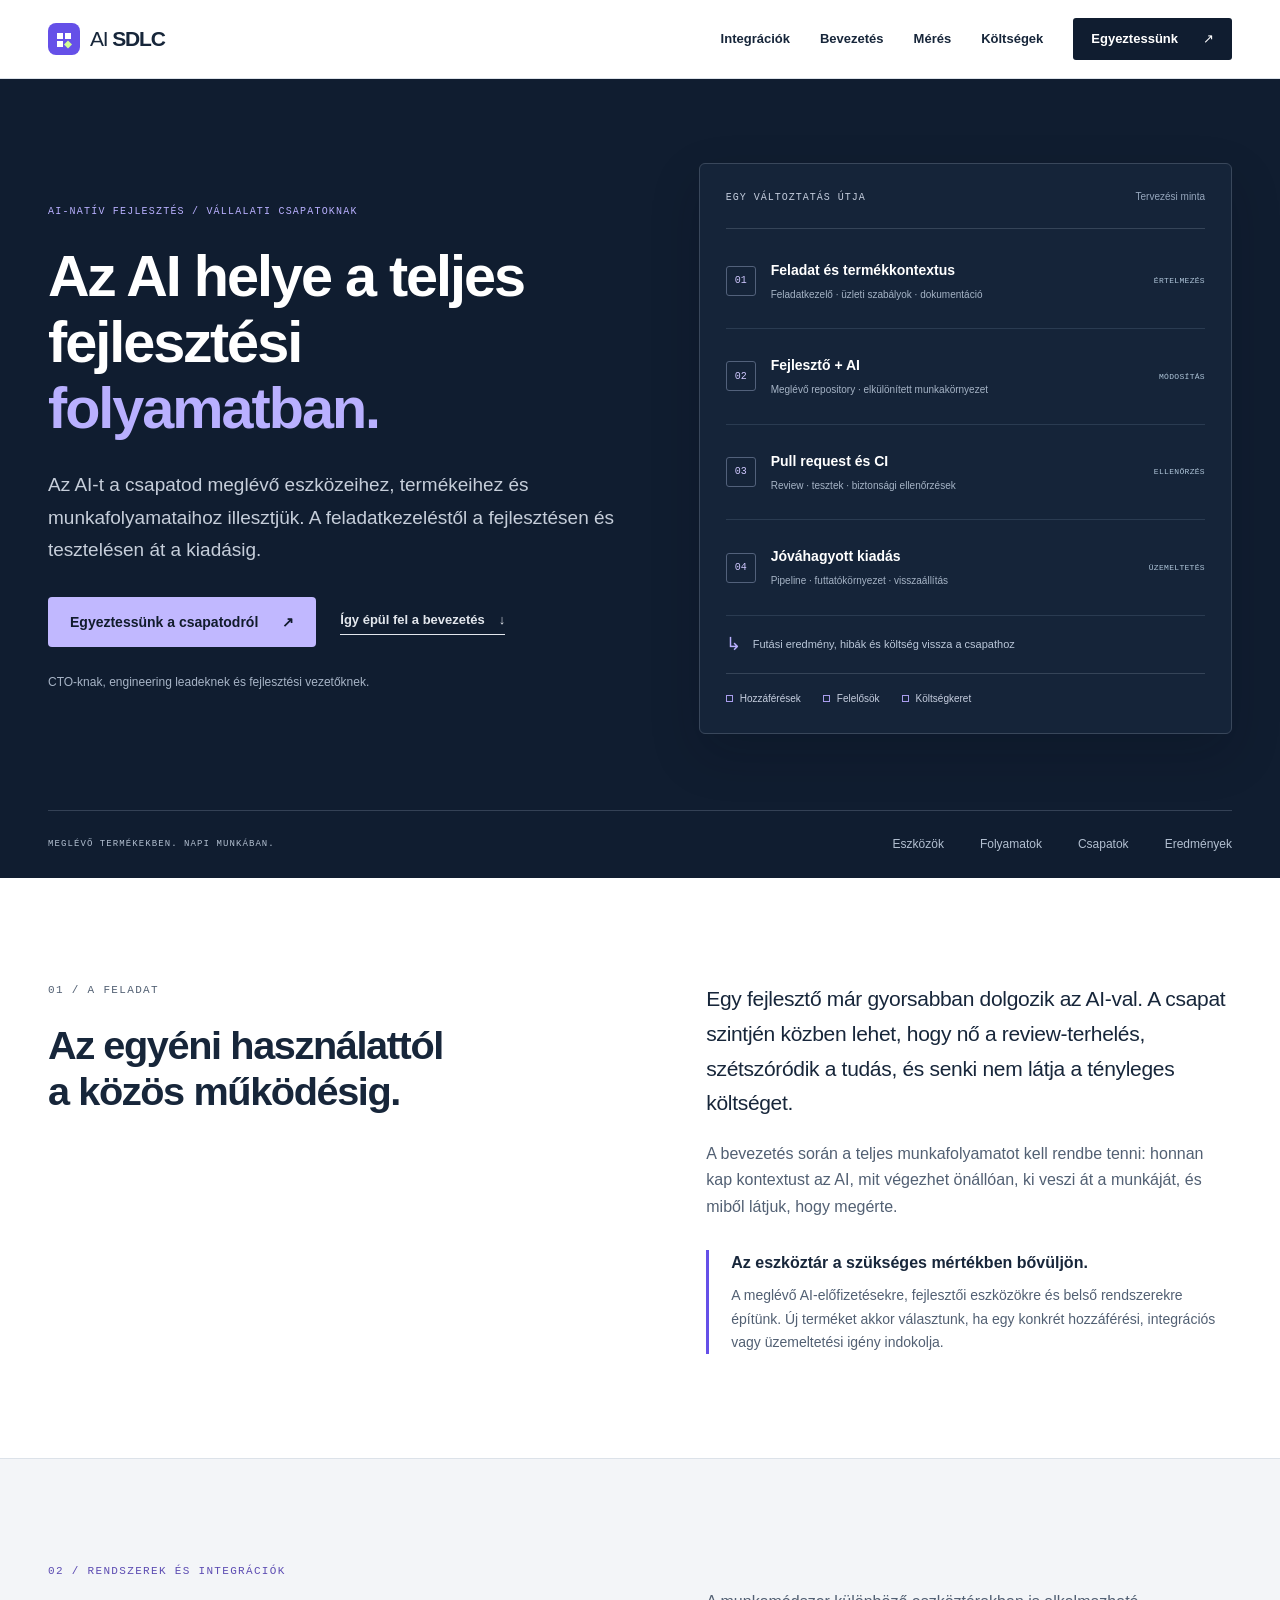
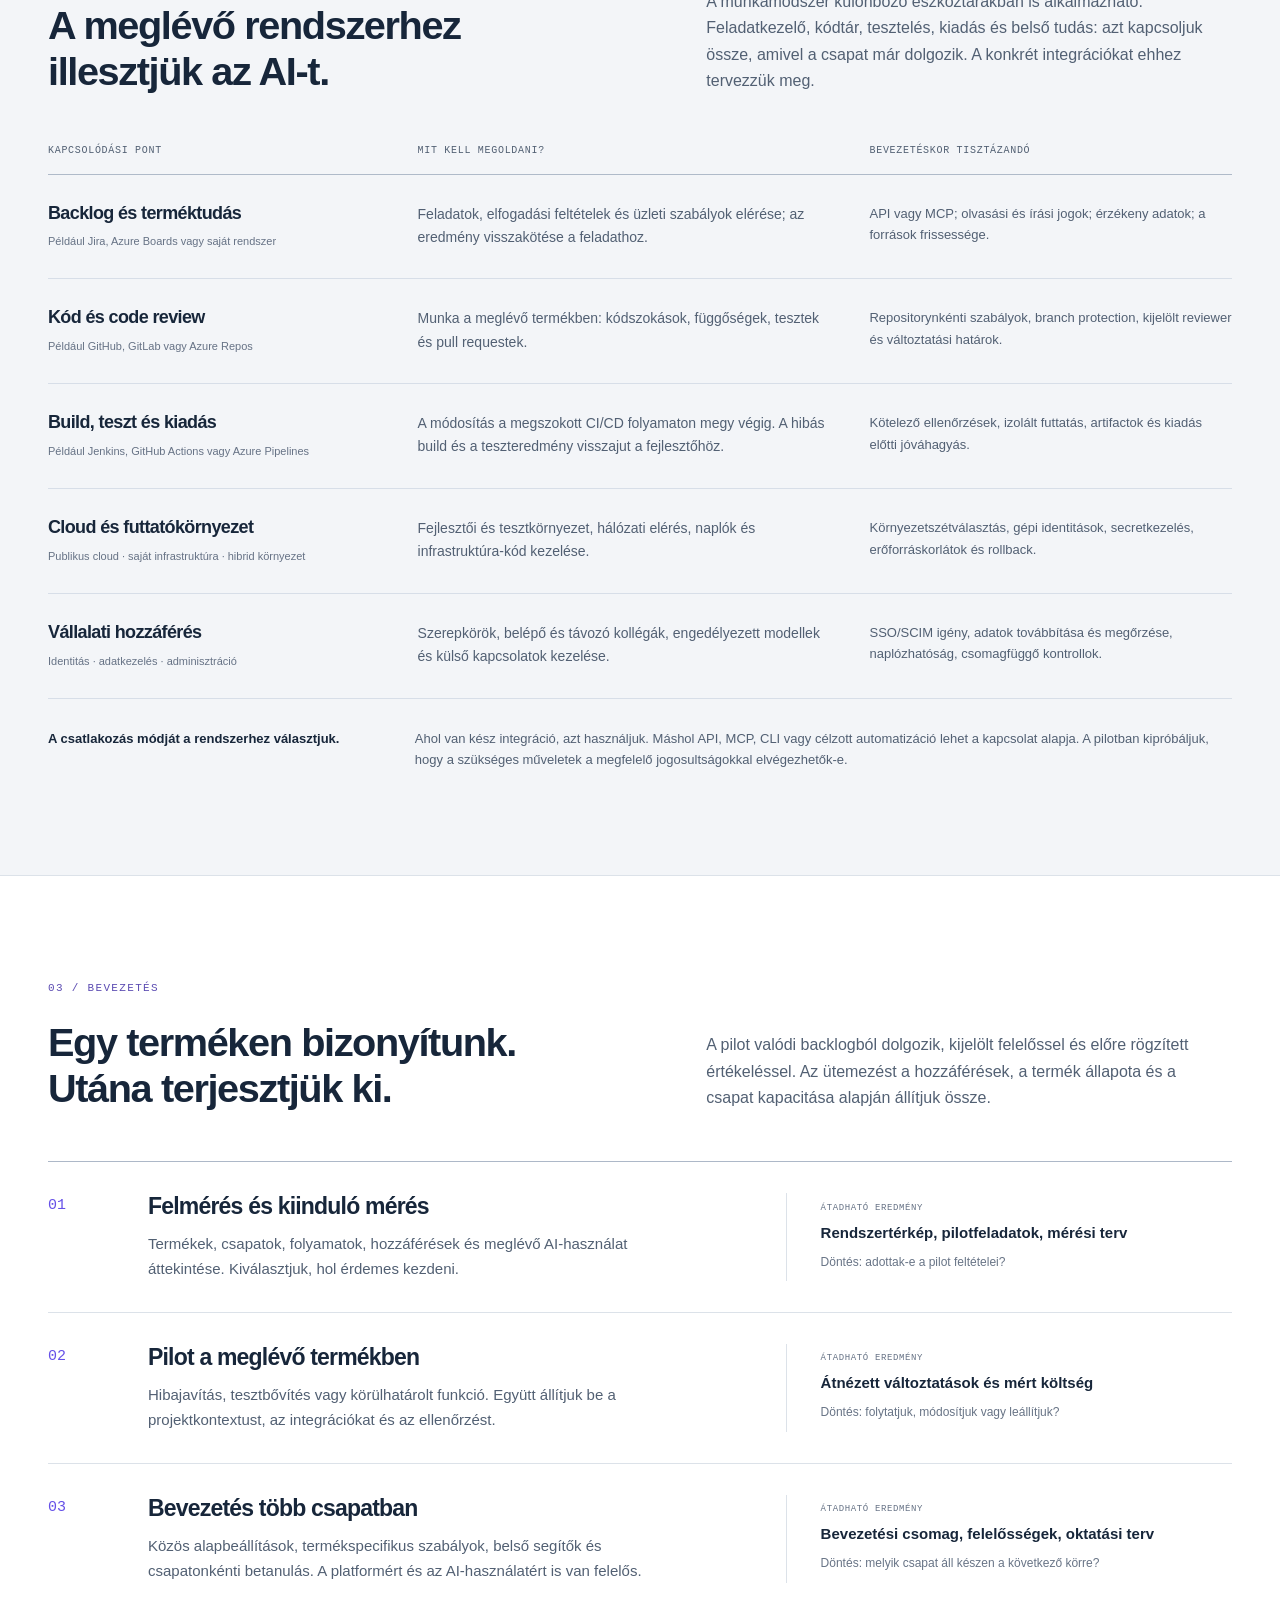
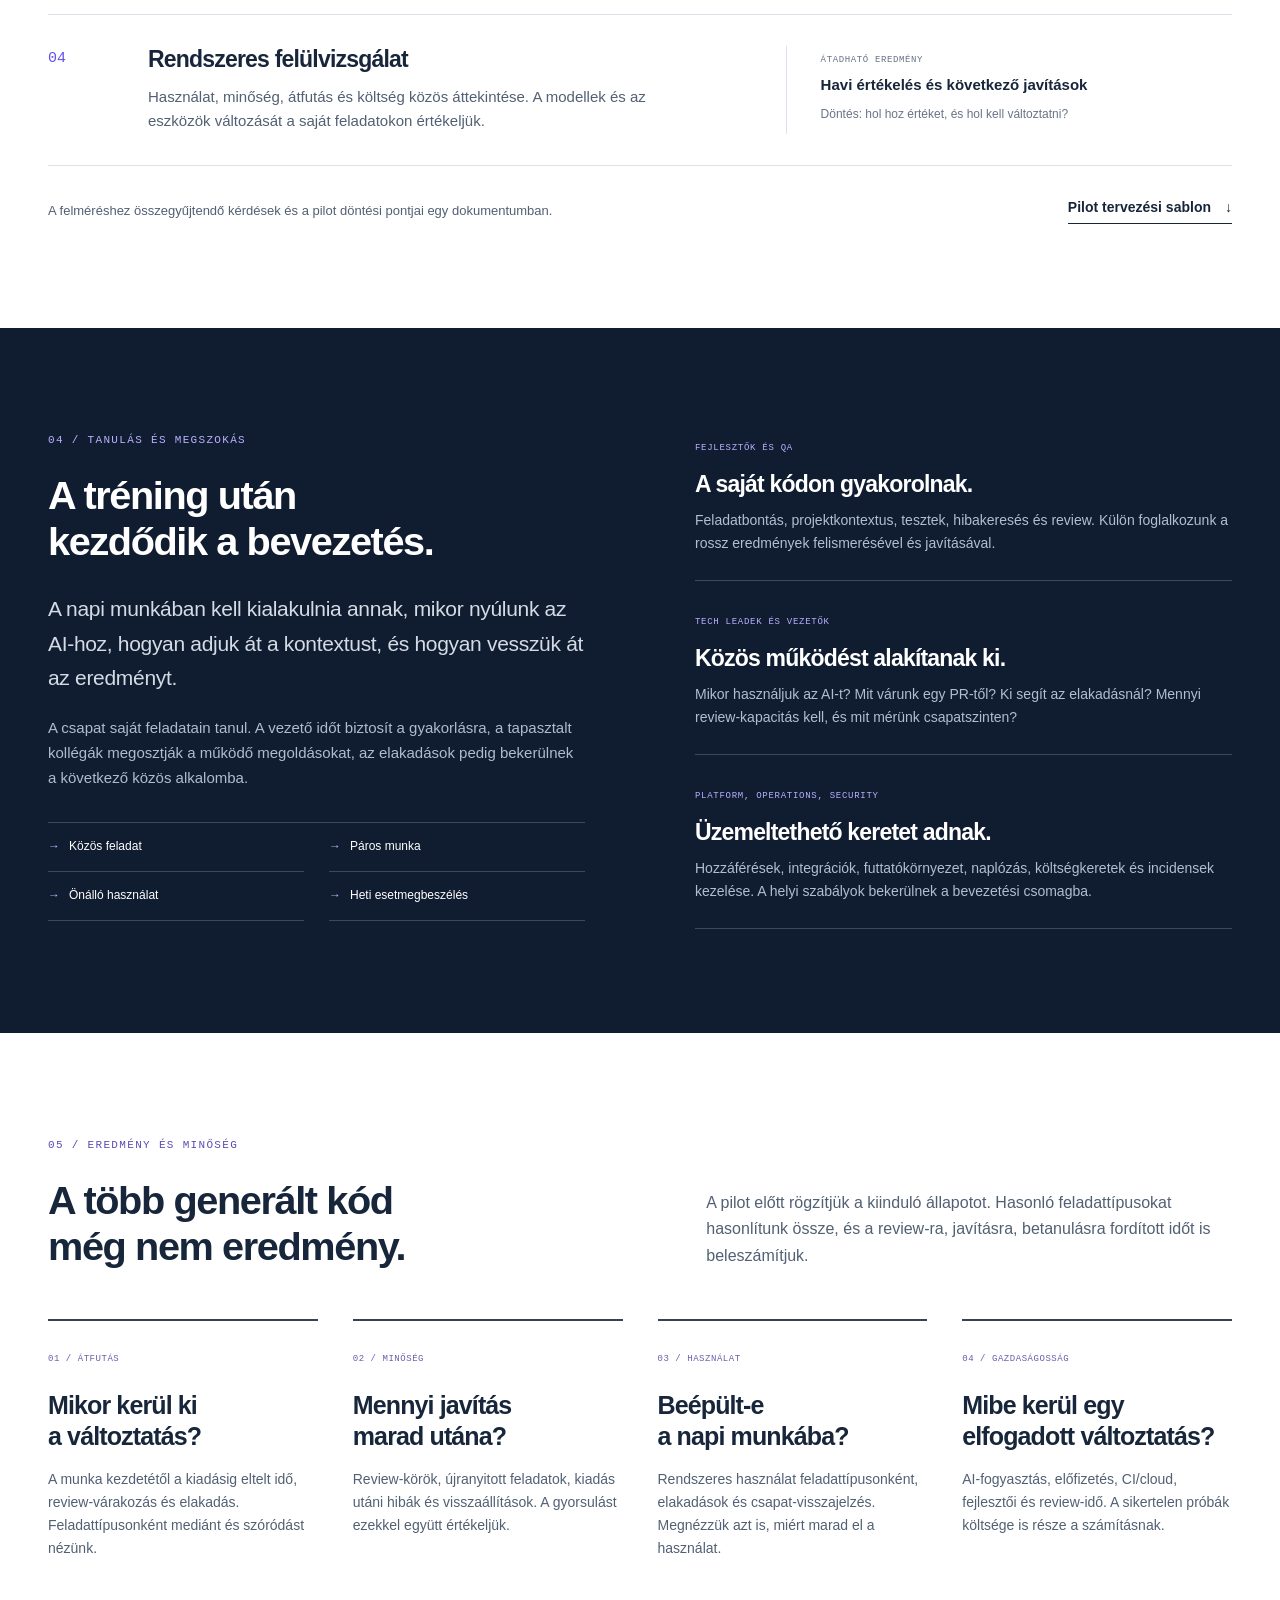
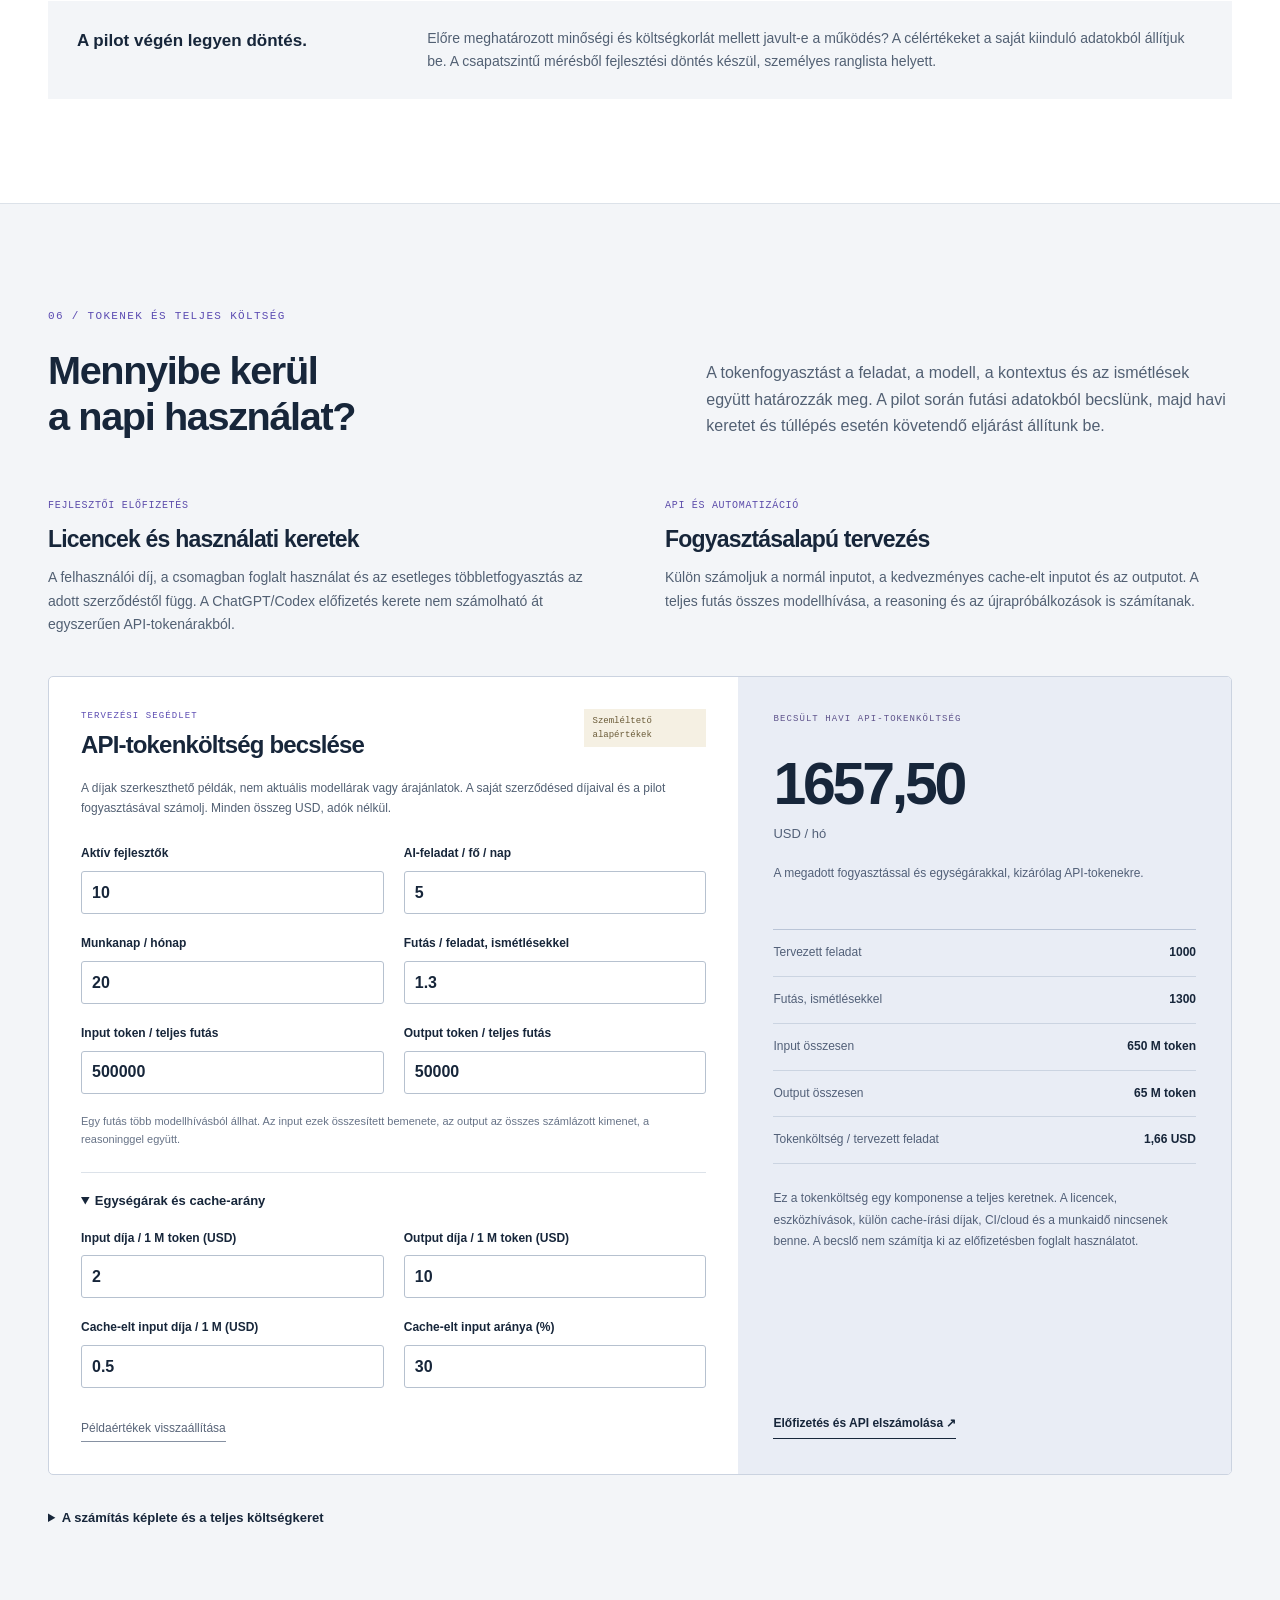
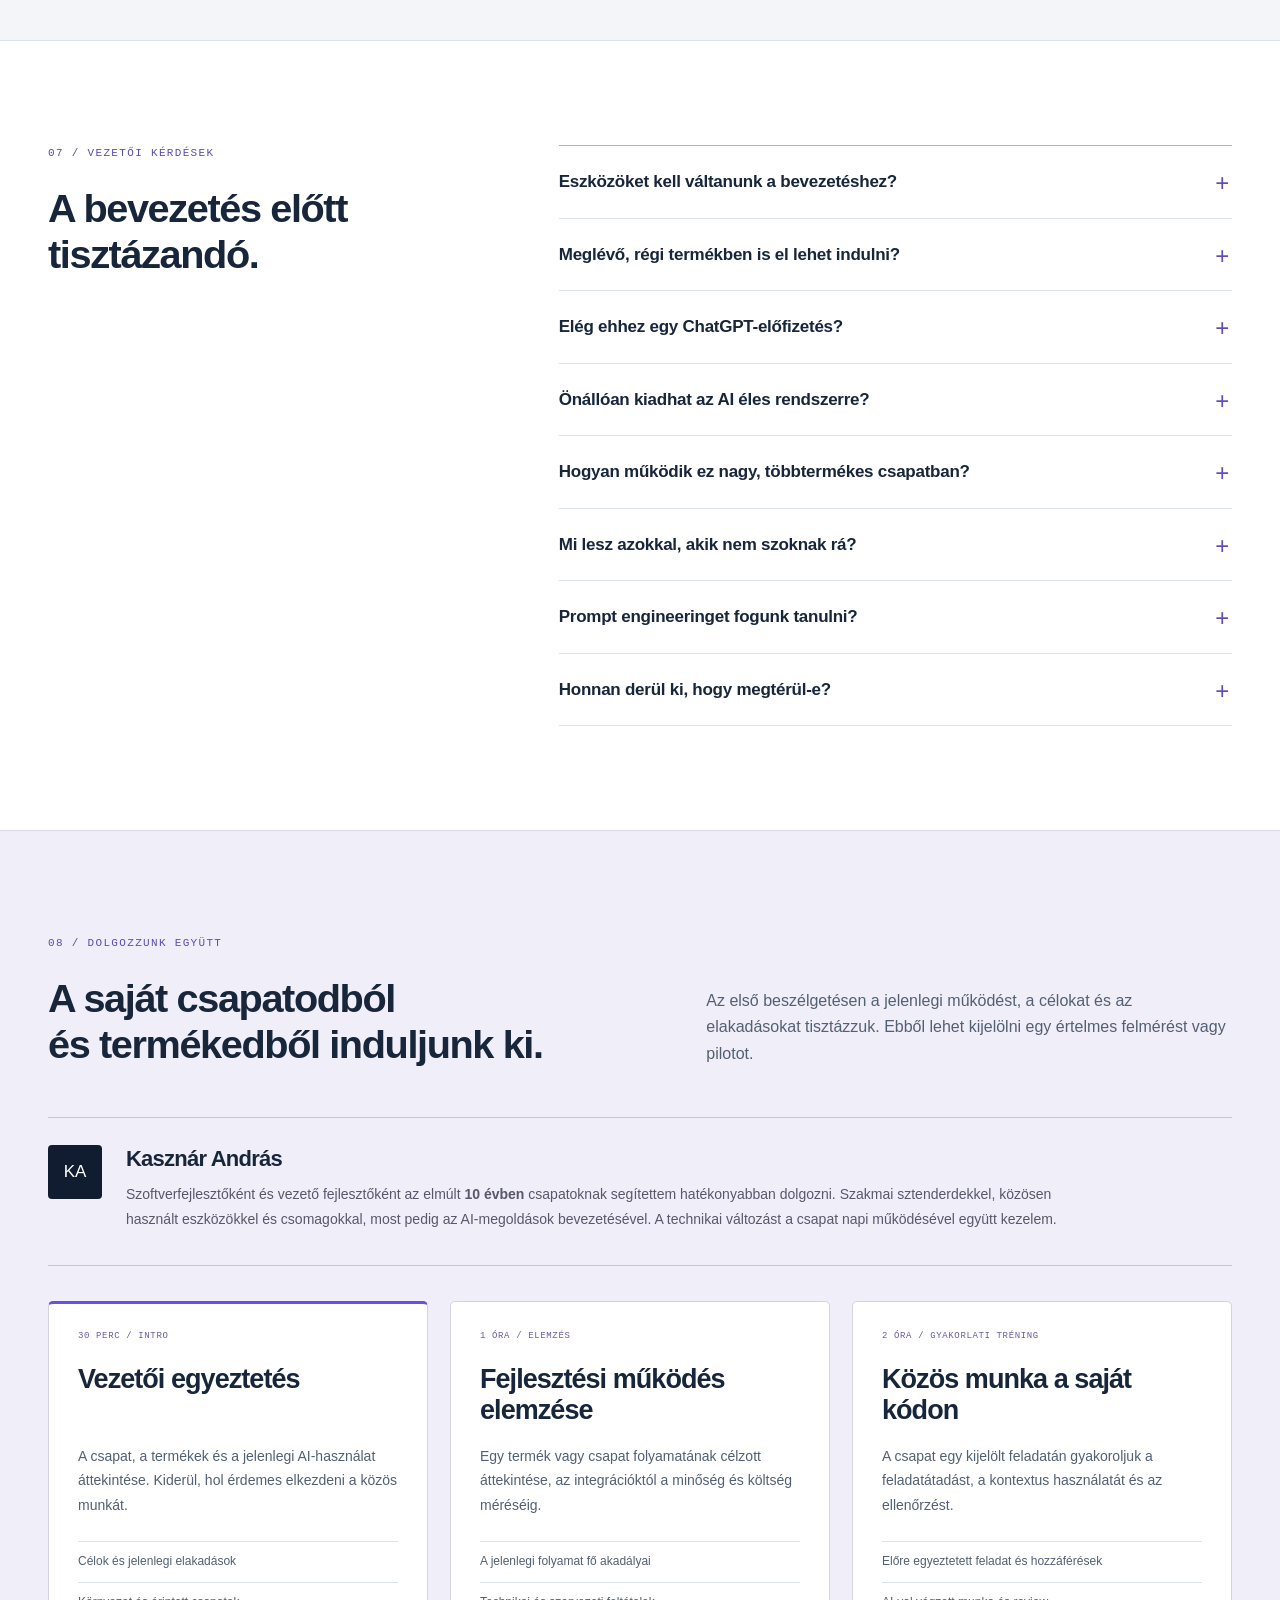
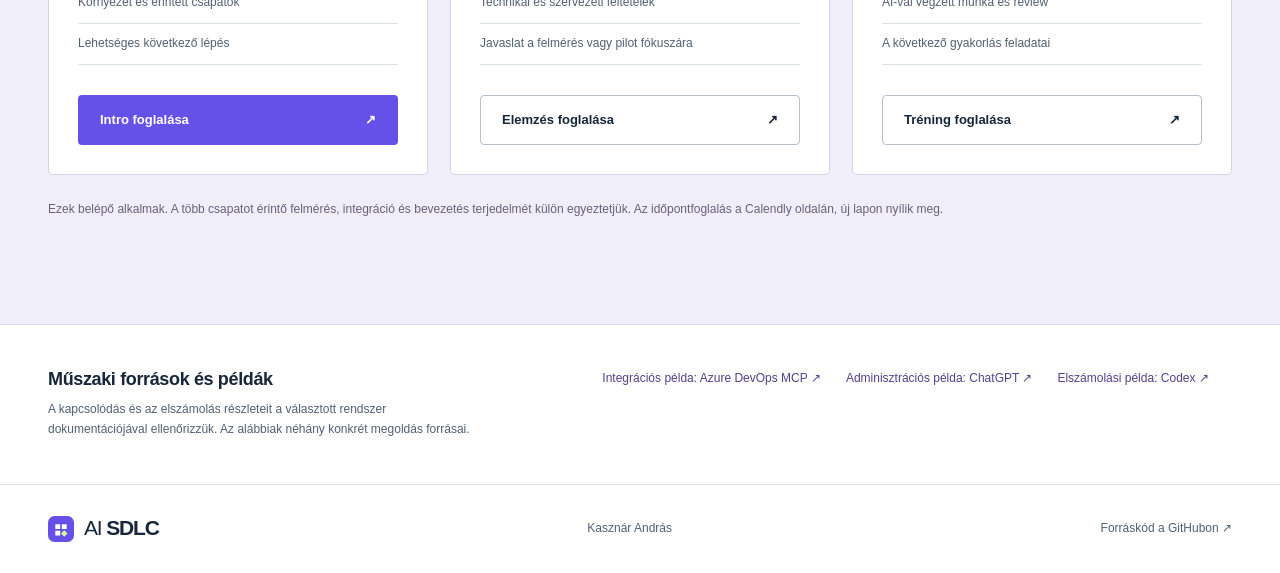
==== commit 2664df01: "Focus positioning on fitting existing tools and workflows across platforms" ====
--- a/site/index.html
+++ b/site/index.html
@@ -4,13 +4,13 @@
   <meta charset="utf-8">
   <meta name="viewport" content="width=device-width, initial-scale=1">
   <meta name="theme-color" content="#101d30">
-  <meta name="description" content="AI-natív fejlesztés vállalati csapatokban. Azure DevOps, CI/CD, cloud-integrációk, csapatok betanítása, mérés és tokenköltség-tervezés Kasznár Andrással.">
+  <meta name="description" content="AI-natív fejlesztés a meglévő eszközeidhez és folyamataidhoz illesztve. Vállalati bevezetés, csapatok betanítása, mérés és költségtervezés Kasznár Andrással.">
   <meta name="author" content="Kasznár András">
   <meta name="robots" content="index,follow,max-image-preview:large">
   <link rel="canonical" href="https://kasznare.github.io/AI-SDLC/">
   <link rel="sitemap" type="application/xml" href="./sitemap.xml">
   <meta property="og:title" content="AI-natív fejlesztés vállalati csapatoknak | AI SDLC">
-  <meta property="og:description" content="Meglévő termékek, integrációk és csapatok. Az AI bevezetése a felméréstől a mérhető napi működésig, Kasznár Andrással.">
+  <meta property="og:description" content="Az AI bevezetése a meglévő fejlesztési környezetbe: integrációk, csapatok betanítása, mérés és költségtervezés Kasznár Andrással.">
   <meta property="og:type" content="website">
   <meta property="og:url" content="https://kasznare.github.io/AI-SDLC/">
   <meta property="og:site_name" content="AI SDLC">
@@ -21,7 +21,7 @@
   <meta property="og:image:alt" content="AI SDLC — AI-natív fejlesztés vállalati csapatoknak. Integrációk, bevezetés, mérés. Kasznár András.">
   <meta name="twitter:card" content="summary_large_image">
   <meta name="twitter:title" content="AI-natív fejlesztés vállalati csapatoknak | AI SDLC">
-  <meta name="twitter:description" content="Azure DevOps, CI/CD, cloud, csapatszintű tanulás és költségtervezés. AI-bevezetés a meglévő fejlesztési működésbe.">
+  <meta name="twitter:description" content="AI-bevezetés a csapat meglévő eszközeihez és folyamataihoz illesztve. Integrációk, csapatszintű tanulás, mérés és költségtervezés.">
   <meta name="twitter:image" content="https://kasznare.github.io/AI-SDLC/social-preview.png?v=enterprise1">
   <meta name="twitter:image:alt" content="AI-natív fejlesztés vállalati csapatoknak — AI SDLC, Kasznár András.">
   <title>AI-natív fejlesztés vállalati csapatoknak | AI SDLC</title>
@@ -31,7 +31,7 @@
   <script type="application/ld+json">
   {"@context":"https://schema.org","@graph":[
     {"@type":"WebSite","@id":"https://kasznare.github.io/AI-SDLC/#website","url":"https://kasznare.github.io/AI-SDLC/","name":"AI SDLC","inLanguage":"hu-HU","publisher":{"@id":"https://kasznare.github.io/AI-SDLC/#andras"}},
-    {"@type":"WebPage","@id":"https://kasznare.github.io/AI-SDLC/#webpage","url":"https://kasznare.github.io/AI-SDLC/","name":"AI-natív fejlesztés vállalati csapatoknak | AI SDLC","description":"AI-natív fejlesztés vállalati csapatokban. Azure DevOps, CI/CD, cloud-integrációk, csapatok betanítása, mérés és tokenköltség-tervezés Kasznár Andrással.","inLanguage":"hu-HU","isPartOf":{"@id":"https://kasznare.github.io/AI-SDLC/#website"},"author":{"@id":"https://kasznare.github.io/AI-SDLC/#andras"},"primaryImageOfPage":{"@type":"ImageObject","url":"https://kasznare.github.io/AI-SDLC/social-preview.png?v=enterprise1","width":1200,"height":630}},
+    {"@type":"WebPage","@id":"https://kasznare.github.io/AI-SDLC/#webpage","url":"https://kasznare.github.io/AI-SDLC/","name":"AI-natív fejlesztés vállalati csapatoknak | AI SDLC","description":"AI-natív fejlesztés a meglévő eszközeidhez és folyamataidhoz illesztve. Vállalati bevezetés, csapatok betanítása, mérés és költségtervezés Kasznár Andrással.","inLanguage":"hu-HU","isPartOf":{"@id":"https://kasznare.github.io/AI-SDLC/#website"},"author":{"@id":"https://kasznare.github.io/AI-SDLC/#andras"},"primaryImageOfPage":{"@type":"ImageObject","url":"https://kasznare.github.io/AI-SDLC/social-preview.png?v=enterprise1","width":1200,"height":630}},
     {"@type":"Person","@id":"https://kasznare.github.io/AI-SDLC/#andras","url":"https://kasznare.github.io/AI-SDLC/#rolam","name":"Kasznár András","jobTitle":"Szoftverfejlesztő és vezető fejlesztő","description":"Az elmúlt 10 évben csapatok hatékony működését segítette szakmai sztenderdek, közösen használt eszközök, csomagok és AI-megoldások bevezetésével."}
   ]}
   </script>
@@ -48,40 +48,40 @@
       <div class="hero-grid"><div class="hero-copy">
         <p class="eyebrow">AI-NATÍV FEJLESZTÉS / VÁLLALATI CSAPATOKNAK</p>
         <h1 id="hero-title">Az AI helye a teljes<br>fejlesztési <em>folyamatban.</em></h1>
-        <p class="hero-lead">Meglévő termékekhez, Azure DevOpshoz és cloud környezethez illesztett bevezetés. Közös munkamódszer, felkészített csapatok és követhető költségek.</p>
+        <p class="hero-lead">Az AI-t a csapatod meglévő eszközeihez, termékeihez és munkafolyamataihoz illesztjük. A feladatkezeléstől a fejlesztésen és tesztelésen át a kiadásig.</p>
         <div class="hero-actions"><a class="button button-primary" href="https://calendly.com/andraskasznar/30min" target="_blank" rel="noopener noreferrer" data-booking="intro">Egyeztessünk a csapatodról <span aria-hidden="true">↗</span></a><a class="text-link" href="#folyamat">Így épül fel a bevezetés <span aria-hidden="true">↓</span></a></div>
         <p class="hero-audience">CTO-knak, engineering leadeknek és fejlesztési vezetőknek.</p>
       </div>
       <figure class="delivery-map" aria-labelledby="map-caption">
         <figcaption id="map-caption"><span class="diagram-label">EGY VÁLTOZTATÁS ÚTJA</span><span class="diagram-note">Tervezési minta</span></figcaption>
         <ol class="delivery-path">
-          <li><span class="path-no">01</span><div><strong>Feladat és termékkontextus</strong><span>Azure Boards · üzleti szabályok · dokumentáció</span></div><span class="path-tag">ÉRTELMEZÉS</span></li>
+          <li><span class="path-no">01</span><div><strong>Feladat és termékkontextus</strong><span>Feladatkezelő · üzleti szabályok · dokumentáció</span></div><span class="path-tag">ÉRTELMEZÉS</span></li>
           <li><span class="path-no">02</span><div><strong>Fejlesztő + AI</strong><span>Meglévő repository · elkülönített munkakörnyezet</span></div><span class="path-tag">MÓDOSÍTÁS</span></li>
           <li><span class="path-no">03</span><div><strong>Pull request és CI</strong><span>Review · tesztek · biztonsági ellenőrzések</span></div><span class="path-tag">ELLENŐRZÉS</span></li>
-          <li><span class="path-no">04</span><div><strong>Jóváhagyott kiadás</strong><span>Pipeline · cloud környezet · visszaállítás</span></div><span class="path-tag">ÜZEMELTETÉS</span></li>
+          <li><span class="path-no">04</span><div><strong>Jóváhagyott kiadás</strong><span>Pipeline · futtatókörnyezet · visszaállítás</span></div><span class="path-tag">ÜZEMELTETÉS</span></li>
         </ol>
         <div class="map-feedback"><span aria-hidden="true">↳</span> Futási eredmény, hibák és költség vissza a csapathoz</div>
         <div class="map-controls"><span>Hozzáférések</span><span>Felelősök</span><span>Költségkeret</span></div>
       </figure></div>
-      <div class="hero-bottom"><span>MEGLÉVŐ TERMÉKEKBEN. NAPI MUNKÁBAN.</span><div><span>Azure DevOps</span><span>CI/CD</span><span>Cloud</span><span>Csapatok</span></div></div>
+      <div class="hero-bottom"><span>MEGLÉVŐ TERMÉKEKBEN. NAPI MUNKÁBAN.</span><div><span>Eszközök</span><span>Folyamatok</span><span>Csapatok</span><span>Eredmények</span></div></div>
     </div></section>
 
     <section id="szemlelet" class="section proposition"><div class="container proposition-grid">
       <div><p class="eyebrow">01 / A FELADAT</p><h2>Az egyéni használattól<br>a közös működésig.</h2></div>
-      <div><p class="lead">Egy fejlesztő már gyorsabban dolgozik az AI-val. A csapat szintjén közben lehet, hogy nő a review-terhelés, szétszóródik a tudás, és senki nem látja a tényleges költséget.</p><p>A bevezetés során a teljes munkafolyamatot kell rendbe tenni: honnan kap kontextust az AI, mit végezhet önállóan, ki veszi át a munkáját, és miből látjuk, hogy megérte.</p><div class="principle"><strong>Az eszköztár a szükséges mértékben bővüljön.</strong><p>Az első körben a meglévő AI-előfizetést és fejlesztői platformot érdemes használni. Új terméket akkor választunk, ha egy konkrét hozzáférési, integrációs vagy üzemeltetési igény indokolja.</p></div></div>
+      <div><p class="lead">Egy fejlesztő már gyorsabban dolgozik az AI-val. A csapat szintjén közben lehet, hogy nő a review-terhelés, szétszóródik a tudás, és senki nem látja a tényleges költséget.</p><p>A bevezetés során a teljes munkafolyamatot kell rendbe tenni: honnan kap kontextust az AI, mit végezhet önállóan, ki veszi át a munkáját, és miből látjuk, hogy megérte.</p><div class="principle"><strong>Az eszköztár a szükséges mértékben bővüljön.</strong><p>A meglévő AI-előfizetésekre, fejlesztői eszközökre és belső rendszerekre építünk. Új terméket akkor választunk, ha egy konkrét hozzáférési, integrációs vagy üzemeltetési igény indokolja.</p></div></div>
     </div></section>
 
     <section id="integraciok" class="section section-tint"><div class="container"><span id="beallitasok" class="anchor-alias"></span>
-      <div class="section-heading"><div><p class="eyebrow">02 / RENDSZEREK ÉS INTEGRÁCIÓK</p><h2>A meglévő rendszerhez<br>illesztjük az AI-t.</h2></div><p>Az integráció tervezésekor a feladatból indulunk ki. Rögzítjük az adat útját, a megengedett műveleteket és a felelőst. A csatlakozás módját a tényleges környezetben ellenőrizzük.</p></div>
+      <div class="section-heading"><div><p class="eyebrow">02 / RENDSZEREK ÉS INTEGRÁCIÓK</p><h2>A meglévő rendszerhez<br>illesztjük az AI-t.</h2></div><p>A munkamódszer különböző eszköztárakban is alkalmazható. Feladatkezelő, kódtár, tesztelés, kiadás és belső tudás: azt kapcsoljuk össze, amivel a csapat már dolgozik. A konkrét integrációkat ehhez tervezzük meg.</p></div>
       <div class="integration-table">
         <div class="integration-head"><span>Kapcsolódási pont</span><span>Mit kell megoldani?</span><span>Bevezetéskor tisztázandó</span></div>
-        <article class="integration-row"><div><h3>Backlog és terméktudás</h3><span>Azure Boards · Jira · belső dokumentáció</span></div><p>Work itemek, elfogadási feltételek és üzleti szabályok elérése; az eredmény visszakötése a feladathoz.</p><p>API vagy MCP; olvasási és írási jogok; érzékeny adatok; a források frissessége.</p></article>
-        <article class="integration-row"><div><h3>Kód és code review</h3><span>Azure Repos · GitHub · GitLab</span></div><p>Munka a meglévő termékben: kódszokások, függőségek, tesztek és pull requestek.</p><p>Repositorynkénti szabályok, branch protection, kijelölt reviewer és változtatási határok.</p></article>
-        <article class="integration-row"><div><h3>Build, teszt és kiadás</h3><span>Azure Pipelines · GitHub Actions · Jenkins</span></div><p>A módosítás a megszokott CI/CD folyamaton megy végig. A hibás build és a teszteredmény visszajut a fejlesztőhöz.</p><p>Kötelező ellenőrzések, izolált futtatás, artifactok és kiadás előtti jóváhagyás.</p></article>
-        <article class="integration-row"><div><h3>Cloud és futtatókörnyezet</h3><span>Azure · AWS · privát infrastruktúra</span></div><p>Fejlesztői és tesztkörnyezet, hálózati elérés, naplók és infrastruktúra-kód kezelése.</p><p>Környezetszétválasztás, gépi identitások, secretkezelés, erőforráskorlátok és rollback.</p></article>
+        <article class="integration-row"><div><h3>Backlog és terméktudás</h3><span>Például Jira, Azure Boards vagy saját rendszer</span></div><p>Feladatok, elfogadási feltételek és üzleti szabályok elérése; az eredmény visszakötése a feladathoz.</p><p>API vagy MCP; olvasási és írási jogok; érzékeny adatok; a források frissessége.</p></article>
+        <article class="integration-row"><div><h3>Kód és code review</h3><span>Például GitHub, GitLab vagy Azure Repos</span></div><p>Munka a meglévő termékben: kódszokások, függőségek, tesztek és pull requestek.</p><p>Repositorynkénti szabályok, branch protection, kijelölt reviewer és változtatási határok.</p></article>
+        <article class="integration-row"><div><h3>Build, teszt és kiadás</h3><span>Például Jenkins, GitHub Actions vagy Azure Pipelines</span></div><p>A módosítás a megszokott CI/CD folyamaton megy végig. A hibás build és a teszteredmény visszajut a fejlesztőhöz.</p><p>Kötelező ellenőrzések, izolált futtatás, artifactok és kiadás előtti jóváhagyás.</p></article>
+        <article class="integration-row"><div><h3>Cloud és futtatókörnyezet</h3><span>Publikus cloud · saját infrastruktúra · hibrid környezet</span></div><p>Fejlesztői és tesztkörnyezet, hálózati elérés, naplók és infrastruktúra-kód kezelése.</p><p>Környezetszétválasztás, gépi identitások, secretkezelés, erőforráskorlátok és rollback.</p></article>
         <article class="integration-row"><div><h3>Vállalati hozzáférés</h3><span>Identitás · adatkezelés · adminisztráció</span></div><p>Szerepkörök, belépő és távozó kollégák, engedélyezett modellek és külső kapcsolatok kezelése.</p><p>SSO/SCIM igény, adatok továbbítása és megőrzése, naplózhatóság, csomagfüggő kontrollok.</p></article>
       </div>
-      <div class="integration-note"><strong>Azure DevOps esetén konkrét csatlakozási pont az MCP szerver.</strong><p>A kliens és a hitelesítés függvényében helyi vagy távoli kapcsolat jöhet szóba. Az MCP mellé ugyanúgy szükséges a hozzáférések és az adatkezelés megtervezése. <a href="https://learn.microsoft.com/en-us/azure/devops/mcp-server/mcp-server-overview?view=azure-devops" target="_blank" rel="noopener noreferrer">Microsoft dokumentáció ↗</a></p></div>
+      <div class="integration-note"><strong>A csatlakozás módját a rendszerhez választjuk.</strong><p>Ahol van kész integráció, azt használjuk. Máshol API, MCP, CLI vagy célzott automatizáció lehet a kapcsolat alapja. A pilotban kipróbáljuk, hogy a szükséges műveletek a megfelelő jogosultságokkal elvégezhetők-e.</p></div>
     </div></section>
 
     <section id="folyamat" class="section"><div class="container">
@@ -126,6 +126,7 @@
     </div></section>
 
     <section id="kerdesek" class="section"><div class="container faq-layout"><div><p class="eyebrow">07 / VEZETŐI KÉRDÉSEK</p><h2>A bevezetés előtt<br>tisztázandó.</h2></div><div class="faq-list">
+      <details><summary>Eszközöket kell váltanunk a bevezetéshez?</summary><p>A meglévő eszköztárból indulunk ki, akár több szolgáltató és saját fejlesztésű rendszer együtt adja a környezetet. A munkamódszert és az integrációkat ehhez igazítjuk. A felmérésben derül ki, mely kapcsolatok adottak, és hol szükséges további kialakítás.</p></details>
       <details><summary>Meglévő, régi termékben is el lehet indulni?</summary><p>Igen, ha kijelölünk egy érthető, ellenőrizhető feladatot. Feltérképezzük a függőségeket és az üzleti szabályokat, szükség esetén előbb a jelenlegi működést rögzítő teszteket készítünk. A pilot határát a termék állapotához és a kiadási folyamathoz igazítjuk.</p></details>
       <details><summary>Elég ehhez egy ChatGPT-előfizetés?</summary><p>Egyéni próbához jó kiindulópont. Vállalati bevezetésnél a központi hozzáférések, adatkezelés, adminisztráció és elszámolás alapján választunk csomagot. A CI-ből futó automatizáció API-használata külön tétel lehet. A szükséges integrációkat a meglévő eszközök és a vállalati előírások határozzák meg.</p></details>
       <details><summary>Önállóan kiadhat az AI éles rendszerre?</summary><p>A bevezetés részeként műveletenként rögzítjük az önállóság határát. Kiindulásként az AI elkülönített környezetben dolgozik, a módosítás PR-ba kerül, a kiadás pedig a kijelölt felelős és a pipeline ellenőrzései után történik. A jóváhagyási szabályt technikailag is érvényesíteni kell.</p></details>
@@ -144,7 +145,7 @@
         <article class="offer-card"><span class="offer-duration">2 ÓRA / GYAKORLATI TRÉNING</span><h3>Közös munka a saját kódon</h3><p>A csapat egy kijelölt feladatán gyakoroljuk a feladatátadást, a kontextus használatát és az ellenőrzést.</p><ul><li>Előre egyeztetett feladat és hozzáférések</li><li>AI-val végzett munka és review</li><li>A következő gyakorlás feladatai</li></ul><a class="button button-outline" href="https://calendly.com/andraskasznar/gyakorlati-ai-nativ-fejlesztesi-trening" target="_blank" rel="noopener noreferrer" data-booking="training">Tréning foglalása <span aria-hidden="true">↗</span></a></article>
       </div><p class="offers-note">Ezek belépő alkalmak. A több csapatot érintő felmérés, integráció és bevezetés terjedelmét külön egyeztetjük. Az időpontfoglalás a Calendly oldalán, új lapon nyílik meg.</p>
     </div></section>
-    <section class="sources container" aria-labelledby="sources-title"><div><h2 id="sources-title">Műszaki háttér</h2><p>Az integrációk, csomagok és elérhető kontrollok részleteit az aktuális szolgáltatói dokumentáció alapján ellenőrizzük.</p></div><div class="source-links"><a href="https://learn.microsoft.com/en-us/azure/devops/mcp-server/mcp-server-overview?view=azure-devops" target="_blank" rel="noopener noreferrer">Azure DevOps MCP ↗</a><a href="https://learn.microsoft.com/en-us/azure/devops/pipelines/process/approvals?view=azure-devops" target="_blank" rel="noopener noreferrer">Pipeline jóváhagyások ↗</a><a href="https://learn.microsoft.com/en-us/azure/devops/pipelines/library/connect-to-azure?view=azure-devops" target="_blank" rel="noopener noreferrer">Azure service connection ↗</a><a href="https://learn.chatgpt.com/docs/enterprise/work-admin-faq#core-administrative-controls" target="_blank" rel="noopener noreferrer">Vállalati AI-adminisztráció ↗</a><a href="https://learn.chatgpt.com/docs/pricing" target="_blank" rel="noopener noreferrer">Codex elszámolás ↗</a></div></section>
+    <section class="sources container" aria-labelledby="sources-title"><div><h2 id="sources-title">Műszaki források és példák</h2><p>A kapcsolódás és az elszámolás részleteit a választott rendszer dokumentációjával ellenőrizzük. Az alábbiak néhány konkrét megoldás forrásai.</p></div><div class="source-links"><a href="https://learn.microsoft.com/en-us/azure/devops/mcp-server/mcp-server-overview?view=azure-devops" target="_blank" rel="noopener noreferrer">Integrációs példa: Azure DevOps MCP ↗</a><a href="https://learn.chatgpt.com/docs/enterprise/work-admin-faq#core-administrative-controls" target="_blank" rel="noopener noreferrer">Adminisztrációs példa: ChatGPT ↗</a><a href="https://learn.chatgpt.com/docs/pricing" target="_blank" rel="noopener noreferrer">Elszámolási példa: Codex ↗</a></div></section>
   </main>
   <footer class="site-footer"><div class="container footer-inner"><a class="brand" href="#" aria-label="AI SDLC kezdőlap"><img src="./favicon.svg" width="26" height="26" alt=""><span>AI <strong>SDLC</strong></span></a><a href="#rolam">Kasznár András</a><a href="https://github.com/kasznare/AI-SDLC" target="_blank" rel="noopener noreferrer">Forráskód a GitHubon ↗</a></div></footer>
 </body>
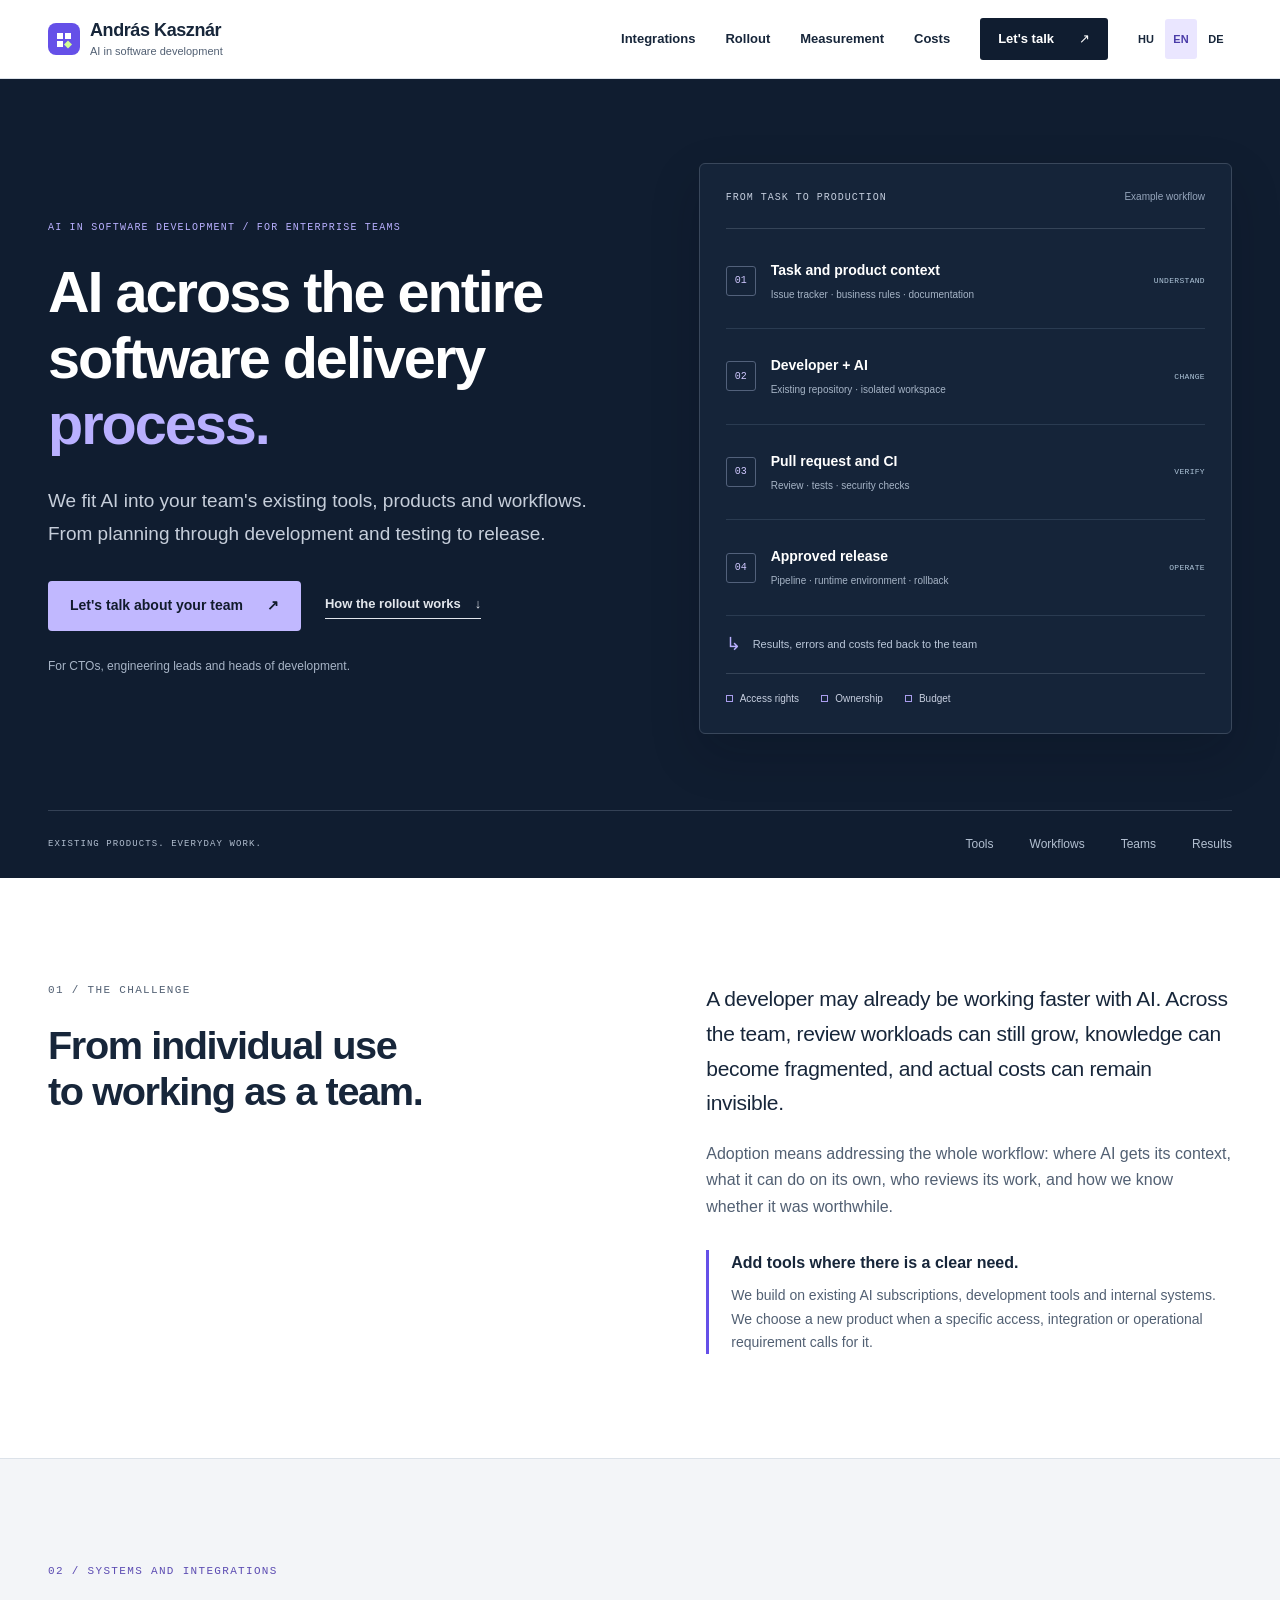
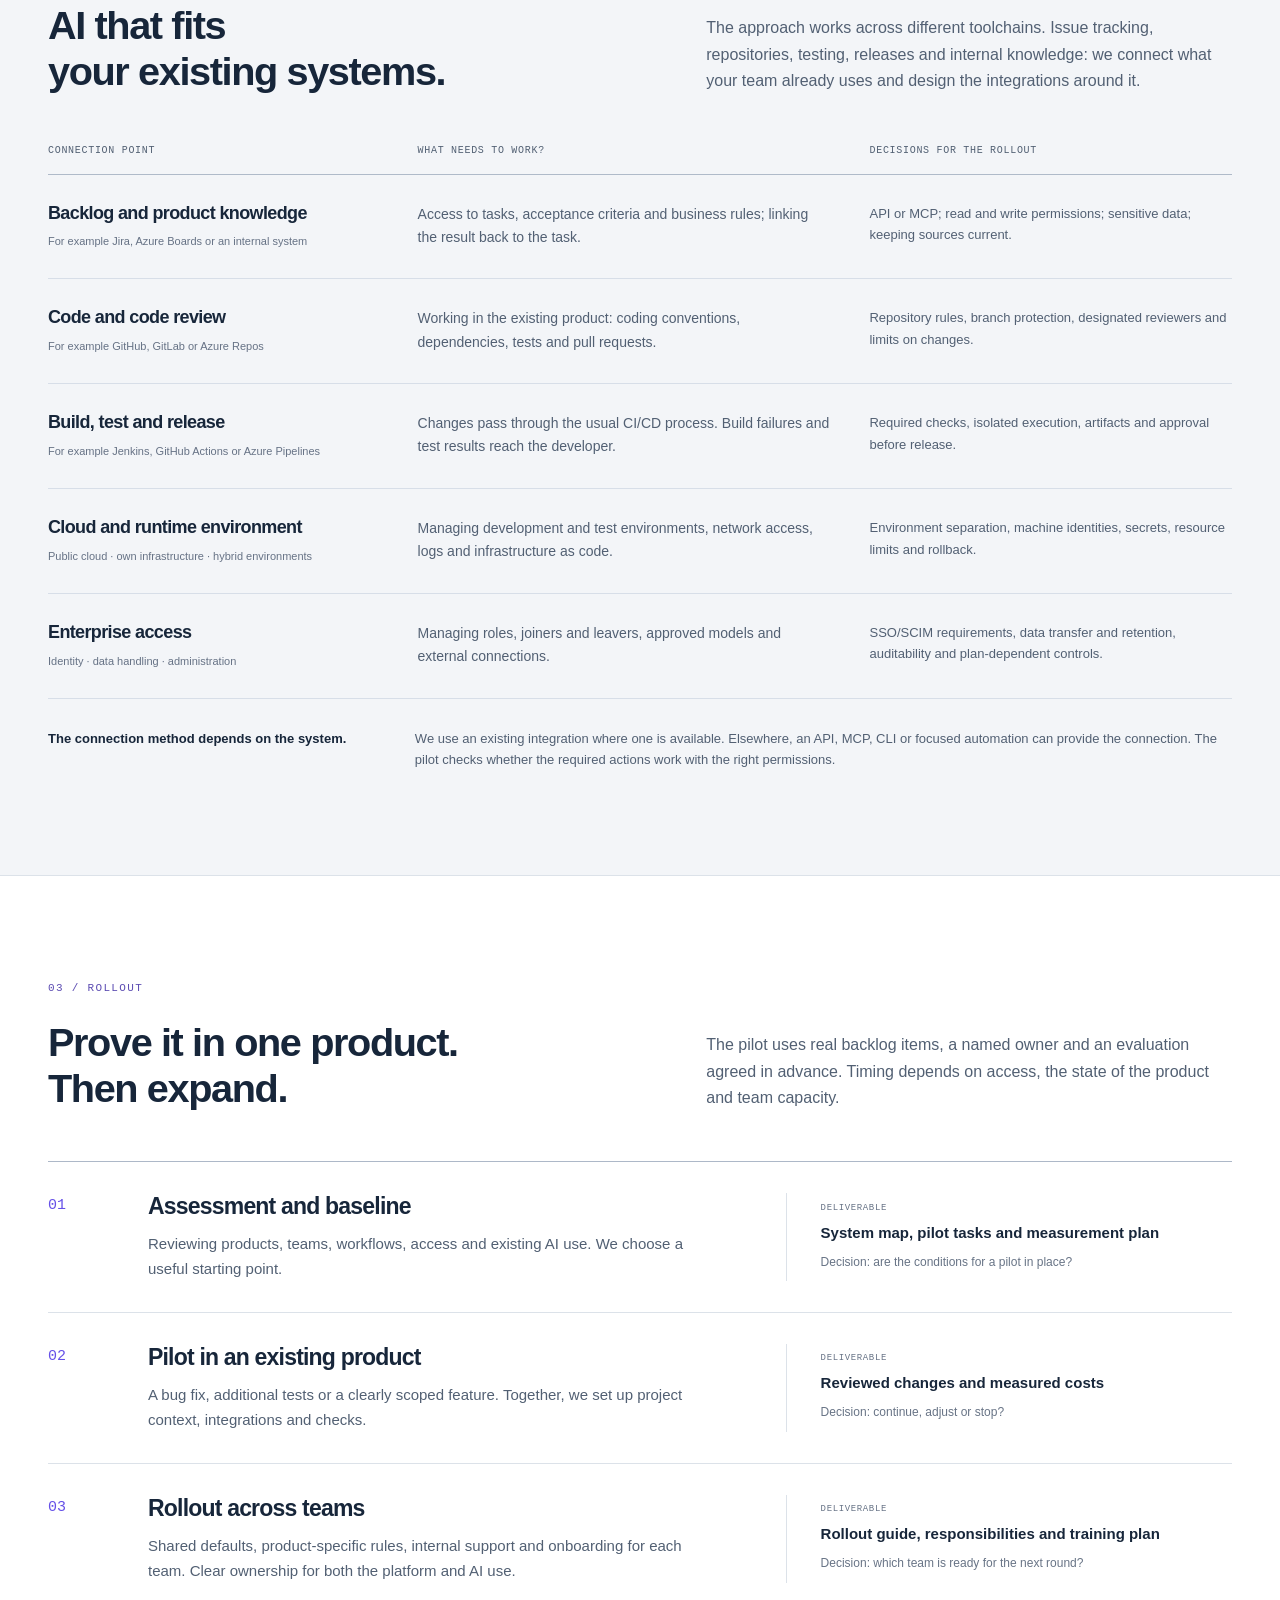
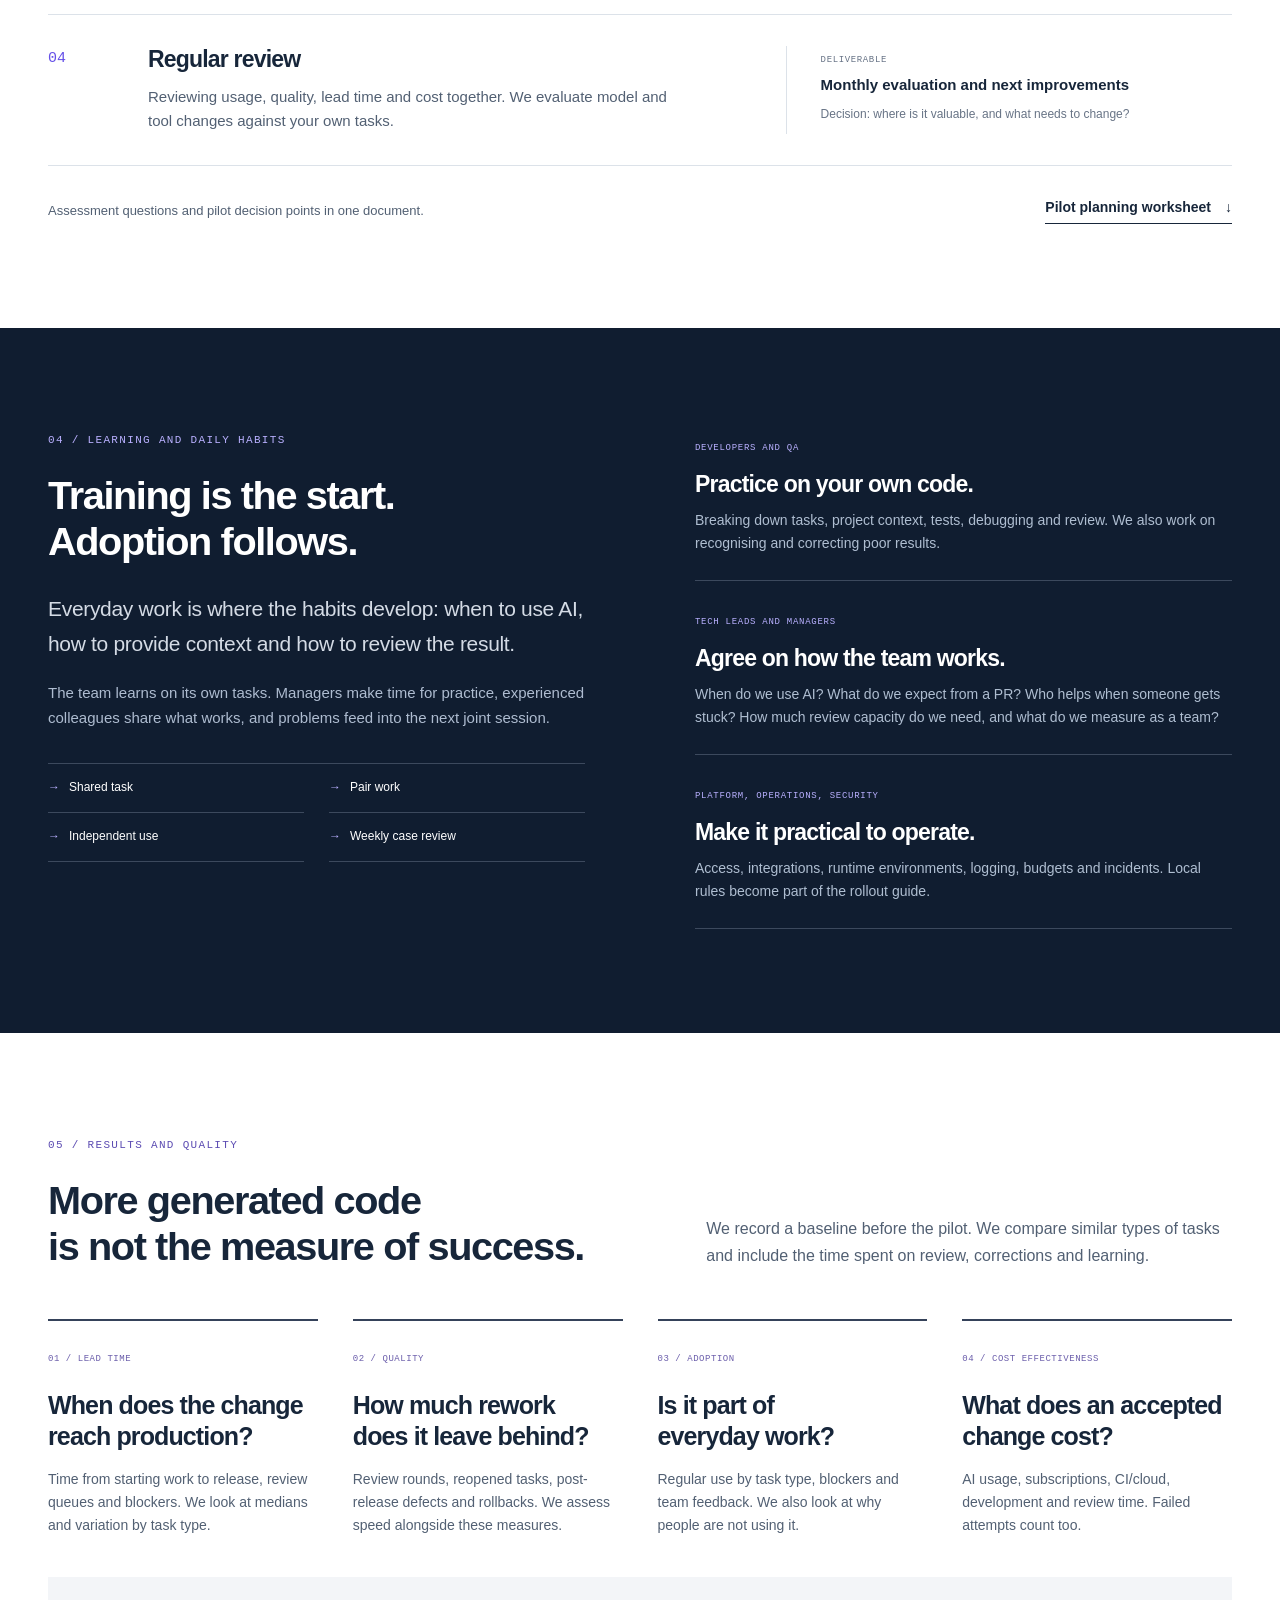
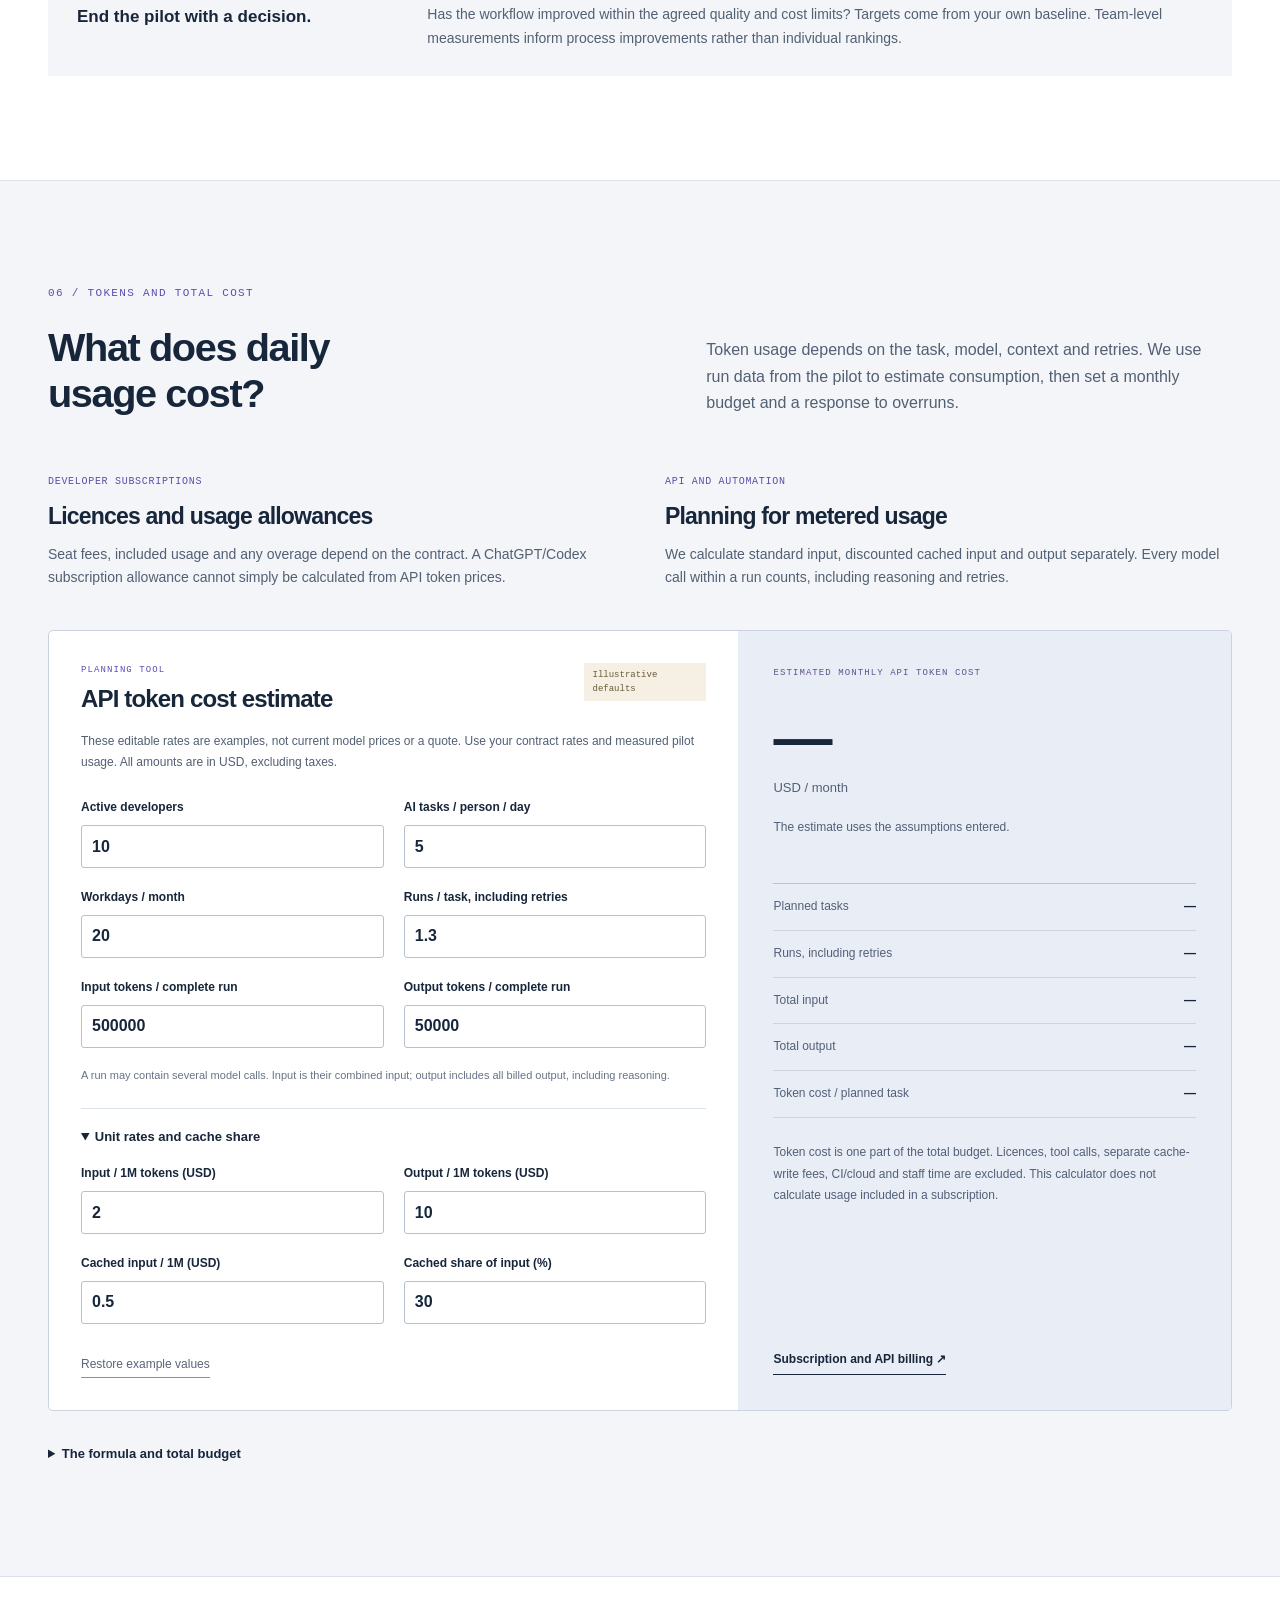
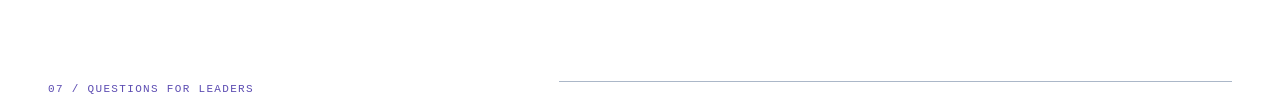
==== commit 6d9f6391: "Localize consulting site for Hungarian English and German markets" ====
--- a/site/index.html
+++ b/site/index.html
@@ -1,152 +1,45 @@
 <!doctype html>
-<html lang="hu">
-<head>
+<html lang="en"><head>
   <meta charset="utf-8">
   <meta name="viewport" content="width=device-width, initial-scale=1">
   <meta name="theme-color" content="#101d30">
-  <meta name="description" content="AI-natív fejlesztés a meglévő eszközeidhez és folyamataidhoz illesztve. Vállalati bevezetés, csapatok betanítása, mérés és költségtervezés Kasznár Andrással.">
-  <meta name="author" content="Kasznár András">
   <meta name="robots" content="index,follow,max-image-preview:large">
+  <title>András Kasznár — AI / KI | Magyar · English · Deutsch</title>
   <link rel="canonical" href="https://kasznare.github.io/AI-SDLC/">
   <link rel="sitemap" type="application/xml" href="./sitemap.xml">
-  <meta property="og:title" content="AI-natív fejlesztés vállalati csapatoknak | AI SDLC">
-  <meta property="og:description" content="Az AI bevezetése a meglévő fejlesztési környezetbe: integrációk, csapatok betanítása, mérés és költségtervezés Kasznár Andrással.">
+  <meta name="description" content="AI in software development with András Kasznár. Choose Magyar, English or Deutsch for integrations, team adoption and cost planning.">
+  <meta name="author" content="András Kasznár">
+  <meta name="twitter:card" content="summary_large_image">
+  <meta name="twitter:title" content="András Kasznár — AI / KI | Magyar · English · Deutsch">
+  <meta name="twitter:description" content="AI in software development with András Kasznár. Choose Magyar, English or Deutsch for integrations, team adoption and cost planning.">
+  <meta name="twitter:image" content="https://kasznare.github.io/AI-SDLC/en/social-preview.png">
+  <meta name="twitter:image:alt" content="AI in software development. Integrations, teams, measurable results. András Kasznár.">
+  <meta property="og:title" content="András Kasznár — AI / KI | Magyar · English · Deutsch">
+  <meta property="og:description" content="AI in software development with András Kasznár. Choose Magyar, English or Deutsch for integrations, team adoption and cost planning.">
   <meta property="og:type" content="website">
   <meta property="og:url" content="https://kasznare.github.io/AI-SDLC/">
-  <meta property="og:site_name" content="AI SDLC">
-  <meta property="og:locale" content="hu_HU">
-  <meta property="og:image" content="https://kasznare.github.io/AI-SDLC/social-preview.png?v=enterprise1">
+  <meta property="og:site_name" content="András Kasznár">
+  <meta property="og:locale" content="en_GB">
+  <meta property="og:image" content="https://kasznare.github.io/AI-SDLC/en/social-preview.png">
   <meta property="og:image:width" content="1200">
   <meta property="og:image:height" content="630">
-  <meta property="og:image:alt" content="AI SDLC — AI-natív fejlesztés vállalati csapatoknak. Integrációk, bevezetés, mérés. Kasznár András.">
-  <meta name="twitter:card" content="summary_large_image">
-  <meta name="twitter:title" content="AI-natív fejlesztés vállalati csapatoknak | AI SDLC">
-  <meta name="twitter:description" content="AI-bevezetés a csapat meglévő eszközeihez és folyamataihoz illesztve. Integrációk, csapatszintű tanulás, mérés és költségtervezés.">
-  <meta name="twitter:image" content="https://kasznare.github.io/AI-SDLC/social-preview.png?v=enterprise1">
-  <meta name="twitter:image:alt" content="AI-natív fejlesztés vállalati csapatoknak — AI SDLC, Kasznár András.">
-  <title>AI-natív fejlesztés vállalati csapatoknak | AI SDLC</title>
+  <meta property="og:image:alt" content="AI in software development. Integrations, teams, measurable results. András Kasznár.">
+  <link rel="alternate" hreflang="hu" href="https://kasznare.github.io/AI-SDLC/hu/">
+  <link rel="alternate" hreflang="en" href="https://kasznare.github.io/AI-SDLC/en/">
+  <link rel="alternate" hreflang="de" href="https://kasznare.github.io/AI-SDLC/de/">
+  <link rel="alternate" hreflang="x-default" href="https://kasznare.github.io/AI-SDLC/">
   <link rel="icon" type="image/svg+xml" href="./favicon.svg">
-  <link rel="stylesheet" href="./styles.css?v=6ad4c313fe62">
-  <script type="module" src="./app.js?v=5bbfbcd6a02a"></script>
-  <script type="application/ld+json">
-  {"@context":"https://schema.org","@graph":[
-    {"@type":"WebSite","@id":"https://kasznare.github.io/AI-SDLC/#website","url":"https://kasznare.github.io/AI-SDLC/","name":"AI SDLC","inLanguage":"hu-HU","publisher":{"@id":"https://kasznare.github.io/AI-SDLC/#andras"}},
-    {"@type":"WebPage","@id":"https://kasznare.github.io/AI-SDLC/#webpage","url":"https://kasznare.github.io/AI-SDLC/","name":"AI-natív fejlesztés vállalati csapatoknak | AI SDLC","description":"AI-natív fejlesztés a meglévő eszközeidhez és folyamataidhoz illesztve. Vállalati bevezetés, csapatok betanítása, mérés és költségtervezés Kasznár Andrással.","inLanguage":"hu-HU","isPartOf":{"@id":"https://kasznare.github.io/AI-SDLC/#website"},"author":{"@id":"https://kasznare.github.io/AI-SDLC/#andras"},"primaryImageOfPage":{"@type":"ImageObject","url":"https://kasznare.github.io/AI-SDLC/social-preview.png?v=enterprise1","width":1200,"height":630}},
-    {"@type":"Person","@id":"https://kasznare.github.io/AI-SDLC/#andras","url":"https://kasznare.github.io/AI-SDLC/#rolam","name":"Kasznár András","jobTitle":"Szoftverfejlesztő és vezető fejlesztő","description":"Az elmúlt 10 évben csapatok hatékony működését segítette szakmai sztenderdek, közösen használt eszközök, csomagok és AI-megoldások bevezetésével."}
-  ]}
-  </script>
-</head>
-<body>
-  <a class="skip-link" href="#tartalom">Ugrás a tartalomra</a>
-  <header class="site-header"><div class="container header-inner">
-    <a class="brand" href="#" aria-label="AI SDLC kezdőlap"><img src="./favicon.svg" width="32" height="32" alt=""><span>AI <strong>SDLC</strong></span></a>
-    <button class="menu-toggle" type="button" aria-expanded="false" aria-controls="main-nav" aria-label="Navigáció megnyitása"><span></span><span></span></button>
-    <nav id="main-nav" aria-label="Fő navigáció"><a href="#integraciok">Integrációk</a><a href="#folyamat">Bevezetés</a><a href="#meres">Mérés</a><a href="#koltsegek">Költségek</a><a class="nav-cta" href="#beszeljunk">Egyeztessünk <span aria-hidden="true">↗</span></a></nav>
-  </div></header>
-  <main id="tartalom">
-    <section class="hero" aria-labelledby="hero-title"><div class="container">
-      <div class="hero-grid"><div class="hero-copy">
-        <p class="eyebrow">AI-NATÍV FEJLESZTÉS / VÁLLALATI CSAPATOKNAK</p>
-        <h1 id="hero-title">Az AI helye a teljes<br>fejlesztési <em>folyamatban.</em></h1>
-        <p class="hero-lead">Az AI-t a csapatod meglévő eszközeihez, termékeihez és munkafolyamataihoz illesztjük. A feladatkezeléstől a fejlesztésen és tesztelésen át a kiadásig.</p>
-        <div class="hero-actions"><a class="button button-primary" href="https://calendly.com/andraskasznar/30min" target="_blank" rel="noopener noreferrer" data-booking="intro">Egyeztessünk a csapatodról <span aria-hidden="true">↗</span></a><a class="text-link" href="#folyamat">Így épül fel a bevezetés <span aria-hidden="true">↓</span></a></div>
-        <p class="hero-audience">CTO-knak, engineering leadeknek és fejlesztési vezetőknek.</p>
-      </div>
-      <figure class="delivery-map" aria-labelledby="map-caption">
-        <figcaption id="map-caption"><span class="diagram-label">EGY VÁLTOZTATÁS ÚTJA</span><span class="diagram-note">Tervezési minta</span></figcaption>
-        <ol class="delivery-path">
-          <li><span class="path-no">01</span><div><strong>Feladat és termékkontextus</strong><span>Feladatkezelő · üzleti szabályok · dokumentáció</span></div><span class="path-tag">ÉRTELMEZÉS</span></li>
-          <li><span class="path-no">02</span><div><strong>Fejlesztő + AI</strong><span>Meglévő repository · elkülönített munkakörnyezet</span></div><span class="path-tag">MÓDOSÍTÁS</span></li>
-          <li><span class="path-no">03</span><div><strong>Pull request és CI</strong><span>Review · tesztek · biztonsági ellenőrzések</span></div><span class="path-tag">ELLENŐRZÉS</span></li>
-          <li><span class="path-no">04</span><div><strong>Jóváhagyott kiadás</strong><span>Pipeline · futtatókörnyezet · visszaállítás</span></div><span class="path-tag">ÜZEMELTETÉS</span></li>
-        </ol>
-        <div class="map-feedback"><span aria-hidden="true">↳</span> Futási eredmény, hibák és költség vissza a csapathoz</div>
-        <div class="map-controls"><span>Hozzáférések</span><span>Felelősök</span><span>Költségkeret</span></div>
-      </figure></div>
-      <div class="hero-bottom"><span>MEGLÉVŐ TERMÉKEKBEN. NAPI MUNKÁBAN.</span><div><span>Eszközök</span><span>Folyamatok</span><span>Csapatok</span><span>Eredmények</span></div></div>
-    </div></section>
-
-    <section id="szemlelet" class="section proposition"><div class="container proposition-grid">
-      <div><p class="eyebrow">01 / A FELADAT</p><h2>Az egyéni használattól<br>a közös működésig.</h2></div>
-      <div><p class="lead">Egy fejlesztő már gyorsabban dolgozik az AI-val. A csapat szintjén közben lehet, hogy nő a review-terhelés, szétszóródik a tudás, és senki nem látja a tényleges költséget.</p><p>A bevezetés során a teljes munkafolyamatot kell rendbe tenni: honnan kap kontextust az AI, mit végezhet önállóan, ki veszi át a munkáját, és miből látjuk, hogy megérte.</p><div class="principle"><strong>Az eszköztár a szükséges mértékben bővüljön.</strong><p>A meglévő AI-előfizetésekre, fejlesztői eszközökre és belső rendszerekre építünk. Új terméket akkor választunk, ha egy konkrét hozzáférési, integrációs vagy üzemeltetési igény indokolja.</p></div></div>
-    </div></section>
-
-    <section id="integraciok" class="section section-tint"><div class="container"><span id="beallitasok" class="anchor-alias"></span>
-      <div class="section-heading"><div><p class="eyebrow">02 / RENDSZEREK ÉS INTEGRÁCIÓK</p><h2>A meglévő rendszerhez<br>illesztjük az AI-t.</h2></div><p>A munkamódszer különböző eszköztárakban is alkalmazható. Feladatkezelő, kódtár, tesztelés, kiadás és belső tudás: azt kapcsoljuk össze, amivel a csapat már dolgozik. A konkrét integrációkat ehhez tervezzük meg.</p></div>
-      <div class="integration-table">
-        <div class="integration-head"><span>Kapcsolódási pont</span><span>Mit kell megoldani?</span><span>Bevezetéskor tisztázandó</span></div>
-        <article class="integration-row"><div><h3>Backlog és terméktudás</h3><span>Például Jira, Azure Boards vagy saját rendszer</span></div><p>Feladatok, elfogadási feltételek és üzleti szabályok elérése; az eredmény visszakötése a feladathoz.</p><p>API vagy MCP; olvasási és írási jogok; érzékeny adatok; a források frissessége.</p></article>
-        <article class="integration-row"><div><h3>Kód és code review</h3><span>Például GitHub, GitLab vagy Azure Repos</span></div><p>Munka a meglévő termékben: kódszokások, függőségek, tesztek és pull requestek.</p><p>Repositorynkénti szabályok, branch protection, kijelölt reviewer és változtatási határok.</p></article>
-        <article class="integration-row"><div><h3>Build, teszt és kiadás</h3><span>Például Jenkins, GitHub Actions vagy Azure Pipelines</span></div><p>A módosítás a megszokott CI/CD folyamaton megy végig. A hibás build és a teszteredmény visszajut a fejlesztőhöz.</p><p>Kötelező ellenőrzések, izolált futtatás, artifactok és kiadás előtti jóváhagyás.</p></article>
-        <article class="integration-row"><div><h3>Cloud és futtatókörnyezet</h3><span>Publikus cloud · saját infrastruktúra · hibrid környezet</span></div><p>Fejlesztői és tesztkörnyezet, hálózati elérés, naplók és infrastruktúra-kód kezelése.</p><p>Környezetszétválasztás, gépi identitások, secretkezelés, erőforráskorlátok és rollback.</p></article>
-        <article class="integration-row"><div><h3>Vállalati hozzáférés</h3><span>Identitás · adatkezelés · adminisztráció</span></div><p>Szerepkörök, belépő és távozó kollégák, engedélyezett modellek és külső kapcsolatok kezelése.</p><p>SSO/SCIM igény, adatok továbbítása és megőrzése, naplózhatóság, csomagfüggő kontrollok.</p></article>
-      </div>
-      <div class="integration-note"><strong>A csatlakozás módját a rendszerhez választjuk.</strong><p>Ahol van kész integráció, azt használjuk. Máshol API, MCP, CLI vagy célzott automatizáció lehet a kapcsolat alapja. A pilotban kipróbáljuk, hogy a szükséges műveletek a megfelelő jogosultságokkal elvégezhetők-e.</p></div>
-    </div></section>
-
-    <section id="folyamat" class="section"><div class="container">
-      <div class="section-heading"><div><p class="eyebrow">03 / BEVEZETÉS</p><h2>Egy terméken bizonyítunk.<br>Utána terjesztjük ki.</h2></div><p>A pilot valódi backlogból dolgozik, kijelölt felelőssel és előre rögzített értékeléssel. Az ütemezést a hozzáférések, a termék állapota és a csapat kapacitása alapján állítjuk össze.</p></div>
-      <ol class="rollout-list">
-        <li><span class="stage-index">01</span><div><h3>Felmérés és kiinduló mérés</h3><p>Termékek, csapatok, folyamatok, hozzáférések és meglévő AI-használat áttekintése. Kiválasztjuk, hol érdemes kezdeni.</p></div><div class="stage-output"><span>ÁTADHATÓ EREDMÉNY</span><strong>Rendszertérkép, pilotfeladatok, mérési terv</strong><small>Döntés: adottak-e a pilot feltételei?</small></div></li>
-        <li><span class="stage-index">02</span><div><h3>Pilot a meglévő termékben</h3><p>Hibajavítás, tesztbővítés vagy körülhatárolt funkció. Együtt állítjuk be a projektkontextust, az integrációkat és az ellenőrzést.</p></div><div class="stage-output"><span>ÁTADHATÓ EREDMÉNY</span><strong>Átnézett változtatások és mért költség</strong><small>Döntés: folytatjuk, módosítjuk vagy leállítjuk?</small></div></li>
-        <li><span class="stage-index">03</span><div><h3>Bevezetés több csapatban</h3><p>Közös alapbeállítások, termékspecifikus szabályok, belső segítők és csapatonkénti betanulás. A platformért és az AI-használatért is van felelős.</p></div><div class="stage-output"><span>ÁTADHATÓ EREDMÉNY</span><strong>Bevezetési csomag, felelősségek, oktatási terv</strong><small>Döntés: melyik csapat áll készen a következő körre?</small></div></li>
-        <li><span class="stage-index">04</span><div><h3>Rendszeres felülvizsgálat</h3><p>Használat, minőség, átfutás és költség közös áttekintése. A modellek és az eszközök változását a saját feladatokon értékeljük.</p></div><div class="stage-output"><span>ÁTADHATÓ EREDMÉNY</span><strong>Havi értékelés és következő javítások</strong><small>Döntés: hol hoz értéket, és hol kell változtatni?</small></div></li>
-      </ol>
-      <div class="download-row"><p>A felméréshez összegyűjtendő kérdések és a pilot döntési pontjai egy dokumentumban.</p><a class="text-link" href="./bevezetesi-terv.md" download>Pilot tervezési sablon <span aria-hidden="true">↓</span></a></div>
-    </div></section>
-
-    <section id="csapatok" class="section adoption"><div class="container adoption-grid">
-      <div class="adoption-copy"><p class="eyebrow">04 / TANULÁS ÉS MEGSZOKÁS</p><h2>A tréning után<br>kezdődik a bevezetés.</h2><p class="lead">A napi munkában kell kialakulnia annak, mikor nyúlunk az AI-hoz, hogyan adjuk át a kontextust, és hogyan vesszük át az eredményt.</p><p>A csapat saját feladatain tanul. A vezető időt biztosít a gyakorlásra, a tapasztalt kollégák megosztják a működő megoldásokat, az elakadások pedig bekerülnek a következő közös alkalomba.</p><div class="learning-rhythm"><span>Közös feladat</span><span>Páros munka</span><span>Önálló használat</span><span>Heti esetmegbeszélés</span></div></div>
-      <div class="adoption-roles"><article><span>FEJLESZTŐK ÉS QA</span><h3>A saját kódon gyakorolnak.</h3><p>Feladatbontás, projektkontextus, tesztek, hibakeresés és review. Külön foglalkozunk a rossz eredmények felismerésével és javításával.</p></article><article><span>TECH LEADEK ÉS VEZETŐK</span><h3>Közös működést alakítanak ki.</h3><p>Mikor használjuk az AI-t? Mit várunk egy PR-től? Ki segít az elakadásnál? Mennyi review-kapacitás kell, és mit mérünk csapatszinten?</p></article><article><span>PLATFORM, OPERATIONS, SECURITY</span><h3>Üzemeltethető keretet adnak.</h3><p>Hozzáférések, integrációk, futtatókörnyezet, naplózás, költségkeretek és incidensek kezelése. A helyi szabályok bekerülnek a bevezetési csomagba.</p></article></div>
-    </div></section>
-
-    <section id="meres" class="section"><div class="container">
-      <div class="section-heading"><div><p class="eyebrow">05 / EREDMÉNY ÉS MINŐSÉG</p><h2>A több generált kód<br>még nem eredmény.</h2></div><p>A pilot előtt rögzítjük a kiinduló állapotot. Hasonló feladattípusokat hasonlítunk össze, és a review-ra, javításra, betanulásra fordított időt is beleszámítjuk.</p></div>
-      <div class="metrics-grid"><article><span class="metric-no">01 / ÁTFUTÁS</span><h3>Mikor kerül ki<br>a változtatás?</h3><p>A munka kezdetétől a kiadásig eltelt idő, review-várakozás és elakadás. Feladattípusonként mediánt és szóródást nézünk.</p></article><article><span class="metric-no">02 / MINŐSÉG</span><h3>Mennyi javítás<br>marad utána?</h3><p>Review-körök, újranyitott feladatok, kiadás utáni hibák és visszaállítások. A gyorsulást ezekkel együtt értékeljük.</p></article><article><span class="metric-no">03 / HASZNÁLAT</span><h3>Beépült-e<br>a napi munkába?</h3><p>Rendszeres használat feladattípusonként, elakadások és csapat-visszajelzés. Megnézzük azt is, miért marad el a használat.</p></article><article><span class="metric-no">04 / GAZDASÁGOSSÁG</span><h3>Mibe kerül egy<br>elfogadott változtatás?</h3><p>AI-fogyasztás, előfizetés, CI/cloud, fejlesztői és review-idő. A sikertelen próbák költsége is része a számításnak.</p></article></div>
-      <div class="measurement-rule"><strong>A pilot végén legyen döntés.</strong><p>Előre meghatározott minőségi és költségkorlát mellett javult-e a működés? A célértékeket a saját kiinduló adatokból állítjuk be. A csapatszintű mérésből fejlesztési döntés készül, személyes ranglista helyett.</p></div>
-    </div></section>
-
-    <section id="koltsegek" class="section section-tint"><div class="container">
-      <div class="section-heading"><div><p class="eyebrow">06 / TOKENEK ÉS TELJES KÖLTSÉG</p><h2>Mennyibe kerül<br>a napi használat?</h2></div><p>A tokenfogyasztást a feladat, a modell, a kontextus és az ismétlések együtt határozzák meg. A pilot során futási adatokból becslünk, majd havi keretet és túllépés esetén követendő eljárást állítunk be.</p></div>
-      <div class="billing-models"><article><span>FEJLESZTŐI ELŐFIZETÉS</span><h3>Licencek és használati keretek</h3><p>A felhasználói díj, a csomagban foglalt használat és az esetleges többletfogyasztás az adott szerződéstől függ. A ChatGPT/Codex előfizetés kerete nem számolható át egyszerűen API-tokenárakból.</p></article><article><span>API ÉS AUTOMATIZÁCIÓ</span><h3>Fogyasztásalapú tervezés</h3><p>Külön számoljuk a normál inputot, a kedvezményes cache-elt inputot és az outputot. A teljes futás összes modellhívása, a reasoning és az újrapróbálkozások is számítanak.</p></article></div>
-      <div class="calculator" aria-labelledby="calculator-title">
-        <div class="calculator-inputs"><div class="calculator-heading"><div><p class="eyebrow">TERVEZÉSI SEGÉDLET</p><h3 id="calculator-title">API-tokenköltség becslése</h3></div><span class="example-label">Szemléltető alapértékek</span></div>
-          <p class="calculator-intro" id="calculator-help">A díjak szerkeszthető példák, nem aktuális modellárak vagy árajánlatok. A saját szerződésed díjaival és a pilot fogyasztásával számolj. Minden összeg USD, adók nélkül.</p>
-          <form id="cost-form" aria-describedby="calculator-help"><fieldset id="cost-fields" disabled><legend class="sr-only">Havi API-használat és egységárak</legend>
-            <div class="field-grid"><label>Aktív fejlesztők<input name="developers" type="number" min="0" max="100000" step="1" value="10" required></label><label>AI-feladat / fő / nap<input name="tasks" type="number" min="0" max="1000" step="1" value="5" required></label><label>Munkanap / hónap<input name="days" type="number" min="1" max="31" step="1" value="20" required></label><label>Futás / feladat, ismétlésekkel<input name="runs" type="number" min="1" max="100" step="0.1" value="1.3" required></label><label>Input token / teljes futás<input name="input" type="number" min="0" max="1000000000" step="1" value="500000" required></label><label>Output token / teljes futás<input name="output" type="number" min="0" max="1000000000" step="1" value="50000" required></label></div>
-            <p class="field-note">Egy futás több modellhívásból állhat. Az input ezek összesített bemenete, az output az összes számlázott kimenet, a reasoninggel együtt.</p>
-            <details class="price-settings" open><summary>Egységárak és cache-arány</summary><div class="field-grid"><label>Input díja / 1 M token (USD)<input name="inputRate" type="number" min="0" max="1000000" step="0.01" value="2" required></label><label>Output díja / 1 M token (USD)<input name="outputRate" type="number" min="0" max="1000000" step="0.01" value="10" required></label><label>Cache-elt input díja / 1 M (USD)<input name="cachedRate" type="number" min="0" max="1000000" step="0.01" value="0.5" required></label><label>Cache-elt input aránya (%)<input name="cache" type="number" min="0" max="100" step="1" value="30" required></label></div></details>
-            <button class="reset-button" type="reset">Példaértékek visszaállítása</button>
-          </fieldset></form>
-          <noscript><p class="notice">Az interaktív becslőhöz JavaScript szükséges. A számítás képlete és a költségtételek alább olvashatók.</p></noscript>
-        </div>
-        <div class="calculator-result"><p class="eyebrow">BECSÜLT HAVI API-TOKENKÖLTSÉG</p><div class="estimate" aria-live="polite" aria-atomic="true"><strong id="monthly-cost">—</strong><span>USD / hó</span><p id="cost-status">A becslés a megadott feltételekkel számol.</p></div><dl class="cost-breakdown"><div><dt>Tervezett feladat</dt><dd id="monthly-tasks">—</dd></div><div><dt>Futás, ismétlésekkel</dt><dd id="monthly-runs">—</dd></div><div><dt>Input összesen</dt><dd id="monthly-input">—</dd></div><div><dt>Output összesen</dt><dd id="monthly-output">—</dd></div><div><dt>Tokenköltség / tervezett feladat</dt><dd id="task-cost">—</dd></div></dl><p class="result-note">Ez a tokenköltség egy komponense a teljes keretnek. A licencek, eszközhívások, külön cache-írási díjak, CI/cloud és a munkaidő nincsenek benne. A becslő nem számítja ki az előfizetésben foglalt használatot.</p><a class="text-link" href="https://learn.chatgpt.com/docs/pricing" target="_blank" rel="noopener noreferrer">Előfizetés és API elszámolása ↗</a></div>
-      </div>
-      <details class="cost-method"><summary>A számítás képlete és a teljes költségkeret</summary><div><p><strong>Havi futások</strong> = fejlesztők × napi feladatok × munkanapok × futás/feladat.</p><p><strong>Tokenköltség</strong> = havi futások × [input × ((1 − cache-arány) × inputdíj + cache-arány × cachedíj) + output × outputdíj] / 1 000 000.</p><p>A cache-arány a képletben 0 és 1 közötti szám. A fogyasztási átlagok a teljes futásra vonatkoznak; több modell esetén modellenként kell számolni, majd összeadni.</p><p><strong>A teljes kerethez még felvesszük:</strong> felhasználói licencek és többlethasználat; eszköz- és infrastruktúradíjak; integráció és üzemeltetés; oktatás, gyakorlás és review munkaideje. A havi riasztási szintet és a tényleges leállítási korlátot külön ellenőrizzük.</p><p><a href="https://developers.openai.com/api/docs/guides/agents-api/observability#what-contributes-to-cost" target="_blank" rel="noopener noreferrer">Mi számít bele egy agent futásának költségébe? ↗</a></p></div></details>
-    </div></section>
-
-    <section id="kerdesek" class="section"><div class="container faq-layout"><div><p class="eyebrow">07 / VEZETŐI KÉRDÉSEK</p><h2>A bevezetés előtt<br>tisztázandó.</h2></div><div class="faq-list">
-      <details><summary>Eszközöket kell váltanunk a bevezetéshez?</summary><p>A meglévő eszköztárból indulunk ki, akár több szolgáltató és saját fejlesztésű rendszer együtt adja a környezetet. A munkamódszert és az integrációkat ehhez igazítjuk. A felmérésben derül ki, mely kapcsolatok adottak, és hol szükséges további kialakítás.</p></details>
-      <details><summary>Meglévő, régi termékben is el lehet indulni?</summary><p>Igen, ha kijelölünk egy érthető, ellenőrizhető feladatot. Feltérképezzük a függőségeket és az üzleti szabályokat, szükség esetén előbb a jelenlegi működést rögzítő teszteket készítünk. A pilot határát a termék állapotához és a kiadási folyamathoz igazítjuk.</p></details>
-      <details><summary>Elég ehhez egy ChatGPT-előfizetés?</summary><p>Egyéni próbához jó kiindulópont. Vállalati bevezetésnél a központi hozzáférések, adatkezelés, adminisztráció és elszámolás alapján választunk csomagot. A CI-ből futó automatizáció API-használata külön tétel lehet. A szükséges integrációkat a meglévő eszközök és a vállalati előírások határozzák meg.</p></details>
-      <details><summary>Önállóan kiadhat az AI éles rendszerre?</summary><p>A bevezetés részeként műveletenként rögzítjük az önállóság határát. Kiindulásként az AI elkülönített környezetben dolgozik, a módosítás PR-ba kerül, a kiadás pedig a kijelölt felelős és a pipeline ellenőrzései után történik. A jóváhagyási szabályt technikailag is érvényesíteni kell.</p></details>
-      <details><summary>Hogyan működik ez nagy, többtermékes csapatban?</summary><p>Közös alapelvekkel és termékenkénti kiegészítésekkel. Kell felelős a platformért, a repository szabályaiért és a csapatok támogatásáért. A bevezetés hullámokban történik; a hozzáférés, az oktatás és a mérés minden új csapatnál a folyamat része.</p></details>
-      <details><summary>Mi lesz azokkal, akik nem szoknak rá?</summary><p>Megnézzük az okát: hiányzik a hozzáférés, rossz a feladatválasztás, nincs idő gyakorolni, vagy nem megbízható az eredmény? Saját feladatokon végzett páros munka és rövid utánkövetés segít. A használat értelmét az adott munkában kell megmutatni.</p></details>
-      <details><summary>Prompt engineeringet fogunk tanulni?</summary><p>A prompttrükköknek túl nagy szerepet tulajdonítanak. A munkában a világos feladat, az elérhető projektkontextus, a használható eszközök és az ellenőrzés számít. Ezeket gyakoroljuk a csapat kódján, és a működő megállapodásokat projektutasításokban rögzítjük.</p></details>
-      <details><summary>Honnan derül ki, hogy megtérül-e?</summary><p>A pilot során a teljes ráfordítást és a minőséget is mérjük. A gyorsabb kódírás csak akkor hasznos, ha a review-val, javítással és üzemeltetéssel együtt javít a folyamaton. A folytatásról ezekből az adatokból, előre kijelölt döntési ponton határozunk.</p></details>
-    </div></div></section>
-
-    <section id="beszeljunk" class="section contact-section"><div class="container">
-      <div class="section-heading"><div><p class="eyebrow">08 / DOLGOZZUNK EGYÜTT</p><h2>A saját csapatodból<br>és termékedből induljunk ki.</h2></div><p>Az első beszélgetésen a jelenlegi működést, a célokat és az elakadásokat tisztázzuk. Ebből lehet kijelölni egy értelmes felmérést vagy pilotot.</p></div>
-      <div id="rolam" class="about-strip"><span class="about-initials" aria-hidden="true">KA</span><div><h3>Kasznár András</h3><p>Szoftverfejlesztőként és vezető fejlesztőként az elmúlt <strong>10 évben</strong> csapatoknak segítettem hatékonyabban dolgozni. Szakmai sztenderdekkel, közösen használt eszközökkel és csomagokkal, most pedig az AI-megoldások bevezetésével. A technikai változást a csapat napi működésével együtt kezelem.</p></div></div>
-      <div class="offer-grid">
-        <article class="offer-card offer-intro"><span class="offer-duration">30 PERC / INTRO</span><h3>Vezetői egyeztetés</h3><p>A csapat, a termékek és a jelenlegi AI-használat áttekintése. Kiderül, hol érdemes elkezdeni a közös munkát.</p><ul><li>Célok és jelenlegi elakadások</li><li>Környezet és érintett csapatok</li><li>Lehetséges következő lépés</li></ul><a class="button button-primary" href="https://calendly.com/andraskasznar/30min" target="_blank" rel="noopener noreferrer" data-booking="intro">Intro foglalása <span aria-hidden="true">↗</span></a></article>
-        <article class="offer-card"><span class="offer-duration">1 ÓRA / ELEMZÉS</span><h3>Fejlesztési működés elemzése</h3><p>Egy termék vagy csapat folyamatának célzott áttekintése, az integrációktól a minőség és költség méréséig.</p><ul><li>A jelenlegi folyamat fő akadályai</li><li>Technikai és szervezeti feltételek</li><li>Javaslat a felmérés vagy pilot fókuszára</li></ul><a class="button button-outline" href="https://calendly.com/andraskasznar/elemzes" target="_blank" rel="noopener noreferrer" data-booking="analysis">Elemzés foglalása <span aria-hidden="true">↗</span></a></article>
-        <article class="offer-card"><span class="offer-duration">2 ÓRA / GYAKORLATI TRÉNING</span><h3>Közös munka a saját kódon</h3><p>A csapat egy kijelölt feladatán gyakoroljuk a feladatátadást, a kontextus használatát és az ellenőrzést.</p><ul><li>Előre egyeztetett feladat és hozzáférések</li><li>AI-val végzett munka és review</li><li>A következő gyakorlás feladatai</li></ul><a class="button button-outline" href="https://calendly.com/andraskasznar/gyakorlati-ai-nativ-fejlesztesi-trening" target="_blank" rel="noopener noreferrer" data-booking="training">Tréning foglalása <span aria-hidden="true">↗</span></a></article>
-      </div><p class="offers-note">Ezek belépő alkalmak. A több csapatot érintő felmérés, integráció és bevezetés terjedelmét külön egyeztetjük. Az időpontfoglalás a Calendly oldalán, új lapon nyílik meg.</p>
-    </div></section>
-    <section class="sources container" aria-labelledby="sources-title"><div><h2 id="sources-title">Műszaki források és példák</h2><p>A kapcsolódás és az elszámolás részleteit a választott rendszer dokumentációjával ellenőrizzük. Az alábbiak néhány konkrét megoldás forrásai.</p></div><div class="source-links"><a href="https://learn.microsoft.com/en-us/azure/devops/mcp-server/mcp-server-overview?view=azure-devops" target="_blank" rel="noopener noreferrer">Integrációs példa: Azure DevOps MCP ↗</a><a href="https://learn.chatgpt.com/docs/enterprise/work-admin-faq#core-administrative-controls" target="_blank" rel="noopener noreferrer">Adminisztrációs példa: ChatGPT ↗</a><a href="https://learn.chatgpt.com/docs/pricing" target="_blank" rel="noopener noreferrer">Elszámolási példa: Codex ↗</a></div></section>
-  </main>
-  <footer class="site-footer"><div class="container footer-inner"><a class="brand" href="#" aria-label="AI SDLC kezdőlap"><img src="./favicon.svg" width="26" height="26" alt=""><span>AI <strong>SDLC</strong></span></a><a href="#rolam">Kasznár András</a><a href="https://github.com/kasznare/AI-SDLC" target="_blank" rel="noopener noreferrer">Forráskód a GitHubon ↗</a></div></footer>
-</body>
-</html>
+  <link rel="stylesheet" href="./styles.css?v=64e8ab5ecc03">
+  <script type="module" src="./language.js?v=66852111e73c"></script>
+  <script type="application/ld+json">{"@context": "https://schema.org", "@graph": [{"@type": "WebSite", "@id": "https://kasznare.github.io/AI-SDLC/#website", "url": "https://kasznare.github.io/AI-SDLC/", "name": "András Kasznár", "inLanguage": ["hu", "en", "de"]}, {"@type": "WebPage", "@id": "https://kasznare.github.io/AI-SDLC/#webpage", "url": "https://kasznare.github.io/AI-SDLC/", "name": "András Kasznár — AI / KI | Magyar · English · Deutsch", "description": "AI in software development with András Kasznár. Choose Magyar, English or Deutsch for integrations, team adoption and cost planning.", "inLanguage": "en", "isPartOf": {"@id": "https://kasznare.github.io/AI-SDLC/#website"}, "author": {"@id": "https://kasznare.github.io/AI-SDLC/#andras"}}, {"@type": "Person", "@id": "https://kasznare.github.io/AI-SDLC/#andras", "name": "András Kasznár", "jobTitle": "Software developer and lead developer", "url": "https://kasznare.github.io/AI-SDLC/en/#rolam"}]}</script>
+</head><body data-language-entry>
+<main class="locale-entry container">
+  <a class="entry-name" href="./hu/" lang="hu" data-language="hu"><img src="./favicon.svg" width="38" height="38" alt=""> Kasznár András</a>
+  <p class="eyebrow">AI / SOFTWARE DEVELOPMENT</p>
+  <h1>Magyar. English. Deutsch.</h1>
+  <p class="entry-lead">Válassz nyelvet. Choose your language. Wählen Sie Ihre Sprache.</p>
+  <nav class="locale-cards" aria-label="Choose a language"><a class="locale-card" href="./hu/" lang="hu" hreflang="hu" data-language="hu"><span>HU</span><h2>Magyar</h2><p>AI a fejlesztésben</p><b aria-hidden="true">↗</b></a><a class="locale-card" href="./en/" lang="en" hreflang="en" data-language="en"><span>EN</span><h2>English</h2><p>AI in software development</p><b aria-hidden="true">↗</b></a><a class="locale-card" href="./de/" lang="de" hreflang="de" data-language="de"><span>DE</span><h2>Deutsch</h2><p>KI in der Softwareentwicklung</p><b aria-hidden="true">↗</b></a></nav>
+  <div class="entry-status" role="status"><p lang="hu">Az oldal automatikusan is választ nyelvet az országod alapján.</p><p>We also select a language automatically based on your country.</p><p lang="de">Die Seite wählt die Sprache auch automatisch anhand Ihres Landes.</p></div>
+  <noscript><p>Please use one of the language links above.</p></noscript>
+  <div class="entry-privacy"><p lang="hu">A kezdőoldal az ország szerinti nyelvválasztáshoz a <a href="https://country.is/" rel="noreferrer">country.is</a> szolgáltatását hívja meg, amely így megkapja a látogató IP-címét. A kézi nyelvválasztást a böngésző tárolja. A nyelvi oldalakon nincs országfelismerési kérés.</p><p lang="en">The entry page calls <a href="https://country.is/" rel="noreferrer">country.is</a> to choose a language by country, sharing the visitor’s IP address with that service. Your manual language choice is stored in your browser. Language pages make no country lookup request.</p><p lang="de">Die Einstiegsseite ruft <a href="https://country.is/" rel="noreferrer">country.is</a> zur Sprachwahl nach Land auf. Dabei erhält der Dienst die IP-Adresse des Besuchers. Ihre manuelle Sprachwahl wird im Browser gespeichert. Auf den Sprachseiten erfolgt keine Länderabfrage.</p></div>
+</main></body></html>
--- a/site/styles.css
+++ b/site/styles.css
@@ -16,3 +16,11 @@
 @media(max-width:380px){.hero h1{font-size:39px}.hero .eyebrow{font-size:8px}.hero-actions .button{font-size:13px;padding-inline:16px}.metrics-grid{grid-template-columns:1fr}.metrics-grid h3 br{display:none}.field-grid{grid-template-columns:1fr}.calculator-heading h3{font-size:23px}.map-controls{gap:12px;font-size:8px}.hero-bottom>div{gap:19px}.about-strip{flex-direction:column}}
 @media(prefers-reduced-motion:reduce){html{scroll-behavior:auto}*{transition:none!important}}
 @media print{.site-header,.hero-actions,.hero-bottom,.skip-link,.menu-toggle,.reset-button,.offer-card .button{display:none!important}html{scroll-padding-top:0}.container{width:100%;max-width:none}.section{padding:25px 0}.hero{padding:25px 0;background:white;color:#17263a}.hero h1 em,.hero .eyebrow,.hero-lead,.hero-audience{color:#17263a}.hero-grid{grid-template-columns:1fr 1fr;gap:25px;padding-bottom:20px}.hero h1{font-size:32px}.delivery-map{box-shadow:none}.section-heading{gap:25px}.adoption{background:#f3f5f8;color:#17263a}.adoption p,.adoption .lead,.adoption .eyebrow,.adoption-roles article>span{color:#17263a}.faq-list details>p,.cost-method>div{display:block!important}.faq-list summary:after{display:none}.offer-grid{grid-template-columns:repeat(3,1fr)}.offer-card{display:flex;padding:15px;break-inside:avoid}.offer-card h3{font-size:22px}.rollout-list li,.integration-row,.about-strip,.metrics-grid article{break-inside:avoid}.calculator-inputs{padding:18px}.calculator-result{padding:18px}.sources{padding-block:25px}.site-footer{margin-top:25px}}
+
+/* Shared branding and language navigation. Explicit language links work without JS. */
+.brand-text{display:flex;flex-direction:column;gap:4px;line-height:1.1;letter-spacing:-.02em}.brand-text strong{font-size:18px}.brand-text small{font-size:11px;font-weight:450;letter-spacing:0;color:var(--muted)}.header-inner>#main-nav{margin-left:auto}.header-inner{gap:22px}.language-switch,.js .language-switch{display:flex;flex:none;flex-direction:row;align-items:center;gap:3px;width:auto;position:static;padding:0;border:0;font-size:11px;line-height:1;background:none}.language-switch a{display:grid;place-items:center;min-width:32px;min-height:40px;padding:6px;border-radius:3px}.language-switch a[aria-current=page]{background:#eae6ff;color:#4b3ca9}.language-switch a:hover{background:var(--tint)}.language-notice{font-size:11px;color:var(--muted);padding-bottom:28px;max-width:1240px}.language-notice a,.entry-privacy a{text-decoration:underline;text-underline-offset:3px}.integration-row>*,.metrics-grid>*,.offer-card{min-width:0}html[lang=de] h2,html[lang=de] h3{hyphens:auto}html[lang=de] .hero h1{font-size:clamp(42px,4.2vw,61px)}
+.locale-entry{padding-block:64px;max-width:1100px}.entry-name{display:flex;align-items:center;gap:13px;font-size:22px;font-weight:650;letter-spacing:-.03em;margin-bottom:90px}.locale-entry>.eyebrow{margin-bottom:20px}.locale-entry h1{font-size:clamp(37px,5vw,62px)}.entry-lead{color:var(--muted);margin-top:22px}.locale-cards{display:grid;grid-template-columns:repeat(3,1fr);gap:20px;padding:0;margin-top:45px}.locale-card{position:relative;background:var(--navy);color:white;padding:28px;min-height:215px;border-radius:5px}.locale-card>span{font:12px var(--mono);color:var(--accent)}.locale-card h2{font-size:32px;margin:28px 0 10px}.locale-card p{font-size:13px;color:#bdc9d8}.locale-card>b{position:absolute;right:25px;top:22px;font-size:23px;font-weight:400;color:var(--accent)}.locale-cards .locale-card:hover{background:#243752;color:white}.entry-status{font-size:12px;color:var(--muted);margin-top:28px;display:flex;flex-direction:column;gap:3px}.entry-privacy{border-top:1px solid var(--line);margin-top:60px;padding-top:22px;font-size:11px;color:var(--muted);display:grid;grid-template-columns:repeat(3,1fr);gap:24px}
+@media(max-width:1100px){.js .header-inner>#main-nav{display:none;position:absolute;top:78px;left:0;width:100%;flex-direction:column;align-items:stretch;gap:0;background:white;padding:12px 32px 20px;border-bottom:1px solid var(--line);font-size:15px}.js .header-inner>#main-nav.is-open{display:flex}.header-inner>#main-nav>a{padding:12px 17px}.js .menu-toggle{display:block;order:3;flex:none}.header-inner>.brand{order:0}.header-inner>.language-switch{order:2;margin-left:auto}.header-inner>#main-nav{order:4}.header-inner{gap:16px}body:not(.enhanced) .header-inner{height:auto;flex-wrap:wrap;padding-block:15px}body:not(.enhanced) #main-nav{width:100%;justify-content:space-between}.locale-card{padding:23px}}
+@media(max-width:720px){.js .header-inner>#main-nav{top:70px;padding-inline:20px}.header-inner{flex-wrap:nowrap;gap:8px}.brand-text strong{font-size:15px}.brand-text small{font-size:9px;max-width:145px;white-space:normal;line-height:1.25}.brand{gap:7px}.brand img{width:26px;height:26px}.language-switch a{min-width:29px;min-height:40px;font-size:10px}.language-switch,.js .language-switch{gap:0}.menu-toggle{width:36px;padding:8px}.language-notice{font-size:10px;padding-bottom:24px}.locale-entry{padding-top:32px}.entry-name{margin-bottom:58px}.locale-cards{grid-template-columns:1fr;gap:14px;margin-top:32px}.locale-card{min-height:150px;padding:23px}.locale-card h2{margin:15px 0 8px}.entry-privacy{grid-template-columns:1fr;gap:15px;margin-top:35px}.entry-lead{font-size:14px}html[lang=de] .hero h1{font-size:44px}.map-controls{flex-wrap:wrap}.download-row a{flex-shrink:1}}
+@media(max-width:380px){.header-inner>.brand img{display:none}.brand-text small{max-width:127px}.brand-text strong{font-size:14px}html[lang=de] .hero h1{font-size:38px}}
+@media print{.language-notice,.language-switch{display:none!important}}
